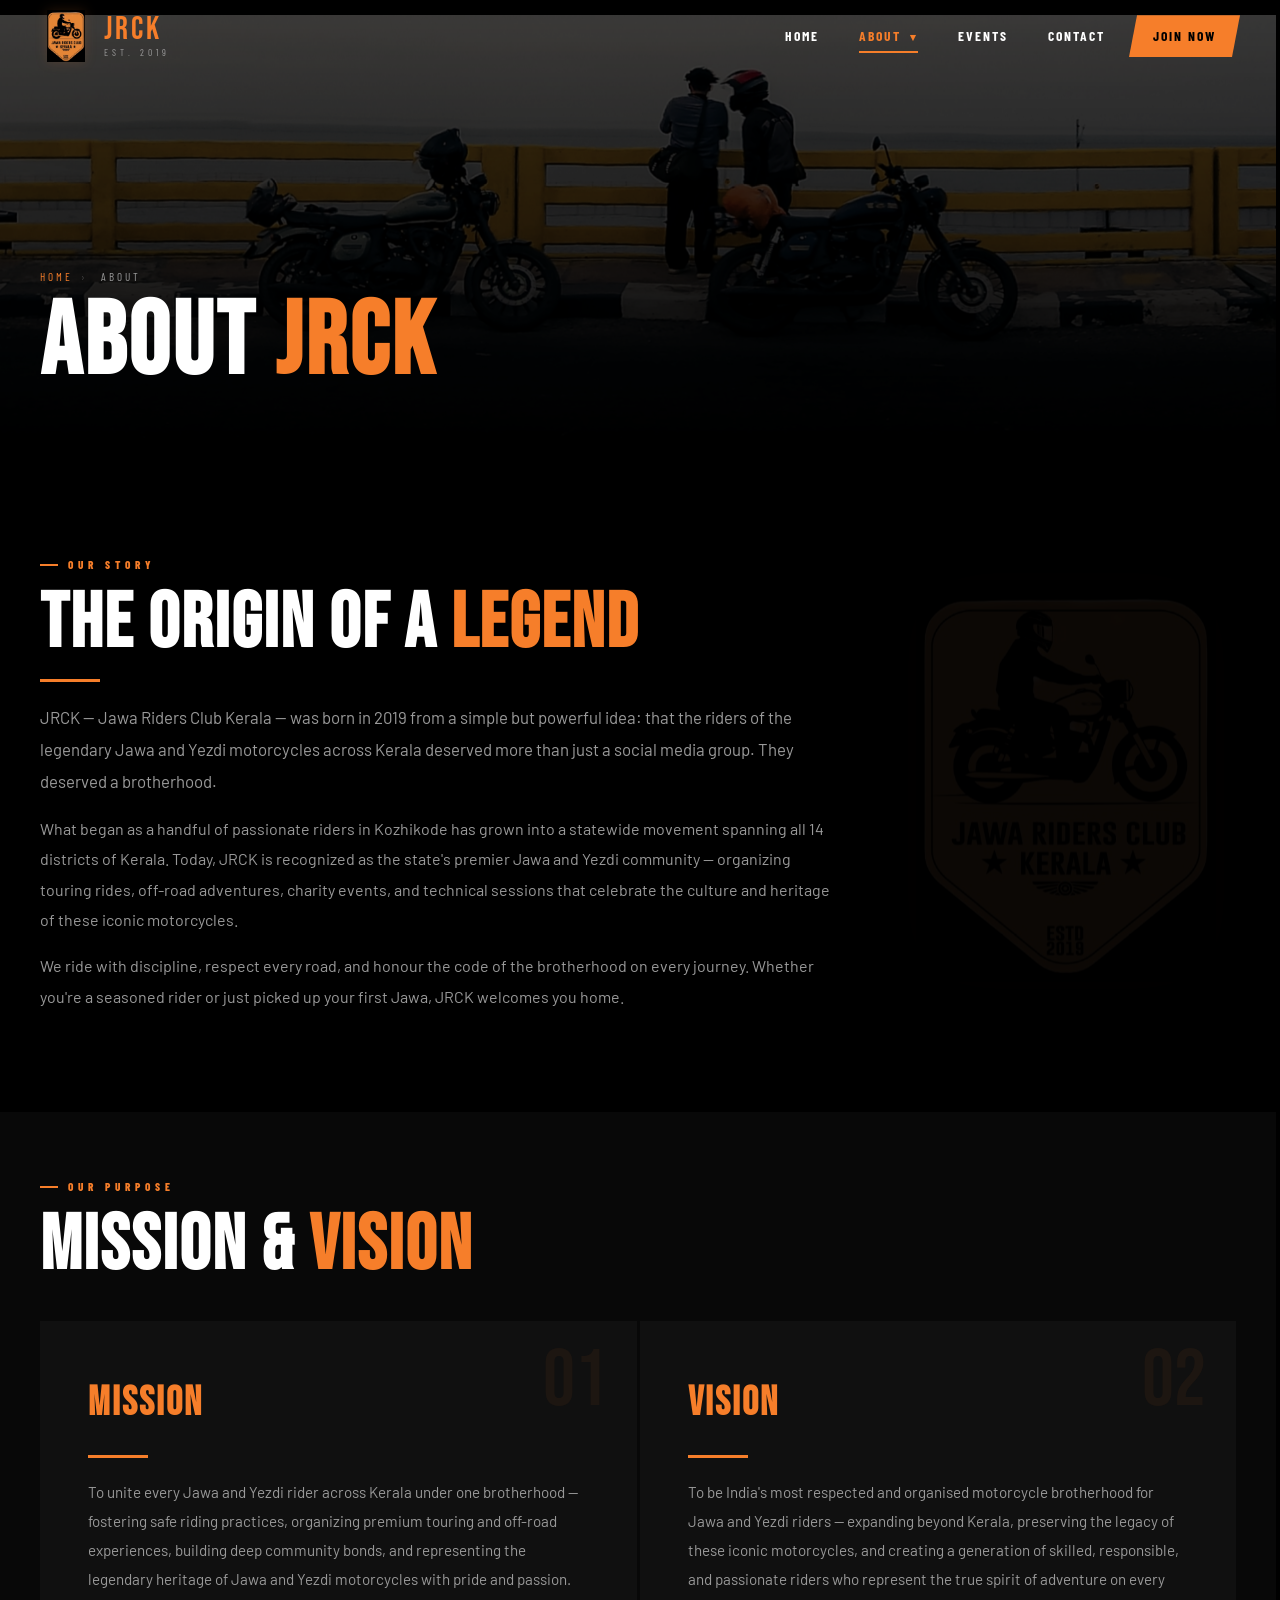
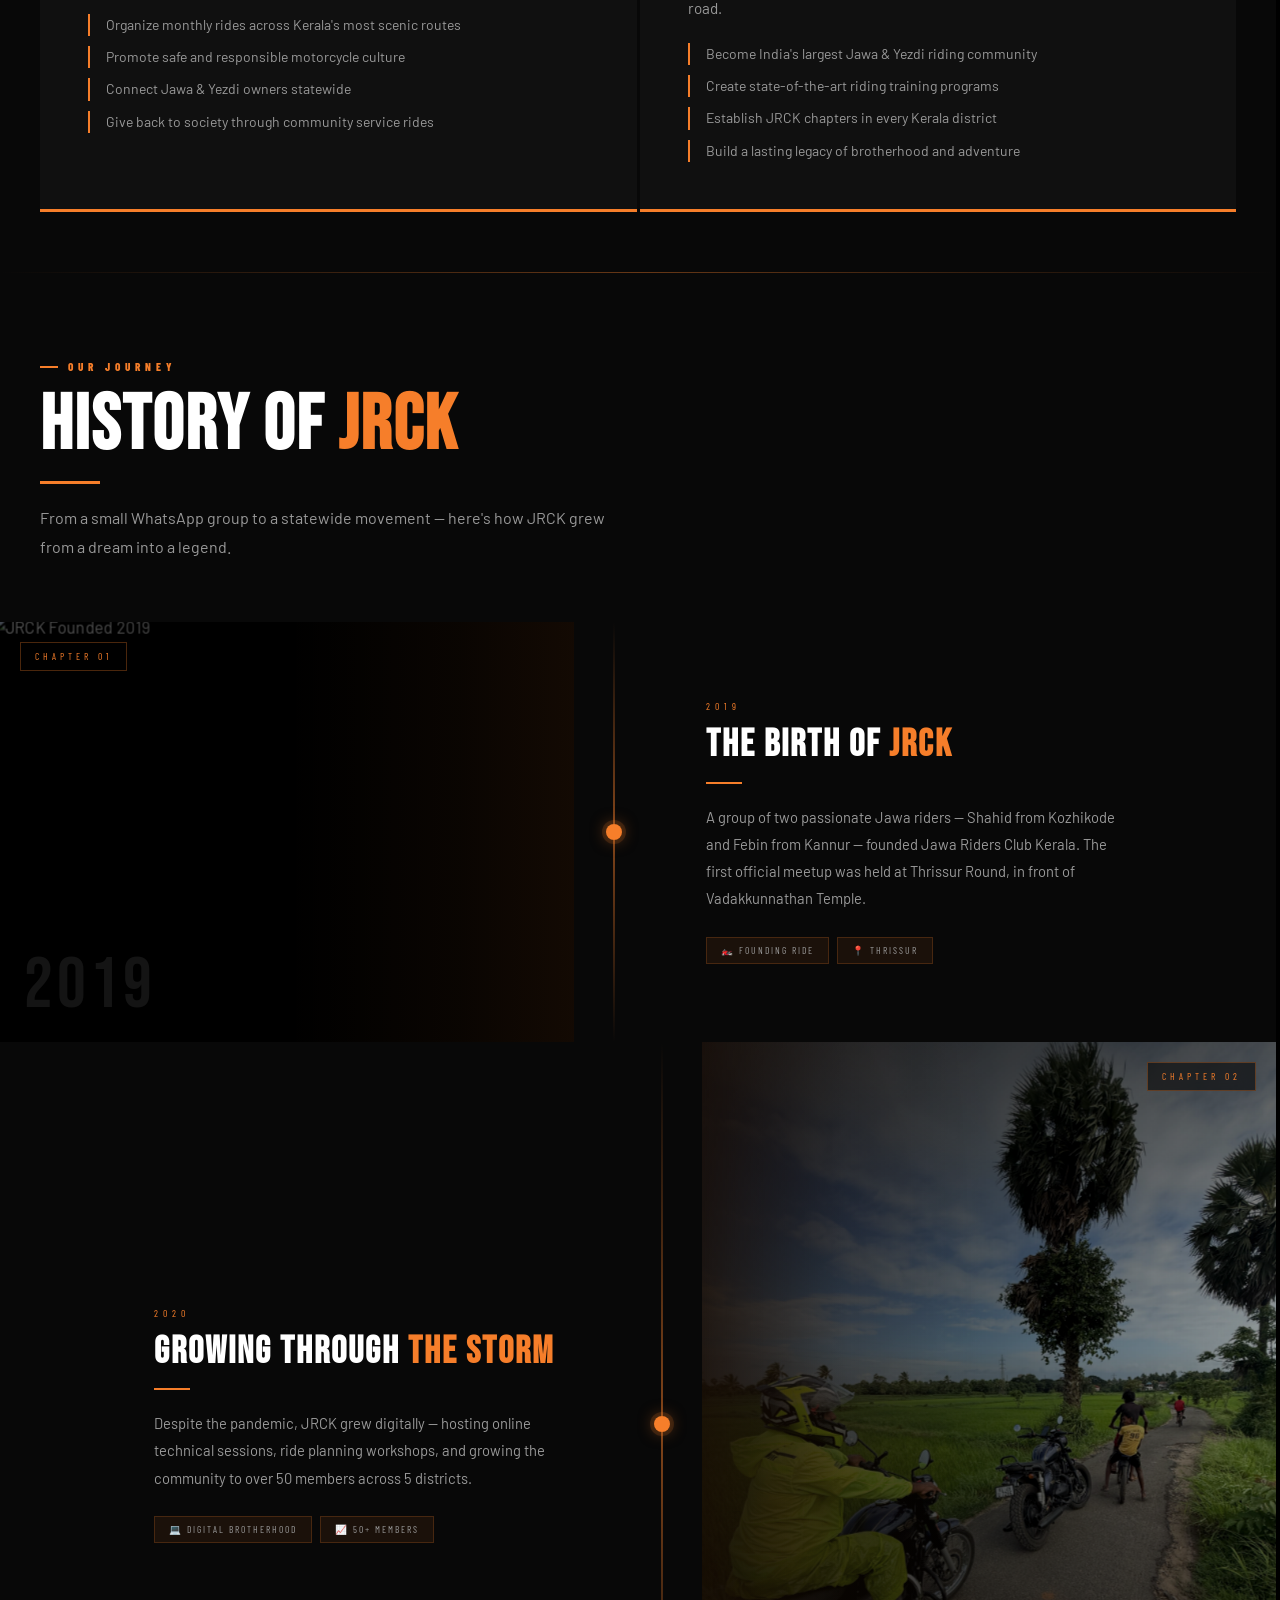
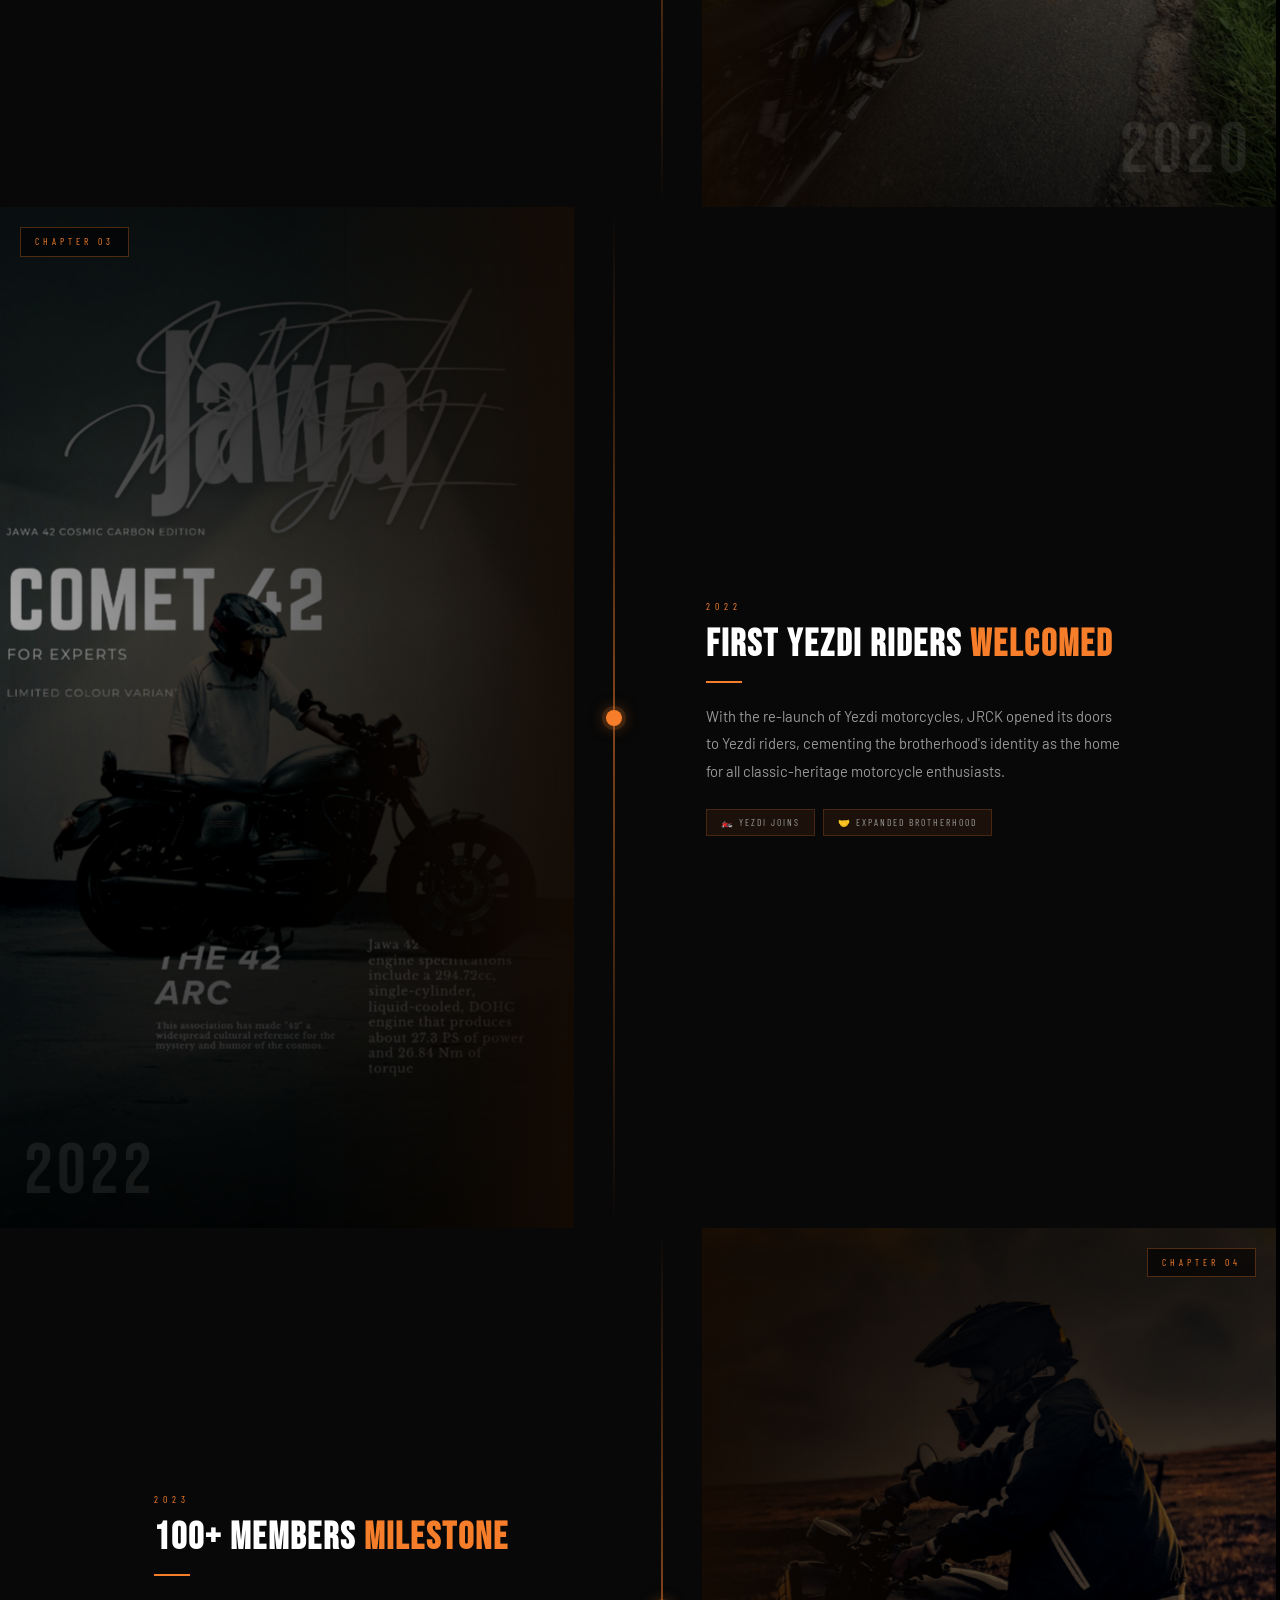
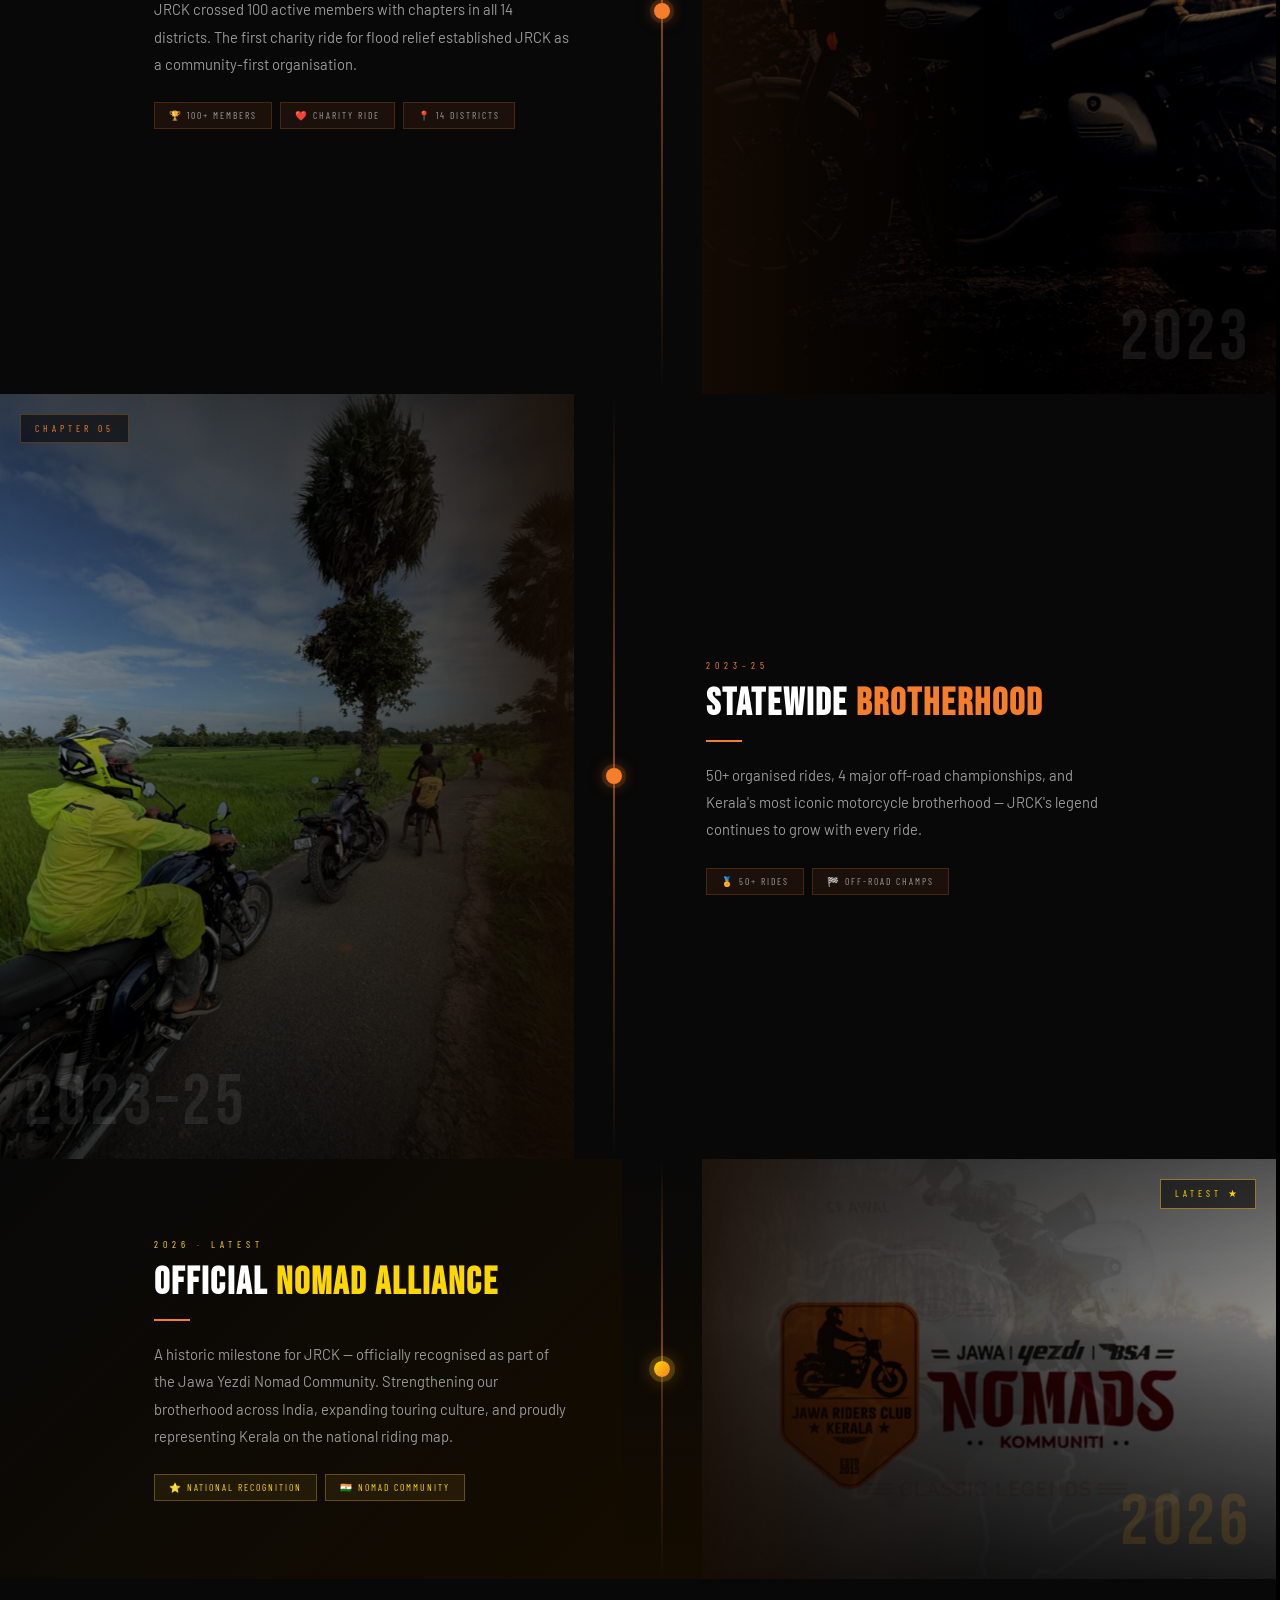
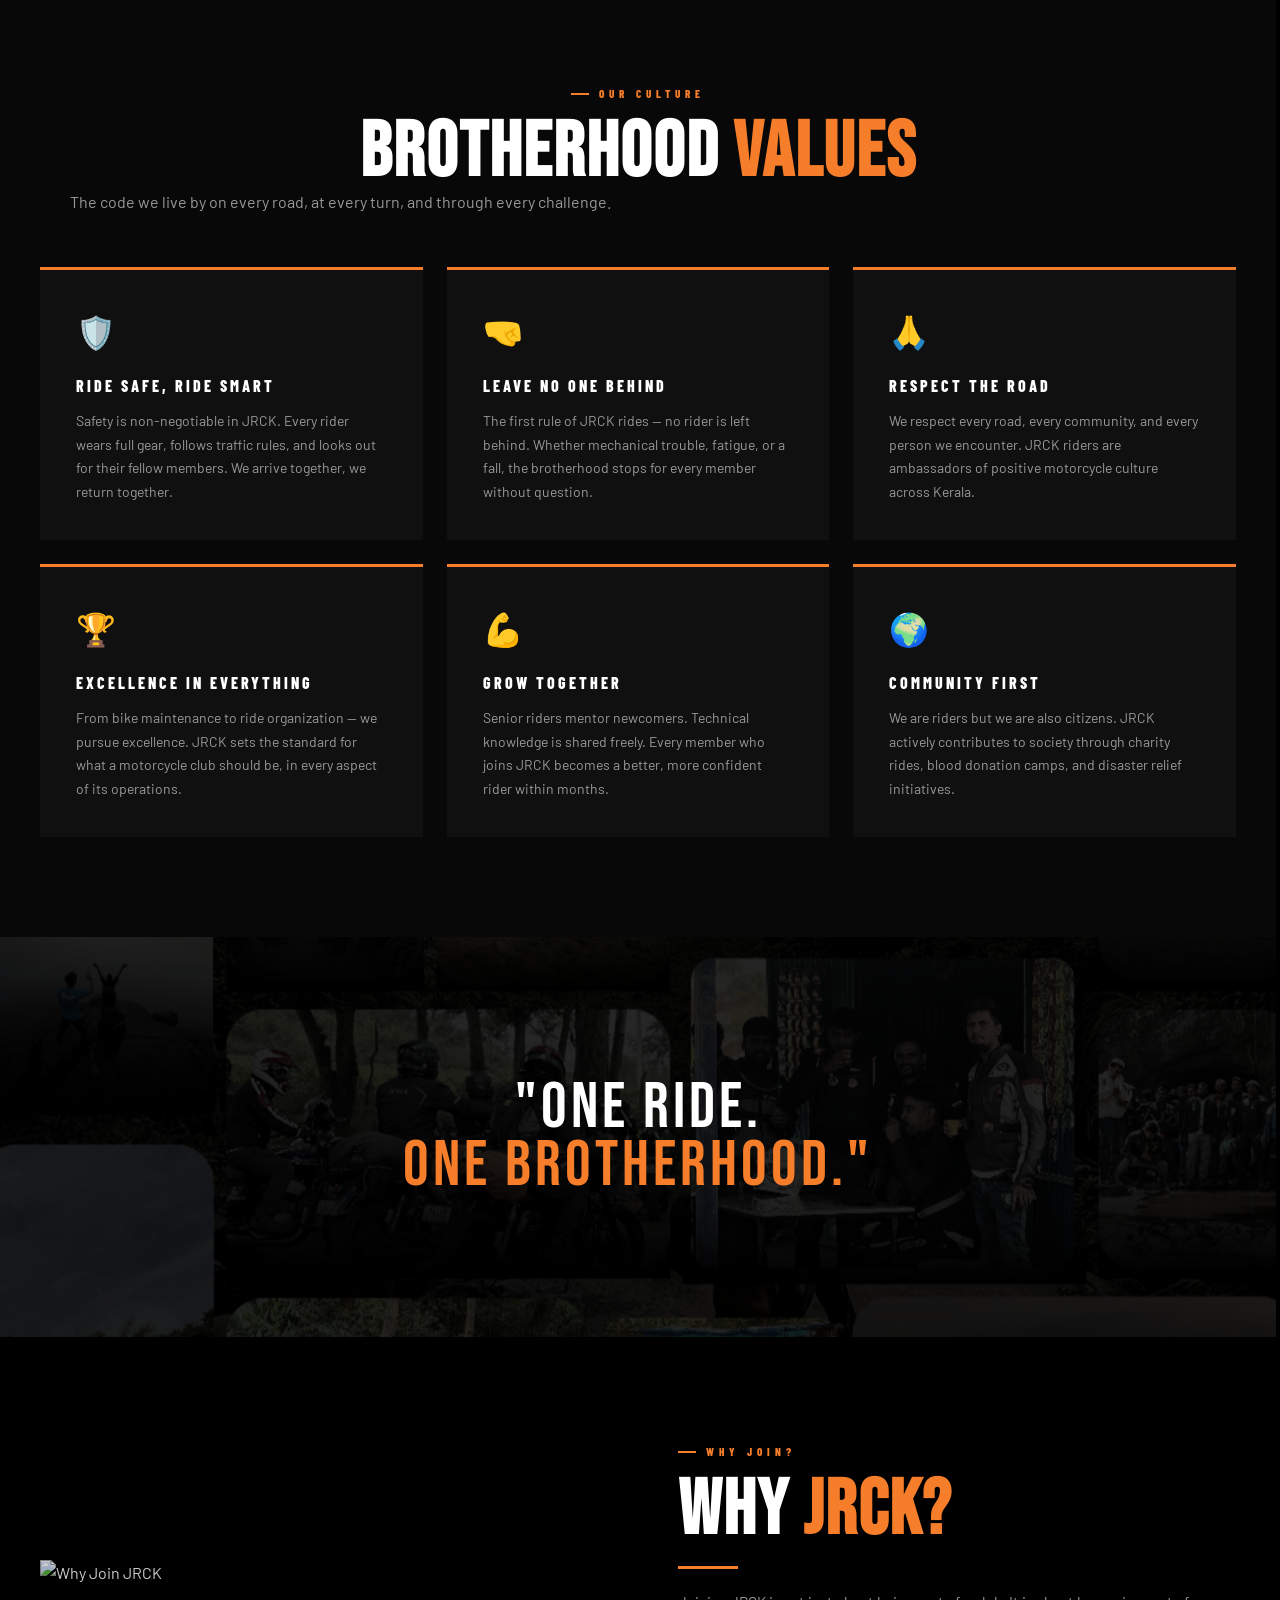
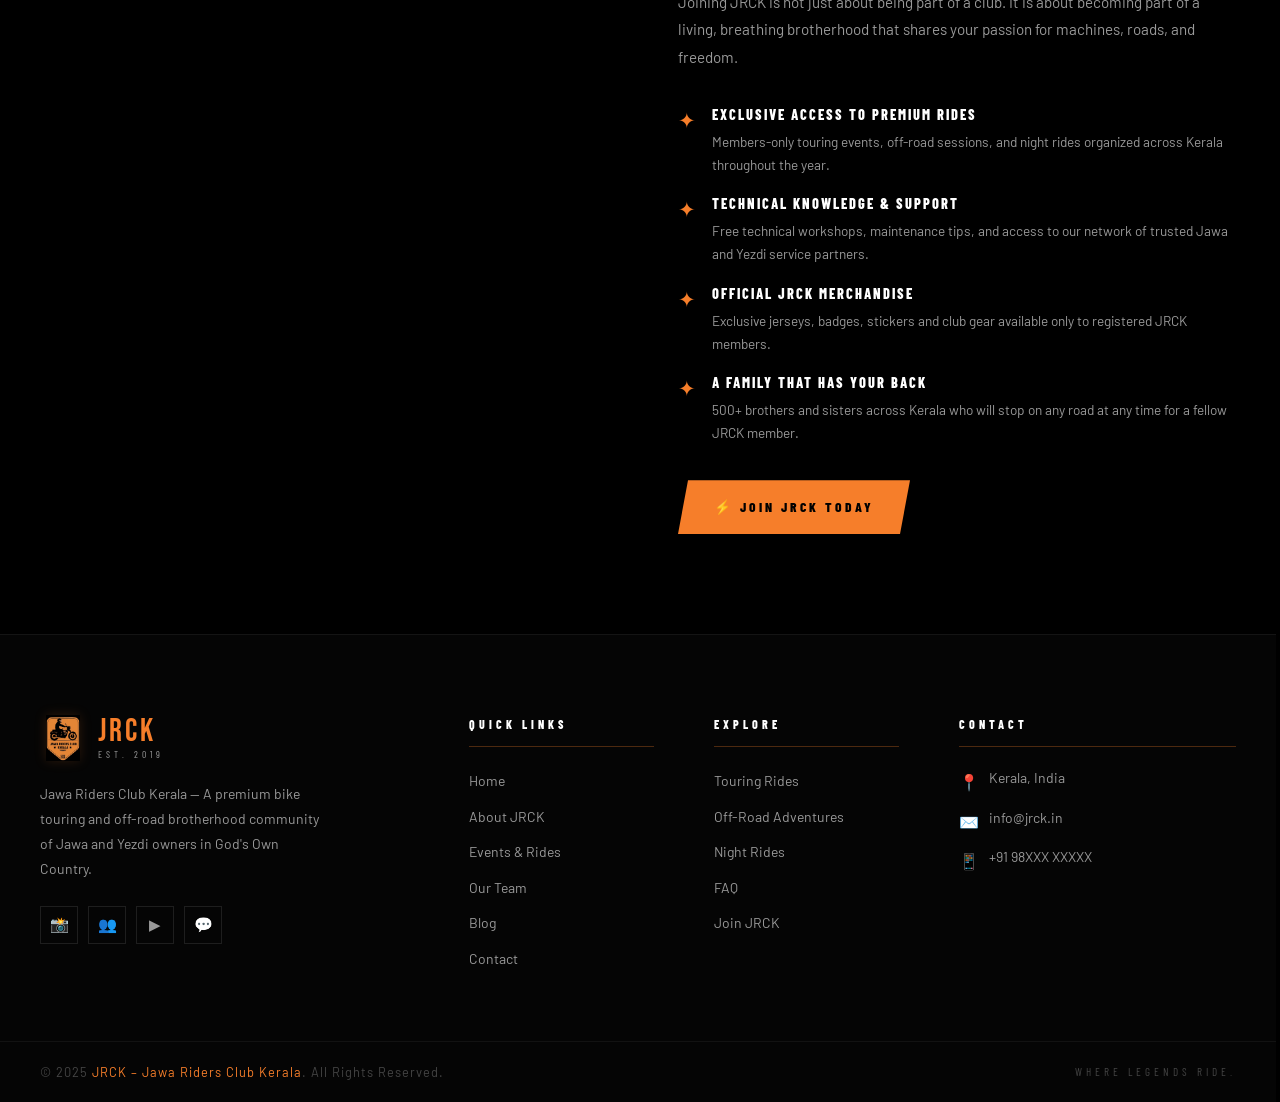
==== jrck-website/about.html @ 25e3f22e "Update about.html" ====
<!DOCTYPE html>
<html lang="en">
<head>
<meta charset="UTF-8">
<meta name="viewport" content="width=device-width, initial-scale=1.0">
<title>About JRCK – Jawa Riders Club Kerala</title>
<meta name="description" content="Learn about JRCK – the history, mission, vision, and brotherhood culture of Kerala's premier Jawa and Yezdi motorcycle club, established 2019.">
<link rel="icon" type="image/svg+xml" href="assets/images/logo.png">
<link rel="stylesheet" href="assets/css/style.css">
<link href="https://fonts.googleapis.com/css2?family=Bebas+Neue&family=Barlow+Condensed:wght@300;400;600;700;800;900&family=Barlow:wght@300;400;500;600&display=swap" rel="stylesheet">
</head>
<body>

<!-- HEADER -->
<header id="header">
  <a href="index.html" class="nav-logo">
    <img src="assets/images/logo.png" alt="JRCK Logo" class="logo-svg" style="object-fit:contain;">
    <div><span class="nav-logo-text">JRCK</span><span class="nav-logo-sub">Est. 2019</span></div>
  </a>
  <nav>
    <ul class="nav-links">
      <li><a href="index.html">Home</a></li>
      <li class="dropdown">
        <a href="about.html" class="active">About <span class="dropdown-arrow">▾</span></a>
        <ul class="dropdown-menu">
          <li><a href="about.html">About JRCK</a></li>
          <li><a href="events.html">Events & Rides</a></li>
          <li><a href="team.html">Our Team</a></li>
          <li><a href="faq.html">FAQ</a></li>
        </ul>
      </li>
      <li><a href="events.html">Events</a></li>
      <!-- <li><a href="blog.html">Blog</a></li> -->
      <li><a href="contact.html">Contact</a></li>
      <li><a href="contact.html#membership" class="nav-cta">Join Now</a></li>
    </ul>
  </nav>
  <button class="hamburger" aria-label="Menu"><span></span><span></span><span></span></button>
</header>
<nav class="nav-mobile">
  <a href="index.html">Home</a>
  <a href="about.html">About JRCK</a>
  <a href="events.html" class="mobile-sub">↳ Events & Rides</a>
  <a href="team.html" class="mobile-sub">↳ Our Team</a>
  <a href="faq.html" class="mobile-sub">↳ FAQ</a>
  <a href="blog.html">Blog</a>
  <a href="contact.html">Contact</a>
  <a href="contact.html#membership" style="color:var(--orange);font-weight:800;">⚡ Join the Brotherhood</a>
</nav>

<!-- PAGE HERO -->
<section class="page-hero">
  <div class="page-hero-bg" style="background-image: url('assets/images/banner-4.jpeg');"></div>
  <div class="page-hero-overlay"></div>
  <div class="container page-hero-content">
    <p class="page-breadcrumb"><a href="index.html">Home</a><span>›</span> About</p>
    <h1 class="page-title">About <span>JRCK</span></h1>
  </div>
</section>

<!-- INTRODUCTION -->
<section class="section-pad about-story-section" style="background: var(--black); position:relative; overflow:hidden;">
  <!-- Real JRCK logo as background watermark — replaces old SVG -->
  <img
    src="assets/images/logo.png"
    alt=""
    aria-hidden="true"
    class="story-logo-watermark"
  >
  <div class="container">
    <div style="max-width:800px;">
      <span class="label-tag anim-fade">Our Story</span>
      <h2 class="section-title anim-fade anim-delay-1">The Origin of a <span>Legend</span></h2>
      <div class="divider-orange anim-fade anim-delay-2"></div>
      <p class="anim-fade anim-delay-2" style="font-size:1.05rem;color:var(--gray);line-height:1.9;margin-top:16px;">
        JRCK — Jawa Riders Club Kerala — was born in 2019 from a simple but powerful idea: that the riders of the legendary Jawa and Yezdi motorcycles across Kerala deserved more than just a social media group. They deserved a brotherhood.
      </p>
      <p class="anim-fade anim-delay-3" style="font-size:1rem;color:var(--gray);line-height:1.9;margin-top:16px;">
        What began as a handful of passionate riders in Kozhikode has grown into a statewide movement spanning all 14 districts of Kerala. Today, JRCK is recognized as the state's premier Jawa and Yezdi community — organizing touring rides, off-road adventures, charity events, and technical sessions that celebrate the culture and heritage of these iconic motorcycles.
      </p>
      <p class="anim-fade anim-delay-3" style="font-size:1rem;color:var(--gray);line-height:1.9;margin-top:16px;">
        We ride with discipline, respect every road, and honour the code of the brotherhood on every journey. Whether you're a seasoned rider or just picked up your first Jawa, JRCK welcomes you home.
      </p>
    </div>
  </div>
</section>

<!-- MISSION & VISION -->
<section class="section-pad-sm" style="background: var(--dark);">
  <div class="container">
    <span class="label-tag anim-fade">Our Purpose</span>
    <h2 class="section-title anim-fade anim-delay-1" style="margin-bottom:40px;">Mission &amp; <span>Vision</span></h2>
    <div class="mission-vision">
      <div class="mv-block anim-left">
        <span class="mv-num">01</span>
        <h3 class="mv-title">Mission</h3>
        <div class="divider-orange"></div>
        <p class="mv-text">To unite every Jawa and Yezdi rider across Kerala under one brotherhood — fostering safe riding practices, organizing premium touring and off-road experiences, building deep community bonds, and representing the legendary heritage of Jawa and Yezdi motorcycles with pride and passion.</p>
        <ul style="margin-top:20px; list-style:none;">
          <li style="font-size:0.875rem;color:var(--gray);margin-bottom:10px;padding-left:16px;border-left:2px solid var(--orange);">Organize monthly rides across Kerala's most scenic routes</li>
          <li style="font-size:0.875rem;color:var(--gray);margin-bottom:10px;padding-left:16px;border-left:2px solid var(--orange);">Promote safe and responsible motorcycle culture</li>
          <li style="font-size:0.875rem;color:var(--gray);margin-bottom:10px;padding-left:16px;border-left:2px solid var(--orange);">Connect Jawa & Yezdi owners statewide</li>
          <li style="font-size:0.875rem;color:var(--gray);padding-left:16px;border-left:2px solid var(--orange);">Give back to society through community service rides</li>
        </ul>
      </div>
      <div class="mv-block anim-right">
        <span class="mv-num">02</span>
        <h3 class="mv-title">Vision</h3>
        <div class="divider-orange"></div>
        <p class="mv-text">To be India's most respected and organised motorcycle brotherhood for Jawa and Yezdi riders — expanding beyond Kerala, preserving the legacy of these iconic motorcycles, and creating a generation of skilled, responsible, and passionate riders who represent the true spirit of adventure on every road.</p>
        <ul style="margin-top:20px; list-style:none;">
          <li style="font-size:0.875rem;color:var(--gray);margin-bottom:10px;padding-left:16px;border-left:2px solid var(--orange);">Become India's largest Jawa & Yezdi riding community</li>
          <li style="font-size:0.875rem;color:var(--gray);margin-bottom:10px;padding-left:16px;border-left:2px solid var(--orange);">Create state-of-the-art riding training programs</li>
          <li style="font-size:0.875rem;color:var(--gray);margin-bottom:10px;padding-left:16px;border-left:2px solid var(--orange);">Establish JRCK chapters in every Kerala district</li>
          <li style="font-size:0.875rem;color:var(--gray);padding-left:16px;border-left:2px solid var(--orange);">Build a lasting legacy of brotherhood and adventure</li>
        </ul>
      </div>
    </div>
  </div>
</section>

<!-- HISTORY TIMELINE -->
<section class="ht-section">

  <!-- ── Section header ── -->
  <div class="ht-header">
    <div class="container">
      <span class="label-tag anim-fade">Our Journey</span>
      <h2 class="section-title anim-fade anim-delay-1">History of <span>JRCK</span></h2>
      <div class="divider-orange anim-fade anim-delay-2"></div>
      <p class="ht-intro anim-fade anim-delay-2">From a small WhatsApp group to a statewide movement — here's how JRCK grew from a dream into a legend.</p>
    </div>
  </div>

  <!-- ── Alternating timeline entries ── -->
  <div class="ht-entries">

    <!-- 2019 — image LEFT -->
    <div class="ht-entry ht-entry--img-left anim-fade">
      <div class="ht-img-panel">
        <img src="assets/images/jrck_banner_2.png" alt="JRCK Founded 2019" loading="lazy">
        <div class="ht-img-overlay"></div>
        <div class="ht-img-blend"></div>
        <div class="ht-year-stamp">2019</div>
        <div class="ht-img-badge">Chapter 01</div>
      </div>
      <div class="ht-spine">
        <div class="ht-spine-line ht-spine-line--top"></div>
        <div class="ht-spine-dot"></div>
        <div class="ht-spine-line ht-spine-line--bottom"></div>
      </div>
      <div class="ht-text-panel">
        <div class="ht-text-inner">
          <p class="ht-year-tag">2019</p>
          <h3 class="ht-title">The Birth of <span>JRCK</span></h3>
          <div class="ht-divider"></div>
          <p class="ht-text">A group of two passionate Jawa riders — Shahid from Kozhikode and Febin from Kannur — founded Jawa Riders Club Kerala. The first official meetup was held at Thrissur Round, in front of Vadakkunnathan Temple.</p>
          <div class="ht-tag-row">
            <span class="ht-tag">🏍️ Founding Ride</span>
            <span class="ht-tag">📍 Thrissur</span>
          </div>
        </div>
      </div>
    </div>

    <!-- 2020 — image RIGHT -->
    <div class="ht-entry ht-entry--img-right anim-fade">
      <div class="ht-text-panel">
        <div class="ht-text-inner">
          <p class="ht-year-tag">2020</p>
          <h3 class="ht-title">Growing Through <span>the Storm</span></h3>
          <div class="ht-divider"></div>
          <p class="ht-text">Despite the pandemic, JRCK grew digitally — hosting online technical sessions, ride planning workshops, and growing the community to over 50 members across 5 districts.</p>
          <div class="ht-tag-row">
            <span class="ht-tag">💻 Digital Brotherhood</span>
            <span class="ht-tag">📈 50+ Members</span>
          </div>
        </div>
      </div>
      <div class="ht-spine">
        <div class="ht-spine-line ht-spine-line--top"></div>
        <div class="ht-spine-dot"></div>
        <div class="ht-spine-line ht-spine-line--bottom"></div>
      </div>
      <div class="ht-img-panel">
        <img src="assets/images/group-2.jpeg" alt="JRCK Community 2020" loading="lazy">
        <div class="ht-img-overlay ht-img-overlay--right"></div>
        <div class="ht-img-blend ht-img-blend--right"></div>
        <div class="ht-year-stamp">2020</div>
        <div class="ht-img-badge">Chapter 02</div>
      </div>
    </div>

    <!-- 2022 — image LEFT -->
    <div class="ht-entry ht-entry--img-left anim-fade">
      <div class="ht-img-panel">
        <img src="assets/images/comet42.png" alt="Yezdi Members 2022" loading="lazy">
        <div class="ht-img-overlay"></div>
        <div class="ht-img-blend"></div>
        <div class="ht-year-stamp">2022</div>
        <div class="ht-img-badge">Chapter 03</div>
      </div>
      <div class="ht-spine">
        <div class="ht-spine-line ht-spine-line--top"></div>
        <div class="ht-spine-dot"></div>
        <div class="ht-spine-line ht-spine-line--bottom"></div>
      </div>
      <div class="ht-text-panel">
        <div class="ht-text-inner">
          <p class="ht-year-tag">2022</p>
          <h3 class="ht-title">First Yezdi Riders <span>Welcomed</span></h3>
          <div class="ht-divider"></div>
          <p class="ht-text">With the re-launch of Yezdi motorcycles, JRCK opened its doors to Yezdi riders, cementing the brotherhood's identity as the home for all classic-heritage motorcycle enthusiasts.</p>
          <div class="ht-tag-row">
            <span class="ht-tag">🏍️ Yezdi Joins</span>
            <span class="ht-tag">🤝 Expanded Brotherhood</span>
          </div>
        </div>
      </div>
    </div>

    <!-- 2023 — image RIGHT -->
    <div class="ht-entry ht-entry--img-right anim-fade">
      <div class="ht-text-panel">
        <div class="ht-text-inner">
          <p class="ht-year-tag">2023</p>
          <h3 class="ht-title">100+ Members <span>Milestone</span></h3>
          <div class="ht-divider"></div>
          <p class="ht-text">JRCK crossed 100 active members with chapters in all 14 districts. The first charity ride for flood relief established JRCK as a community-first organisation.</p>
          <div class="ht-tag-row">
            <span class="ht-tag">🏆 100+ Members</span>
            <span class="ht-tag">❤️ Charity Ride</span>
            <span class="ht-tag">📍 14 Districts</span>
          </div>
        </div>
      </div>
      <div class="ht-spine">
        <div class="ht-spine-line ht-spine-line--top"></div>
        <div class="ht-spine-dot"></div>
        <div class="ht-spine-line ht-spine-line--bottom"></div>
      </div>
      <div class="ht-img-panel">
        <img src="assets/images/chickmangalurtrails.jpg" alt="JRCK 100 Members 2023" loading="lazy">
        <div class="ht-img-overlay ht-img-overlay--right"></div>
        <div class="ht-img-blend ht-img-blend--right"></div>
        <div class="ht-year-stamp">2023</div>
        <div class="ht-img-badge">Chapter 04</div>
      </div>
    </div>

    <!-- 2023–25 — image LEFT -->
    <div class="ht-entry ht-entry--img-left anim-fade">
      <div class="ht-img-panel">
        <img src="assets/images/group-2.jpeg" alt="JRCK Statewide 2023-25" loading="lazy" style="object-position: center 70%;">
        <div class="ht-img-overlay"></div>
        <div class="ht-img-blend"></div>
        <div class="ht-year-stamp">2023–25</div>
        <div class="ht-img-badge">Chapter 05</div>
      </div>
      <div class="ht-spine">
        <div class="ht-spine-line ht-spine-line--top"></div>
        <div class="ht-spine-dot"></div>
        <div class="ht-spine-line ht-spine-line--bottom"></div>
      </div>
      <div class="ht-text-panel">
        <div class="ht-text-inner">
          <p class="ht-year-tag">2023–25</p>
          <h3 class="ht-title">Statewide <span>Brotherhood</span></h3>
          <div class="ht-divider"></div>
          <p class="ht-text">50+ organised rides, 4 major off-road championships, and Kerala's most iconic motorcycle brotherhood — JRCK's legend continues to grow with every ride.</p>
          <div class="ht-tag-row">
            <span class="ht-tag">🏅 50+ Rides</span>
            <span class="ht-tag">🏁 Off-Road Champs</span>
          </div>
        </div>
      </div>
    </div>

    <!-- 2026 — image RIGHT — special golden entry -->
    <div class="ht-entry ht-entry--img-right ht-entry--latest anim-fade">
      <div class="ht-text-panel">
        <div class="ht-text-inner">
          <p class="ht-year-tag ht-year-tag--gold">2026 · Latest</p>
          <h3 class="ht-title">Official <span>Nomad Alliance</span></h3>
          <div class="ht-divider"></div>
          <p class="ht-text">A historic milestone for JRCK — officially recognised as part of the Jawa Yezdi Nomad Community. Strengthening our brotherhood across India, expanding touring culture, and proudly representing Kerala on the national riding map.</p>
          <div class="ht-tag-row">
            <span class="ht-tag ht-tag--gold">⭐ National Recognition</span>
            <span class="ht-tag ht-tag--gold">🇮🇳 Nomad Community</span>
          </div>
        </div>
      </div>
      <div class="ht-spine">
        <div class="ht-spine-line ht-spine-line--top"></div>
        <div class="ht-spine-dot ht-spine-dot--gold"></div>
        <div class="ht-spine-line ht-spine-line--bottom ht-spine-line--fade"></div>
      </div>
      <div class="ht-img-panel">
        <img src="assets/images/komad.png" alt="JRCK Nomad 2026" loading="lazy">
        <div class="ht-img-overlay ht-img-overlay--right"></div>
        <div class="ht-img-blend ht-img-blend--right"></div>
        <div class="ht-year-stamp ht-year-stamp--gold">2026</div>
        <div class="ht-img-badge ht-img-badge--gold">Latest ★</div>
      </div>
    </div>

  </div><!-- /.ht-entries -->

</section>

<!-- BROTHERHOOD CULTURE -->
<section class="brotherhood-section section-pad" style="background:var(--dark);">
  <div class="container">
    <span class="label-tag anim-fade">Our Culture</span>
    <h2 class="section-title anim-fade anim-delay-1">Brotherhood <span>Values</span></h2>
    <p class="section-subtitle anim-fade anim-delay-2" style="margin: 0 auto 0 0;">The code we live by on every road, at every turn, and through every challenge.</p>
    <div class="brotherhood-grid">
      <div class="brotherhood-card anim-fade">
        <div class="brotherhood-icon">🛡️</div>
        <h3 class="brotherhood-title">Ride Safe, Ride Smart</h3>
        <p class="brotherhood-text">Safety is non-negotiable in JRCK. Every rider wears full gear, follows traffic rules, and looks out for their fellow members. We arrive together, we return together.</p>
      </div>
      <div class="brotherhood-card anim-fade anim-delay-1">
        <div class="brotherhood-icon">🤜</div>
        <h3 class="brotherhood-title">Leave No One Behind</h3>
        <p class="brotherhood-text">The first rule of JRCK rides — no rider is left behind. Whether mechanical trouble, fatigue, or a fall, the brotherhood stops for every member without question.</p>
      </div>
      <div class="brotherhood-card anim-fade anim-delay-2">
        <div class="brotherhood-icon">🙏</div>
        <h3 class="brotherhood-title">Respect the Road</h3>
        <p class="brotherhood-text">We respect every road, every community, and every person we encounter. JRCK riders are ambassadors of positive motorcycle culture across Kerala.</p>
      </div>
      <div class="brotherhood-card anim-fade">
        <div class="brotherhood-icon">🏆</div>
        <h3 class="brotherhood-title">Excellence in Everything</h3>
        <p class="brotherhood-text">From bike maintenance to ride organization — we pursue excellence. JRCK sets the standard for what a motorcycle club should be, in every aspect of its operations.</p>
      </div>
      <div class="brotherhood-card anim-fade anim-delay-1">
        <div class="brotherhood-icon">💪</div>
        <h3 class="brotherhood-title">Grow Together</h3>
        <p class="brotherhood-text">Senior riders mentor newcomers. Technical knowledge is shared freely. Every member who joins JRCK becomes a better, more confident rider within months.</p>
      </div>
      <div class="brotherhood-card anim-fade anim-delay-2">
        <div class="brotherhood-icon">🌍</div>
        <h3 class="brotherhood-title">Community First</h3>
        <p class="brotherhood-text">We are riders but we are also citizens. JRCK actively contributes to society through charity rides, blood donation camps, and disaster relief initiatives.</p>
      </div>
    </div>
  </div>
</section>

<!-- GROUP RIDE IMAGE BANNER -->
<div class="parallax-banner">
  <div class="parallax-banner-bg"  style="background-image: url('assets/images/jrck_banner_3.png');"></div>
  <div class="parallax-banner-overlay"></div>
  <div class="parallax-banner-content">
    <p class="parallax-quote">"One Ride.<br><span>One Brotherhood."</span></p>
  </div>
</div>

<!-- WHY JOIN -->
<section class="section-pad" style="background:var(--black);">
  <div class="container">
    <div class="grid-style-remove">
      <div class="anim-left">
        <img  src="assets/images/jrck_banner_2.png" alt="Why Join JRCK" loading="lazy" style="width:100%;height:450px;object-fit:cover;filter:brightness(0.8);">
      </div>
      <div class="anim-right">
        <span class="label-tag">Why Join?</span>
        <h2 class="section-title">Why <span>JRCK?</span></h2>
        <div class="divider-orange"></div>
        <p style="font-size:0.95rem;color:var(--gray);line-height:1.8;margin-top:16px;margin-bottom:32px;">Joining JRCK is not just about being part of a club. It is about becoming part of a living, breathing brotherhood that shares your passion for machines, roads, and freedom.</p>
        <div style="display:flex;flex-direction:column;gap:16px;">
          <div style="display:flex;gap:16px;align-items:flex-start;">
            <span style="color:var(--orange);font-size:1.3rem;flex-shrink:0;">✦</span>
            <div>
              <h4 style="font-family:var(--font-heading);font-size:0.9rem;font-weight:800;letter-spacing:2px;text-transform:uppercase;color:var(--white);margin-bottom:4px;">Exclusive Access to Premium Rides</h4>
              <p style="font-size:0.85rem;color:var(--gray);line-height:1.7;">Members-only touring events, off-road sessions, and night rides organized across Kerala throughout the year.</p>
            </div>
          </div>
          <div style="display:flex;gap:16px;align-items:flex-start;">
            <span style="color:var(--orange);font-size:1.3rem;flex-shrink:0;">✦</span>
            <div>
              <h4 style="font-family:var(--font-heading);font-size:0.9rem;font-weight:800;letter-spacing:2px;text-transform:uppercase;color:var(--white);margin-bottom:4px;">Technical Knowledge & Support</h4>
              <p style="font-size:0.85rem;color:var(--gray);line-height:1.7;">Free technical workshops, maintenance tips, and access to our network of trusted Jawa and Yezdi service partners.</p>
            </div>
          </div>
          <div style="display:flex;gap:16px;align-items:flex-start;">
            <span style="color:var(--orange);font-size:1.3rem;flex-shrink:0;">✦</span>
            <div>
              <h4 style="font-family:var(--font-heading);font-size:0.9rem;font-weight:800;letter-spacing:2px;text-transform:uppercase;color:var(--white);margin-bottom:4px;">Official JRCK Merchandise</h4>
              <p style="font-size:0.85rem;color:var(--gray);line-height:1.7;">Exclusive jerseys, badges, stickers and club gear available only to registered JRCK members.</p>
            </div>
          </div>
          <div style="display:flex;gap:16px;align-items:flex-start;">
            <span style="color:var(--orange);font-size:1.3rem;flex-shrink:0;">✦</span>
            <div>
              <h4 style="font-family:var(--font-heading);font-size:0.9rem;font-weight:800;letter-spacing:2px;text-transform:uppercase;color:var(--white);margin-bottom:4px;">A Family That Has Your Back</h4>
              <p style="font-size:0.85rem;color:var(--gray);line-height:1.7;">500+ brothers and sisters across Kerala who will stop on any road at any time for a fellow JRCK member.</p>
            </div>
          </div>
        </div>
        <a href="contact.html#membership" class="btn btn-primary" style="margin-top:36px;">⚡ Join JRCK Today</a>
      </div>
    </div>
  </div>
</section>

<!-- FOOTER -->
<footer>
  <div class="footer-top">
    <div class="container">
      <div class="footer-grid">
        <div class="footer-brand">
          <a href="index.html" class="nav-logo">
            <img src="assets/images/logo.png" alt="JRCK Logo" class="logo-svg" style="object-fit:contain;">
            <div><span class="nav-logo-text">JRCK</span><span class="nav-logo-sub">Est. 2019</span></div>
          </a>
          <p class="footer-desc">Jawa Riders Club Kerala — A premium bike touring and off-road brotherhood community of Jawa and Yezdi owners in God's Own Country.</p>
          <div class="footer-social">
            <a href="https://instagram.com" target="_blank" rel="noopener" class="social-btn">📸</a>
            <a href="https://facebook.com" target="_blank" rel="noopener" class="social-btn">👥</a>
            <a href="https://youtube.com" target="_blank" rel="noopener" class="social-btn">▶</a>
            <a href="https://wa.me" target="_blank" rel="noopener" class="social-btn">💬</a>
          </div>
        </div>
        <div>
          <h4 class="footer-heading">Quick Links</h4>
          <ul class="footer-links">
            <li><a href="index.html">Home</a></li>
            <li><a href="about.html">About JRCK</a></li>
            <li><a href="events.html">Events & Rides</a></li>
            <li><a href="team.html">Our Team</a></li>
            <li><a href="blog.html">Blog</a></li>
            <li><a href="contact.html">Contact</a></li>
          </ul>
        </div>
        <div>
          <h4 class="footer-heading">Explore</h4>
          <ul class="footer-links">
            <li><a href="events.html">Touring Rides</a></li>
            <li><a href="events.html">Off-Road Adventures</a></li>
            <li><a href="events.html">Night Rides</a></li>
            <li><a href="faq.html">FAQ</a></li>
            <li><a href="contact.html#membership">Join JRCK</a></li>
          </ul>
        </div>
        <div>
          <h4 class="footer-heading">Contact</h4>
          <div class="footer-contact-item"><span class="icon">📍</span><span>Kerala, India</span></div>
          <div class="footer-contact-item"><span class="icon">✉️</span><span>info@jrck.in</span></div>
          <div class="footer-contact-item"><span class="icon">📱</span><span>+91 98XXX XXXXX</span></div>
        </div>
      </div>
    </div>
  </div>
  <div class="footer-bottom">
    <div class="container">
      <div class="footer-bottom-inner">
        <p class="footer-copy">© 2025 <span>JRCK – Jawa Riders Club Kerala</span>. All Rights Reserved.</p>
        <p class="footer-tagline">Where Legends Ride.</p>
      </div>
    </div>
  </div>
</footer>

<script src="assets/js/script.js"></script>
</body>
</html>
---- jrck-website/assets/css/style.css ----
/* ============================================================
   JRCK – Jawa Riders Club Kerala | Main Stylesheet
   Design: Cinematic Dark Brutalism + Premium Moto Culture
   ============================================================ */

@import url('https://fonts.googleapis.com/css2?family=Bebas+Neue&family=Barlow+Condensed:wght@300;400;600;700;800;900&family=Barlow:wght@300;400;500;600&display=swap');

/* ---- CSS VARIABLES ---- */
:root {
  --orange:        #F67E2A;
  --orange-dark:   #c95e10;
  --orange-light:  #ff9a4d;
  --orange-glow:   rgba(246,126,42,0.3);
  --black:         #000000;
  --dark:          #080808;
  --dark2:         #101010;
  --dark3:         #181818;
  --dark4:         #222222;
  --white:         #ffffff;
  --off-white:     #f0ece4;
  --gray:          #999999;
  --gray-dark:     #444444;
  --font-display:  'Bebas Neue', cursive;
  --font-heading:  'Barlow Condensed', sans-serif;
  --font-body:     'Barlow', sans-serif;
  --transition:    0.3s cubic-bezier(0.25, 0.46, 0.45, 0.94);
  --transition-fast: 0.15s ease;
  --shadow-orange: 0 0 30px rgba(246,126,42,0.4);
  --shadow-card:   0 8px 40px rgba(0,0,0,0.6);
}

/* ---- RESET & BASE ---- */
*, *::before, *::after { box-sizing: border-box; margin: 0; padding: 0; }
html {
  scroll-behavior: smooth;
  font-size: 16px;
  /* Prevent horizontal overflow that causes double scrollbar */
  overflow-x: hidden;
  /* Prevent scroll jumps caused by scrollbar appearing/disappearing */
  scrollbar-gutter: stable;
}
body {
  font-family: var(--font-body);
  background: var(--black);
  color: var(--white);
  overflow-x: hidden;
  line-height: 1.6;
  /* Ensure body never exceeds viewport width */
  max-width: 100vw;
}
img { max-width: 100%; display: block; }
a { text-decoration: none; color: inherit; }
ul { list-style: none; }
button { cursor: pointer; border: none; background: none; font-family: inherit; }

/* ---- SCROLLBAR ---- */
::-webkit-scrollbar { width: 4px; }
::-webkit-scrollbar-track { background: var(--dark); }
::-webkit-scrollbar-thumb { background: var(--orange); border-radius: 2px; }

/* ---- SELECTION ---- */
::selection { background: var(--orange); color: var(--black); }

/* ============================================================
   HEADER / NAVIGATION
   ============================================================ */
#header {
  position: fixed;
  top: 0; left: 0; right: 0;
  z-index: 1000;
  padding: 0 40px;
  height: 72px;
  display: flex;
  align-items: center;
  justify-content: space-between;
  transition: background var(--transition), box-shadow var(--transition);
  background: transparent;
}
#header.scrolled {
  background: rgba(0,0,0,0.97);
  box-shadow: 0 2px 20px rgba(0,0,0,0.8);
  border-bottom: 1px solid rgba(246,126,42,0.15);
}

/* Logo */
.nav-logo {
  display: flex;
  align-items: center;
  gap: 12px;
  text-decoration: none;
}
.nav-logo img {
  width: 48px;
  height: 48px;
  object-fit: contain;
}
.nav-logo-text {
  font-family: var(--font-display);
  font-size: 2rem;
  color: var(--orange);
  letter-spacing: 3px;
  line-height: 1;
}
.nav-logo-sub {
  font-family: var(--font-heading);
  font-size: 0.6rem;
  color: var(--gray);
  letter-spacing: 4px;
  text-transform: uppercase;
  display: block;
  line-height: 1;
  margin-top: 2px;
}

/* Navigation Links */
.nav-links {
  display: flex;
  align-items: center;
  gap: 8px;
}
.nav-links > li {
  position: relative;
}
.nav-links > li > a {
  font-family: var(--font-heading);
  font-size: 0.85rem;
  font-weight: 700;
  letter-spacing: 2px;
  text-transform: uppercase;
  color: var(--white);
  padding: 8px 16px;
  display: block;
  transition: color var(--transition-fast);
  position: relative;
}
.nav-links > li > a::after {
  content: '';
  position: absolute;
  bottom: 2px; left: 16px; right: 16px;
  height: 2px;
  background: var(--orange);
  transform: scaleX(0);
  transform-origin: left;
  transition: transform var(--transition);
}
.nav-links > li > a:hover,
.nav-links > li > a.active {
  color: var(--orange);
}
.nav-links > li > a:hover::after,
.nav-links > li > a.active::after {
  transform: scaleX(1);
}

/* Dropdown */
.dropdown-menu {
  position: absolute;
  top: calc(100% + 8px);
  left: 0;
  background: rgba(8,8,8,0.98);
  border: 1px solid rgba(246,126,42,0.2);
  border-top: 2px solid var(--orange);
  min-width: 200px;
  opacity: 0;
  visibility: hidden;
  transform: translateY(-8px);
  transition: all var(--transition);
  z-index: 100;
}
.dropdown:hover .dropdown-menu {
  opacity: 1;
  visibility: visible;
  transform: translateY(0);
}
.dropdown-menu a {
  display: block;
  padding: 12px 20px;
  font-family: var(--font-heading);
  font-size: 0.8rem;
  font-weight: 600;
  letter-spacing: 2px;
  text-transform: uppercase;
  color: var(--gray);
  transition: color var(--transition-fast), background var(--transition-fast), padding-left var(--transition-fast);
  border-bottom: 1px solid rgba(255,255,255,0.04);
}
.dropdown-menu a:hover {
  color: var(--orange);
  background: rgba(246,126,42,0.06);
  padding-left: 28px;
}
.dropdown-arrow {
  display: inline-block;
  margin-left: 4px;
  font-size: 0.7rem;
  transition: transform var(--transition);
}
.dropdown:hover .dropdown-arrow { transform: rotate(180deg); }

/* Nav CTA */
.nav-cta {
  font-family: var(--font-heading);
  font-size: 0.8rem;
  font-weight: 800;
  letter-spacing: 3px;
  text-transform: uppercase;
  color: var(--black) !important;
  background: var(--orange);
  padding: 10px 24px !important;
  clip-path: polygon(8px 0%, 100% 0%, calc(100% - 8px) 100%, 0% 100%);
  transition: background var(--transition), box-shadow var(--transition) !important;
}
.nav-cta:hover {
  background: var(--orange-light) !important;
  box-shadow: var(--shadow-orange) !important;
  color: var(--black) !important;
}
.nav-cta::after { display: none !important; }

/* Hamburger */
.hamburger {
  display: none;
  flex-direction: column;
  gap: 5px;
  cursor: pointer;
  z-index: 1001;
  padding: 5px;
}
.hamburger span {
  display: block;
  width: 26px;
  height: 2px;
  background: var(--white);
  transition: all var(--transition);
}
.hamburger.active span:nth-child(1) { transform: rotate(45deg) translate(5px, 5px); }
.hamburger.active span:nth-child(2) { opacity: 0; transform: scaleX(0); }
.hamburger.active span:nth-child(3) { transform: rotate(-45deg) translate(5px, -5px); }

/* Mobile Nav */
.nav-mobile {
  display: none;
  position: fixed;
  top: 72px; left: 0; right: 0;
  background: rgba(5,5,5,0.98);
  border-top: 2px solid var(--orange);
  padding: 20px 0 30px;
  z-index: 999;
  transform: translateY(-100%);
  opacity: 0;
  transition: all var(--transition);
}
.nav-mobile.open {
  transform: translateY(0);
  opacity: 1;
}
.nav-mobile a {
  display: block;
  padding: 14px 40px;
  font-family: var(--font-heading);
  font-size: 1.1rem;
  font-weight: 700;
  letter-spacing: 3px;
  text-transform: uppercase;
  color: var(--white);
  border-bottom: 1px solid rgba(255,255,255,0.05);
  transition: color var(--transition-fast), padding-left var(--transition-fast);
}
.nav-mobile a:hover { color: var(--orange); padding-left: 56px; }
.nav-mobile a.mobile-sub { color: var(--gray); padding-left: 56px; font-size: 0.9rem; }
.nav-mobile a.mobile-sub:hover { color: var(--orange); padding-left: 72px; }

/* ============================================================
   UTILITY CLASSES
   ============================================================ */
.container {
  max-width: 1280px;
  margin: 0 auto;
  padding: 0 40px;
}
.section-pad { padding: 100px 0; }
.section-pad-sm { padding: 60px 0; }

.label-tag {
  display: inline-block;
  font-family: var(--font-heading);
  font-size: 0.7rem;
  font-weight: 800;
  letter-spacing: 5px;
  text-transform: uppercase;
  color: var(--orange);
  margin-bottom: 16px;
  position: relative;
  padding-left: 28px;
}
.label-tag::before {
  content: '';
  position: absolute;
  left: 0; top: 50%;
  transform: translateY(-50%);
  width: 18px; height: 2px;
  background: var(--orange);
}

.section-title {
  font-family: var(--font-display);
  font-size: clamp(2.5rem, 6vw, 5rem);
  color: var(--white);
  line-height: 0.9;
  letter-spacing: 2px;
  text-transform: uppercase;
}
.section-title span { color: var(--orange); }

.section-subtitle {
  font-family: var(--font-body);
  font-size: 1rem;
  color: var(--gray);
  max-width: 600px;
  line-height: 1.8;
  margin-top: 16px;
}

/* Divider */
.divider-orange {
  width: 60px; height: 3px;
  background: var(--orange);
  margin: 20px 0;
}
.divider-orange.center { margin: 20px auto; }

/* ---- BUTTONS ---- */
.btn {
  display: inline-flex;
  align-items: center;
  gap: 10px;
  font-family: var(--font-heading);
  font-weight: 800;
  font-size: 0.85rem;
  letter-spacing: 3px;
  text-transform: uppercase;
  padding: 16px 36px;
  transition: all var(--transition);
  cursor: pointer;
  border: none;
  clip-path: polygon(10px 0%, 100% 0%, calc(100% - 10px) 100%, 0% 100%);
}
.btn-primary {
  background: var(--orange);
  color: var(--black);
}
.btn-primary:hover {
  background: var(--orange-light);
  box-shadow: var(--shadow-orange);
  transform: translateY(-2px);
}
.btn-outline {
  background: transparent;
  color: var(--white);
  border: 2px solid rgba(255,255,255,0.4);
  clip-path: none;
  padding: 14px 34px;
}
.btn-outline:hover {
  border-color: var(--orange);
  color: var(--orange);
  box-shadow: 0 0 20px rgba(246,126,42,0.2);
  transform: translateY(-2px);
}
.btn-orange-outline {
  background: transparent;
  color: var(--orange);
  border: 2px solid var(--orange);
  clip-path: none;
  padding: 14px 34px;
}
.btn-orange-outline:hover {
  background: var(--orange);
  color: var(--black);
  box-shadow: var(--shadow-orange);
  transform: translateY(-2px);
}
.btn svg { width: 18px; height: 18px; }

/* ---- ORANGE LINE ACCENT ---- */
.orange-line {
  position: relative;
  padding-left: 20px;
}
.orange-line::before {
  content: '';
  position: absolute;
  left: 0; top: 0; bottom: 0;
  width: 3px;
  background: var(--orange);
}

/* ---- CARDS ---- */
.card {
  background: var(--dark2);
  border: 1px solid rgba(255,255,255,0.06);
  overflow: hidden;
  transition: transform var(--transition), box-shadow var(--transition), border-color var(--transition);
}
.card:hover {
  transform: translateY(-6px);
  border-color: rgba(246,126,42,0.3);
  box-shadow: var(--shadow-card), 0 0 30px rgba(246,126,42,0.1);
}

/* ---- ANIMATE ON SCROLL ---- */
.anim-fade { opacity: 0; transform: translateY(30px); transition: opacity 0.7s ease, transform 0.7s ease; }
.anim-fade.visible { opacity: 1; transform: translateY(0); }
.anim-left { opacity: 0; transform: translateX(-40px); transition: opacity 0.7s ease, transform 0.7s ease; }
.anim-left.visible { opacity: 1; transform: translateX(0); }
.anim-right { opacity: 0; transform: translateX(40px); transition: opacity 0.7s ease, transform 0.7s ease; }
.anim-right.visible { opacity: 1; transform: translateX(0); }
.anim-delay-1 { transition-delay: 0.1s; }
.anim-delay-2 { transition-delay: 0.2s; }
.anim-delay-3 { transition-delay: 0.3s; }
.anim-delay-4 { transition-delay: 0.4s; }

/* ============================================================
   HERO SECTION
   ============================================================ */
/* ---- HERO: NO background-attachment:fixed (causes scroll repaint jank) ---- */
.hero {
  position: relative;
  width: 100%;
  /* Use 100svh where supported (avoids mobile bar flicker), fallback 100vh */
  height: 100vh;
  height: 100svh;
  /* Hard floor so content never gets crushed */
  min-height: 600px;
  overflow: hidden;
  display: flex;
  align-items: center;
  /* Isolate stacking context – prevents bleed into next section */
  isolation: isolate;
}
.hero-bg {
  position: absolute;
  /* Slightly taller/wider so JS parallax translateY has room */
  inset: -80px -40px;
  background-size: cover;
  background-position: center 40%;
  /* NO background-attachment:fixed — it forces full-page repaint every scroll frame */
  background-attachment: scroll;
  /* GPU layer: compositor handles transform without triggering paint */
  will-change: transform;
  transform: translateZ(0) translateY(0);
}
.hero-overlay {
  position: absolute;
  inset: 0;
  background: linear-gradient(
    105deg,
    rgba(0,0,0,0.92) 0%,
    rgba(0,0,0,0.7) 40%,
    rgba(0,0,0,0.18) 100%
  );
  z-index: 1;
}
.hero-overlay-bottom {
  position: absolute;
  bottom: 0; left: 0; right: 0;
  height: 220px;
  background: linear-gradient(to top, var(--black) 0%, transparent 100%);
  z-index: 1;
}
.hero-content {
  position: relative;
  z-index: 2;
  padding: 0 40px;
  max-width: 1280px;
  margin: 0 auto;
  width: 100%;
}
.hero-estd {
  font-family: var(--font-heading);
  font-size: 0.75rem;
  font-weight: 700;
  letter-spacing: 8px;
  text-transform: uppercase;
  color: var(--orange);
  margin-bottom: 20px;
  opacity: 0;
  animation: heroIn 0.8s ease 0.3s forwards;
}
.hero-title {
  font-family: var(--font-display);
  font-size: clamp(3.5rem, 10vw, 9rem);
  color: var(--white);
  line-height: 0.88;
  letter-spacing: 3px;
  text-transform: uppercase;
  opacity: 0;
  animation: heroIn 0.8s ease 0.5s forwards;
}
.hero-title .line2 { color: var(--orange); display: block; }
.hero-subtitle {
  font-family: var(--font-heading);
  font-size: clamp(1rem, 2.5vw, 1.4rem);
  font-weight: 300;
  letter-spacing: 4px;
  text-transform: uppercase;
  color: rgba(255,255,255,0.7);
  margin: 24px 0 40px;
  opacity: 0;
  animation: heroIn 0.8s ease 0.7s forwards;
}
.hero-btns {
  display: flex;
  gap: 16px;
  flex-wrap: wrap;
  opacity: 0;
  animation: heroIn 0.8s ease 0.9s forwards;
}
.hero-scroll {
  position: absolute;
  bottom: 40px; left: 50%;
  transform: translateX(-50%);
  display: flex;
  flex-direction: column;
  align-items: center;
  gap: 8px;
  z-index: 2;
  opacity: 0;
  animation: heroIn 0.8s ease 1.2s forwards;
}
.hero-scroll span {
  font-family: var(--font-heading);
  font-size: 0.65rem;
  letter-spacing: 4px;
  color: var(--gray);
  text-transform: uppercase;
}
.scroll-line {
  width: 1px;
  height: 50px;
  background: linear-gradient(to bottom, var(--orange), transparent);
  animation: scrollPulse 1.5s ease-in-out infinite;
}
@keyframes scrollPulse {
  0%, 100% { opacity: 1; transform: scaleY(1); }
  50% { opacity: 0.3; transform: scaleY(0.6); }
}
@keyframes heroIn {
  from { opacity: 0; transform: translateY(20px); }
  to { opacity: 1; transform: translateY(0); }
}

/* ============================================================
   ABOUT INTRO (HOME)
   ============================================================ */
.about-intro {
  background: var(--black);
  position: relative;
  overflow: hidden;
}
.about-intro::before {
  content: 'JRCK';
  position: absolute;
  right: -40px; top: 50%;
  transform: translateY(-50%);
  font-family: var(--font-display);
  font-size: 25vw;
  color: rgba(246,126,42,0.03);
  line-height: 1;
  pointer-events: none;
  white-space: nowrap;
}
.about-intro-grid {
  display: grid;
  grid-template-columns: 1fr 1fr;
  gap: 80px;
  align-items: center;
}
.about-intro-img {
  position: relative;
  /* Make room for the offset border and year-badge overflow */
  padding-bottom: 20px;
  padding-right: 20px;
}

/* ── Main frame wrapper ── */
.aimg-frame {
  position: relative;
  overflow: hidden;
  /* Subtle tilt gives it energy */
  clip-path: polygon(0 0, 100% 0, 100% 94%, 96% 100%, 0 100%);
  cursor: pointer;
}

/* ── Photo ── */
.aimg-photo {
  width: 100%;
  height: 520px;
  object-fit: cover;
  object-position: center 30%;
  display: block;
  filter: brightness(0.82) contrast(1.12) saturate(0.9);
  transform: scale(1);
  transition: transform 0.7s cubic-bezier(0.25, 0.46, 0.45, 0.94),
              filter 0.7s ease;
  will-change: transform;
}
.aimg-frame:hover .aimg-photo {
  transform: scale(1.05);
  filter: brightness(0.72) contrast(1.15) saturate(1.05);
}

/* ── Dark gradient overlay ── */
.aimg-gradient {
  position: absolute;
  inset: 0;
  background:
    linear-gradient(to top,  rgba(0,0,0,0.92) 0%, rgba(0,0,0,0.3) 45%, transparent 70%),
    linear-gradient(to right, rgba(0,0,0,0.5) 0%, transparent 50%);
  z-index: 1;
  pointer-events: none;
}

/* ── Tire-track SVG texture ── */
.aimg-tracks {
  position: absolute;
  inset: 0;
  background-image: url("data:image/svg+xml,%3Csvg xmlns='http://www.w3.org/2000/svg' width='120' height='40'%3E%3Crect x='0' y='14' width='8' height='12' rx='2' fill='%23ffffff' opacity='0.06'/%3E%3Crect x='14' y='14' width='8' height='12' rx='2' fill='%23ffffff' opacity='0.06'/%3E%3Crect x='28' y='14' width='8' height='12' rx='2' fill='%23ffffff' opacity='0.06'/%3E%3Crect x='42' y='14' width='8' height='12' rx='2' fill='%23ffffff' opacity='0.06'/%3E%3Crect x='56' y='14' width='8' height='12' rx='2' fill='%23ffffff' opacity='0.06'/%3E%3Crect x='70' y='14' width='8' height='12' rx='2' fill='%23ffffff' opacity='0.06'/%3E%3Crect x='84' y='14' width='8' height='12' rx='2' fill='%23ffffff' opacity='0.06'/%3E%3Crect x='98' y='14' width='8' height='12' rx='2' fill='%23ffffff' opacity='0.06'/%3E%3Crect x='112' y='14' width='8' height='12' rx='2' fill='%23ffffff' opacity='0.06'/%3E%3C/svg%3E");
  background-size: 120px 40px;
  background-repeat: repeat;
  opacity: 0.35;
  z-index: 2;
  pointer-events: none;
  mix-blend-mode: overlay;
}

/* ── Speed / motion accent lines ── */
.aimg-speed-lines {
  position: absolute;
  top: 0; left: 0; right: 0; bottom: 0;
  z-index: 2;
  pointer-events: none;
  overflow: hidden;
}
.aimg-speed-lines span {
  position: absolute;
  display: block;
  height: 1px;
  background: linear-gradient(to right, transparent, rgba(246,126,42,0.55), transparent);
  left: -100%;
  width: 60%;
  opacity: 0;
  animation: speedLine 5s ease-in-out infinite;
}
.aimg-speed-lines span:nth-child(1) { top: 22%;  width: 40%; animation-delay: 0s;    animation-duration: 6s; }
.aimg-speed-lines span:nth-child(2) { top: 38%;  width: 65%; animation-delay: 1.2s;  animation-duration: 5s; }
.aimg-speed-lines span:nth-child(3) { top: 52%;  width: 50%; animation-delay: 2.4s;  animation-duration: 7s; }
.aimg-speed-lines span:nth-child(4) { top: 68%;  width: 35%; animation-delay: 0.8s;  animation-duration: 5.5s; }
.aimg-speed-lines span:nth-child(5) { top: 80%;  width: 55%; animation-delay: 3s;    animation-duration: 6.5s; }

@keyframes speedLine {
  0%   { left: -65%; opacity: 0; }
  15%  { opacity: 1; }
  85%  { opacity: 0.7; }
  100% { left: 110%; opacity: 0; }
}

/* ── Light sweep ── */
.aimg-sweep {
  position: absolute;
  inset: 0;
  background: linear-gradient(
    110deg,
    transparent 0%,
    transparent 38%,
    rgba(246,126,42,0.07) 48%,
    rgba(255,255,255,0.04) 52%,
    transparent 62%,
    transparent 100%
  );
  background-size: 200% 100%;
  background-position: -100% 0;
  animation: lightSweep 7s ease-in-out infinite;
  z-index: 3;
  pointer-events: none;
}
@keyframes lightSweep {
  0%   { background-position: -100% 0; opacity: 0; }
  10%  { opacity: 1; }
  60%  { background-position: 200% 0; opacity: 1; }
  70%  { opacity: 0; }
  100% { background-position: 200% 0; opacity: 0; }
}

/* ── Glowing orange border ── */
.aimg-border {
  position: absolute;
  inset: 0;
  border: 1.5px solid rgba(246,126,42,0.45);
  z-index: 5;
  pointer-events: none;
  transition: border-color 0.4s ease, box-shadow 0.4s ease;
  box-shadow:
    inset 0 0 20px rgba(246,126,42,0.06),
    0 0 0 1px rgba(246,126,42,0.1);
}
.aimg-frame:hover .aimg-border {
  border-color: rgba(246,126,42,0.8);
  box-shadow:
    inset 0 0 30px rgba(246,126,42,0.12),
    0 0 24px rgba(246,126,42,0.25),
    0 0 0 1px rgba(246,126,42,0.3);
}

/* ── Logo badge — glassmorphism, top-left ── */
.aimg-logo-badge {
  position: absolute;
  top: 18px;
  left: 18px;
  z-index: 6;
  background: rgba(0,0,0,0.45);
  backdrop-filter: blur(10px) saturate(1.2);
  -webkit-backdrop-filter: blur(10px) saturate(1.2);
  border: 1px solid rgba(246,126,42,0.35);
  padding: 8px;
  border-radius: 4px;
  box-shadow: 0 4px 20px rgba(0,0,0,0.5), 0 0 12px rgba(246,126,42,0.15);
  transition: box-shadow 0.4s ease, border-color 0.4s ease;
}
.aimg-frame:hover .aimg-logo-badge {
  box-shadow: 0 6px 28px rgba(0,0,0,0.6), 0 0 20px rgba(246,126,42,0.35);
  border-color: rgba(246,126,42,0.65);
}
.aimg-logo {
  width: 56px;
  height: 56px;
  object-fit: contain;
  display: block;
  filter: drop-shadow(0 0 6px rgba(246,126,42,0.5));
}

/* ── Bottom bar ── */
.aimg-bottom-bar {
  position: absolute;
  bottom: 0; left: 0; right: 0;
  z-index: 6;
  display: flex;
  justify-content: space-between;
  align-items: flex-end;
  padding: 20px 20px 18px;
  pointer-events: none;
}
.aimg-ride-tag {
  font-family: var(--font-heading);
  font-size: 0.65rem;
  font-weight: 700;
  letter-spacing: 4px;
  text-transform: uppercase;
  color: rgba(255,255,255,0.7);
  display: flex;
  align-items: center;
  gap: 8px;
}
.aimg-dot {
  display: inline-block;
  width: 6px; height: 6px;
  border-radius: 50%;
  background: var(--orange);
  box-shadow: 0 0 6px rgba(246,126,42,0.8);
  animation: dotPulse 2s ease-in-out infinite;
}
@keyframes dotPulse {
  0%, 100% { opacity: 1; transform: scale(1); }
  50%       { opacity: 0.5; transform: scale(0.75); }
}
.aimg-km {
  font-family: var(--font-heading);
  font-size: 0.6rem;
  letter-spacing: 2px;
  text-transform: uppercase;
  color: rgba(255,255,255,0.5);
  text-align: right;
}
.aimg-km span {
  font-family: var(--font-display);
  font-size: 1.4rem;
  color: var(--orange);
  letter-spacing: 1px;
  display: block;
  line-height: 1;
}

/* ── Offset accent border (replaces ::before pseudo) ── */
.aimg-offset-border {
  position: absolute;
  inset: -10px;
  border: 1.5px solid rgba(246,126,42,0.2);
  transform: translate(14px, 14px);
  z-index: -1;
  pointer-events: none;
  transition: border-color 0.4s ease;
}
.about-intro-img:hover .aimg-offset-border {
  border-color: rgba(246,126,42,0.4);
}

/* ── Year badge stays exactly as-is ── */
.about-intro-img .year-badge {
  position: absolute;
  bottom: 0; right: 0;
  background: var(--orange);
  color: var(--black);
  padding: 20px 24px;
  font-family: var(--font-display);
  font-size: 1.2rem;
  letter-spacing: 2px;
  text-align: center;
  clip-path: polygon(0 0, 100% 0, 100% calc(100% - 12px), calc(100% - 12px) 100%, 0 100%);
  z-index: 10;
}
.about-intro-img .year-badge span {
  display: block;
  font-family: var(--font-heading);
  font-size: 0.65rem;
  letter-spacing: 4px;
  margin-bottom: 4px;
}

/* ── Remove old ::before pseudo on about-intro-img ── */
.about-intro-img::before { display: none; }
.about-stats {
  display: grid;
  grid-template-columns: repeat(3, 1fr);
  gap: 24px;
  margin-top: 40px;
}
.stat-box {
  padding: 20px;
  border-left: 3px solid var(--orange);
  background: rgba(246,126,42,0.03);
}
.stat-number {
  font-family: var(--font-display);
  font-size: 2.8rem;
  color: var(--orange);
  line-height: 1;
}
.stat-label {
  font-family: var(--font-heading);
  font-size: 0.7rem;
  letter-spacing: 3px;
  color: var(--gray);
  text-transform: uppercase;
  margin-top: 4px;
}

/* ============================================================
   HIGHLIGHTS / FEATURES
   ============================================================ */
.highlights {
  background: var(--dark);
  position: relative;
  overflow: hidden;
}
.highlights::after {
  content: '';
  position: absolute;
  top: 0; left: 0; right: 0;
  height: 2px;
  background: linear-gradient(90deg, transparent, var(--orange), transparent);
}
.highlights-grid {
  display: grid;
  grid-template-columns: repeat(4, 1fr);
  gap: 2px;
  margin-top: 60px;
}
.highlight-card {
  position: relative;
  overflow: hidden;
  background: var(--dark2);
  padding: 48px 32px;
  transition: all var(--transition);
  cursor: default;
}
.highlight-card::before {
  content: '';
  position: absolute;
  bottom: 0; left: 0; right: 0;
  height: 3px;
  background: var(--orange);
  transform: scaleX(0);
  transform-origin: left;
  transition: transform var(--transition);
}
.highlight-card:hover::before { transform: scaleX(1); }
.highlight-card:hover { background: var(--dark3); }
.highlight-icon {
  font-size: 2.5rem;
  margin-bottom: 20px;
  display: block;
  transition: transform var(--transition);
}
.highlight-card:hover .highlight-icon { transform: scale(1.15); }
.highlight-num {
  font-family: var(--font-display);
  font-size: 4rem;
  color: rgba(246,126,42,0.08);
  position: absolute;
  top: 20px; right: 24px;
  line-height: 1;
  pointer-events: none;
}
.highlight-title {
  font-family: var(--font-heading);
  font-size: 1.3rem;
  font-weight: 800;
  letter-spacing: 3px;
  text-transform: uppercase;
  color: var(--white);
  margin-bottom: 12px;
}
.highlight-card:hover .highlight-title { color: var(--orange); }
.highlight-desc {
  font-size: 0.9rem;
  color: var(--gray);
  line-height: 1.7;
}

/* ============================================================
   EVENTS PREVIEW
   ============================================================ */
.events-preview {
  background: var(--black);
}
.events-header {
  display: flex;
  justify-content: space-between;
  align-items: flex-end;
  margin-bottom: 50px;
}
.events-grid {
  display: grid;
  grid-template-columns: repeat(3, 1fr);
  gap: 24px;
}
.event-card {
  position: relative;
  overflow: hidden;
  background: var(--dark2);
  border: 1px solid rgba(255,255,255,0.06);
  transition: all var(--transition);
}
.event-card:hover {
  border-color: var(--orange);
  transform: translateY(-8px);
  box-shadow: 0 20px 60px rgba(0,0,0,0.5), 0 0 30px rgba(246,126,42,0.1);
}
.event-img {
  height: 200px;
  overflow: hidden;
  position: relative;
}
.event-img img {
  width: 100%; height: 100%;
  object-fit: cover;
  transition: transform var(--transition);
  filter: brightness(0.8) contrast(1.1) saturate(0.9);
}
.event-card:hover .event-img img { transform: scale(1.08); }
.event-date-badge {
  position: absolute;
  top: 16px; left: 16px;
  background: var(--orange);
  color: var(--black);
  padding: 8px 14px;
  font-family: var(--font-heading);
  font-weight: 800;
  font-size: 0.75rem;
  letter-spacing: 2px;
  text-transform: uppercase;
  clip-path: polygon(0 0, 100% 0, calc(100% - 6px) 100%, 0 100%);
}
.event-category {
  position: absolute;
  top: 16px; right: 0;
  background: rgba(0,0,0,0.8);
  color: var(--gray);
  padding: 6px 16px;
  font-family: var(--font-heading);
  font-size: 0.65rem;
  letter-spacing: 3px;
  text-transform: uppercase;
  border-left: 2px solid var(--orange);
}
.event-body {
  padding: 24px;
}
.event-title {
  font-family: var(--font-heading);
  font-size: 1.15rem;
  font-weight: 800;
  letter-spacing: 1px;
  text-transform: uppercase;
  color: var(--white);
  margin-bottom: 10px;
  transition: color var(--transition-fast);
}
.event-card:hover .event-title { color: var(--orange); }
.event-meta {
  display: flex;
  gap: 20px;
  margin-bottom: 14px;
}
.event-meta span {
  font-family: var(--font-heading);
  font-size: 0.75rem;
  letter-spacing: 2px;
  color: var(--gray-dark);
  text-transform: uppercase;
  display: flex;
  align-items: center;
  gap: 6px;
}
.event-meta span::before {
  content: '◆';
  color: var(--orange);
  font-size: 0.5rem;
}
.event-desc {
  font-size: 0.875rem;
  color: var(--gray);
  line-height: 1.7;
  margin-bottom: 20px;
}
.event-register {
  display: inline-flex;
  align-items: center;
  gap: 8px;
  font-family: var(--font-heading);
  font-size: 0.75rem;
  font-weight: 700;
  letter-spacing: 3px;
  text-transform: uppercase;
  color: var(--orange);
  transition: gap var(--transition-fast);
}
.event-card:hover .event-register { gap: 14px; }
.event-register::after { content: '→'; }

/* ============================================================
   GALLERY
   ============================================================ */
.gallery-section {
  background: var(--dark);
  overflow: hidden;
}
.gallery-grid {
  display: grid;
  grid-template-columns: repeat(4, 1fr);
  grid-template-rows: auto;
  gap: 6px;
  margin-top: 50px;
}
.gallery-item {
  position: relative;
  overflow: hidden;
  cursor: pointer;
}
.gallery-item:nth-child(1) {
  grid-column: span 2;
  grid-row: span 2;
}
.gallery-item img {
  width: 100%; height: 100%;
  object-fit: cover;
  min-height: 200px;
  transition: transform 0.5s ease, filter 0.5s ease;
  filter: brightness(0.7) saturate(0.8);
}
.gallery-item:hover img {
  transform: scale(1.08);
  filter: brightness(0.9) saturate(1.1);
}
.gallery-overlay {
  position: absolute;
  inset: 0;
  background: linear-gradient(to top, rgba(0,0,0,0.8) 0%, transparent 60%);
  opacity: 0;
  transition: opacity var(--transition);
  display: flex;
  align-items: flex-end;
  padding: 20px;
}
.gallery-item:hover .gallery-overlay { opacity: 1; }
.gallery-overlay span {
  font-family: var(--font-heading);
  font-size: 0.75rem;
  letter-spacing: 3px;
  color: var(--white);
  text-transform: uppercase;
}
.gallery-overlay::before {
  content: '';
  position: absolute;
  inset: 0;
  border: 2px solid var(--orange);
  opacity: 0;
  transition: opacity var(--transition);
}
.gallery-item:hover .gallery-overlay::before { opacity: 0.4; }

/* ============================================================
   TESTIMONIALS
   ============================================================ */
.testimonials {
  background: var(--black);
  overflow: hidden;
}
.testimonials-wrapper {
  position: relative;
  margin-top: 60px;
  overflow: hidden;
}
.testimonials-track {
  display: flex;
  gap: 0; /* gap handled via JS card width */
  transition: transform 0.55s cubic-bezier(0.25, 0.46, 0.45, 0.94);
  will-change: transform;
}
.testimonial-card {
  /* width set dynamically by JS — flex-shrink:0 prevents collapse */
  flex-shrink: 0;
  background: var(--dark2);
  border: 1px solid rgba(255,255,255,0.06);
  padding: 40px;
  position: relative;
  box-sizing: border-box;
}
.testimonial-card::before {
  content: '"';
  position: absolute;
  top: 20px; left: 32px;
  font-family: var(--font-display);
  font-size: 6rem;
  color: var(--orange);
  opacity: 0.15;
  line-height: 1;
}
.testimonial-stars {
  display: flex;
  gap: 4px;
  margin-bottom: 20px;
}
.testimonial-stars span {
  color: var(--orange);
  font-size: 0.9rem;
}
.testimonial-text {
  font-size: 0.95rem;
  color: rgba(255,255,255,0.8);
  line-height: 1.8;
  margin-bottom: 24px;
  font-style: italic;
}
.testimonial-author {
  display: flex;
  align-items: center;
  gap: 14px;
}
.testimonial-avatar {
  width: 48px; height: 48px;
  border-radius: 50%;
  background: var(--dark3);
  overflow: hidden;
  border: 2px solid var(--orange);
  display: flex;
  align-items: center;
  justify-content: center;
  font-family: var(--font-display);
  font-size: 1.2rem;
  color: var(--orange);
}
.testimonial-name {
  font-family: var(--font-heading);
  font-size: 0.9rem;
  font-weight: 700;
  letter-spacing: 2px;
  text-transform: uppercase;
  color: var(--white);
}
.testimonial-role {
  font-size: 0.75rem;
  color: var(--gray);
  letter-spacing: 1px;
}
.testimonial-bike {
  font-family: var(--font-heading);
  font-size: 0.65rem;
  letter-spacing: 3px;
  text-transform: uppercase;
  color: var(--orange);
  margin-top: 2px;
}
.slider-controls {
  display: flex;
  gap: 12px;
  margin-top: 40px;
  align-items: center;
}
.slider-btn {
  width: 44px; height: 44px;
  border: 1px solid rgba(255,255,255,0.15);
  display: flex;
  align-items: center;
  justify-content: center;
  cursor: pointer;
  transition: all var(--transition);
  color: var(--gray);
  font-size: 1.1rem;
  background: transparent;
}
.slider-btn:hover {
  border-color: var(--orange);
  color: var(--orange);
  background: rgba(246,126,42,0.08);
}
.slider-dots {
  display: flex;
  gap: 8px;
  margin-left: 8px;
}
.slider-dot {
  width: 20px; height: 3px;
  background: var(--gray-dark);
  transition: all var(--transition);
  cursor: pointer;
}
.slider-dot.active {
  background: var(--orange);
  width: 36px;
}

/* ============================================================
   CTA BANNER
   ============================================================ */
.cta-banner {
  position: relative;
  overflow: hidden;
  background: var(--dark);
  text-align: center;
  padding: 120px 40px;
}
.cta-banner-bg {
  position: absolute;
  inset: 0;
  background-size: cover;
  background-position: center;
  background-attachment: scroll;
  will-change: transform;
  transform: translateZ(0);
  opacity: 0.15;
  filter: saturate(0);
}
.cta-banner-overlay {
  position: absolute;
  inset: 0;
  background: linear-gradient(135deg, rgba(0,0,0,0.9), rgba(246,126,42,0.1), rgba(0,0,0,0.9));
}
.cta-content {
  position: relative;
  z-index: 2;
  max-width: 800px;
  margin: 0 auto;
}
.cta-tagline {
  font-family: var(--font-heading);
  font-size: 0.8rem;
  letter-spacing: 8px;
  text-transform: uppercase;
  color: var(--orange);
  margin-bottom: 16px;
}
.cta-title {
  font-family: var(--font-display);
  font-size: clamp(3rem, 7vw, 6rem);
  color: var(--white);
  line-height: 0.9;
  letter-spacing: 3px;
  text-transform: uppercase;
  margin-bottom: 20px;
}
.cta-title span { color: var(--orange); }
.cta-text {
  font-size: 1rem;
  color: var(--gray);
  margin-bottom: 40px;
  line-height: 1.8;
}
.cta-btns {
  display: flex;
  gap: 16px;
  justify-content: center;
  flex-wrap: wrap;
}

/* ============================================================
   FOOTER
   ============================================================ */
footer {
  background: #050505;
  border-top: 1px solid rgba(255,255,255,0.06);
}
.footer-top {
  padding: 80px 0 60px;
}
.footer-grid {
  display: grid;
  grid-template-columns: 2fr 1fr 1fr 1.5fr;
  gap: 60px;
}
.footer-brand .nav-logo {
  margin-bottom: 20px;
}
.footer-desc {
  font-size: 0.875rem;
  color: var(--gray);
  line-height: 1.8;
  margin-bottom: 24px;
  max-width: 280px;
}
.footer-social {
  display: flex;
  gap: 10px;
}
.social-btn {
  width: 38px; height: 38px;
  border: 1px solid rgba(255,255,255,0.1);
  display: flex;
  align-items: center;
  justify-content: center;
  transition: all var(--transition);
  color: var(--gray);
  font-size: 0.95rem;
  text-decoration: none;
}
.social-btn:hover {
  border-color: var(--orange);
  color: var(--orange);
  background: rgba(246,126,42,0.08);
}
.footer-heading {
  font-family: var(--font-heading);
  font-size: 0.75rem;
  font-weight: 800;
  letter-spacing: 4px;
  text-transform: uppercase;
  color: var(--white);
  margin-bottom: 20px;
  padding-bottom: 12px;
  border-bottom: 1px solid rgba(246,126,42,0.3);
}
.footer-links li { margin-bottom: 10px; }
.footer-links a {
  font-size: 0.875rem;
  color: var(--gray);
  transition: color var(--transition-fast), padding-left var(--transition-fast);
  display: inline-block;
}
.footer-links a:hover { color: var(--orange); padding-left: 8px; }
.footer-contact-item {
  display: flex;
  gap: 10px;
  margin-bottom: 12px;
  align-items: flex-start;
}
.footer-contact-item .icon {
  color: var(--orange);
  font-size: 1rem;
  margin-top: 2px;
  flex-shrink: 0;
}
.footer-contact-item span {
  font-size: 0.875rem;
  color: var(--gray);
  line-height: 1.6;
}
.footer-bottom {
  border-top: 1px solid rgba(255,255,255,0.05);
  padding: 20px 0;
}
.footer-bottom-inner {
  display: flex;
  justify-content: space-between;
  align-items: center;
}
.footer-copy {
  font-size: 0.8rem;
  color: var(--gray-dark);
  letter-spacing: 1px;
}
.footer-copy span { color: var(--orange); }
.footer-tagline {
  font-family: var(--font-heading);
  font-size: 0.7rem;
  letter-spacing: 4px;
  text-transform: uppercase;
  color: var(--gray-dark);
}

/* ============================================================
   PAGE HERO (inner pages)
   ============================================================ */
.page-hero {
  position: relative;
  height: 50vh;
  min-height: 400px;
  display: flex;
  align-items: flex-end;
  padding-bottom: 60px;
  overflow: hidden;
}
.grid-style-remove {
    display: grid;
    grid-template-columns: 1fr 1fr;
    gap: 80px;
    align-items: center;
}
 .page-hero-contact {
    position: relative;
    height: 50vh;
    min-height: 740px;
    display: flex;
    align-items: flex-end;
    padding-bottom: 60px;
    overflow: hidden;
}
.page-hero-bg {
  position: absolute;
  inset: 0;
  background-size: cover;
  background-position: center;
  background-attachment: scroll;
  will-change: transform;
  transform: translateZ(0);
  filter: brightness(0.4) saturate(0.7);
}
.page-hero-overlay {
  position: absolute;
  inset: 0;
  background: linear-gradient(to top, var(--black) 0%, rgba(0,0,0,0.5) 50%, rgba(0,0,0,0.3) 100%);
}
.page-hero-content {
  position: relative;
  z-index: 2;
  width: 100%;
}
.page-breadcrumb {
  font-family: var(--font-heading);
  font-size: 0.7rem;
  letter-spacing: 3px;
  text-transform: uppercase;
  color: var(--gray);
  margin-bottom: 12px;
}
.page-breadcrumb a { color: var(--orange); }
.page-breadcrumb span { margin: 0 8px; color: var(--gray-dark); }
.page-title {
  font-family: var(--font-display);
  font-size: clamp(3rem, 8vw, 7rem);
  color: var(--white);
  line-height: 0.9;
  letter-spacing: 3px;
  text-transform: uppercase;
}
.page-title span { color: var(--orange); }

/* ============================================================
   ABOUT PAGE
   ============================================================ */
.mission-vision {
  display: grid;
  grid-template-columns: 1fr 1fr;
  gap: 3px;
}
.mv-block {
  background: var(--dark2);
  padding: 50px 48px;
  position: relative;
  overflow: hidden;
}
.mv-block::after {
  content: '';
  position: absolute;
  bottom: 0; left: 0; right: 0;
  height: 3px;
  background: var(--orange);
}
.mv-num {
  font-family: var(--font-display);
  font-size: 5rem;
  color: rgba(246,126,42,0.06);
  position: absolute;
  top: 20px; right: 30px;
  line-height: 1;
}
.mv-title {
  font-family: var(--font-display);
  font-size: 2.5rem;
  color: var(--orange);
  margin-bottom: 16px;
  letter-spacing: 2px;
}
.mv-text {
  font-size: 0.95rem;
  color: var(--gray);
  line-height: 1.9;
}
.history-section {
  background: var(--dark);
}
.history-timeline {
  position: relative;
  margin-top: 50px;
  padding-left: 40px;
}
.history-timeline::before {
  content: '';
  position: absolute;
  left: 0; top: 0; bottom: 0;
  width: 2px;
  background: linear-gradient(to bottom, var(--orange), transparent);
}
.timeline-item {
  position: relative;
  margin-bottom: 48px;
  padding-left: 40px;
}
.timeline-item::before {
  content: '';
  position: absolute;
  left: -7px; top: 8px;
  width: 14px; height: 14px;
  background: var(--orange);
  border-radius: 50%;
  box-shadow: 0 0 10px rgba(246,126,42,0.6);
}
.timeline-year {
  font-family: var(--font-display);
  font-size: 1.5rem;
  color: var(--orange);
  margin-bottom: 6px;
}
.timeline-title {
  font-family: var(--font-heading);
  font-size: 1.1rem;
  font-weight: 700;
  letter-spacing: 2px;
  text-transform: uppercase;
  color: var(--white);
  margin-bottom: 8px;
}
.timeline-text {
  font-size: 0.9rem;
  color: var(--gray);
  line-height: 1.7;
}
.brotherhood-section {
  background: var(--black);
  text-align: center;
}
.brotherhood-grid {
  display: grid;
  grid-template-columns: repeat(3, 1fr);
  gap: 24px;
  margin-top: 50px;
  text-align: left;
}
.brotherhood-card {
  background: var(--dark2);
  padding: 36px;
  border-top: 3px solid var(--orange);
  transition: all var(--transition);
}
.brotherhood-card:hover {
  transform: translateY(-4px);
  background: var(--dark3);
}
.brotherhood-icon { font-size: 2rem; margin-bottom: 16px; }
.brotherhood-title {
  font-family: var(--font-heading);
  font-size: 1rem;
  font-weight: 800;
  letter-spacing: 3px;
  text-transform: uppercase;
  color: var(--white);
  margin-bottom: 10px;
}
.brotherhood-text {
  font-size: 0.875rem;
  color: var(--gray);
  line-height: 1.7;
}

/* ============================================================
   EVENTS PAGE
   ============================================================ */
.event-categories {
  display: flex;
  gap: 10px;
  flex-wrap: wrap;
  margin-bottom: 40px;
}
.cat-btn {
  font-family: var(--font-heading);
  font-size: 0.75rem;
  font-weight: 700;
  letter-spacing: 3px;
  text-transform: uppercase;
  padding: 10px 24px;
  background: transparent;
  color: var(--gray);
  border: 1px solid rgba(255,255,255,0.1);
  cursor: pointer;
  transition: all var(--transition);
}
.cat-btn:hover,
.cat-btn.active {
  background: var(--orange);
  color: var(--black);
  border-color: var(--orange);
}
.events-full-grid {
  display: grid;
  grid-template-columns: repeat(3, 1fr);
  gap: 24px;
}
.ride-category-section {
  background: var(--dark);
}
.ride-cat-grid {
  display: grid;
  grid-template-columns: repeat(4, 1fr);
  gap: 3px;
  margin-top: 50px;
}
.ride-cat-item {
  position: relative;
  height: 300px;
  overflow: hidden;
  cursor: pointer;
}
.ride-cat-item img {
  width: 100%; height: 100%;
  object-fit: cover;
  transition: transform 0.5s ease;
  filter: brightness(0.5) saturate(0.7);
}
.ride-cat-item:hover img {
  transform: scale(1.1);
  filter: brightness(0.7) saturate(1);
}
.ride-cat-overlay {
  position: absolute;
  inset: 0;
  display: flex;
  flex-direction: column;
  justify-content: flex-end;
  padding: 24px;
  background: linear-gradient(to top, rgba(0,0,0,0.8) 0%, transparent 60%);
}
.ride-cat-name {
  font-family: var(--font-display);
  font-size: 1.8rem;
  color: var(--white);
  letter-spacing: 2px;
  transition: color var(--transition-fast);
}
.ride-cat-item:hover .ride-cat-name { color: var(--orange); }
.ride-cat-count {
  font-family: var(--font-heading);
  font-size: 0.7rem;
  letter-spacing: 3px;
  text-transform: uppercase;
  color: var(--gray);
}

/* ============================================================
   TEAM PAGE
   ============================================================ */
.team-grid {
  display: grid;
  grid-template-columns: repeat(4, 1fr);
  gap: 24px;
  margin-top: 50px;
}
.team-card {
  background: var(--dark2);
  border: 1px solid rgba(255,255,255,0.05);
  overflow: hidden;
  transition: all var(--transition);
  position: relative;
}
.team-card:hover {
  border-color: var(--orange);
  transform: translateY(-6px);
  box-shadow: 0 20px 60px rgba(0,0,0,0.5), 0 0 30px rgba(246,126,42,0.1);
}
.team-img {
  height: 260px;
  overflow: hidden;
  position: relative;
  background: var(--dark3);
}
.team-img img {
  width: 100%; height: 100%;
  object-fit: cover;
  object-position: top;
  filter: brightness(0.85) grayscale(0.2);
  transition: all var(--transition);
}
.team-card:hover .team-img img {
  filter: brightness(1) grayscale(0);
  transform: scale(1.04);
}
.team-img-placeholder {
  width: 100%; height: 100%;
  display: flex;
  align-items: center;
  justify-content: center;
  background: linear-gradient(135deg, var(--dark3), var(--dark4));
  font-family: var(--font-display);
  font-size: 4rem;
  color: var(--orange);
  opacity: 0.4;
}
.team-role-tag {
  position: absolute;
  bottom: 0; left: 0; right: 0;
  background: linear-gradient(to top, rgba(0,0,0,0.9), transparent);
  padding: 20px 20px 10px;
}
.team-role {
  font-family: var(--font-heading);
  font-size: 0.65rem;
  font-weight: 800;
  letter-spacing: 4px;
  text-transform: uppercase;
  color: var(--orange);
}
.team-info {
  padding: 20px 24px 24px;
}
.team-name {
  font-family: var(--font-heading);
  font-size: 1.1rem;
  font-weight: 800;
  letter-spacing: 2px;
  text-transform: uppercase;
  color: var(--white);
  margin-bottom: 8px;
  transition: color var(--transition-fast);
}
.team-card:hover .team-name { color: var(--orange); }
.team-bio {
  font-size: 0.825rem;
  color: var(--gray);
  line-height: 1.7;
  margin-bottom: 16px;
}
.team-bike {
  font-family: var(--font-heading);
  font-size: 0.65rem;
  letter-spacing: 3px;
  text-transform: uppercase;
  color: var(--gray-dark);
  padding-top: 12px;
  border-top: 1px solid rgba(255,255,255,0.06);
}
.team-bike span { color: var(--orange); }
.team-leader-section {
  margin-bottom: 60px;
}
.team-leader-card {
  display: grid;
  grid-template-columns: 400px 1fr;
  background: var(--dark2);
  border: 1px solid rgba(246,126,42,0.2);
  overflow: hidden;
  gap: 0;
}
.team-leader-img {
  height: 400px;
  overflow: hidden;
  position: relative;
}
.team-leader-img img {
  width: 100%; height: 100%;
  object-fit: cover;
  object-position: top;
  filter: brightness(0.85);
}
.team-leader-body {
  padding: 48px 48px;
  display: flex;
  flex-direction: column;
  justify-content: center;
  position: relative;
}
.team-leader-body::before {
  content: '';
  position: absolute;
  left: 0; top: 40px; bottom: 40px;
  width: 3px;
  background: var(--orange);
}

/* ============================================================
   FAQ PAGE
   ============================================================ */
.faq-section {
  background: var(--black);
}
.faq-grid {
  display: grid;
  grid-template-columns: 1fr 2fr;
  gap: 80px;
  align-items: start;
}
.faq-categories li {
  margin-bottom: 6px;
}
.faq-cat-btn {
  font-family: var(--font-heading);
  font-size: 0.8rem;
  font-weight: 700;
  letter-spacing: 3px;
  text-transform: uppercase;
  color: var(--gray);
  padding: 12px 20px;
  display: block;
  cursor: pointer;
  transition: all var(--transition-fast);
  border-left: 3px solid transparent;
  background: transparent;
  border-top: none; border-right: none; border-bottom: none;
  text-align: left;
  width: 100%;
}
.faq-cat-btn:hover,
.faq-cat-btn.active {
  color: var(--orange);
  border-left-color: var(--orange);
  background: rgba(246,126,42,0.04);
  padding-left: 28px;
}
.faq-items .accordion {
  border-bottom: 1px solid rgba(255,255,255,0.06);
}
.accordion-header {
  display: flex;
  justify-content: space-between;
  align-items: center;
  padding: 22px 0;
  cursor: pointer;
  user-select: none;
  transition: color var(--transition-fast);
}
.accordion-header:hover { color: var(--orange); }
.accordion-question {
  font-family: var(--font-heading);
  font-size: 1rem;
  font-weight: 700;
  letter-spacing: 1px;
  text-transform: uppercase;
  flex: 1;
  padding-right: 20px;
}
.accordion-icon {
  width: 30px; height: 30px;
  border: 1px solid rgba(255,255,255,0.15);
  display: flex;
  align-items: center;
  justify-content: center;
  font-size: 1.2rem;
  flex-shrink: 0;
  transition: all var(--transition);
  color: var(--gray);
}
.accordion.open .accordion-icon {
  background: var(--orange);
  border-color: var(--orange);
  color: var(--black);
  transform: rotate(45deg);
}
.accordion-body {
  max-height: 0;
  overflow: hidden;
  transition: max-height 0.4s ease, padding 0.3s ease;
}
.accordion.open .accordion-body {
  max-height: 400px;
}
.accordion-answer {
  font-size: 0.9rem;
  color: var(--gray);
  line-height: 1.8;
  padding-bottom: 22px;
  padding-right: 50px;
}

/* ============================================================
   BLOG PAGE
   ============================================================ */
.blog-featured {
  background: var(--black);
}
.featured-post {
  display: grid;
  grid-template-columns: 1fr 1fr;
  background: var(--dark2);
  border: 1px solid rgba(255,255,255,0.06);
  overflow: hidden;
}
.featured-img {
  position: relative;
  overflow: hidden;
  min-height: 440px;
}
.featured-img img {
  width: 100%; height: 100%;
  object-fit: cover;
  transition: transform 0.5s ease;
  filter: brightness(0.8) saturate(0.9);
}
.featured-post:hover .featured-img img { transform: scale(1.04); }
.featured-badge {
  position: absolute;
  top: 20px; left: 20px;
  background: var(--orange);
  color: var(--black);
  padding: 6px 16px;
  font-family: var(--font-heading);
  font-size: 0.65rem;
  font-weight: 800;
  letter-spacing: 4px;
  text-transform: uppercase;
}
.featured-body {
  padding: 48px;
  display: flex;
  flex-direction: column;
  justify-content: center;
}
.post-category {
  font-family: var(--font-heading);
  font-size: 0.65rem;
  font-weight: 800;
  letter-spacing: 5px;
  text-transform: uppercase;
  color: var(--orange);
  margin-bottom: 12px;
}
.post-title {
  font-family: var(--font-heading);
  font-size: 1.6rem;
  font-weight: 800;
  letter-spacing: 1px;
  text-transform: uppercase;
  color: var(--white);
  margin-bottom: 16px;
  line-height: 1.2;
  transition: color var(--transition-fast);
}
.featured-post:hover .post-title { color: var(--orange); }
.post-excerpt {
  font-size: 0.9rem;
  color: var(--gray);
  line-height: 1.8;
  margin-bottom: 24px;
}
.post-meta {
  display: flex;
  gap: 20px;
  margin-bottom: 24px;
  align-items: center;
}
.post-meta span {
  font-family: var(--font-heading);
  font-size: 0.7rem;
  letter-spacing: 2px;
  text-transform: uppercase;
  color: var(--gray-dark);
  display: flex;
  align-items: center;
  gap: 6px;
}
.post-meta .sep {
  width: 1px; height: 14px;
  background: var(--gray-dark);
}
.read-more {
  display: inline-flex;
  align-items: center;
  gap: 8px;
  font-family: var(--font-heading);
  font-size: 0.75rem;
  font-weight: 700;
  letter-spacing: 3px;
  text-transform: uppercase;
  color: var(--orange);
  transition: gap var(--transition-fast);
}
.read-more:hover { gap: 14px; }
.read-more::after { content: '→'; }
.blog-grid-section {
  background: var(--dark);
}
.blog-grid {
  display: grid;
  grid-template-columns: repeat(3, 1fr);
  gap: 24px;
}
.blog-card {
  background: var(--dark2);
  border: 1px solid rgba(255,255,255,0.05);
  overflow: hidden;
  transition: all var(--transition);
}
.blog-card:hover {
  border-color: rgba(246,126,42,0.3);
  transform: translateY(-6px);
  box-shadow: var(--shadow-card);
}
.blog-img {
  height: 220px;
  overflow: hidden;
  position: relative;
}
.blog-img img {
  width: 100%; height: 100%;
  object-fit: cover;
  transition: transform 0.5s ease, filter 0.5s ease;
  filter: brightness(0.75) saturate(0.8);
}
.blog-card:hover .blog-img img {
  transform: scale(1.07);
  filter: brightness(0.9) saturate(1);
}
.blog-body {
  padding: 24px;
}
.blog-title {
  font-family: var(--font-heading);
  font-size: 1rem;
  font-weight: 800;
  letter-spacing: 1px;
  text-transform: uppercase;
  color: var(--white);
  margin-bottom: 10px;
  transition: color var(--transition-fast);
  line-height: 1.3;
}
.blog-card:hover .blog-title { color: var(--orange); }
.blog-excerpt {
  font-size: 0.85rem;
  color: var(--gray);
  line-height: 1.7;
  margin-bottom: 20px;
}
.blog-footer {
  display: flex;
  justify-content: space-between;
  align-items: center;
  padding-top: 16px;
  border-top: 1px solid rgba(255,255,255,0.06);
}
.blog-pagination {
  display: flex;
  gap: 8px;
  align-items: center;
  margin-top: 50px;
  justify-content: center;
}
.page-num {
  width: 38px; height: 38px;
  display: flex;
  align-items: center;
  justify-content: center;
  font-family: var(--font-heading);
  font-size: 0.8rem;
  font-weight: 700;
  letter-spacing: 1px;
  border: 1px solid rgba(255,255,255,0.1);
  cursor: pointer;
  transition: all var(--transition);
  color: var(--gray);
}
.page-num:hover,
.page-num.active {
  background: var(--orange);
  color: var(--black);
  border-color: var(--orange);
}

/* ============================================================
   CONTACT PAGE
   ============================================================ */
.contact-section {
  background: var(--black);
}
.contact-grid {
  display: grid;
  grid-template-columns: 1.2fr 1fr;
  gap: 60px;
  align-items: start;
}
.contact-form {
  background: var(--dark2);
  padding: 48px;
  border: 1px solid rgba(255,255,255,0.06);
  position: relative;
}
.contact-form::before {
  content: '';
  position: absolute;
  top: 0; left: 0; right: 0;
  height: 3px;
  background: var(--orange);
}
.form-title {
  font-family: var(--font-heading);
  font-size: 1.4rem;
  font-weight: 800;
  letter-spacing: 3px;
  text-transform: uppercase;
  color: var(--white);
  margin-bottom: 30px;
}
.form-group {
  margin-bottom: 20px;
}
.form-row {
  display: grid;
  grid-template-columns: 1fr 1fr;
  gap: 16px;
}
.form-group label {
  display: block;
  font-family: var(--font-heading);
  font-size: 0.7rem;
  font-weight: 700;
  letter-spacing: 4px;
  text-transform: uppercase;
  color: var(--gray);
  margin-bottom: 8px;
}
.form-group input,
.form-group select,
.form-group textarea {
  width: 100%;
  background: var(--dark3);
  border: 1px solid rgba(255,255,255,0.1);
  color: var(--white);
  padding: 14px 18px;
  font-family: var(--font-body);
  font-size: 0.9rem;
  outline: none;
  transition: border-color var(--transition);
  appearance: none;
}
.form-group input::placeholder,
.form-group textarea::placeholder {
  color: var(--gray-dark);
}
.form-group input:focus,
.form-group select:focus,
.form-group textarea:focus {
  border-color: var(--orange);
  box-shadow: 0 0 0 3px rgba(246,126,42,0.1);
}
.form-group textarea { resize: vertical; min-height: 120px; }
.form-group select option { background: var(--dark3); }
.contact-info {
  position: sticky;
  top: 100px;
}
.contact-info-item {
  display: flex;
  gap: 16px;
  padding: 24px 0;
  border-bottom: 1px solid rgba(255,255,255,0.06);
  align-items: flex-start;
}
.contact-icon {
  width: 46px; height: 46px;
  background: rgba(246,126,42,0.1);
  border: 1px solid rgba(246,126,42,0.3);
  display: flex;
  align-items: center;
  justify-content: center;
  font-size: 1.1rem;
  flex-shrink: 0;
}
.contact-detail-label {
  font-family: var(--font-heading);
  font-size: 0.65rem;
  letter-spacing: 4px;
  text-transform: uppercase;
  color: var(--orange);
  margin-bottom: 4px;
}
.contact-detail-value {
  font-size: 0.9rem;
  color: var(--white);
  line-height: 1.6;
}
.contact-social {
  margin-top: 30px;
}
.contact-social-title {
  font-family: var(--font-heading);
  font-size: 0.7rem;
  letter-spacing: 4px;
  text-transform: uppercase;
  color: var(--gray);
  margin-bottom: 16px;
}
.contact-social-links {
  display: flex;
  gap: 10px;
}
.social-link-big {
  display: flex;
  align-items: center;
  gap: 10px;
  padding: 12px 20px;
  background: var(--dark2);
  border: 1px solid rgba(255,255,255,0.08);
  transition: all var(--transition);
  font-family: var(--font-heading);
  font-size: 0.75rem;
  font-weight: 700;
  letter-spacing: 2px;
  text-transform: uppercase;
  color: var(--gray);
}
.social-link-big:hover {
  border-color: var(--orange);
  color: var(--orange);
  background: rgba(246,126,42,0.06);
}
.map-section {
  background: var(--dark);
}
.map-wrapper {
  border: 2px solid rgba(246,126,42,0.2);
  overflow: hidden;
  margin-top: 50px;
}
.map-wrapper iframe {
  width: 100%;
  height: 400px;
  border: none;
  filter: invert(0.9) hue-rotate(180deg) brightness(0.8) saturate(0.7);
  display: block;
}
.membership-section {
  background: var(--black);
  position: relative;
  overflow: hidden;
}
.membership-section::before {
  content: '';
  position: absolute;
  inset: 0;
  background: radial-gradient(circle at 50% 50%, rgba(246,126,42,0.06) 0%, transparent 70%);
}
.membership-form {
  max-width: 800px;
  margin: 0 auto;
  background: var(--dark2);
  padding: 60px;
  border: 1px solid rgba(246,126,42,0.15);
  position: relative;
}
.membership-form::before {
  content: '';
  position: absolute;
  top: 0; left: 0; right: 0;
  height: 3px;
  background: linear-gradient(90deg, transparent, var(--orange), transparent);
}

/* ============================================================
   PAGE LOGO SVG
   ============================================================ */
.logo-svg {
  width: 48px;
  height: 48px;
}
.watermark-logo {
  position: absolute;
  right: 60px;
  top: 50%;
  transform: translateY(-50%);
  width: 300px;
  height: auto;
  opacity: 0.07;
  pointer-events: none;
  user-select: none;
  object-fit: contain;
  /* Desaturate slightly so it reads as a ghost mark, not a coloured logo */
  filter: grayscale(20%) brightness(1.4);
  /* Prevent dragging */
  -webkit-user-drag: none;
  /* Smooth fade-in with page load */
  animation: watermarkFadeIn 1.2s ease 0.5s both;
}
@keyframes watermarkFadeIn {
  from { opacity: 0; transform: translateY(-50%) scale(0.94); }
  to   { opacity: 0.07; transform: translateY(-50%) scale(1); }
}

/* Tablet: shrink */
@media (max-width: 1100px) {
  .watermark-logo {
    width: 220px;
    right: 40px;
    opacity: 0.06;
  }
}

/* Mobile landscape / small tablet */
@media (max-width: 768px) {
  .watermark-logo {
    width: 160px;
    right: 50%;
    transform: translateX(50%) translateY(-50%);
    opacity: 0.05;
    top: 50%;
  }
}

/* Small mobile — hide entirely to avoid cluttering small screens */
@media (max-width: 480px) {
  .watermark-logo {
    display: none;
  }
  .grid-style-remove {
    display: unset;
    grid-template-columns: 1fr 1fr;
    gap: 80px;
    align-items: center;
}
}

/* ============================================================
   PARALLAX BANNER
   ============================================================ */
.parallax-banner {
  position: relative;
  height: 400px;
  overflow: hidden;
  display: flex;
  align-items: center;
  justify-content: center;
}
.parallax-banner-bg {
  position: absolute;
  inset: -50px;
  background-size: cover;
  background-position: center;
  background-attachment: scroll;
  will-change: transform;
  transform: translateZ(0);
  filter: brightness(0.3) saturate(0.5);
}
.parallax-banner-overlay {
  position: absolute;
  inset: 0;
  background: rgba(0,0,0,0.5);
}
.parallax-banner-content {
  position: relative;
  z-index: 2;
  text-align: center;
}
.parallax-quote {
  font-family: var(--font-display);
  font-size: clamp(2rem, 5vw, 4.5rem);
  color: var(--white);
  letter-spacing: 4px;
  text-transform: uppercase;
  line-height: 0.9;
}
.parallax-quote span { color: var(--orange); }

/* ============================================================
   RESPONSIVE
   ============================================================ */
@media (max-width: 1100px) {
  .about-intro-grid { grid-template-columns: 1fr; gap: 50px; }
  .about-intro-img { max-width: 600px; }
  .highlights-grid { grid-template-columns: repeat(2, 1fr); }
  .events-grid { grid-template-columns: repeat(2, 1fr); }
  .events-full-grid { grid-template-columns: repeat(2, 1fr); }
  .gallery-grid { grid-template-columns: repeat(2, 1fr); }
  .gallery-item:nth-child(1) { grid-column: span 1; grid-row: span 1; }
  .team-grid { grid-template-columns: repeat(2, 1fr); }
  .footer-grid { grid-template-columns: 1fr 1fr; gap: 40px; }
  .ride-cat-grid { grid-template-columns: repeat(2, 1fr); }
  .team-leader-card { grid-template-columns: 1fr; }
  .team-leader-img { height: 350px; }
  .contact-grid { grid-template-columns: 1fr; }
  .faq-grid { grid-template-columns: 1fr; }
  .faq-categories { display: flex; flex-wrap: wrap; gap: 8px; margin-bottom: 30px; }
  .faq-cat-btn { border-left: none; border-bottom: 2px solid transparent; }
  .faq-cat-btn:hover, .faq-cat-btn.active { border-left: none; border-bottom-color: var(--orange); background: transparent; padding-left: 12px; }
}

@media (max-width: 768px) {
  #header { padding: 0 20px; }
  .nav-links { display: none; }
  .hamburger { display: flex; }
  .nav-mobile { display: block; }
  .container { padding: 0 20px; }
  .section-pad { padding: 60px 0; }
  .hero-content { padding: 0 20px; }
  .about-stats { grid-template-columns: repeat(3, 1fr); gap: 12px; }
  .highlights-grid { grid-template-columns: 1fr; gap: 2px; }
  .events-grid { grid-template-columns: 1fr; }
  .events-full-grid { grid-template-columns: 1fr; }
  .gallery-grid { grid-template-columns: repeat(2, 1fr); }
  /* testimonial cards sized by JS */
  .team-grid { grid-template-columns: 1fr 1fr; }
  .blog-grid { grid-template-columns: 1fr; }
  .featured-post { grid-template-columns: 1fr; }
  .featured-img { min-height: 260px; }
  .mission-vision { grid-template-columns: 1fr; }
  .brotherhood-grid { grid-template-columns: 1fr; }
  .footer-grid { grid-template-columns: 1fr; gap: 30px; }
  .footer-bottom-inner { flex-direction: column; gap: 10px; text-align: center; }
  .contact-form { padding: 30px 24px; }
  .membership-form { padding: 30px 24px; }
  .form-row { grid-template-columns: 1fr; }
  .ride-cat-grid { grid-template-columns: 1fr 1fr; }
  .events-header { flex-direction: column; gap: 16px; align-items: flex-start; }
  .cta-btns { flex-direction: column; align-items: center; }
  .hero-btns { flex-direction: column; }
  .hero-btns .btn { width: fit-content; }
}

@media (max-width: 480px) {
  .team-grid { grid-template-columns: 1fr; }
  .gallery-grid { grid-template-columns: 1fr; }
  .ride-cat-grid { grid-template-columns: 1fr; }
  .about-stats { grid-template-columns: 1fr; }
  .contact-social-links { flex-direction: column; }
}

/* ============================================================
   REAL LOGO ADJUSTMENTS
   ============================================================ */
.logo-svg {
  width: 52px !important;
  height: 52px !important;
  object-fit: contain !important;
  /* slight glow on dark bg */
  filter: drop-shadow(0 0 6px rgba(246,126,42,0.15));
  transition: filter 0.3s ease;
}
.nav-logo:hover .logo-svg {
  filter: drop-shadow(0 0 12px rgba(246,126,42,0.4));
}
.footer-brand .logo-svg {
  width: 46px !important;
  height: 46px !important;
}

/* ============================================================
   HERO PREMIUM CURSOR — scoped to hero section only
   ============================================================ */

/* Hide system cursor only inside hero on desktop */
@media (hover: hover) and (pointer: fine) {
  .hero { cursor: none; }
  .hero a, .hero button { cursor: none; }
}

/* Main cursor dot */
.hero-cursor {
  position: fixed;
  top: 0; left: 0;
  width: 10px; height: 10px;
  background: var(--orange);
  border-radius: 50%;
  pointer-events: none;
  z-index: 9999;
  transform: translate(-50%, -50%);
  transition: opacity 0.2s ease, width 0.15s ease, height 0.15s ease;
  will-change: transform;
  box-shadow: 0 0 8px rgba(246,126,42,0.8), 0 0 20px rgba(246,126,42,0.3);
  opacity: 0; /* hidden until mouse enters hero */
}

/* Outer ring */
.hero-cursor-ring {
  position: fixed;
  top: 0; left: 0;
  width: 40px; height: 40px;
  border: 1.5px solid rgba(246,126,42,0.6);
  border-radius: 50%;
  pointer-events: none;
  z-index: 9998;
  transform: translate(-50%, -50%);
  transition: opacity 0.2s ease, width 0.25s cubic-bezier(.25,.46,.45,.94),
              height 0.25s cubic-bezier(.25,.46,.45,.94),
              border-color 0.2s ease;
  will-change: transform;
  opacity: 0;
  box-shadow: 0 0 14px rgba(246,126,42,0.15);
}

/* Expanded states on hover */
.hero-cursor.hero-cursor--hover {
  width: 16px; height: 16px;
  box-shadow: 0 0 16px rgba(246,126,42,1), 0 0 40px rgba(246,126,42,0.4);
}
.hero-cursor-ring.hero-cursor-ring--hover {
  width: 56px; height: 56px;
  border-color: rgba(246,126,42,0.9);
  box-shadow: 0 0 20px rgba(246,126,42,0.25);
}

/* Light trail canvas — sits inside hero only */
#hero-trail-canvas {
  position: absolute;
  inset: 0;
  pointer-events: none;
  z-index: 1; /* above bg, below overlay */
  opacity: 0.55;
}

/* Cursor visible state */
.hero-cursor.visible,
.hero-cursor-ring.visible {
  opacity: 1;
}

/* ============================================================
   HERO SCROLL & PERFORMANCE HARDENING
   ============================================================ */

/* Isolate hero paint - browser won't repaint rest of page */
.hero {
  contain: layout style;
}

/* Mobile: avoid iOS Safari 100vh bug (address bar included) */
@supports (height: 100dvh) {
  .hero {
    height: 100dvh;
    min-height: 560px;
  }
}

/* Ensure section after hero has no top gap/overlap from sticky header */
.hero + section,
.hero + .about-intro {
  position: relative;
  z-index: 1;
}

/* Smooth cross-browser scroll */
@media (prefers-reduced-motion: no-preference) {
  html { scroll-behavior: smooth; }
}
@media (prefers-reduced-motion: reduce) {
  html { scroll-behavior: auto; }
  .anim-fade, .anim-left, .anim-right {
    opacity: 1 !important;
    transform: none !important;
    transition: none !important;
  }
  .hero-cursor, .hero-cursor-ring, #hero-trail-canvas {
    display: none !important;
  }
}

/* Chrome/Edge: font-smooth */
body {
  -webkit-font-smoothing: antialiased;
  -moz-osx-font-smoothing: grayscale;
  text-rendering: optimizeLegibility;
}

/* Hero bg – ensure it doesn't create a new BFC that causes overflow */
.hero-bg {
  /* Prevent sub-pixel rendering gaps at edges */
  backface-visibility: hidden;
  -webkit-backface-visibility: hidden;
}

/* Mobile optimisations: disable expensive effects */
@media (max-width: 768px) {
  .hero-cursor,
  .hero-cursor-ring,
  #hero-trail-canvas {
    display: none !important;
  }

  /* Disable parallax shift on mobile – use static bg instead */
  .hero-bg,
  .parallax-banner-bg,
  .cta-banner-bg,
  .page-hero-bg {
    will-change: auto;
    transform: none !important;
  }

  /* Simpler hero on mobile for performance */
  .hero {
    height: 100svh;
    min-height: 560px;
  }
}

/* ============================================================
   TEAM PAGE — CLASS-BASED RESPONSIVE SYSTEM
   Replaces inline styles on VP/Secretary/President cards.
   Clean single-source breakpoints, no !important chains.
   ============================================================ */

/* ---- VP + Secretary 2-column wrapper ---- */
.leaders-2col {
  display: grid;
  grid-template-columns: 1fr 1fr;
  gap: 24px;
  margin-bottom: 50px;
}

/* ---- Each mini leader card (image left, text right) ---- */
.leader-card-side {
  display: grid;
  grid-template-columns: 220px 1fr;
}
.leader-card-side .team-leader-img {
  height: 280px;
}
.leader-card-side .team-leader-body {
  padding: 30px;
}

/* ---- President name: use fluid clamp so it never overflows ---- */
.leader-name-president {
  font-family: var(--font-display);
  font-size: clamp(1.6rem, 6vw, 3rem);
  color: var(--white);
  letter-spacing: 2px;
  margin: 8px 0;
  line-height: 1;
  word-break: break-word;
}

/* ---- VP/Secretary names ---- */
.leader-name-secondary {
  font-family: var(--font-display);
  font-size: clamp(1.3rem, 4.5vw, 2rem);
  color: var(--white);
  letter-spacing: 2px;
  margin: 4px 0;
  line-height: 1;
  word-break: break-word;
}

/* ---- Stats row ---- */
.leader-stats {
  display: flex;
  flex-wrap: wrap;
  gap: 16px;
  margin-bottom: 24px;
}
.leader-stat {
  border-left: 2px solid var(--orange);
  padding-left: 14px;
  flex: 0 0 auto;
}
.leader-stat-num {
  font-family: var(--font-display);
  font-size: 1.8rem;
  color: var(--orange);
  line-height: 1;
}
.leader-stat-label {
  font-family: var(--font-heading);
  font-size: 0.65rem;
  letter-spacing: 3px;
  color: var(--gray);
  text-transform: uppercase;
  margin-top: 2px;
}

/* ============================================================
   BREAKPOINTS
   ============================================================ */

/* Tablet: stack the 2-col row */
@media (max-width: 768px) {
  .leaders-2col {
    grid-template-columns: 1fr;
    gap: 16px;
    margin-bottom: 30px;
  }
  .leader-card-side {
    grid-template-columns: 180px 1fr;
  }
  .leader-card-side .team-leader-img {
    height: 220px;
  }
  .leader-card-side .team-leader-body {
    padding: 24px 20px;
  }
}

/* Mobile: full-stack all cards */
@media (max-width: 540px) {
  .leader-card-side {
    grid-template-columns: 1fr;
  }
  .leader-card-side .team-leader-img {
    height: 180px;
    width: 100%;
  }
  .leader-card-side .team-leader-body {
    padding: 20px 16px;
  }

  /* President card body */
  .team-leader-body {
    padding: 20px 16px;
  }
  .team-leader-img {
    height: 200px;
  }
  /* Accent line: top instead of left on stacked layout */
  .team-leader-body::before {
    left: 0; right: 0; top: 0; bottom: auto;
    width: auto; height: 3px;
  }

  .leader-stats {
    gap: 12px;
  }
  .leader-stat-num {
    font-size: 1.5rem;
  }

  /* Section padding tighter */
  .team-leader-section {
    margin-bottom: 30px;
  }
}

/* Small mobile: 375–540px */
@media (max-width: 400px) {
  .container {
    padding: 0 14px;
  }
  .section-pad {
    padding: 44px 0;
  }
  .team-leader-body {
    padding: 18px 14px;
  }
  .team-leader-img {
    height: 170px;
  }
  .leader-card-side .team-leader-img {
    height: 150px;
  }
  .leader-card-side .team-leader-body {
    padding: 16px 14px;
  }
  .leader-stats {
    gap: 10px;
  }
  /* 2 stats per row */
  .leader-stat {
    flex: 1 1 calc(50% - 10px);
    min-width: 70px;
  }
  .leader-stat-num {
    font-size: 1.3rem;
  }
  .leader-stat-label {
    font-size: 0.58rem;
    letter-spacing: 2px;
  }
  .label-tag {
    font-size: 0.6rem;
    letter-spacing: 3px;
  }
  /* Team grid single column */
  .team-grid {
    grid-template-columns: 1fr;
    gap: 14px;
  }
  .leaders-2col {
    gap: 12px;
  }
  .divider-orange {
    width: 36px;
  }
}

/* Ultra-narrow: 325px */
@media (max-width: 340px) {
  .container {
    padding: 0 10px;
  }
  .team-leader-body {
    padding: 14px 10px;
  }
  .team-leader-img {
    height: 150px;
  }
  .leader-card-side .team-leader-img {
    height: 130px;
  }
  .leader-card-side .team-leader-body {
    padding: 14px 10px;
  }
  /* Stats: each full width */
  .leader-stat {
    flex: 1 1 100%;
  }
  .leader-stat-num {
    font-size: 1.2rem;
  }
  .leaders-2col {
    gap: 10px;
  }
  .section-pad {
    padding: 36px 0;
  }
}

/* ============================================================
   ABOUT IMAGE FRAME — RESPONSIVE
   ============================================================ */
@media (max-width: 1100px) {
  .aimg-photo { height: 440px; }
}
@media (max-width: 768px) {
  .about-intro-img {
    max-width: 100%;
    padding-bottom: 24px;
    padding-right: 16px;
  }
  .aimg-photo { height: 360px; }
  .aimg-logo  { width: 44px; height: 44px; }
  .aimg-logo-badge { top: 12px; left: 12px; padding: 6px; }
  .aimg-km span { font-size: 1.1rem; }
  .aimg-ride-tag { font-size: 0.58rem; letter-spacing: 3px; }
  .aimg-speed-lines { display: none; } /* too fast on small screens */
}
@media (max-width: 480px) {
  .aimg-photo { height: 280px; object-position: center 25%; }
  .aimg-logo  { width: 38px; height: 38px; }
  .aimg-logo-badge { top: 10px; left: 10px; padding: 5px; }
  .aimg-bottom-bar { padding: 16px 14px 14px; }
  .aimg-km span { font-size: 1rem; }
  .aimg-offset-border { display: none; }
}
@media (max-width: 340px) {
  .aimg-photo { height: 220px; }
}

/* Respect reduced motion */
@media (prefers-reduced-motion: reduce) {
  .aimg-sweep { animation: none; }
  .aimg-speed-lines span { animation: none; }
  .aimg-dot { animation: none; }
  .aimg-frame:hover .aimg-photo { transform: none; }
}

/* ============================================================
   ABOUT — OUR STORY SECTION: REAL LOGO WATERMARK
   ============================================================ */
.story-logo-watermark {
  position: absolute;
  right: 60px;
  top: 50%;
  transform: translateY(-50%);
  width: 300px;
  height: auto;
  opacity: 0.06;
  pointer-events: none;
  user-select: none;
  /* Keep it on a composited layer so it doesn't block text paint */
  will-change: transform;
  /* Prevent it from affecting layout */
  z-index: 0;
  /* Subtle desaturate so it reads as a tonal mark, not a colour element */
  filter: grayscale(30%) drop-shadow(0 0 40px rgba(246,126,42,0.15));
}

/* Ensure section text content sits above the watermark */
.about-story-section .container {
  position: relative;
  z-index: 1;
}

/* ---- Tablet (768–1100px): smaller logo ---- */
@media (max-width: 1100px) {
  .story-logo-watermark {
    width: 220px;
    right: 30px;
    opacity: 0.05;
  }
}

/* ---- Mobile (≤768px): hide to avoid covering text ---- */
@media (max-width: 768px) {
  .story-logo-watermark {
    display: none;
  }
}

/* ============================================================
   HISTORY TIMELINE — ALTERNATING FULL-BLEED DESIGN
   Premium image-paired timeline with blended overlays
   ============================================================ */

.ht-section {
  background: var(--black);
  position: relative;
}
.ht-section::before {
  content: '';
  position: absolute;
  top: 0; left: 0; right: 0;
  height: 1px;
  background: linear-gradient(to right, transparent, rgba(246,126,42,0.4), transparent);
}

/* ── Section header ── */
.ht-header {
  padding: 80px 0 60px;
  background: var(--dark);
}
.ht-intro {
  font-size: 1rem;
  color: var(--gray);
  line-height: 1.8;
  margin-top: 14px;
  max-width: 580px;
}

/* ================================================================
   ENTRIES CONTAINER
================================================================ */
.ht-entries {
  display: flex;
  flex-direction: column;
}

/* ================================================================
   SINGLE ENTRY
   Layout: [img-panel] [spine] [text-panel] or reversed
================================================================ */
.ht-entry {
  display: grid;
  /* Default: img LEFT → 45% | spine 10% | text 45% */
  grid-template-columns: 45% 80px 1fr;
  grid-template-rows: auto;
  min-height: 420px;
  position: relative;
  overflow: hidden;
}

/* Reversed: text LEFT → spine → img RIGHT */
.ht-entry--img-right {
  grid-template-columns: 1fr 80px 45%;
}

/* ── Assign grid positions ── */
.ht-entry--img-left  .ht-img-panel   { grid-column: 1; grid-row: 1; }
.ht-entry--img-left  .ht-spine       { grid-column: 2; grid-row: 1; }
.ht-entry--img-left  .ht-text-panel  { grid-column: 3; grid-row: 1; }

.ht-entry--img-right .ht-text-panel  { grid-column: 1; grid-row: 1; }
.ht-entry--img-right .ht-spine       { grid-column: 2; grid-row: 1; }
.ht-entry--img-right .ht-img-panel   { grid-column: 3; grid-row: 1; }

/* ================================================================
   IMAGE PANEL
================================================================ */
.ht-img-panel {
  position: relative;
  overflow: hidden;
  min-height: 420px;
}

.ht-img-panel img {
  width: 100%; height: 100%;
  object-fit: cover;
  object-position: center 35%;
  display: block;
  filter: brightness(0.75) contrast(1.1) saturate(0.85);
  transform: scale(1.04);
  transition: transform 1.2s cubic-bezier(0.25,0.46,0.45,0.94),
              filter 0.8s ease;
  will-change: transform;
}
.ht-entry:hover .ht-img-panel img {
  transform: scale(1);
  filter: brightness(0.65) contrast(1.15) saturate(0.95);
}

/* Dark-to-transparent overlay: fades toward the spine so text bleeds in */
.ht-img-overlay {
  position: absolute;
  inset: 0;
  /* Left-panel: dark on left, transparent on right (toward spine) */
  background:
    linear-gradient(to right, rgba(0,0,0,0.15) 0%, rgba(0,0,0,0.6) 75%, rgba(0,0,0,0.9) 100%),
    linear-gradient(to bottom, rgba(0,0,0,0.5) 0%, transparent 40%, rgba(0,0,0,0.7) 100%);
  z-index: 1;
}
/* Right-panel version: dark on right side */
.ht-img-overlay--right {
  background:
    linear-gradient(to left, rgba(0,0,0,0.15) 0%, rgba(0,0,0,0.6) 75%, rgba(0,0,0,0.9) 100%),
    linear-gradient(to bottom, rgba(0,0,0,0.5) 0%, transparent 40%, rgba(0,0,0,0.7) 100%);
}

/* Orange-tinted blend at the spine edge for seamless blending */
.ht-img-blend {
  position: absolute;
  inset: 0;
  background: linear-gradient(to right, transparent 50%, rgba(246,126,42,0.04) 80%, rgba(246,126,42,0.08) 100%);
  z-index: 2;
  pointer-events: none;
}
.ht-img-blend--right {
  background: linear-gradient(to left, transparent 50%, rgba(246,126,42,0.04) 80%, rgba(246,126,42,0.08) 100%);
}

/* Year stamp — large ghost number on the image */
.ht-year-stamp {
  position: absolute;
  bottom: 20px;
  left: 24px;
  font-family: var(--font-display);
  font-size: clamp(2.5rem, 6vw, 4.5rem);
  color: rgba(255,255,255,0.08);
  letter-spacing: 4px;
  z-index: 3;
  line-height: 1;
  user-select: none;
  pointer-events: none;
  transition: color 0.4s ease;
}
.ht-entry--img-right .ht-year-stamp {
  left: auto; right: 24px;
}
.ht-entry:hover .ht-year-stamp {
  color: rgba(246,126,42,0.18);
}
.ht-year-stamp--gold {
  color: rgba(255,165,0,0.12) !important;
}
.ht-entry:hover .ht-year-stamp--gold {
  color: rgba(255,165,0,0.25) !important;
}

/* Chapter badge — top corner */
.ht-img-badge {
  position: absolute;
  top: 20px;
  left: 20px;
  background: rgba(0,0,0,0.55);
  backdrop-filter: blur(8px);
  -webkit-backdrop-filter: blur(8px);
  border: 1px solid rgba(246,126,42,0.3);
  padding: 6px 14px;
  font-family: var(--font-heading);
  font-size: 0.6rem;
  letter-spacing: 4px;
  text-transform: uppercase;
  color: var(--orange);
  z-index: 4;
}
.ht-entry--img-right .ht-img-badge {
  left: auto; right: 20px;
}
.ht-img-badge--gold {
  border-color: rgba(255,200,50,0.5) !important;
  color: #ffd700 !important;
}

/* ================================================================
   SPINE (central connecting column)
================================================================ */
.ht-spine {
  display: flex;
  flex-direction: column;
  align-items: center;
  position: relative;
  z-index: 5;
  background: var(--dark);
}
.ht-spine-line {
  flex: 1;
  width: 2px;
  background: linear-gradient(to bottom, rgba(246,126,42,0.25), rgba(246,126,42,0.5));
}
.ht-spine-line--top {
  background: linear-gradient(to bottom, transparent, rgba(246,126,42,0.5));
}
.ht-spine-line--bottom {
  background: linear-gradient(to bottom, rgba(246,126,42,0.5), transparent);
}
.ht-spine-line--fade {
  background: linear-gradient(to bottom, rgba(246,126,42,0.3), transparent) !important;
}

.ht-spine-dot {
  width: 16px; height: 16px;
  border-radius: 50%;
  background: var(--orange);
  box-shadow: 0 0 0 4px rgba(246,126,42,0.15), 0 0 16px rgba(246,126,42,0.5);
  flex-shrink: 0;
  z-index: 1;
  transition: box-shadow 0.4s ease;
}
.ht-entry:hover .ht-spine-dot {
  box-shadow: 0 0 0 6px rgba(246,126,42,0.2), 0 0 24px rgba(246,126,42,0.8);
}
.ht-spine-dot--gold {
  background: linear-gradient(135deg, #ffd700, #F67E2A) !important;
  box-shadow: 0 0 0 5px rgba(255,200,50,0.2), 0 0 20px rgba(255,180,0,0.6) !important;
}

/* ================================================================
   TEXT PANEL
================================================================ */
.ht-text-panel {
  display: flex;
  align-items: center;
  background: var(--dark);
  position: relative;
}
.ht-text-panel::after {
  content: '';
  position: absolute;
  inset: 0;
  background: radial-gradient(ellipse at center, rgba(246,126,42,0.025) 0%, transparent 70%);
  pointer-events: none;
  opacity: 0;
  transition: opacity 0.5s ease;
}
.ht-entry:hover .ht-text-panel::after {
  opacity: 1;
}

.ht-text-inner {
  padding: 52px 52px;
  max-width: 520px;
}
/* For right-side text panel: align to right edge of panel */
.ht-entry--img-right .ht-text-panel .ht-text-inner {
  margin-left: auto;
}

.ht-year-tag {
  font-family: var(--font-heading);
  font-size: 0.62rem;
  letter-spacing: 5px;
  text-transform: uppercase;
  color: var(--orange);
  margin: 0 0 10px;
}
.ht-year-tag--gold {
  color: #ffd700 !important;
}

.ht-title {
  font-family: var(--font-display);
  font-size: clamp(1.8rem, 3vw, 2.6rem);
  color: var(--white);
  letter-spacing: 2px;
  line-height: 1.05;
  margin: 0 0 16px;
}
.ht-title span {
  color: var(--orange);
}
.ht-entry--latest .ht-title span {
  color: #ffd700;
}

.ht-divider {
  width: 36px; height: 2px;
  background: var(--orange);
  margin-bottom: 20px;
  transition: width 0.4s ease;
}
.ht-entry:hover .ht-divider {
  width: 60px;
}

.ht-text {
  font-size: 0.92rem;
  color: var(--gray);
  line-height: 1.85;
  margin: 0 0 24px;
}

.ht-tag-row {
  display: flex;
  flex-wrap: wrap;
  gap: 8px;
}
.ht-tag {
  display: inline-block;
  padding: 5px 14px;
  background: rgba(246,126,42,0.08);
  border: 1px solid rgba(246,126,42,0.2);
  font-family: var(--font-heading);
  font-size: 0.6rem;
  letter-spacing: 2px;
  text-transform: uppercase;
  color: var(--gray);
  transition: background 0.3s ease, color 0.3s ease;
}
.ht-entry:hover .ht-tag {
  background: rgba(246,126,42,0.14);
  color: var(--white);
}
.ht-tag--gold {
  background: rgba(255,200,50,0.08) !important;
  border-color: rgba(255,200,50,0.3) !important;
  color: #ffd700 !important;
}

/* Latest entry special bg */
.ht-entry--latest .ht-text-panel {
  background: linear-gradient(135deg, var(--dark) 0%, rgba(20,12,0,1) 100%);
}
.ht-entry--latest .ht-spine {
  background: linear-gradient(to bottom, var(--dark), rgba(20,12,0,1));
}

/* ================================================================
   RESPONSIVE
================================================================ */

/* Tablet: reduce spine, tighten padding */
@media (max-width: 1100px) {
  .ht-entry,
  .ht-entry--img-right {
    grid-template-columns: 42% 60px 1fr;
    min-height: 360px;
  }
  .ht-entry--img-right {
    grid-template-columns: 1fr 60px 42%;
  }
  .ht-text-inner { padding: 36px 32px; }
  .ht-img-panel  { min-height: 360px; }
}

/* Mobile: full-stack — image top, spine hidden, text below */
@media (max-width: 768px) {
  .ht-entry,
  .ht-entry--img-right {
    grid-template-columns: 1fr;
    grid-template-rows: auto auto auto;
    min-height: unset;
  }

  /* Always: image top, dot middle, text bottom — regardless of left/right */
  .ht-entry--img-left  .ht-img-panel  { grid-column: 1; grid-row: 1; }
  .ht-entry--img-left  .ht-spine      { grid-column: 1; grid-row: 2; }
  .ht-entry--img-left  .ht-text-panel { grid-column: 1; grid-row: 3; }

  .ht-entry--img-right .ht-img-panel  { grid-column: 1; grid-row: 1; }
  .ht-entry--img-right .ht-spine      { grid-column: 1; grid-row: 2; }
  .ht-entry--img-right .ht-text-panel { grid-column: 1; grid-row: 3; }

  .ht-img-panel  { min-height: 260px; }

  /* Horizontal spine on mobile */
  .ht-spine {
    flex-direction: row;
    height: 48px;
    padding: 0 24px;
  }
  .ht-spine-line { flex: 1; width: auto; height: 2px; }
  .ht-spine-line--top { background: linear-gradient(to right, transparent, rgba(246,126,42,0.5)); }
  .ht-spine-line--bottom { background: linear-gradient(to right, rgba(246,126,42,0.5), transparent); }

  /* Blends: on mobile just fade to bottom */
  .ht-img-overlay,
  .ht-img-overlay--right {
    background:
      linear-gradient(to bottom, transparent 40%, rgba(0,0,0,0.85) 100%);
  }
  .ht-img-blend,
  .ht-img-blend--right { background: none; }

  /* Year stamp on mobile */
  .ht-year-stamp,
  .ht-entry--img-right .ht-year-stamp {
    font-size: 2.2rem;
    bottom: 12px; left: 16px; right: auto;
  }
  .ht-img-badge,
  .ht-entry--img-right .ht-img-badge {
    top: 12px; left: 12px; right: auto;
  }

  .ht-text-inner,
  .ht-entry--img-right .ht-text-panel .ht-text-inner {
    padding: 28px 20px;
    margin: 0;
    max-width: 100%;
  }
  .ht-title { font-size: 1.6rem; }
}

@media (max-width: 480px) {
  .ht-header { padding: 56px 0 40px; }
  .ht-img-panel { min-height: 220px; }
  .ht-text-inner { padding: 22px 16px; }
  .ht-title  { font-size: 1.4rem; }
  .ht-text   { font-size: 0.87rem; }
  .ht-tag-row { gap: 6px; }
  .ht-tag    { font-size: 0.55rem; padding: 4px 10px; }
}

/* Reduced motion */
@media (prefers-reduced-motion: reduce) {
  .ht-img-panel img { transition: none; transform: scale(1); }
  .ht-divider       { transition: none; }
  .ht-spine-dot     { transition: none; }
}
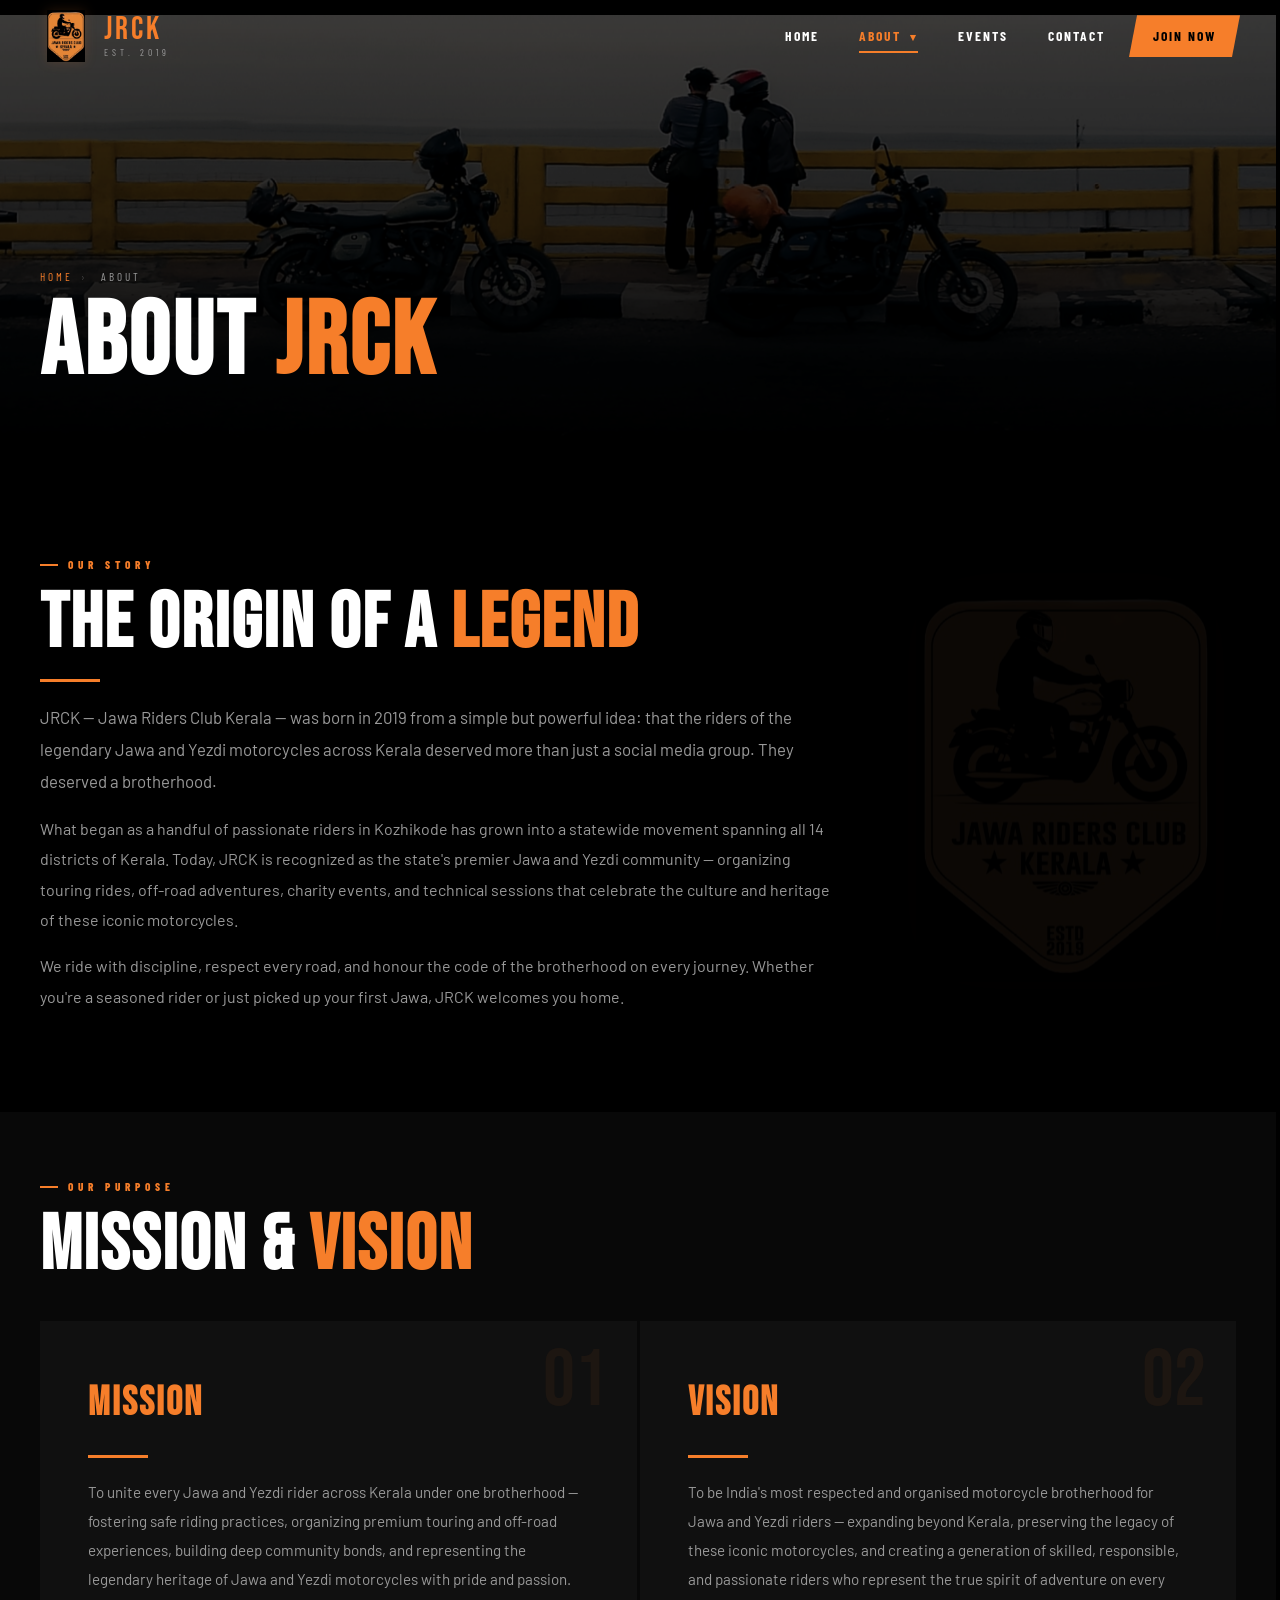
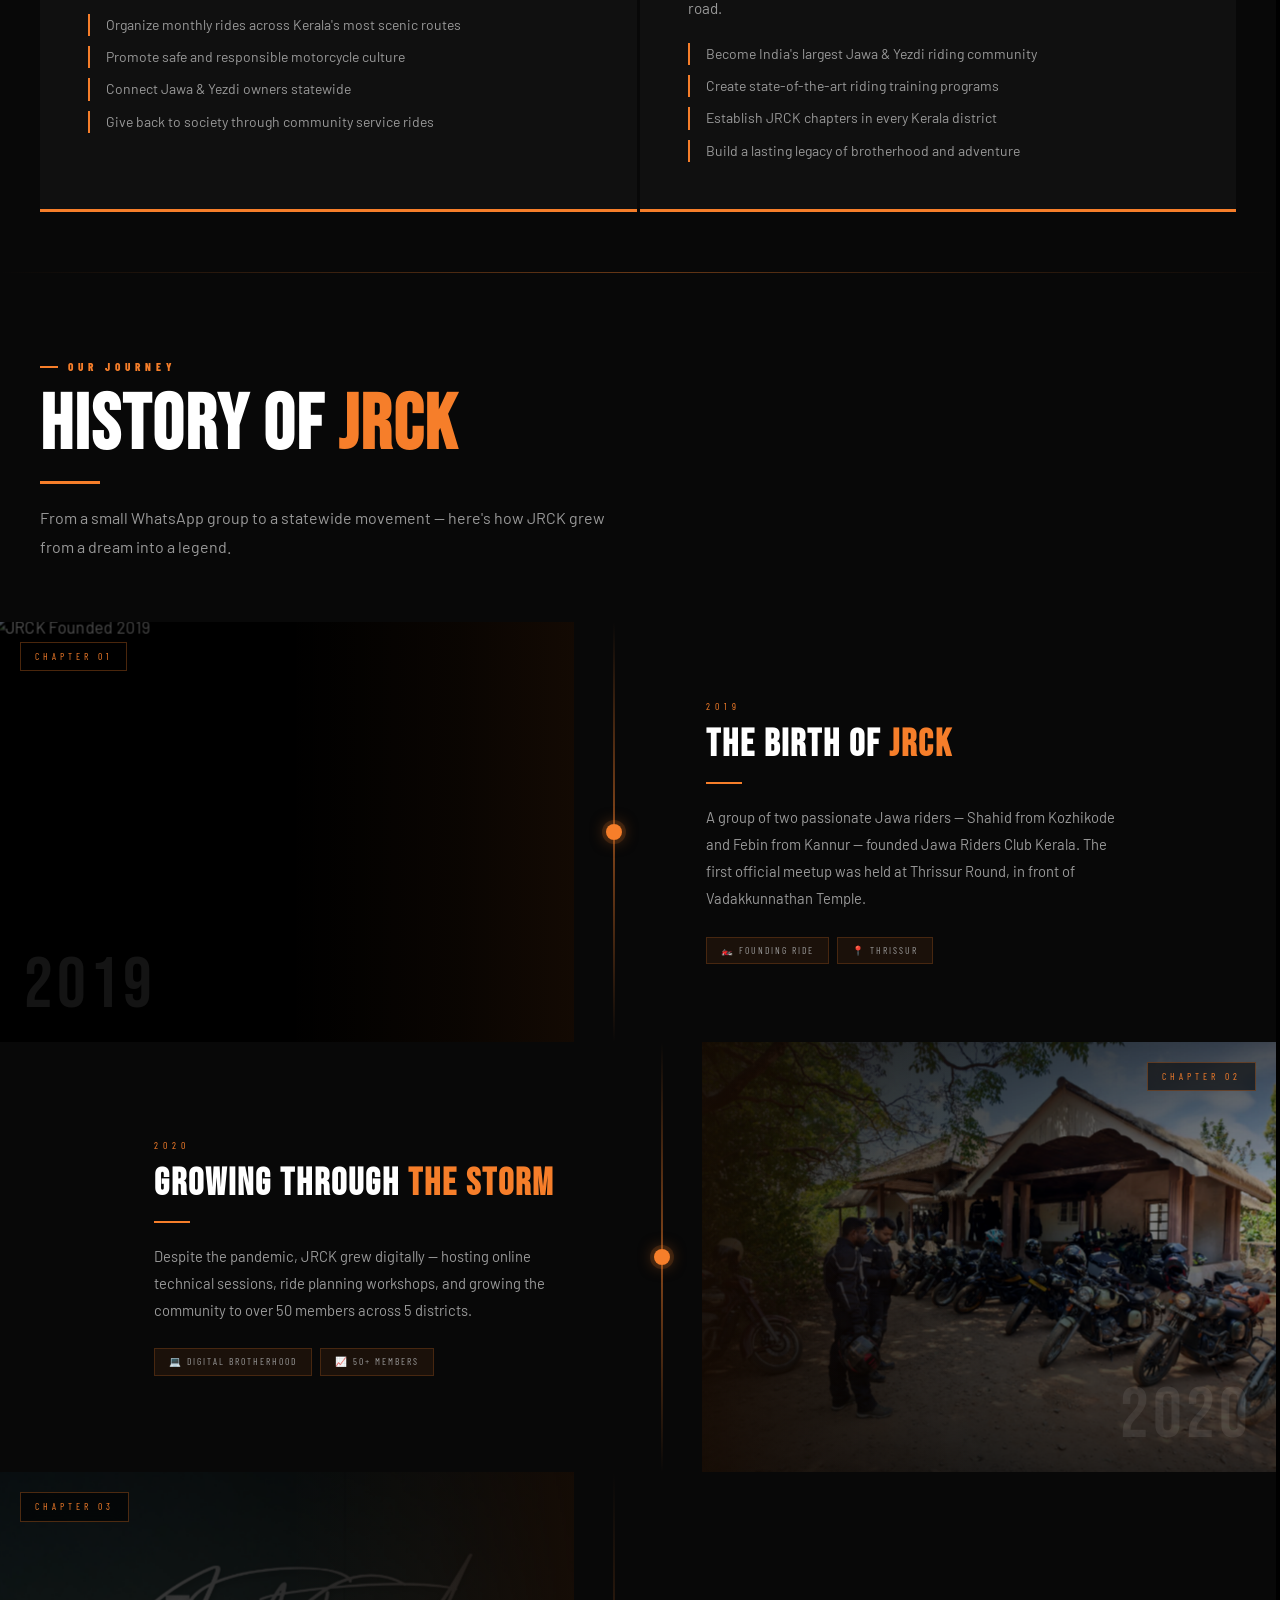
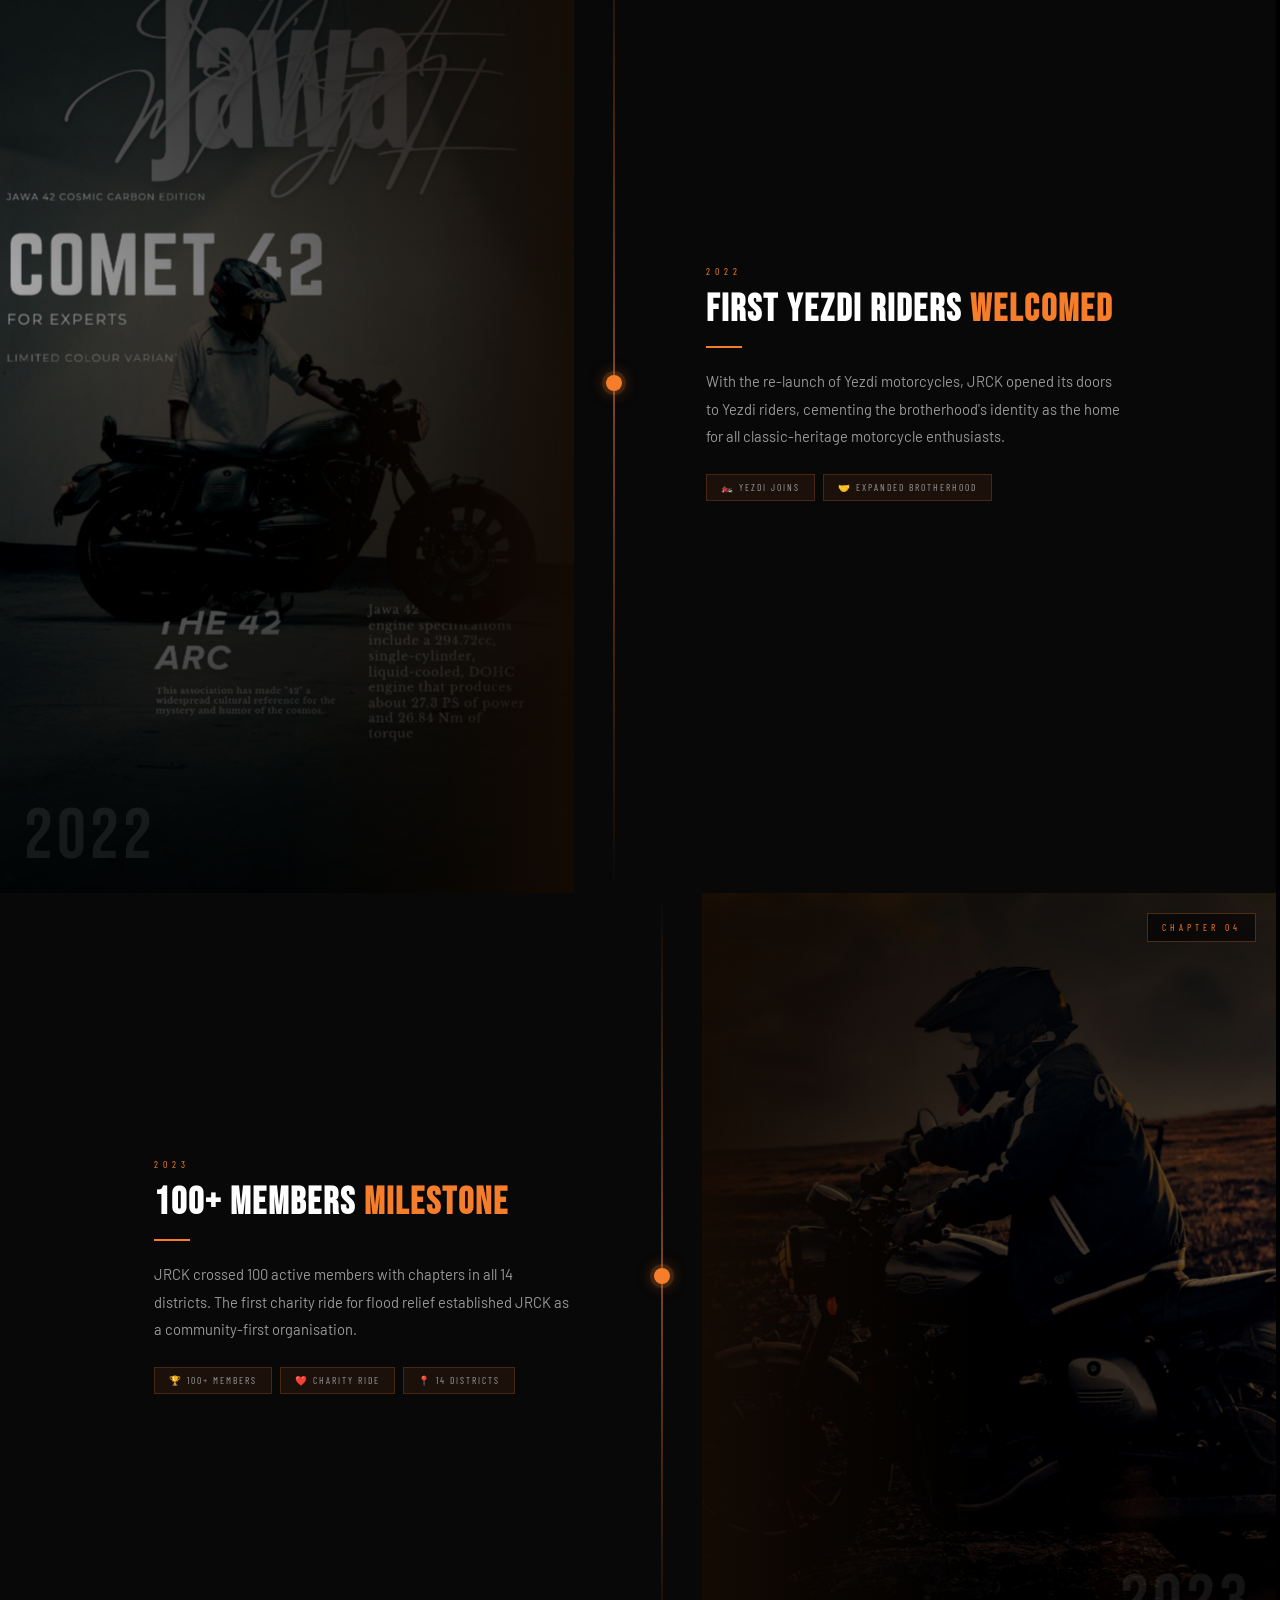
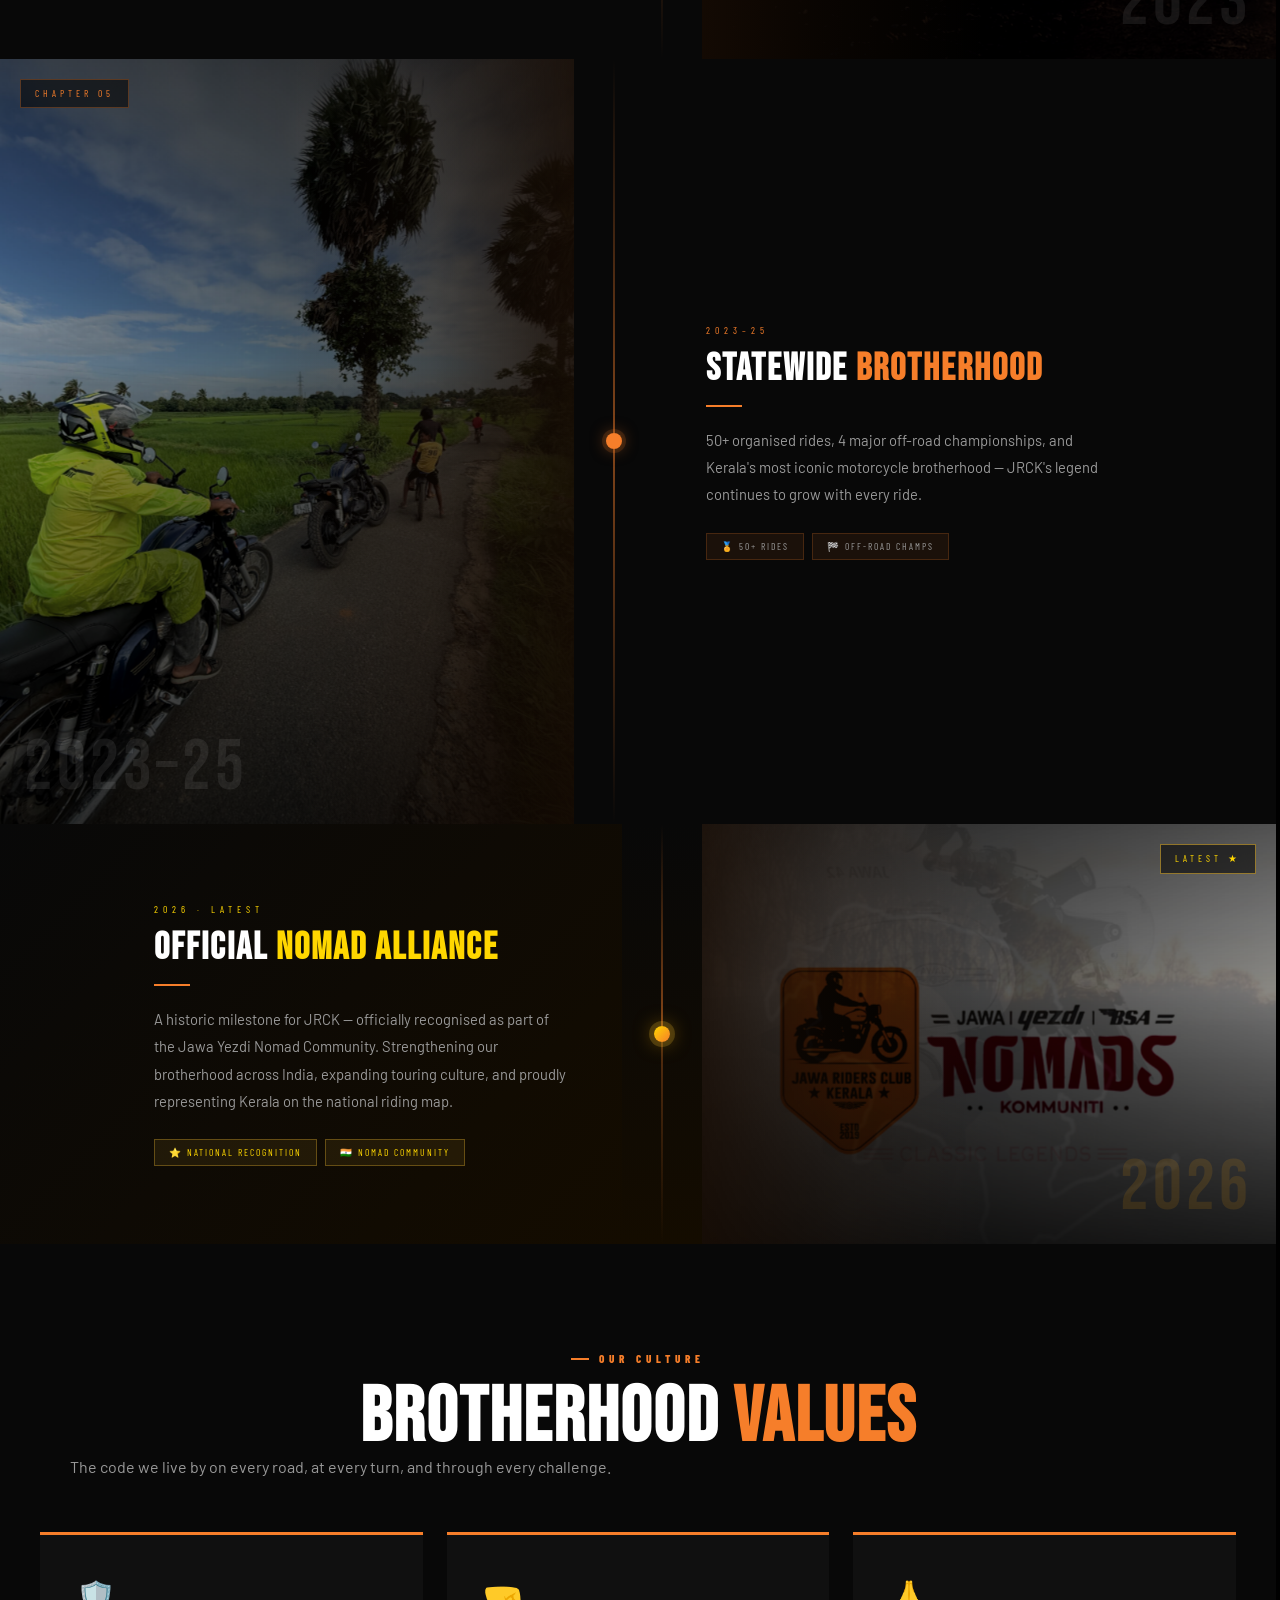
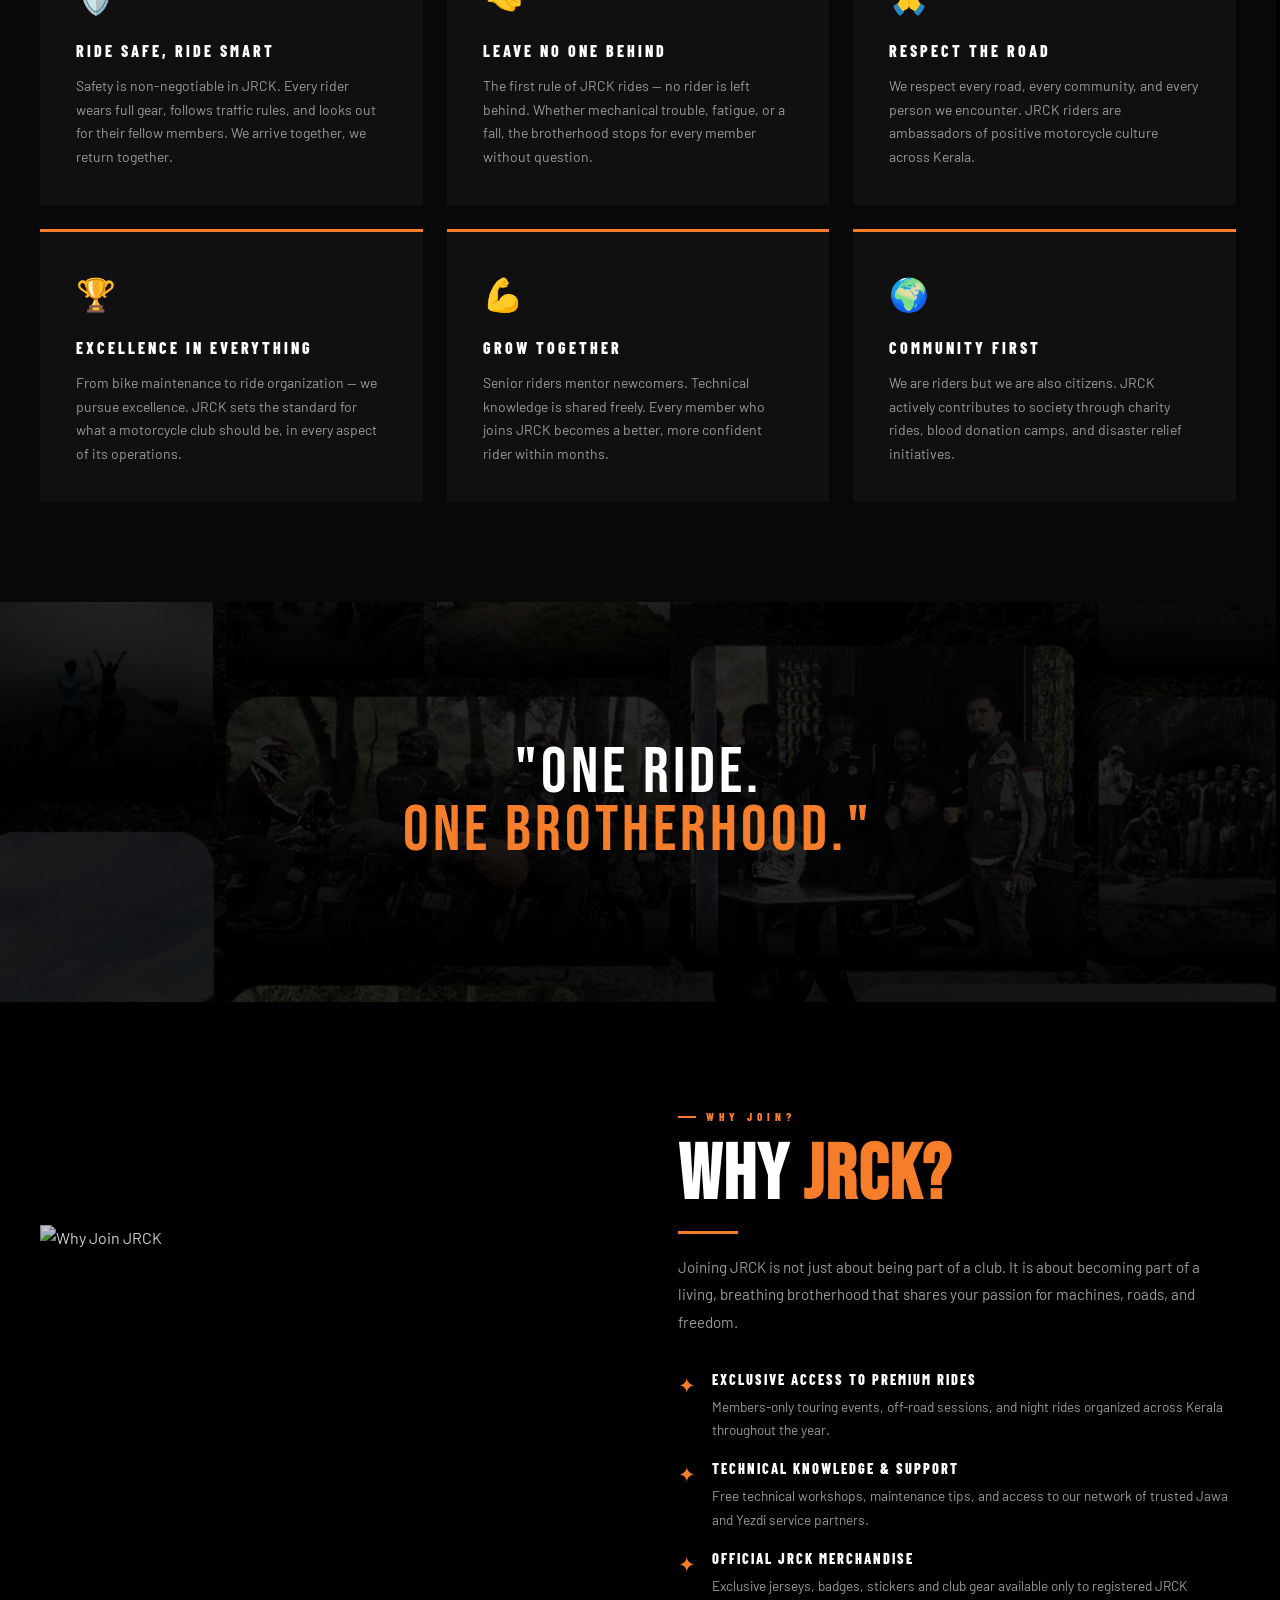
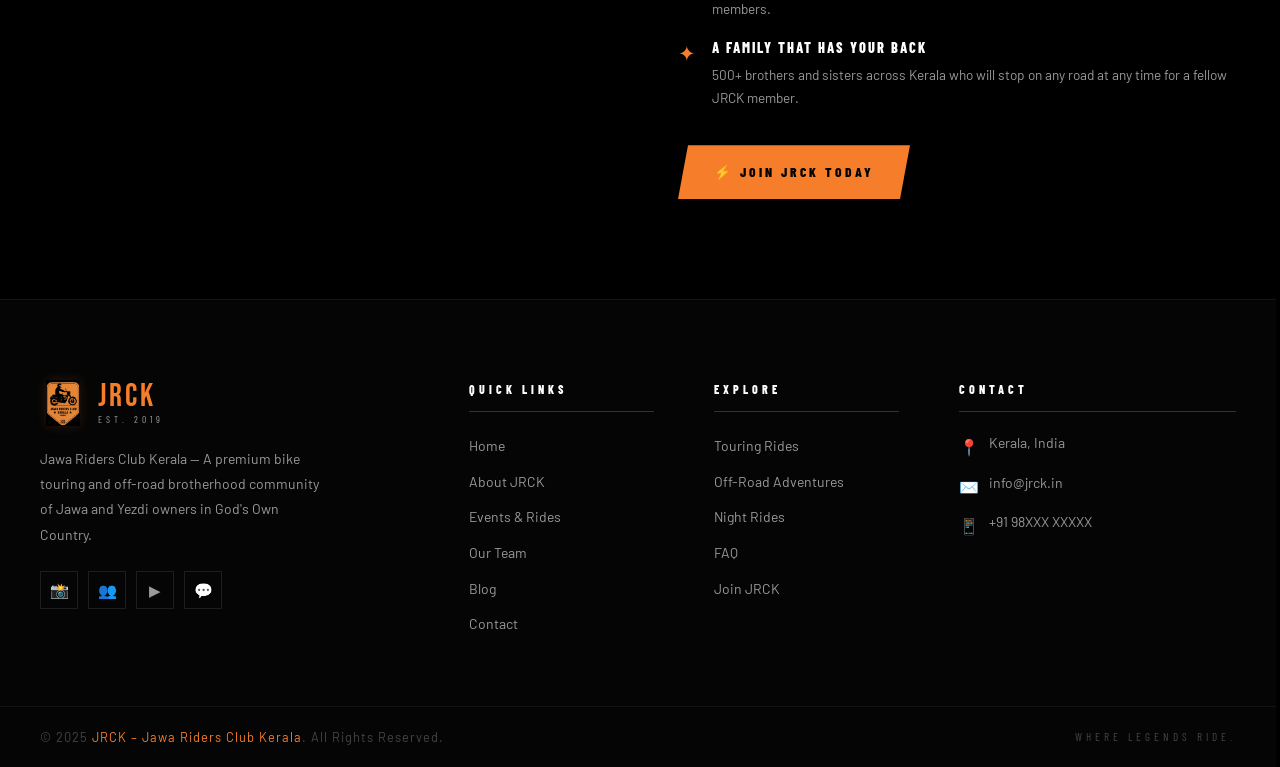
==== commit ca06c1cb: "Update about.html" ====
--- a/jrck-website/about.html
+++ b/jrck-website/about.html
@@ -183,7 +183,7 @@
         <div class="ht-spine-line ht-spine-line--bottom"></div>
       </div>
       <div class="ht-img-panel">
-        <img src="assets/images/group-2.jpeg" alt="JRCK Community 2020" loading="lazy">
+        <img src="assets/images/group-4.jpeg" alt="JRCK Community 2020" loading="lazy">
         <div class="ht-img-overlay ht-img-overlay--right"></div>
         <div class="ht-img-blend ht-img-blend--right"></div>
         <div class="ht-year-stamp">2020</div>
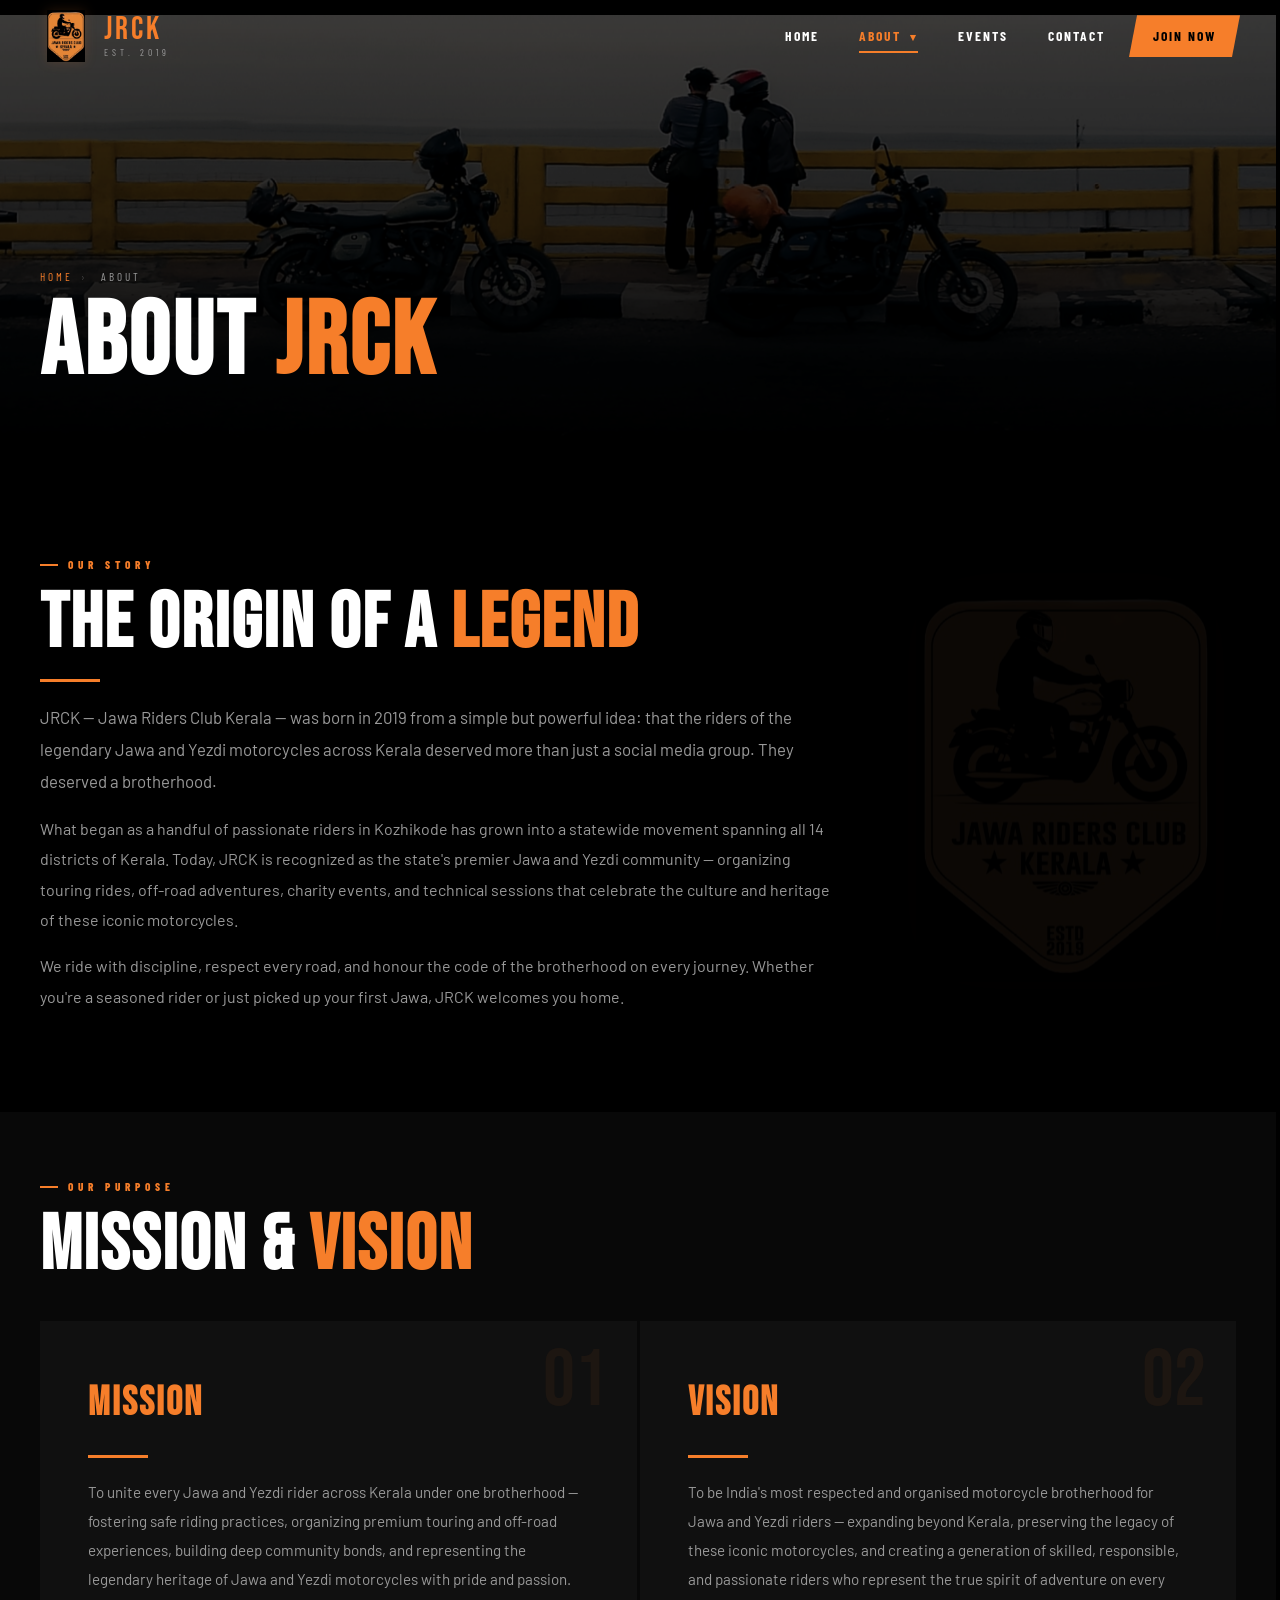
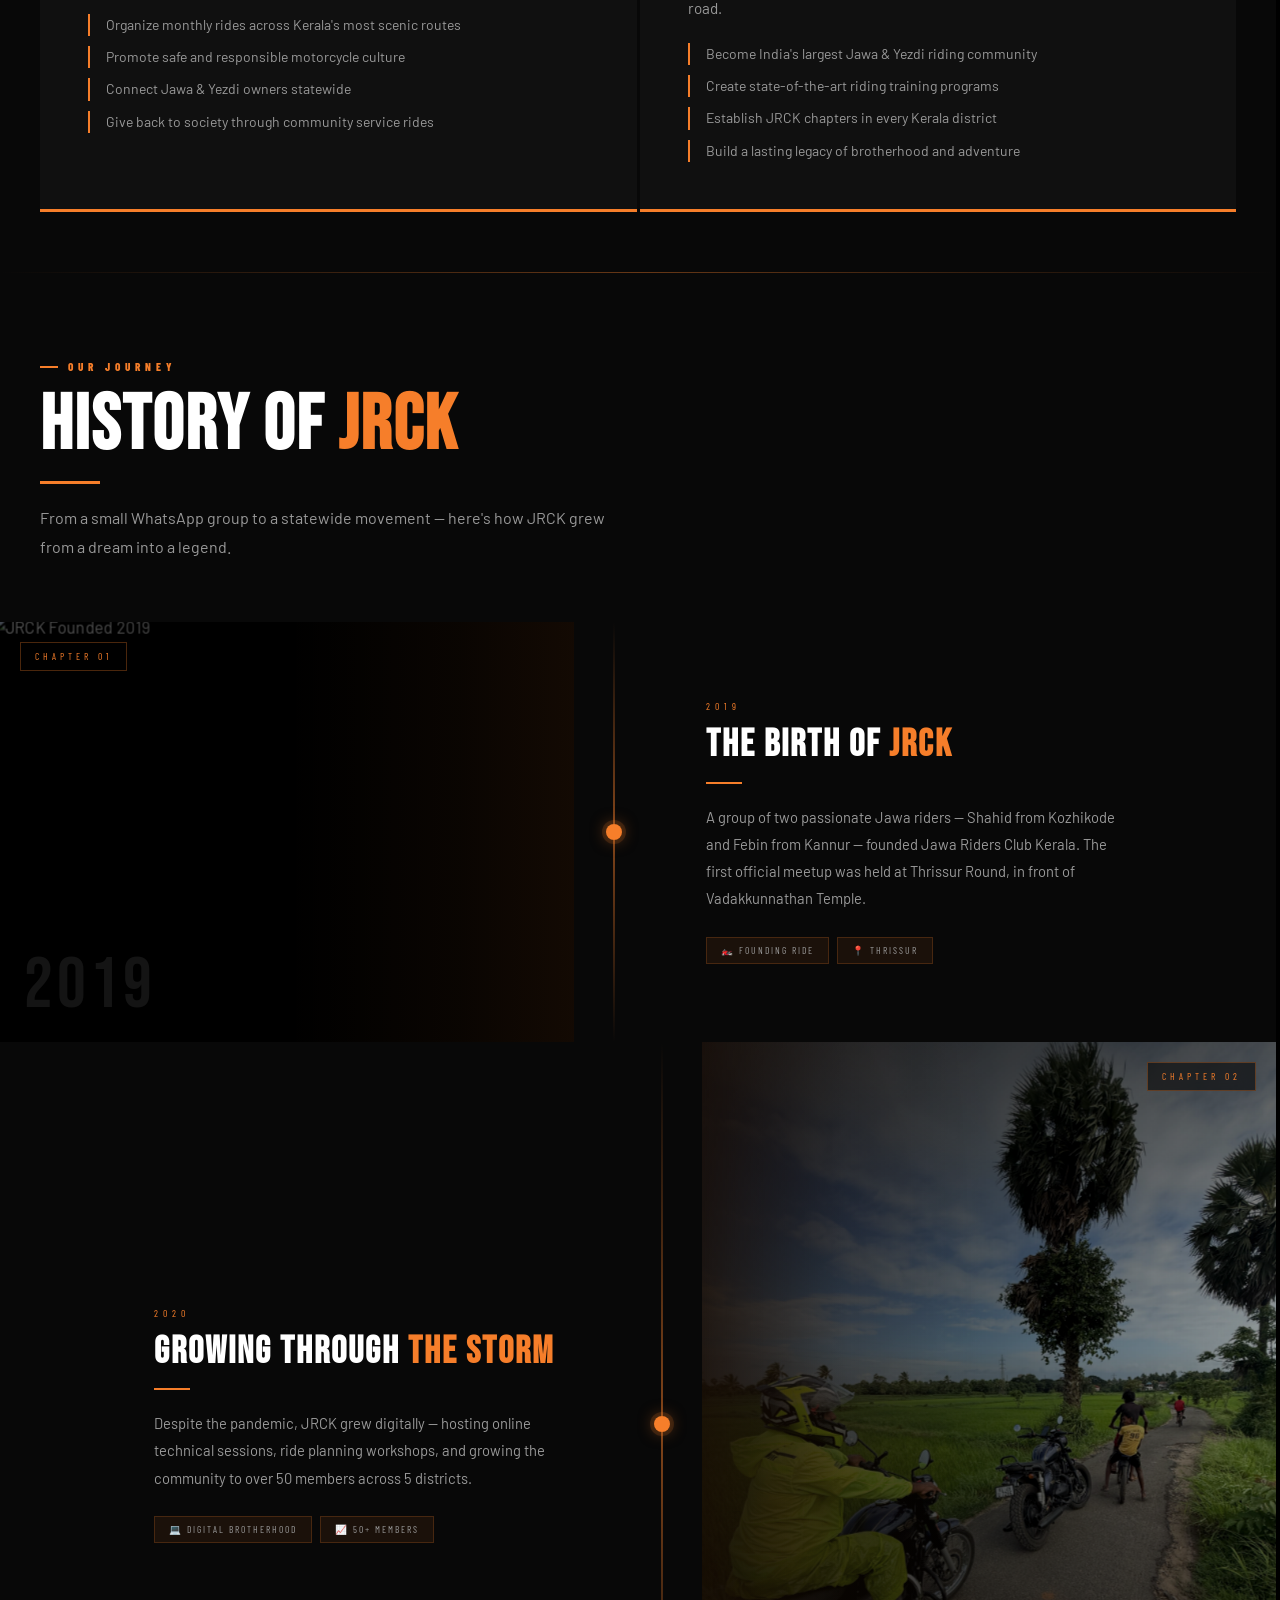
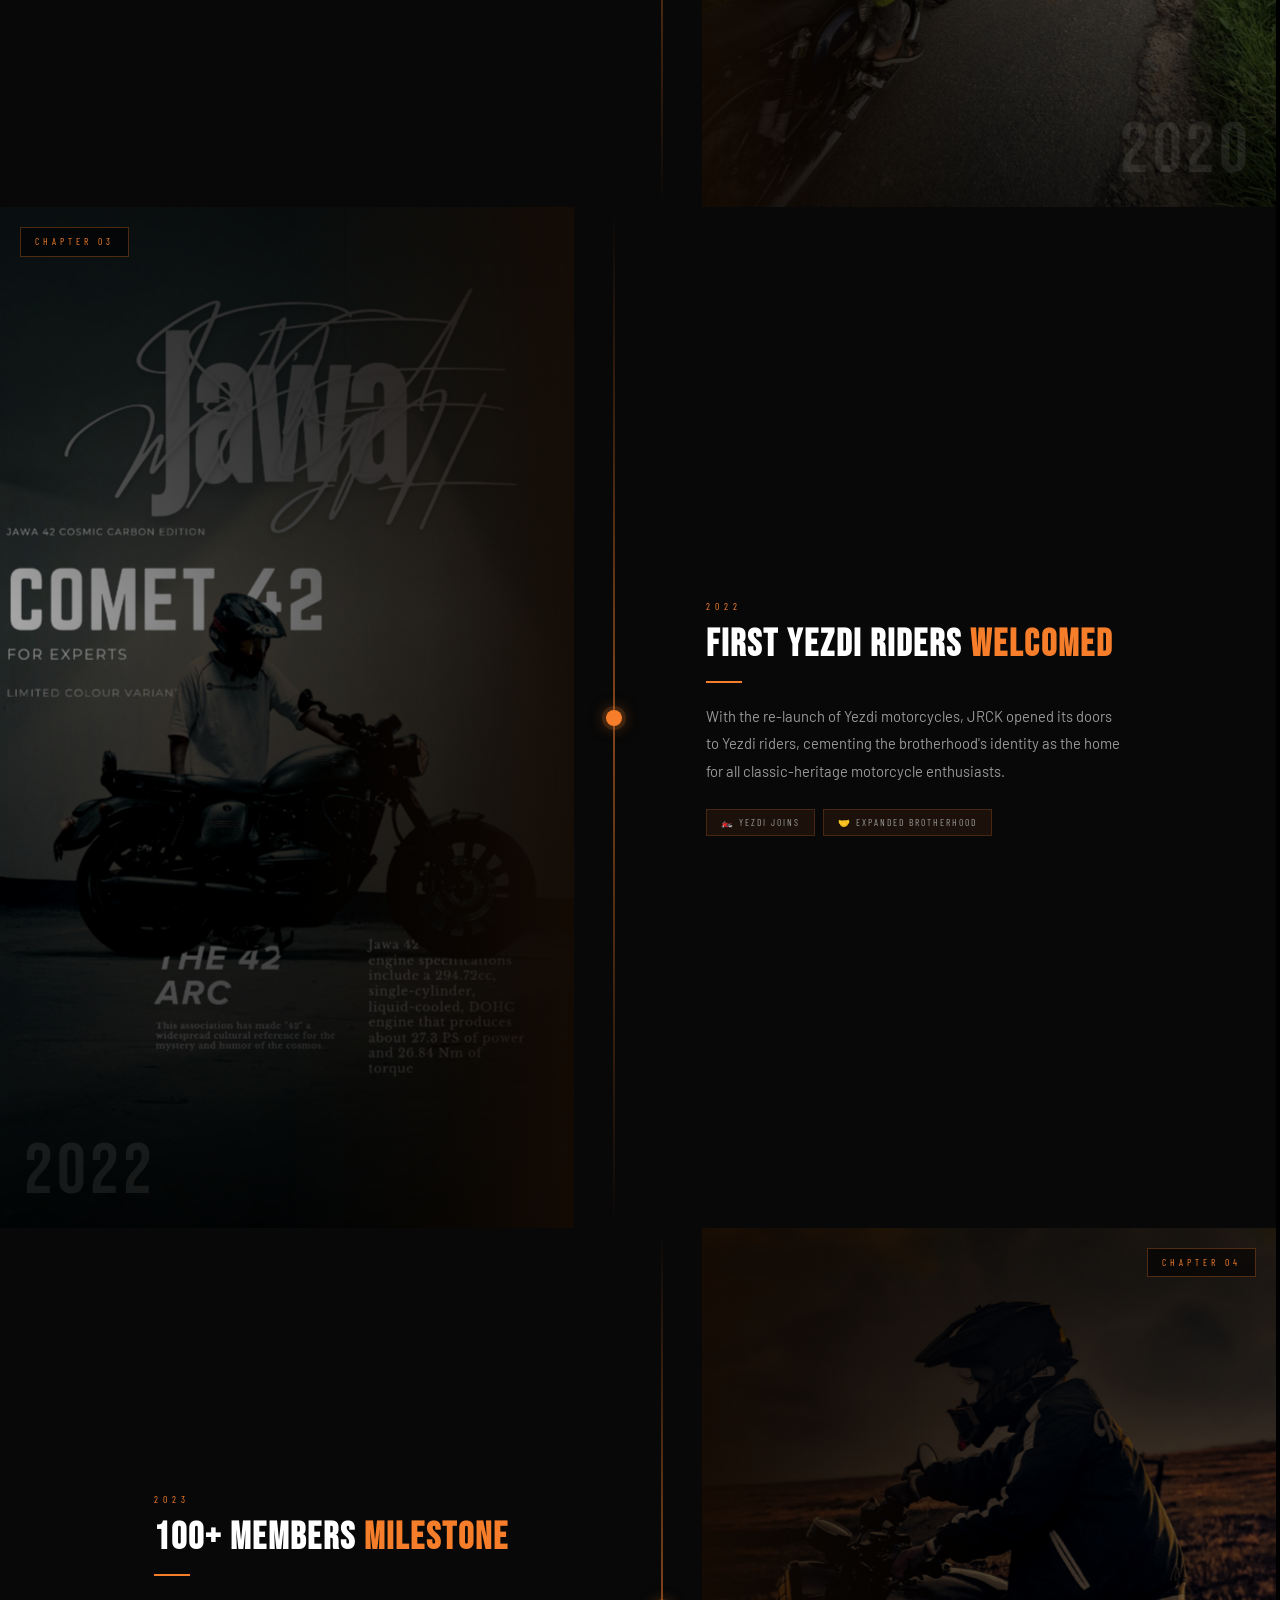
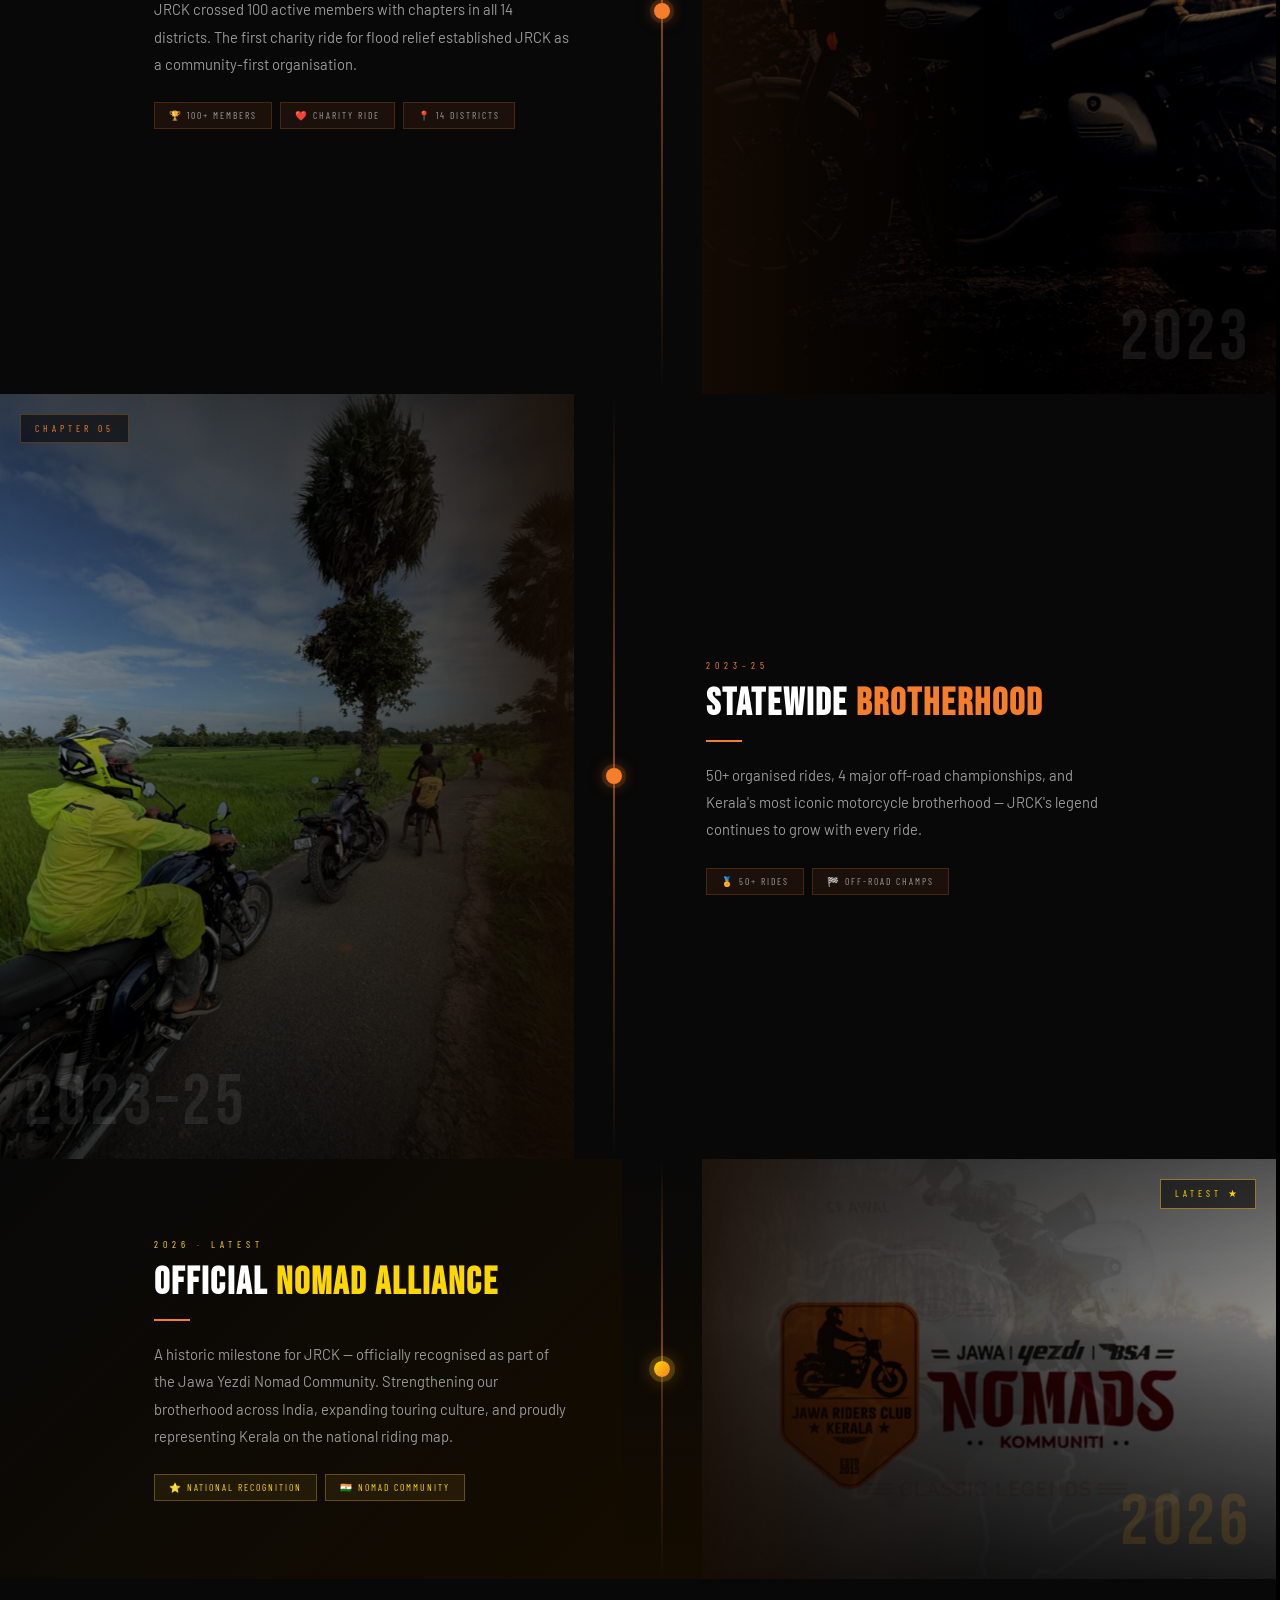
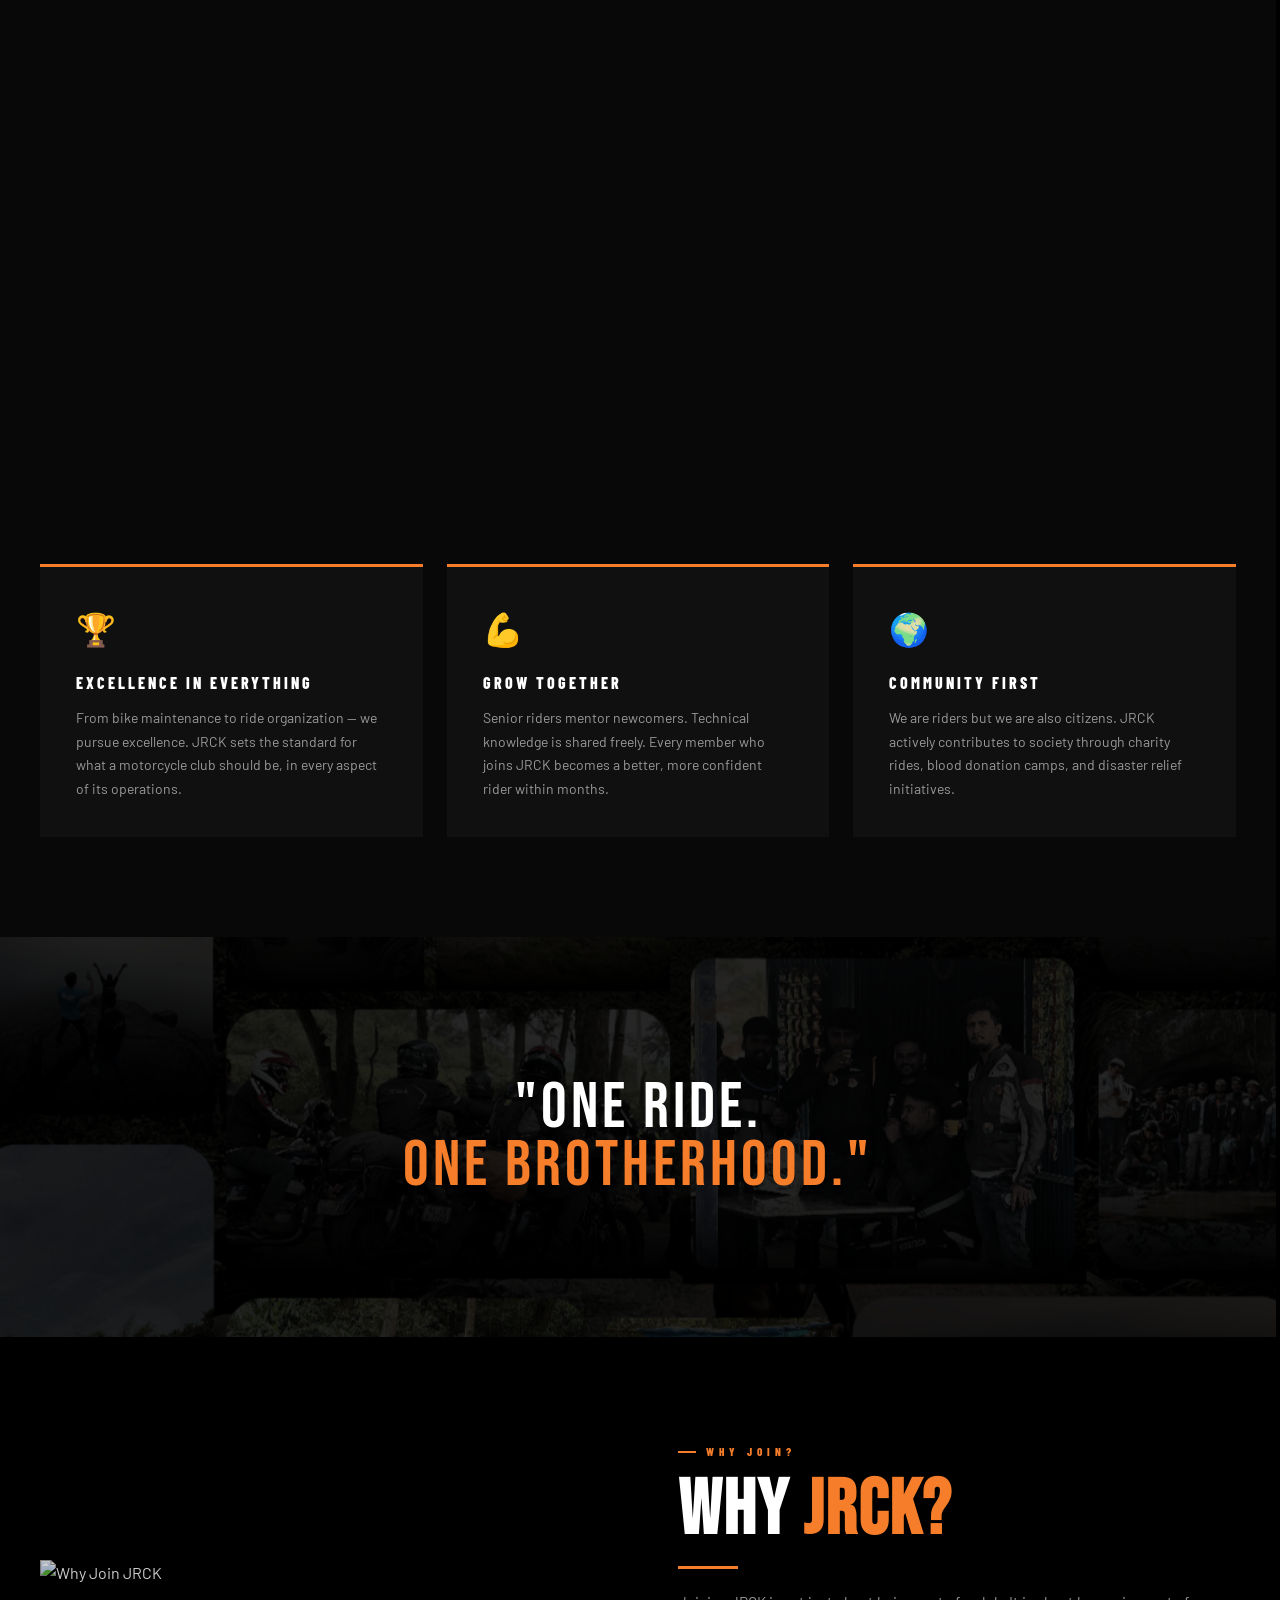
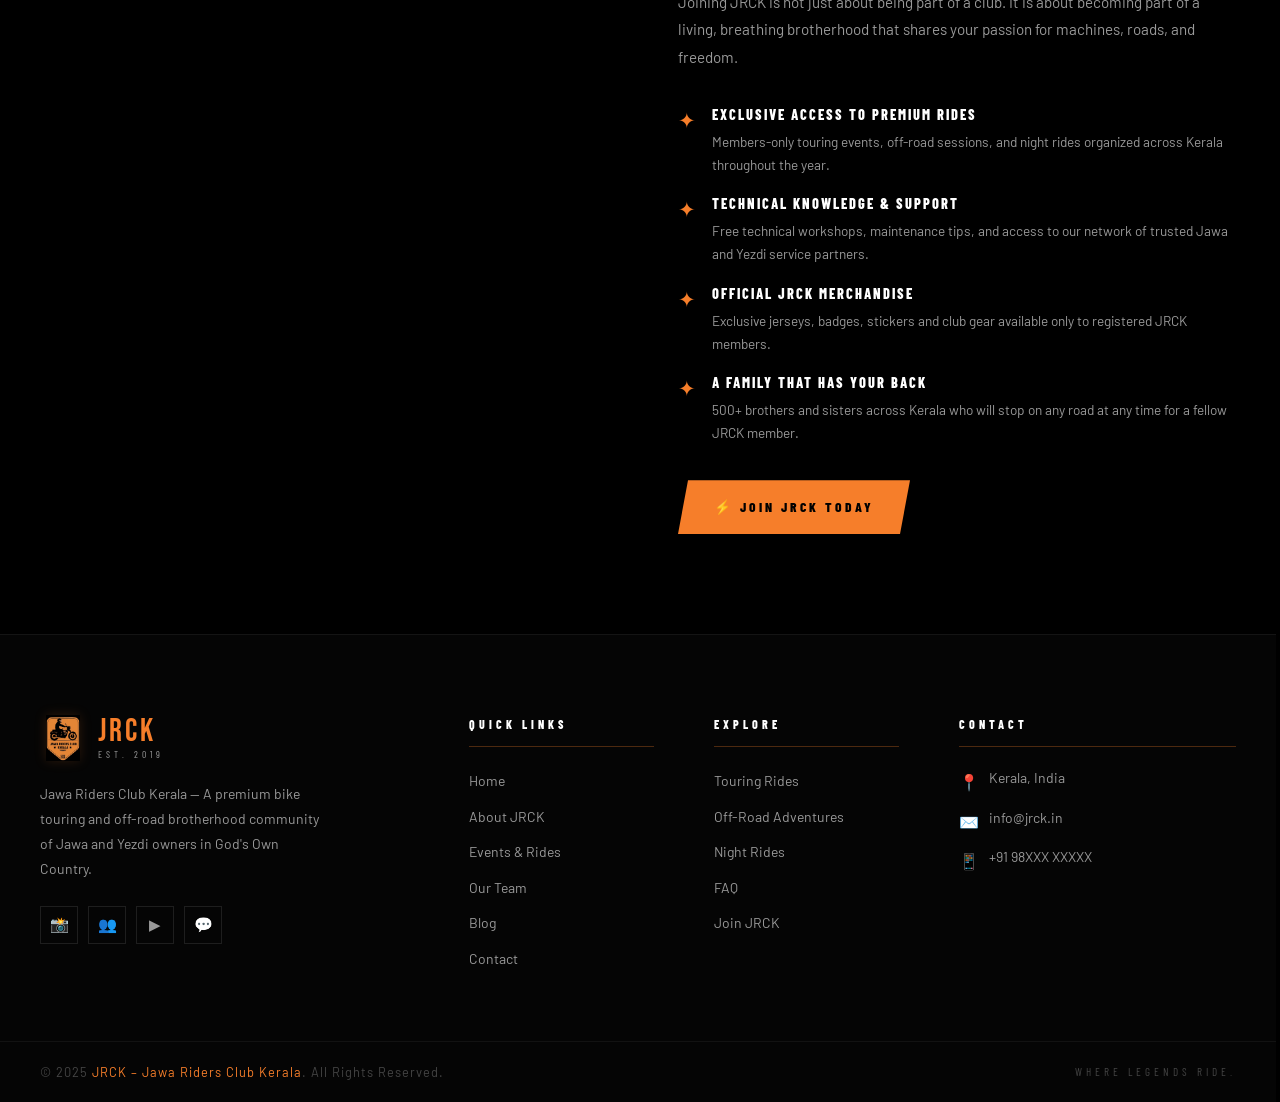
==== commit 97ed7396: "Update about.html" ====
--- a/jrck-website/about.html
+++ b/jrck-website/about.html
@@ -183,7 +183,7 @@
         <div class="ht-spine-line ht-spine-line--bottom"></div>
       </div>
       <div class="ht-img-panel">
-        <img src="assets/images/group-4.jpeg" alt="JRCK Community 2020" loading="lazy">
+        <img src="assets/images/group-2.jpeg" alt="JRCK Community 2020" loading="lazy">
         <div class="ht-img-overlay ht-img-overlay--right"></div>
         <div class="ht-img-blend ht-img-blend--right"></div>
         <div class="ht-year-stamp">2020</div>
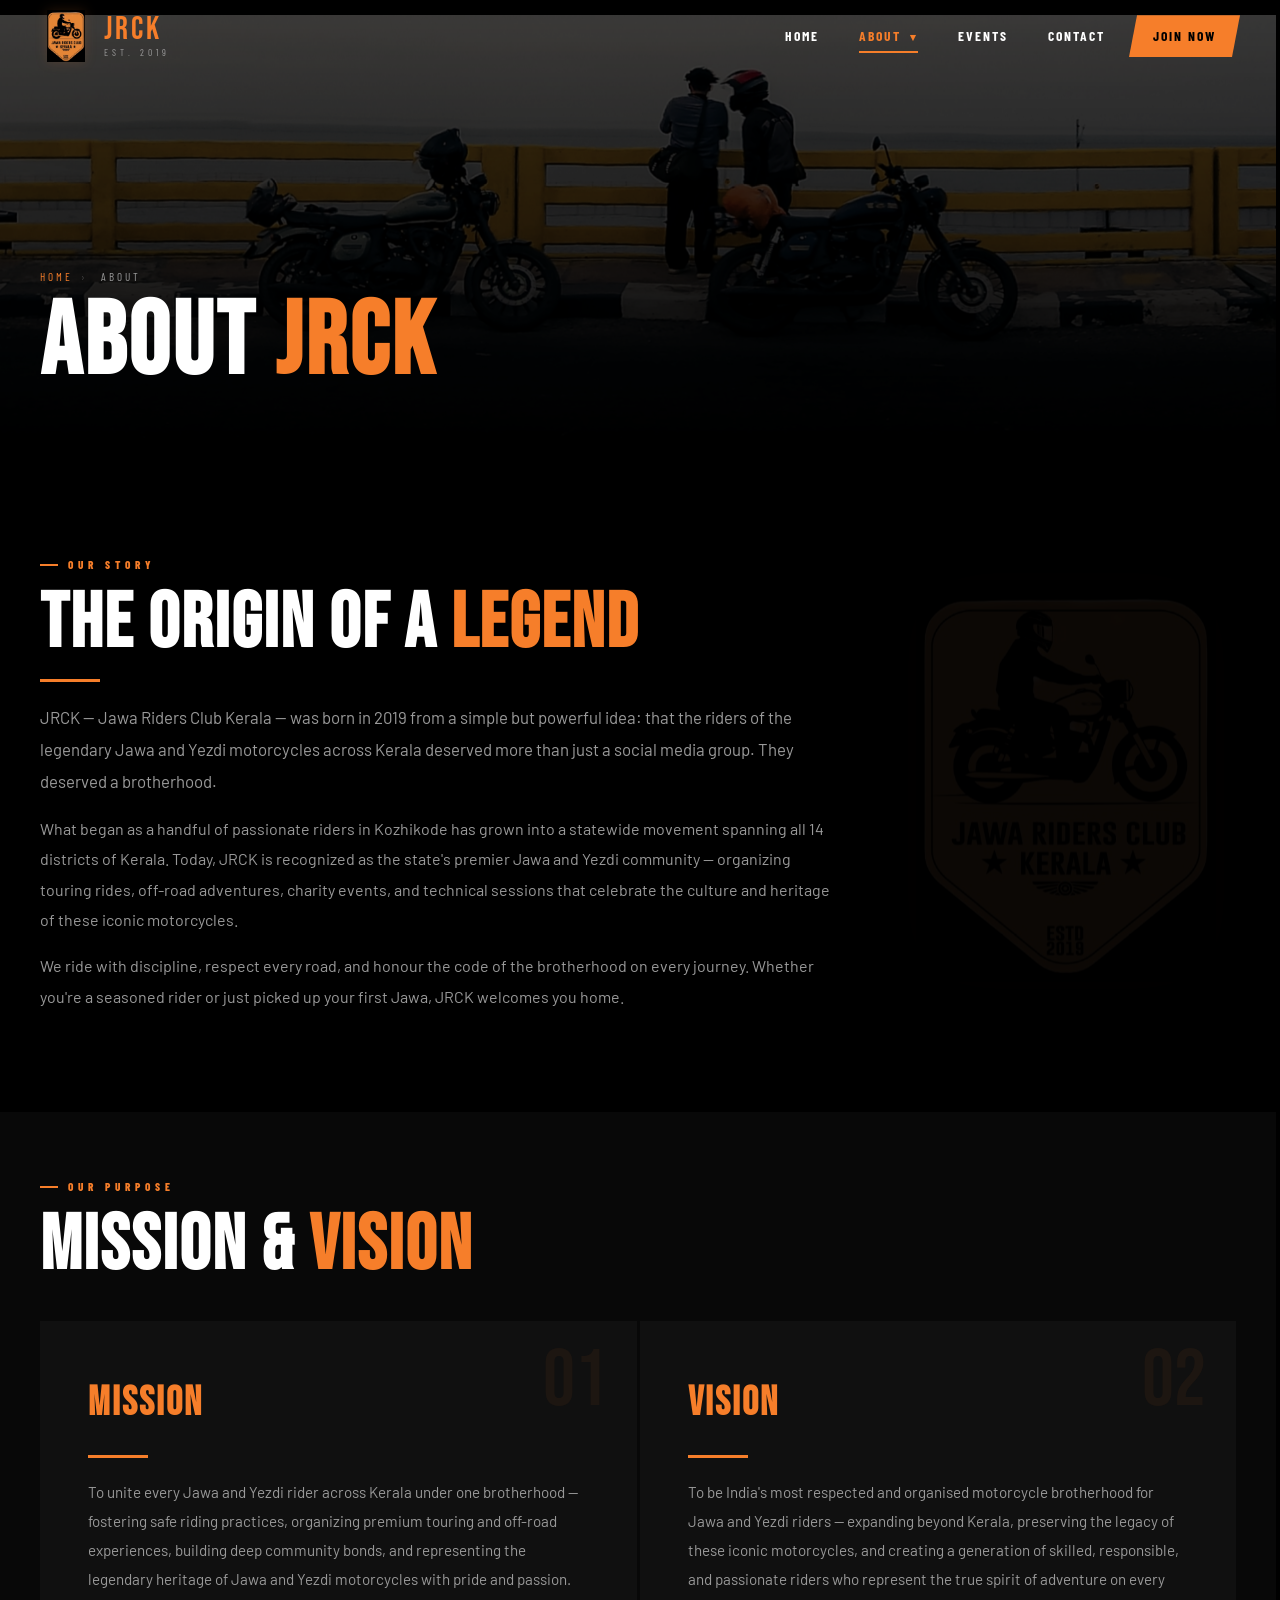
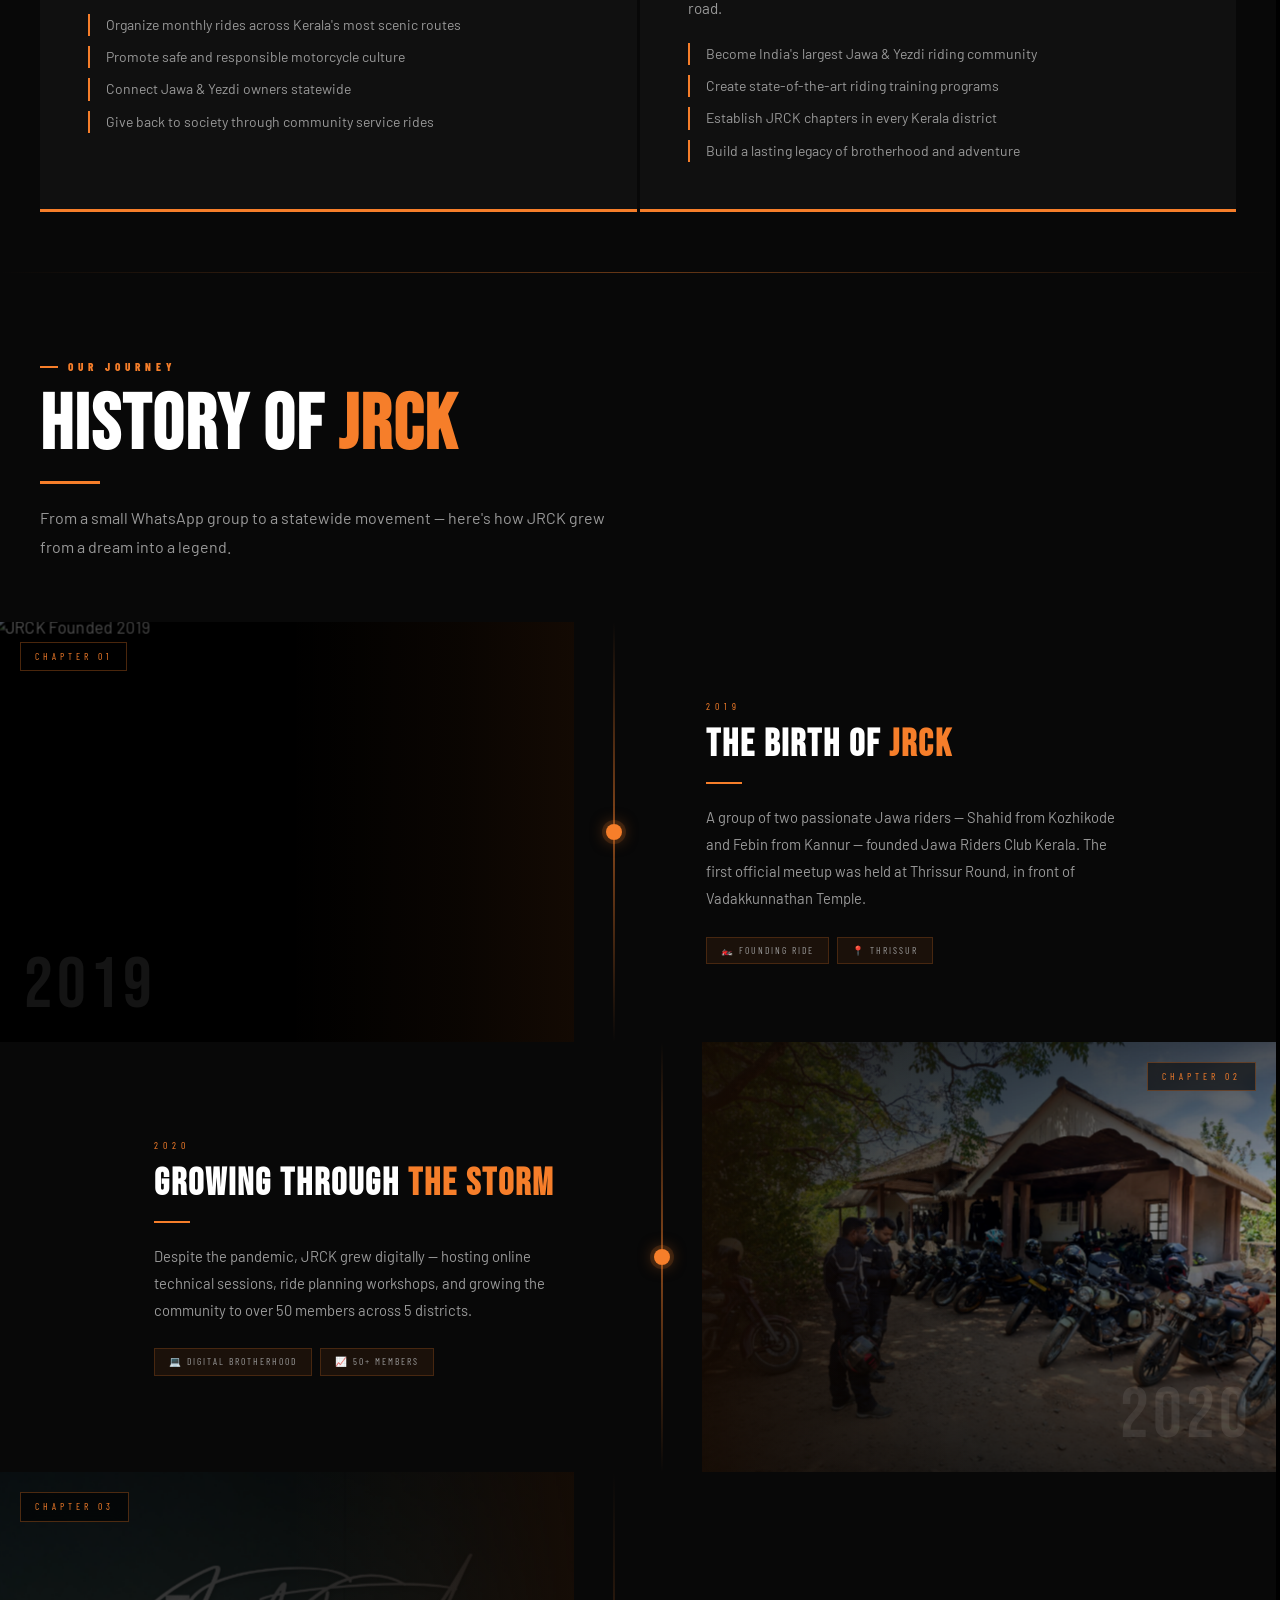
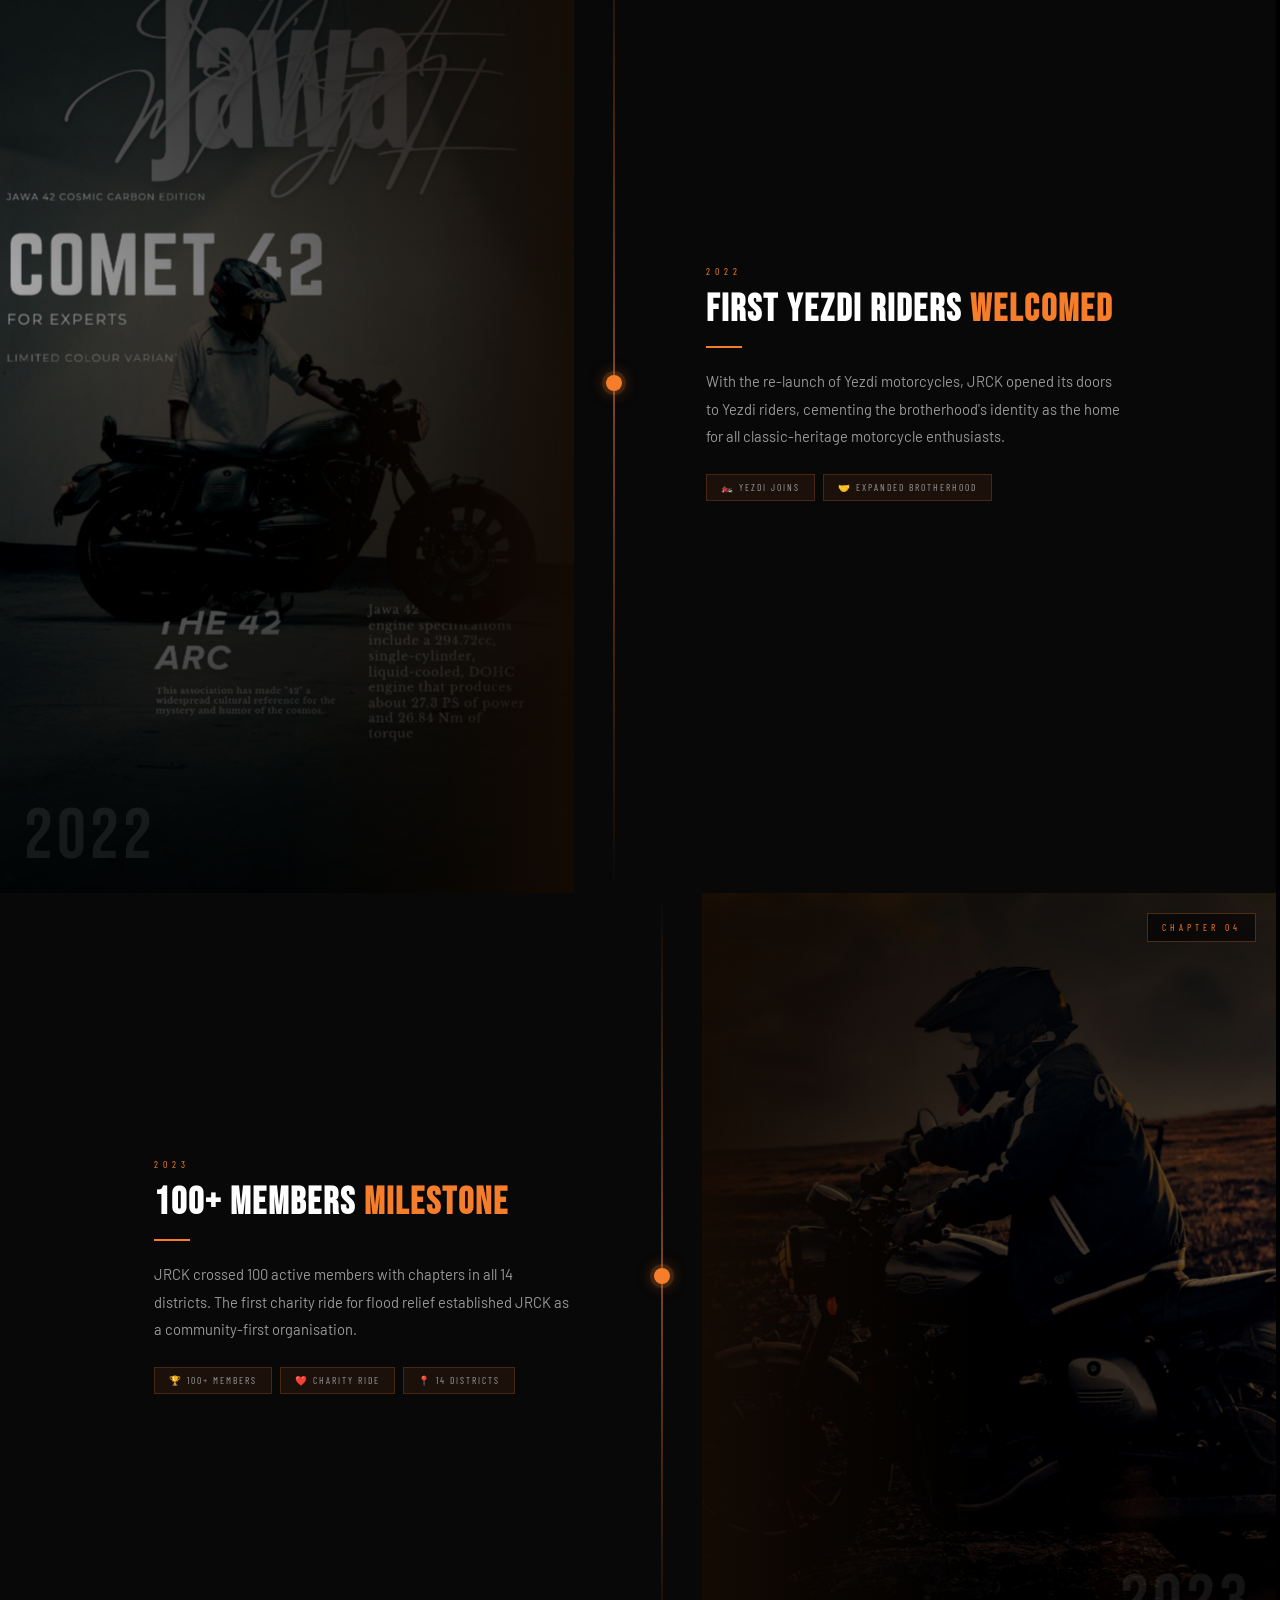
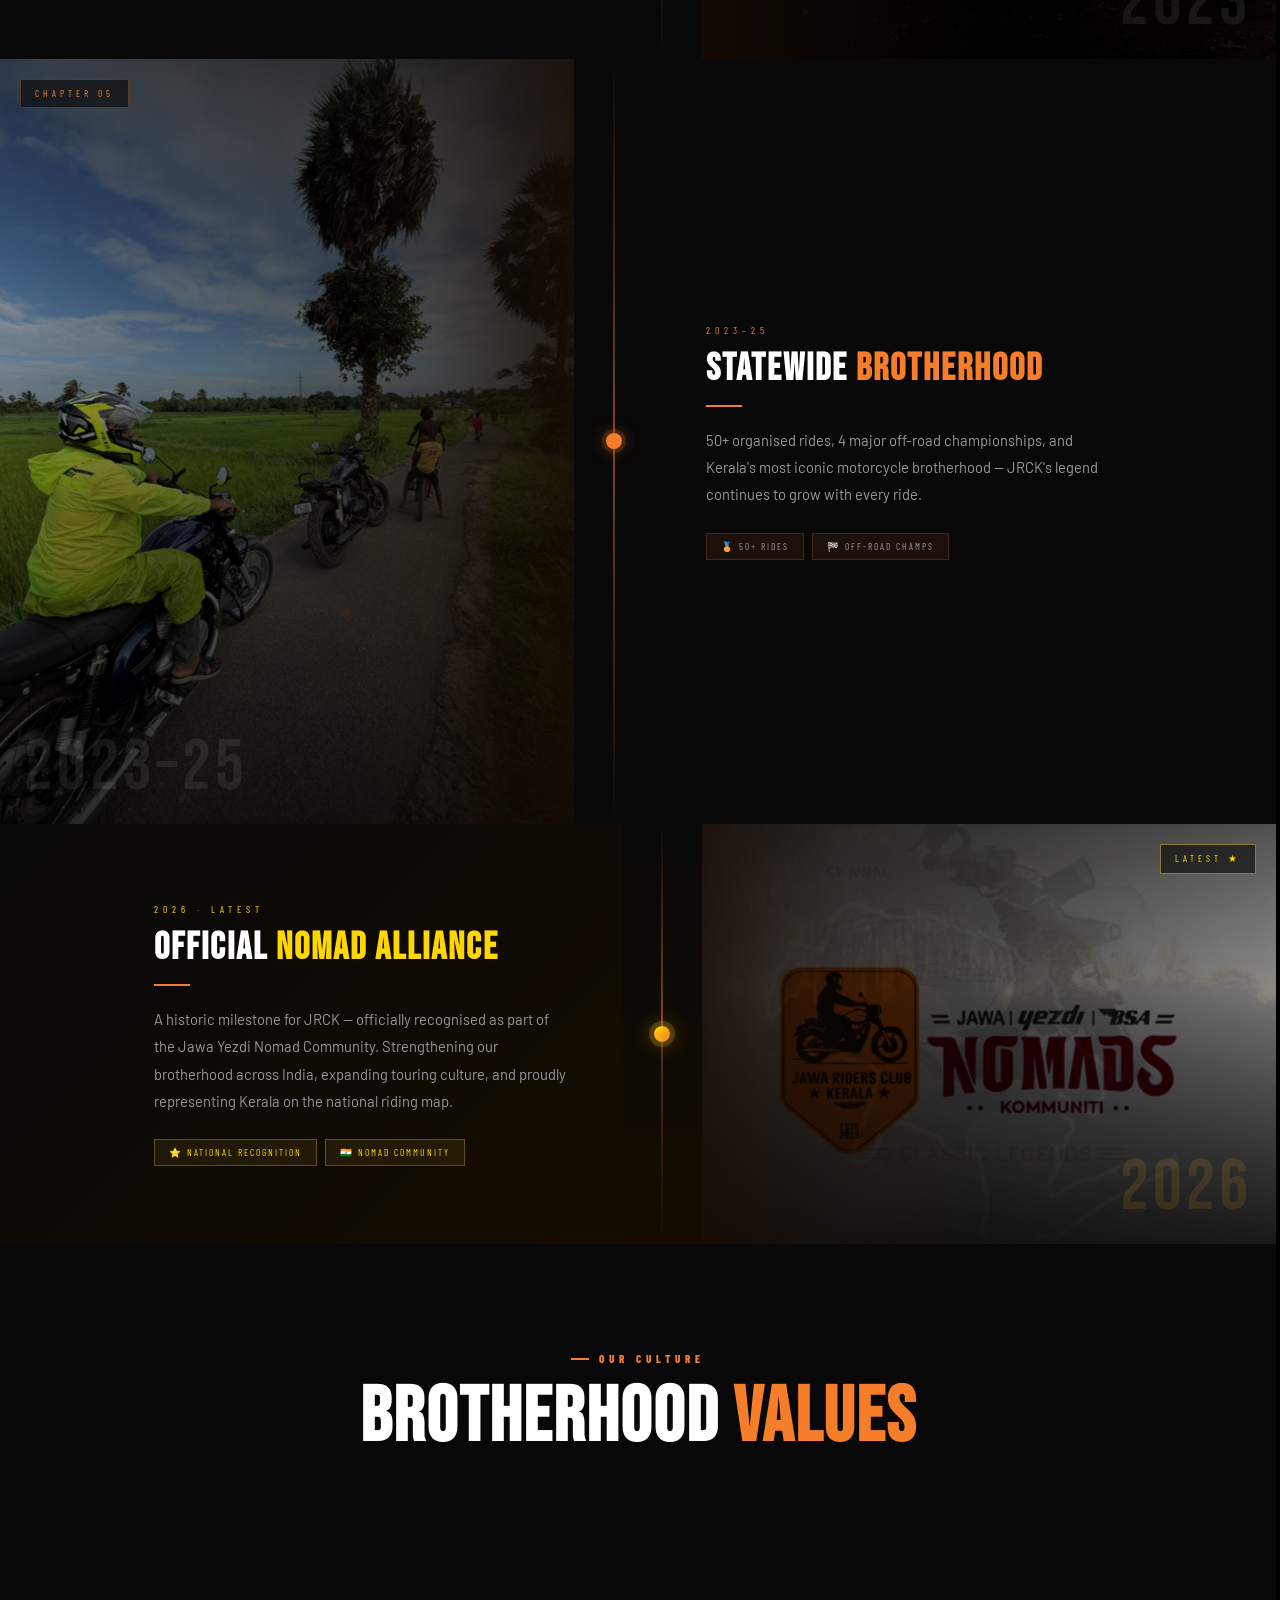
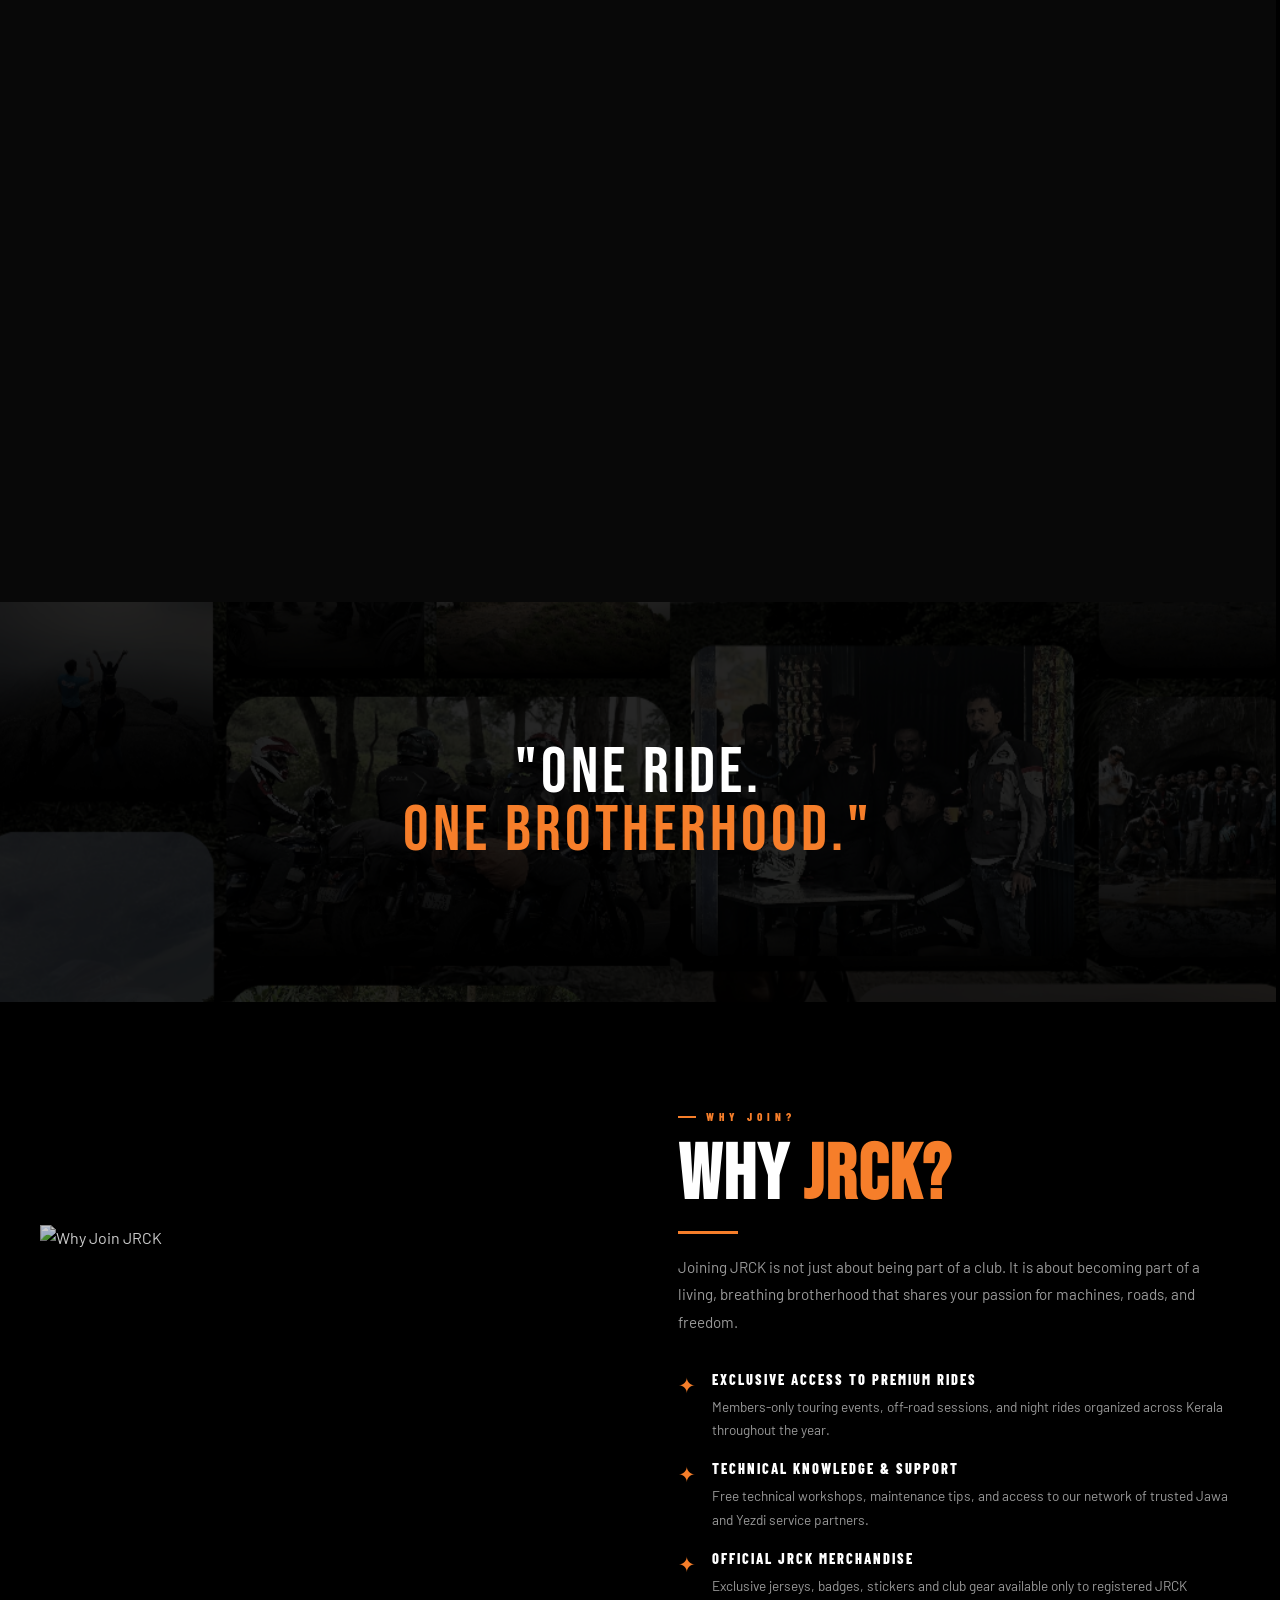
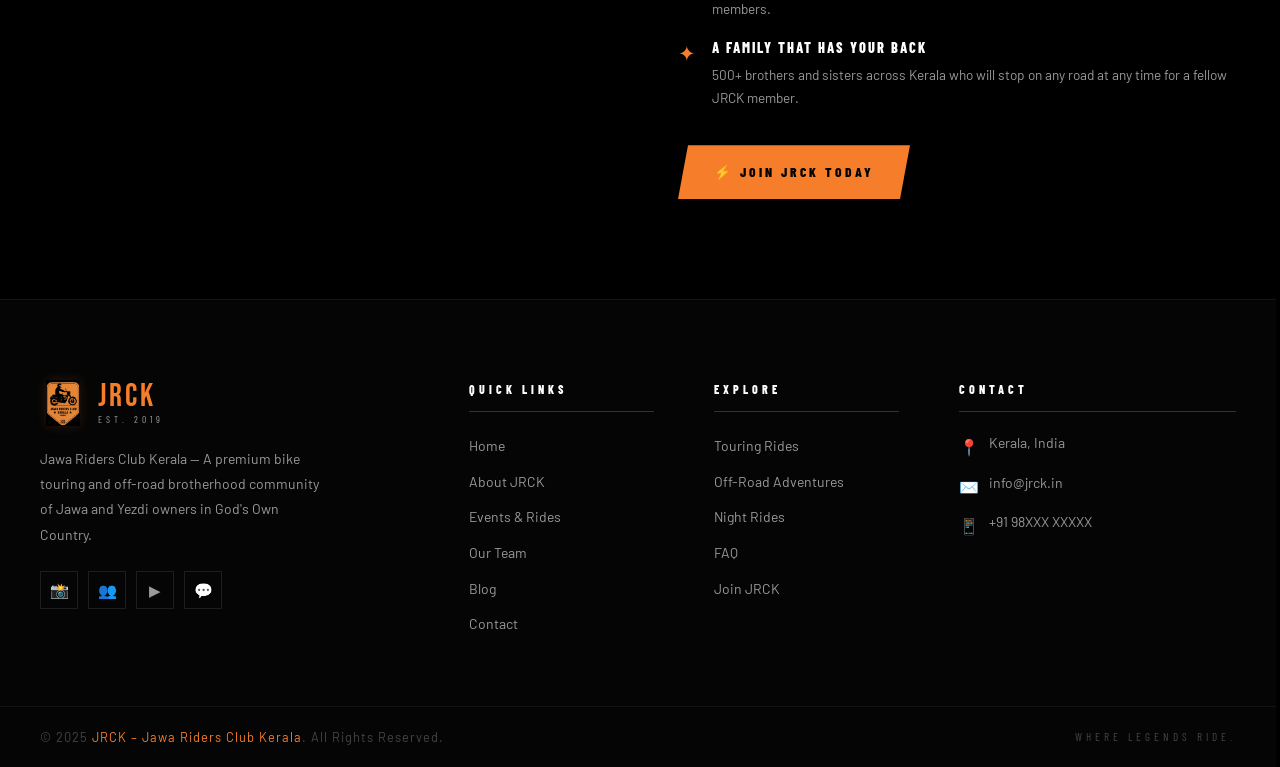
==== commit 94594f0e: "Update about.html" ====
--- a/jrck-website/about.html
+++ b/jrck-website/about.html
@@ -183,7 +183,7 @@
         <div class="ht-spine-line ht-spine-line--bottom"></div>
       </div>
       <div class="ht-img-panel">
-        <img src="assets/images/group-2.jpeg" alt="JRCK Community 2020" loading="lazy">
+        <img src="assets/images/group-4.jpeg" alt="JRCK Community 2020" loading="lazy">
         <div class="ht-img-overlay ht-img-overlay--right"></div>
         <div class="ht-img-blend ht-img-blend--right"></div>
         <div class="ht-year-stamp">2020</div>
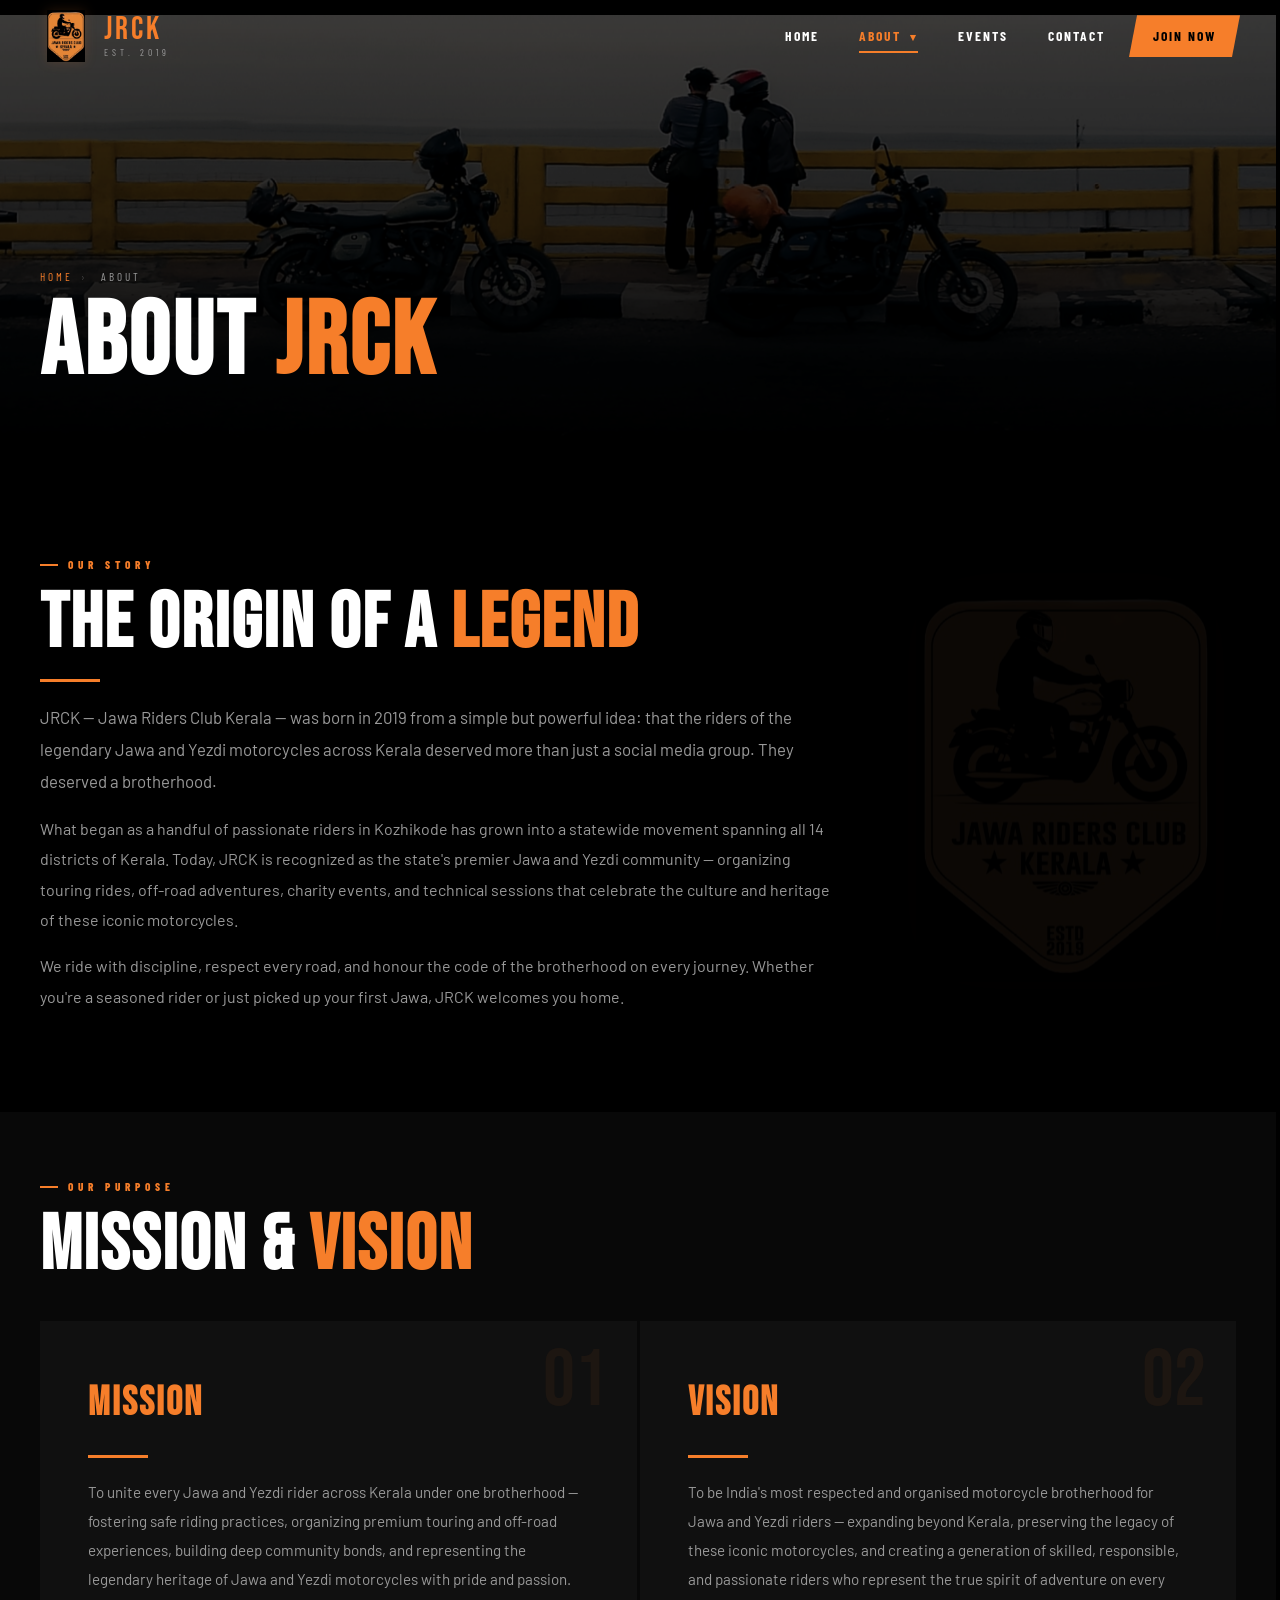
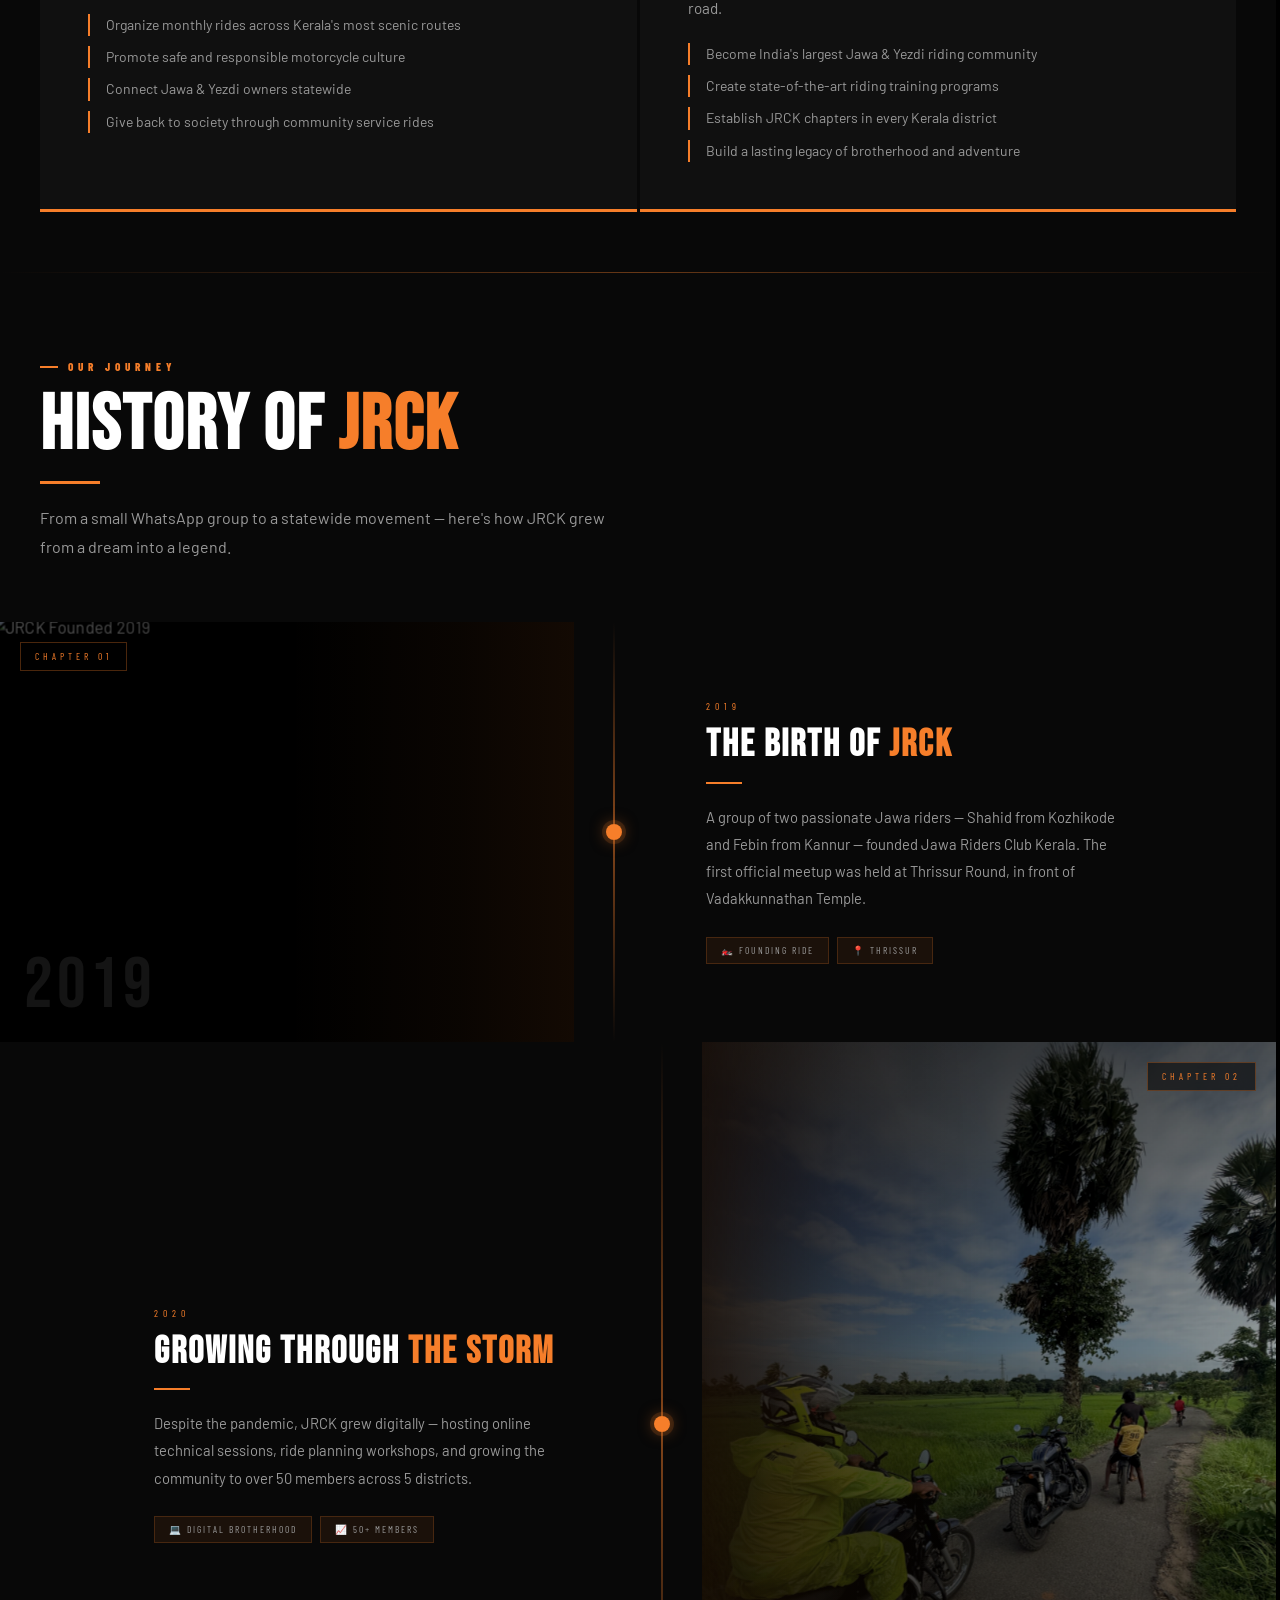
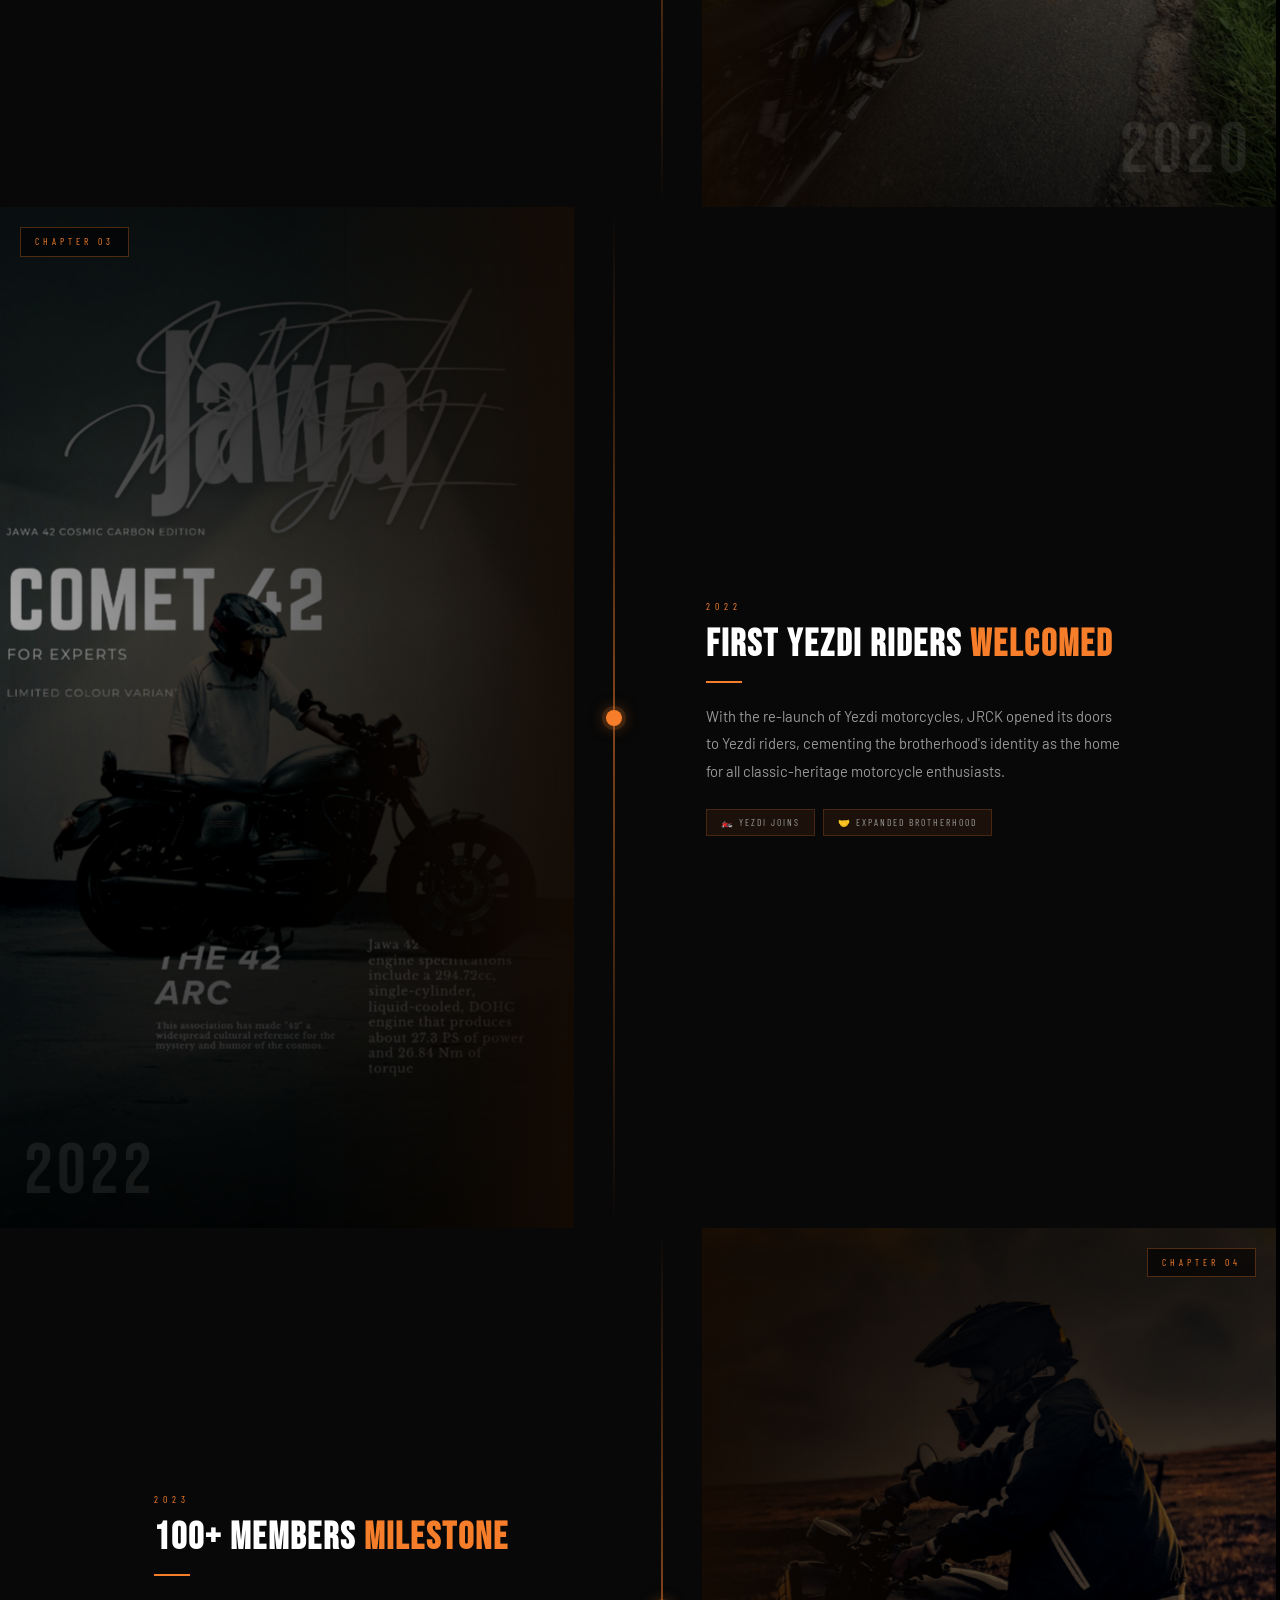
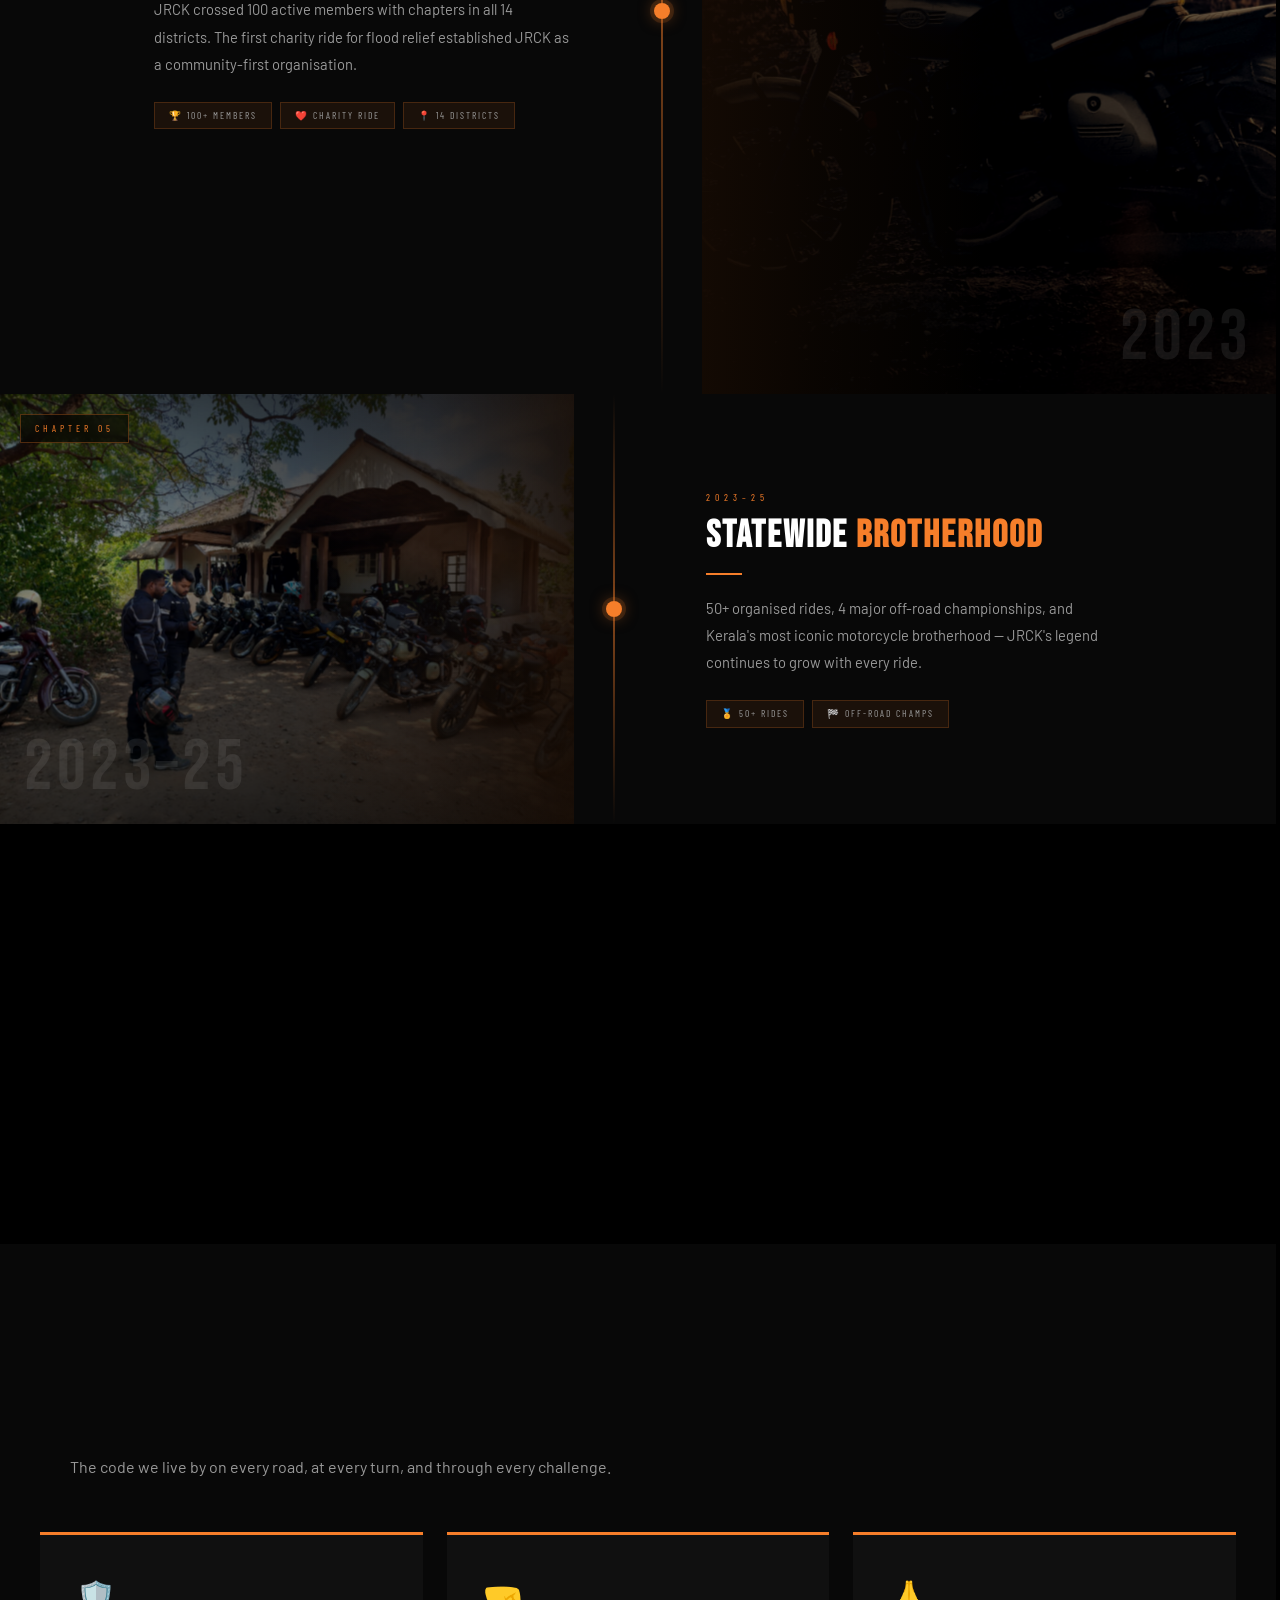
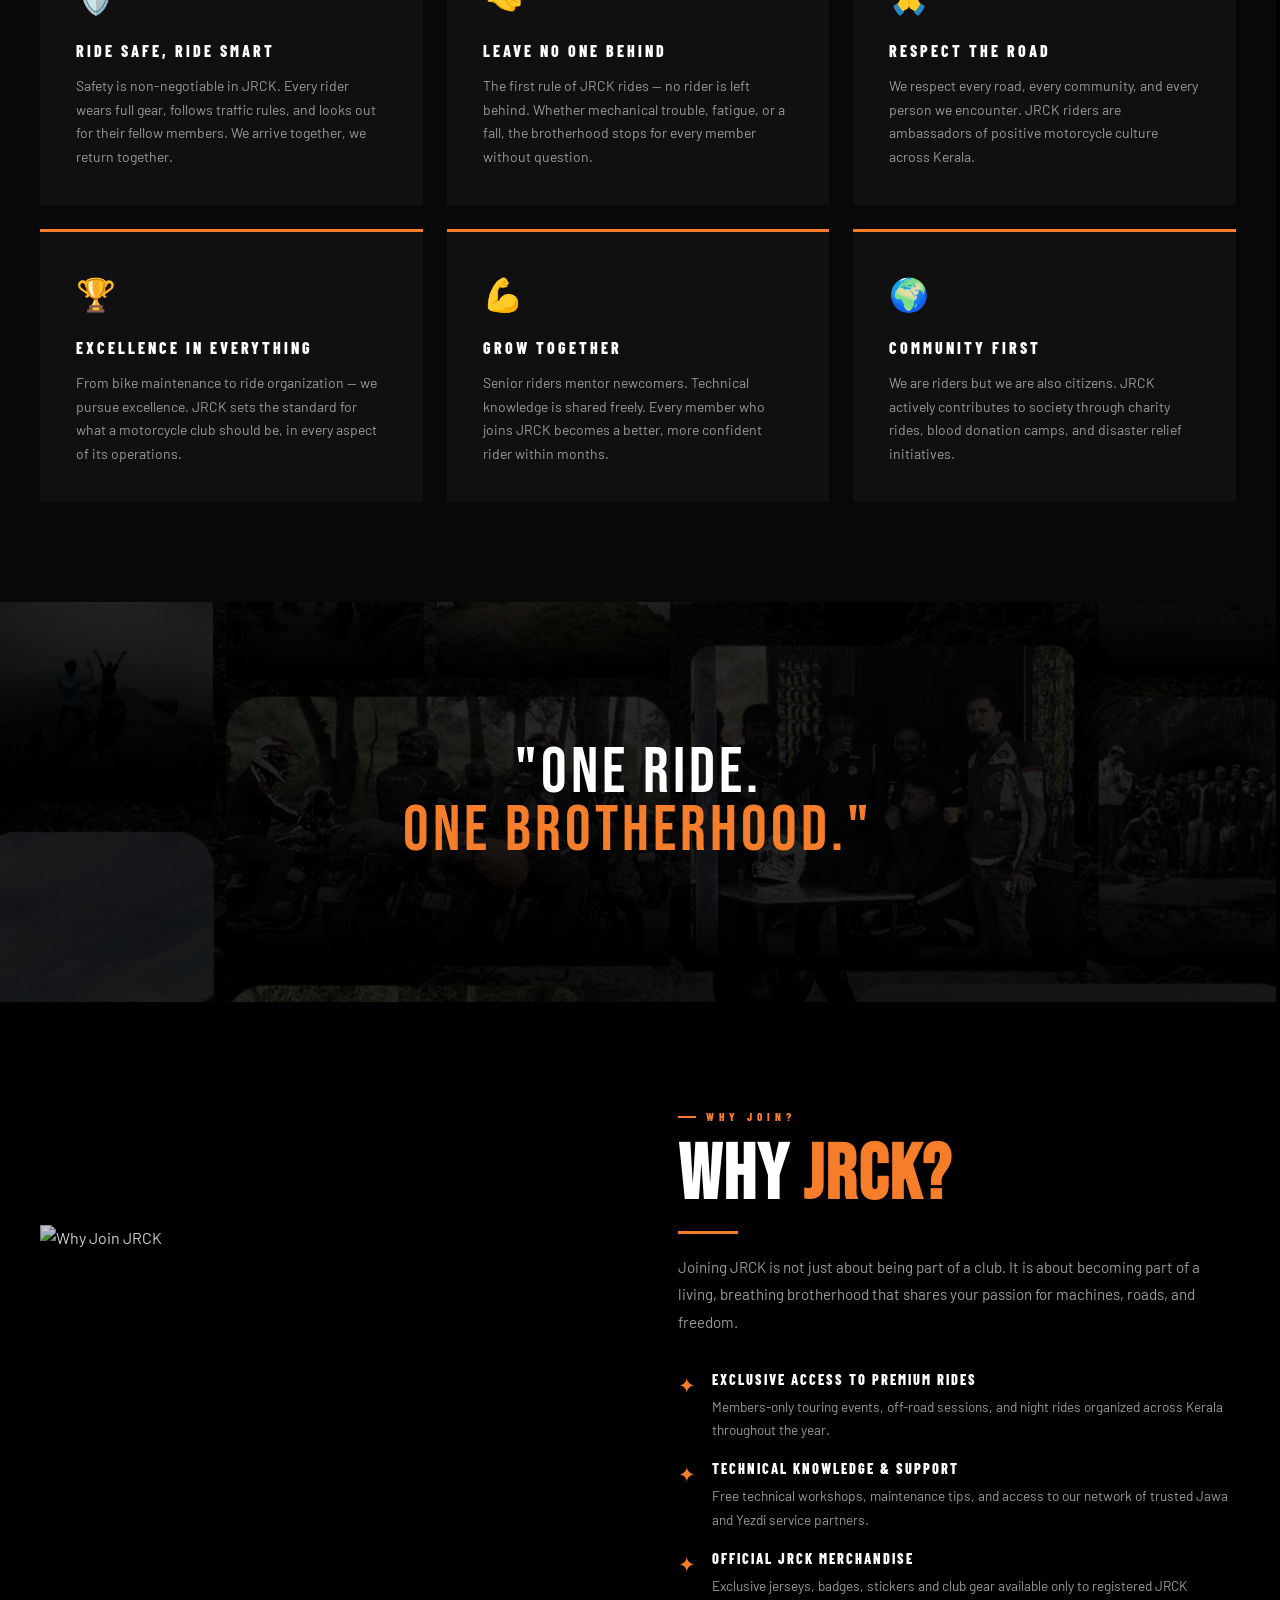
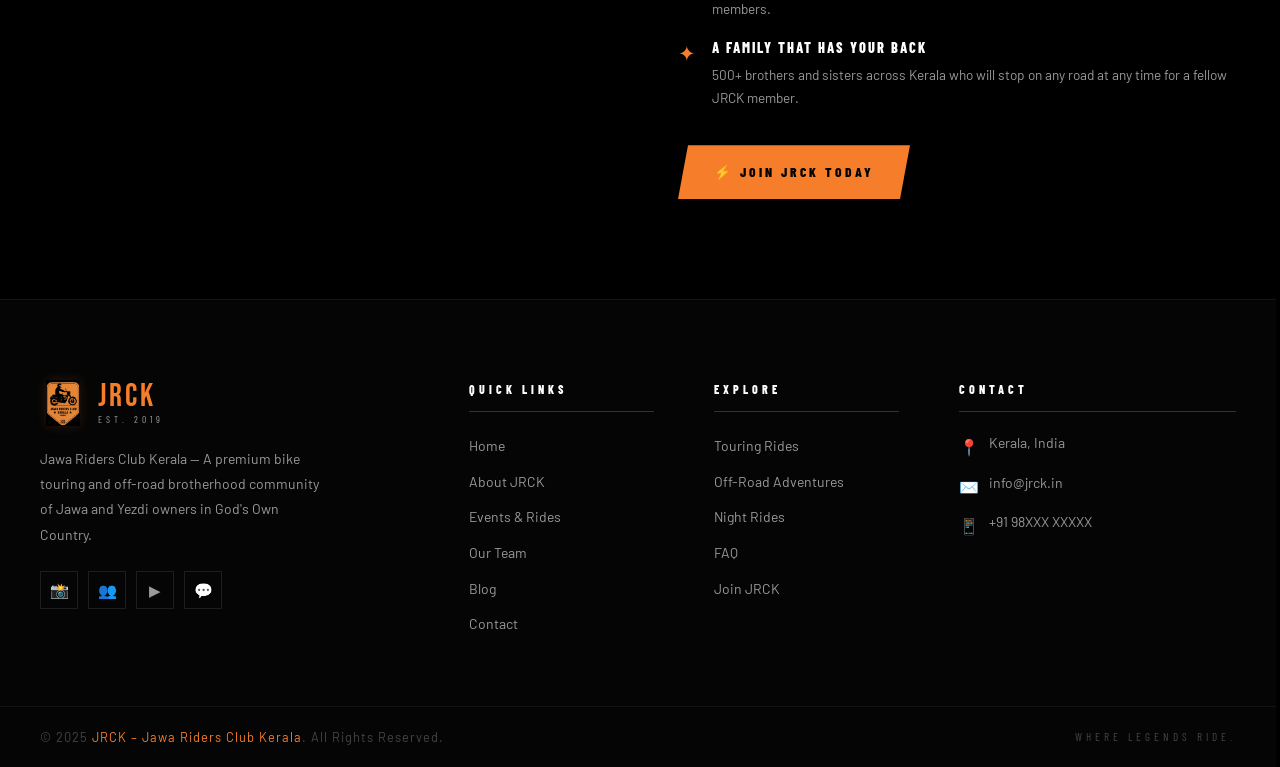
==== commit 310bf234: "Update about.html" ====
--- a/jrck-website/about.html
+++ b/jrck-website/about.html
@@ -183,7 +183,7 @@
         <div class="ht-spine-line ht-spine-line--bottom"></div>
       </div>
       <div class="ht-img-panel">
-        <img src="assets/images/group-4.jpeg" alt="JRCK Community 2020" loading="lazy">
+        <img src="assets/images/group-2.jpeg" alt="JRCK Community 2020" loading="lazy">
         <div class="ht-img-overlay ht-img-overlay--right"></div>
         <div class="ht-img-blend ht-img-blend--right"></div>
         <div class="ht-year-stamp">2020</div>
@@ -251,7 +251,7 @@
     <!-- 2023–25 — image LEFT -->
     <div class="ht-entry ht-entry--img-left anim-fade">
       <div class="ht-img-panel">
-        <img src="assets/images/group-2.jpeg" alt="JRCK Statewide 2023-25" loading="lazy" style="object-position: center 70%;">
+        <img src="assets/images/group-4.jpeg" alt="JRCK Statewide 2023-25" loading="lazy" style="object-position: center 70%;">
         <div class="ht-img-overlay"></div>
         <div class="ht-img-blend"></div>
         <div class="ht-year-stamp">2023–25</div>
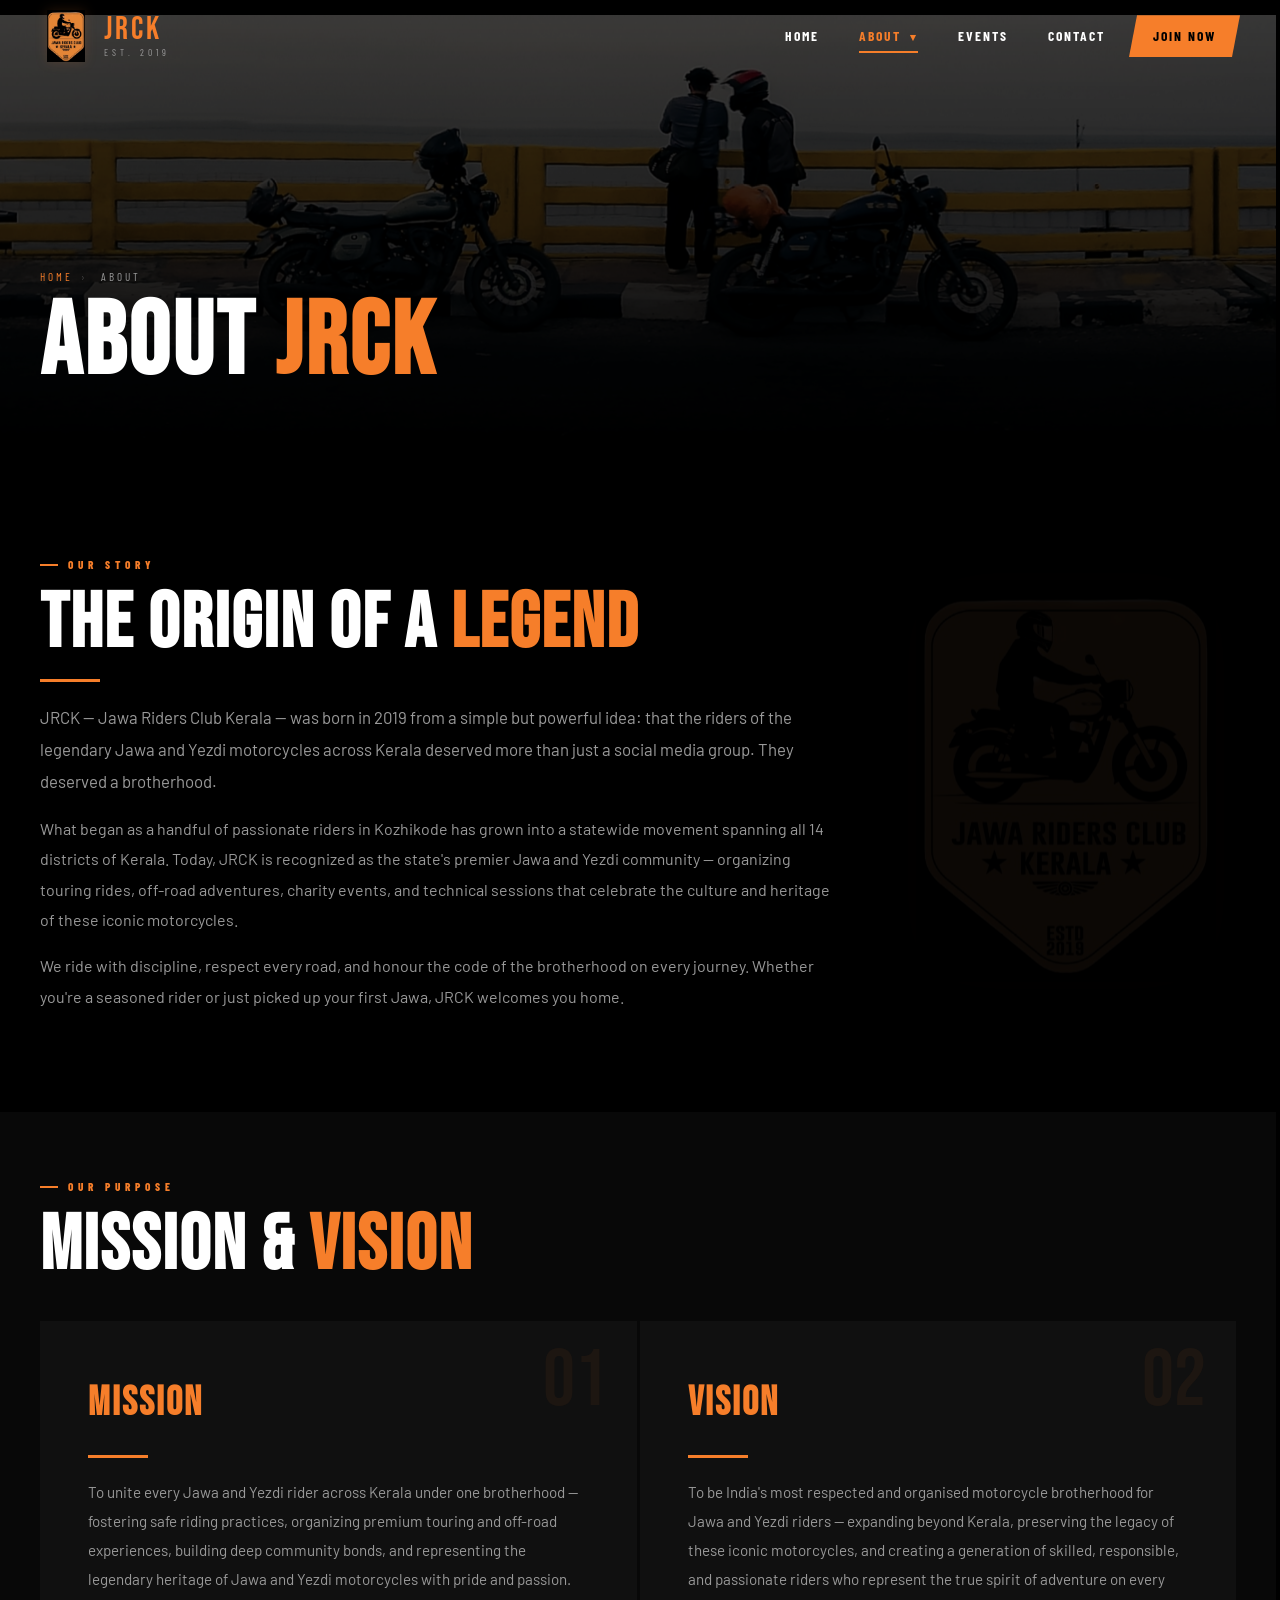
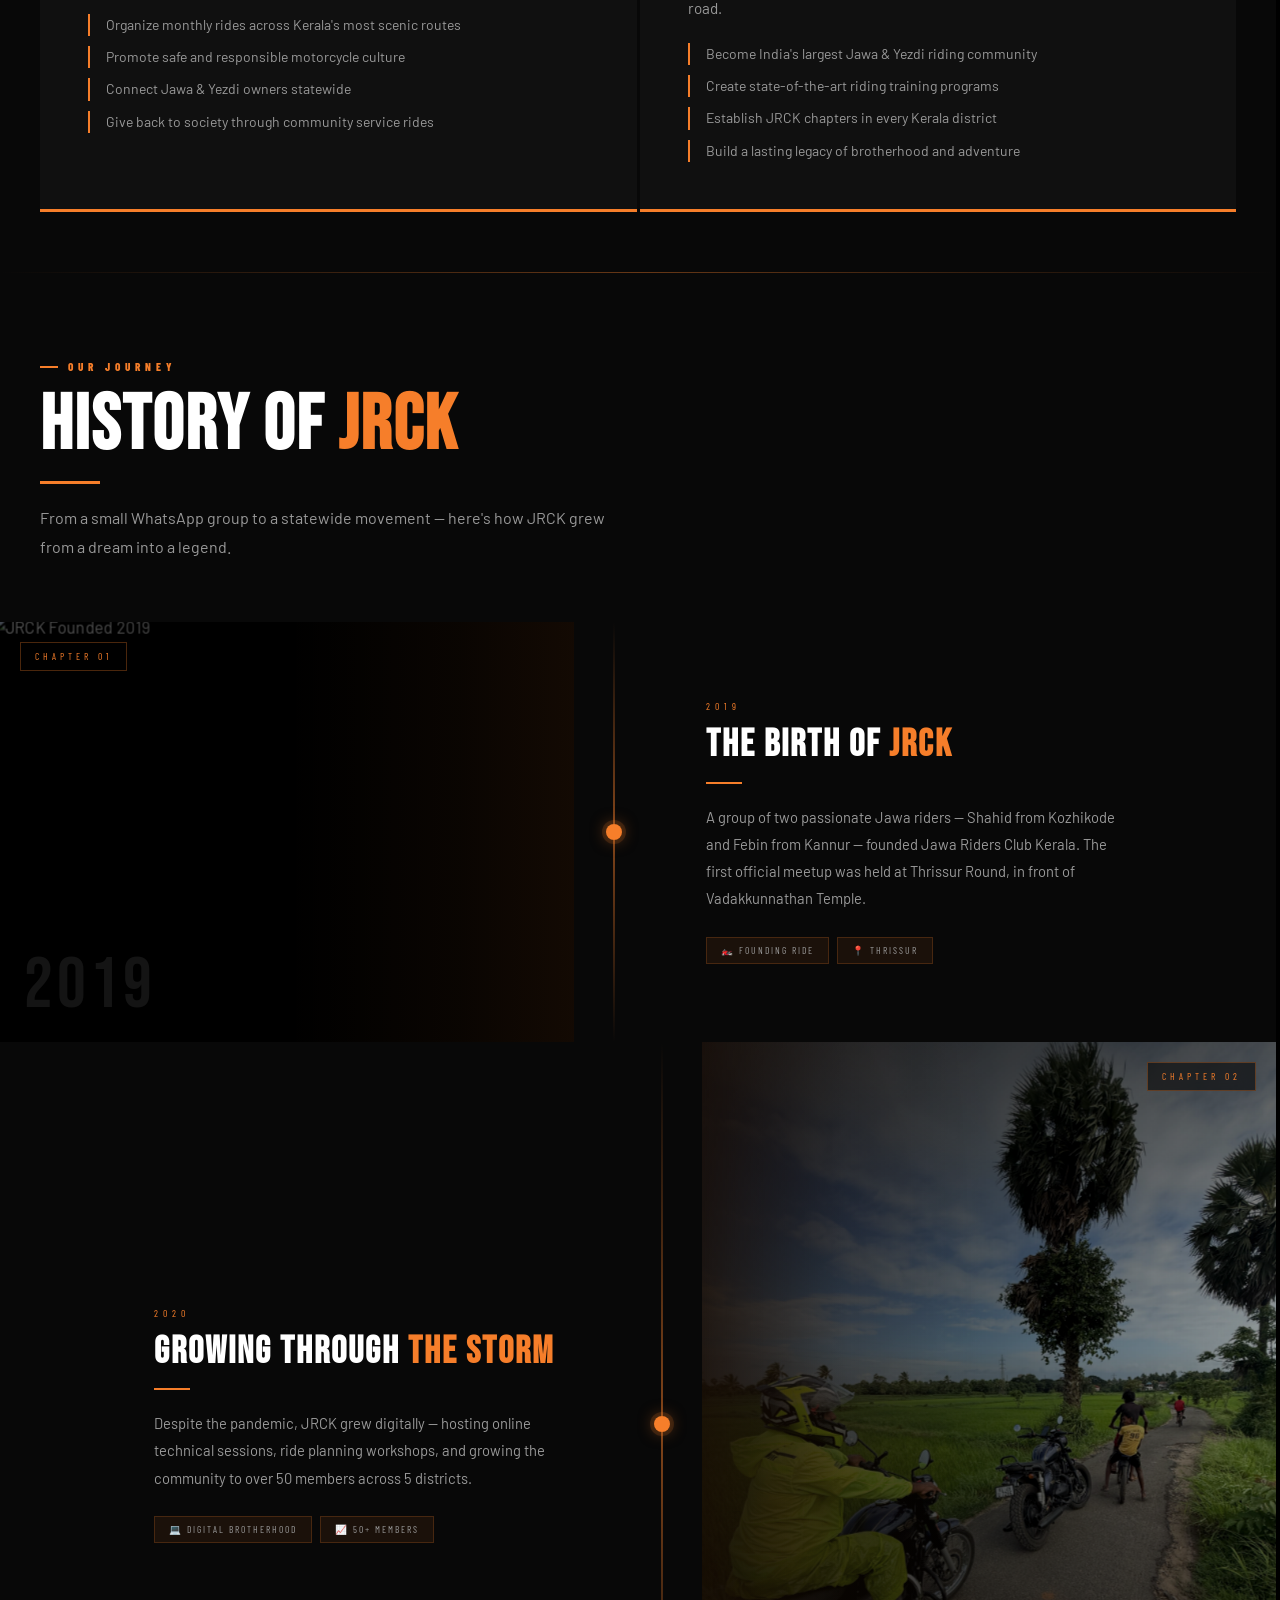
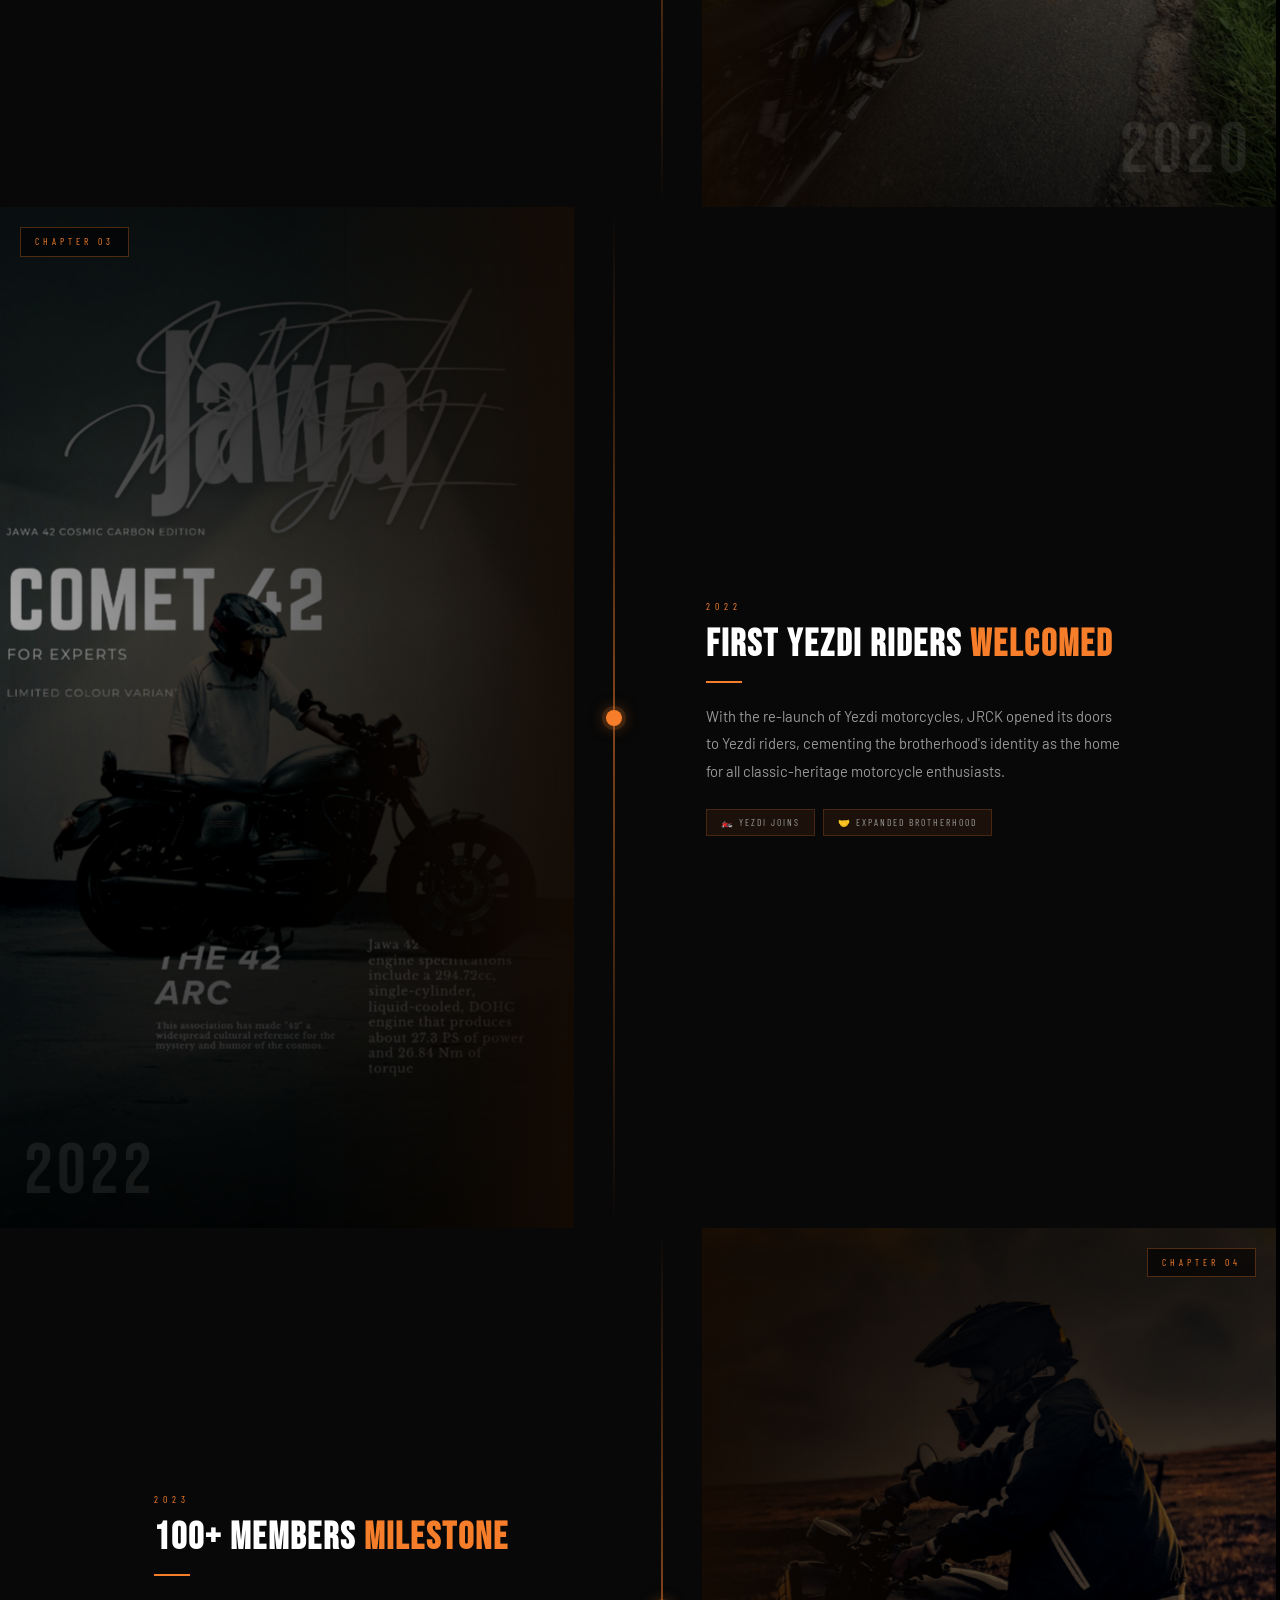
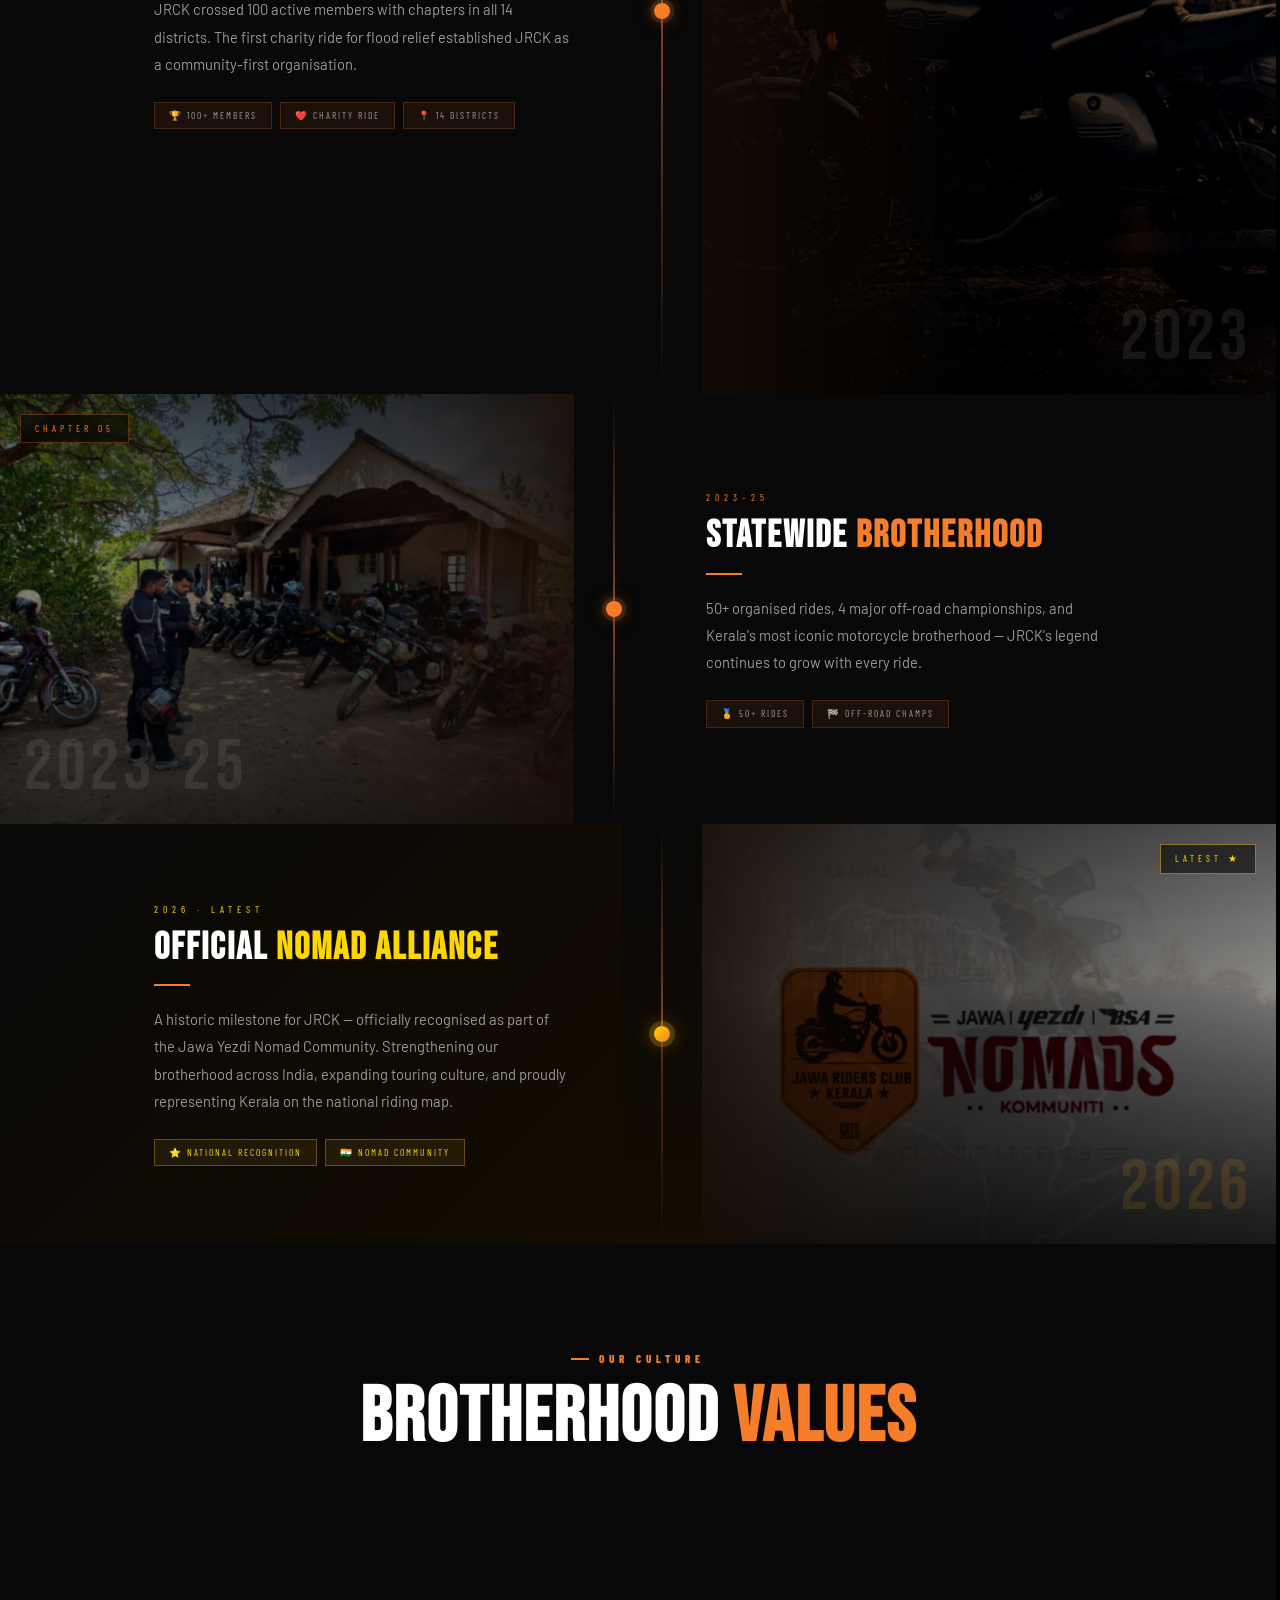
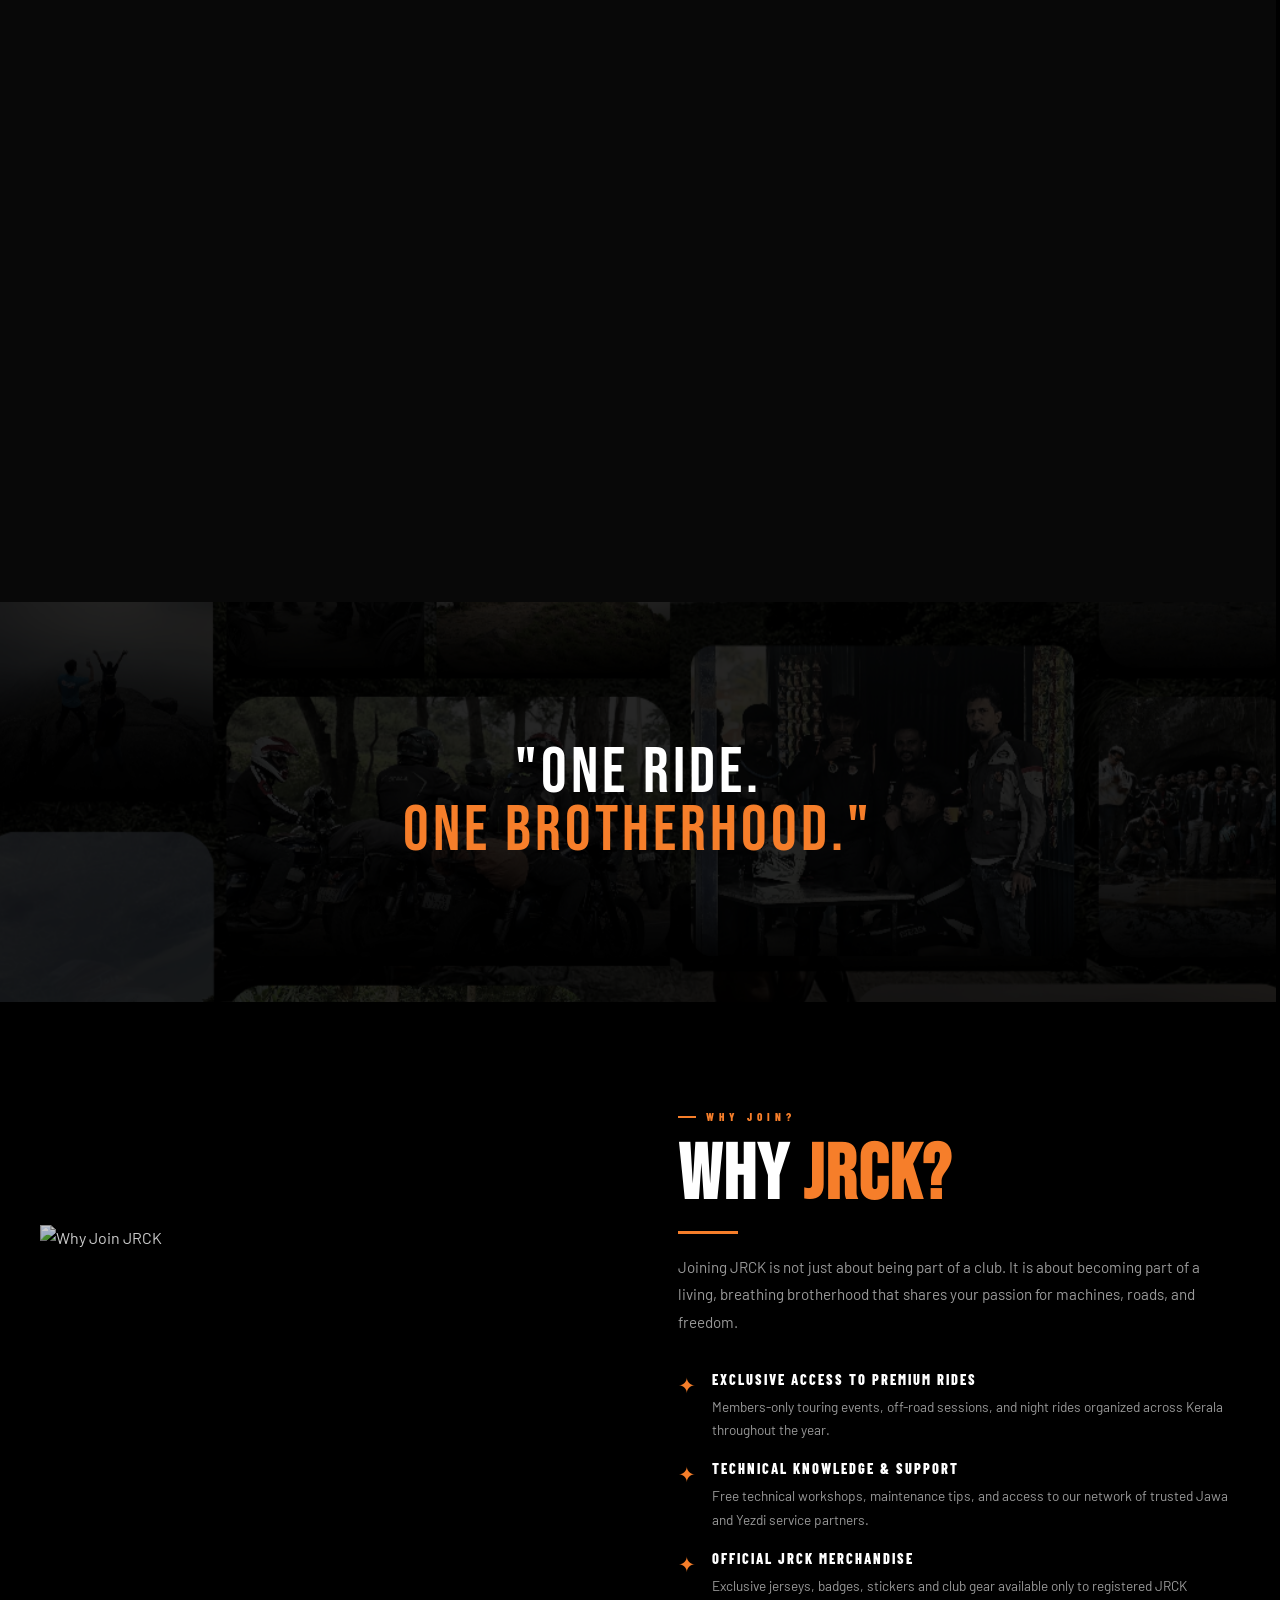
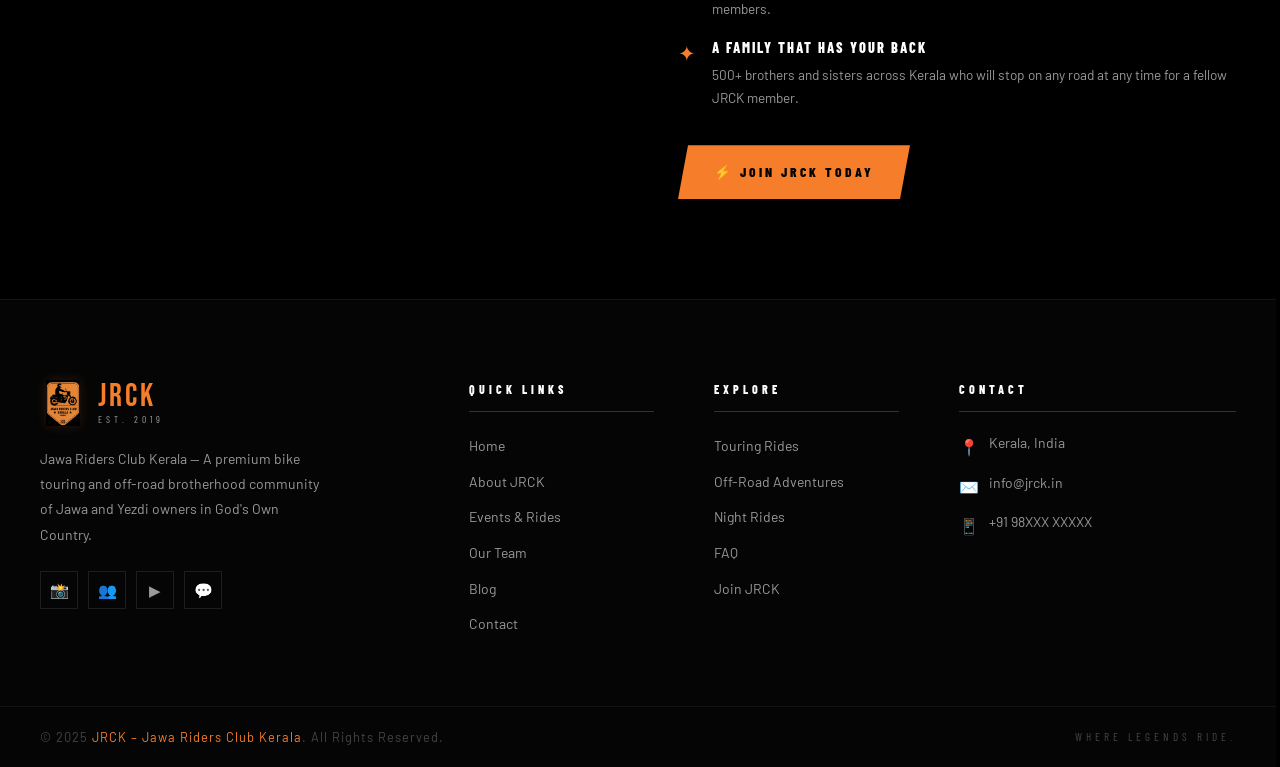
==== commit 0f0f87ba: "Update about.html" ====
--- a/jrck-website/about.html
+++ b/jrck-website/about.html
@@ -13,13 +13,13 @@
 
 <!-- HEADER -->
 <header id="header">
-  <a href="index.html" class="nav-logo">
+  <a href="/" class="nav-logo">
     <img src="assets/images/logo.png" alt="JRCK Logo" class="logo-svg" style="object-fit:contain;">
     <div><span class="nav-logo-text">JRCK</span><span class="nav-logo-sub">Est. 2019</span></div>
   </a>
   <nav>
     <ul class="nav-links">
-      <li><a href="index.html">Home</a></li>
+      <li><a href="/">Home</a></li>
       <li class="dropdown">
         <a href="about.html" class="active">About <span class="dropdown-arrow">▾</span></a>
         <ul class="dropdown-menu">
@@ -38,7 +38,7 @@
   <button class="hamburger" aria-label="Menu"><span></span><span></span><span></span></button>
 </header>
 <nav class="nav-mobile">
-  <a href="index.html">Home</a>
+  <a href="/">Home</a>
   <a href="about.html">About JRCK</a>
   <a href="events.html" class="mobile-sub">↳ Events & Rides</a>
   <a href="team.html" class="mobile-sub">↳ Our Team</a>
@@ -53,7 +53,7 @@
   <div class="page-hero-bg" style="background-image: url('assets/images/banner-4.jpeg');"></div>
   <div class="page-hero-overlay"></div>
   <div class="container page-hero-content">
-    <p class="page-breadcrumb"><a href="index.html">Home</a><span>›</span> About</p>
+    <p class="page-breadcrumb"><a href="/">Home</a><span>›</span> About</p>
     <h1 class="page-title">About <span>JRCK</span></h1>
   </div>
 </section>
@@ -412,7 +412,7 @@
     <div class="container">
       <div class="footer-grid">
         <div class="footer-brand">
-          <a href="index.html" class="nav-logo">
+          <a href="/" class="nav-logo">
             <img src="assets/images/logo.png" alt="JRCK Logo" class="logo-svg" style="object-fit:contain;">
             <div><span class="nav-logo-text">JRCK</span><span class="nav-logo-sub">Est. 2019</span></div>
           </a>
@@ -427,7 +427,7 @@
         <div>
           <h4 class="footer-heading">Quick Links</h4>
           <ul class="footer-links">
-            <li><a href="index.html">Home</a></li>
+            <li><a href="/">Home</a></li>
             <li><a href="about.html">About JRCK</a></li>
             <li><a href="events.html">Events & Rides</a></li>
             <li><a href="team.html">Our Team</a></li>
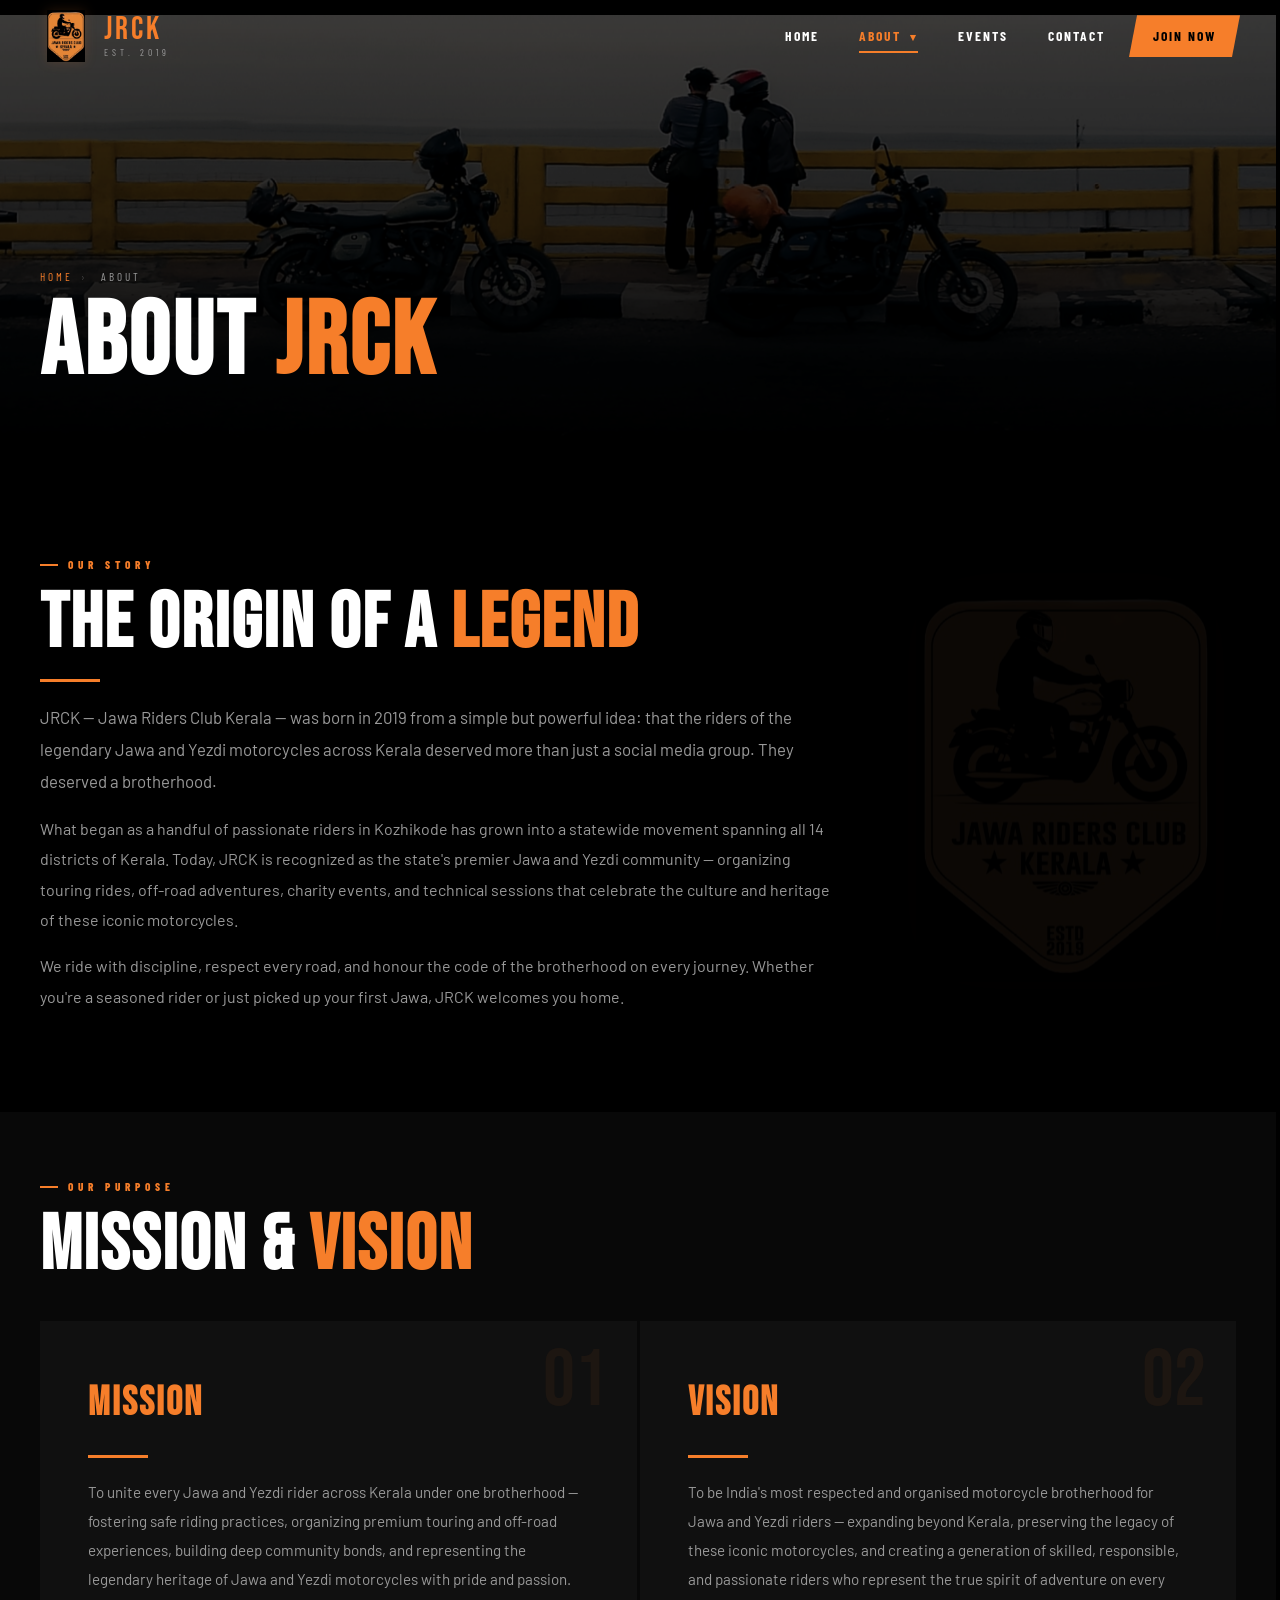
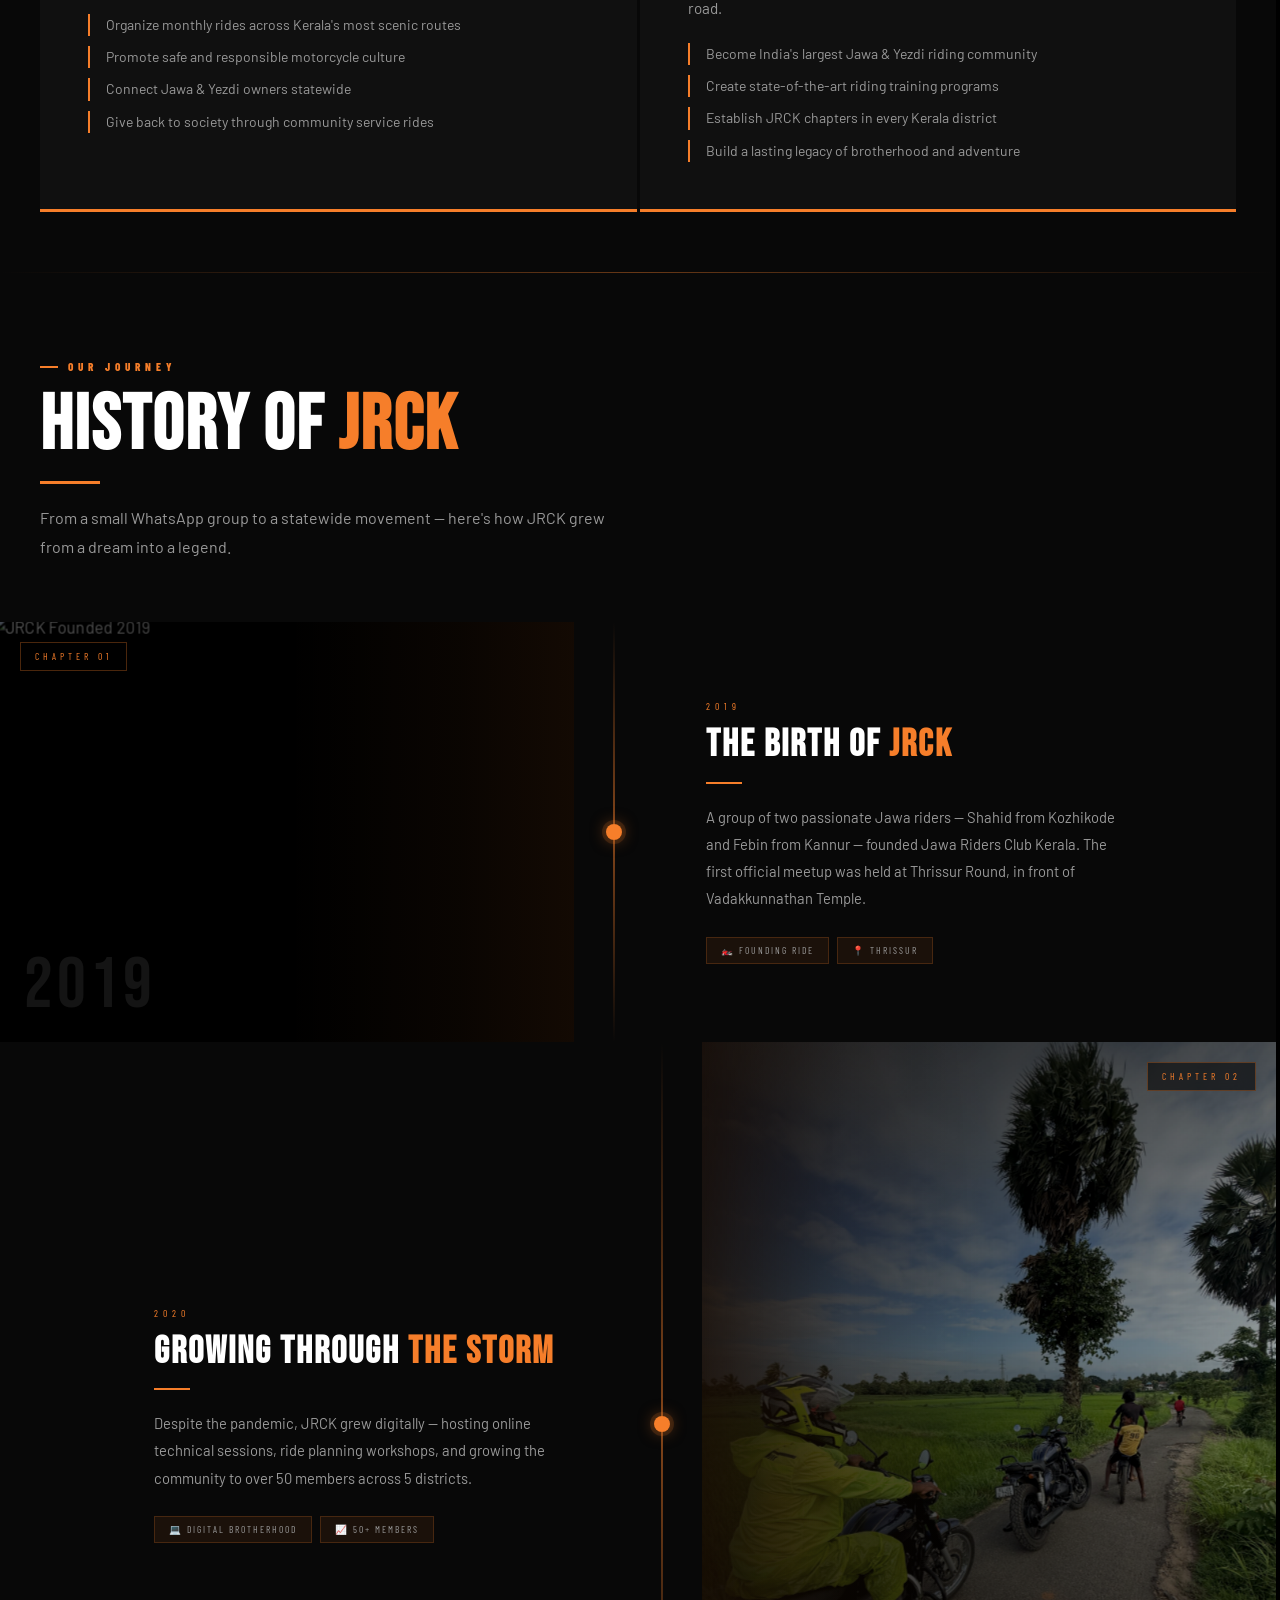
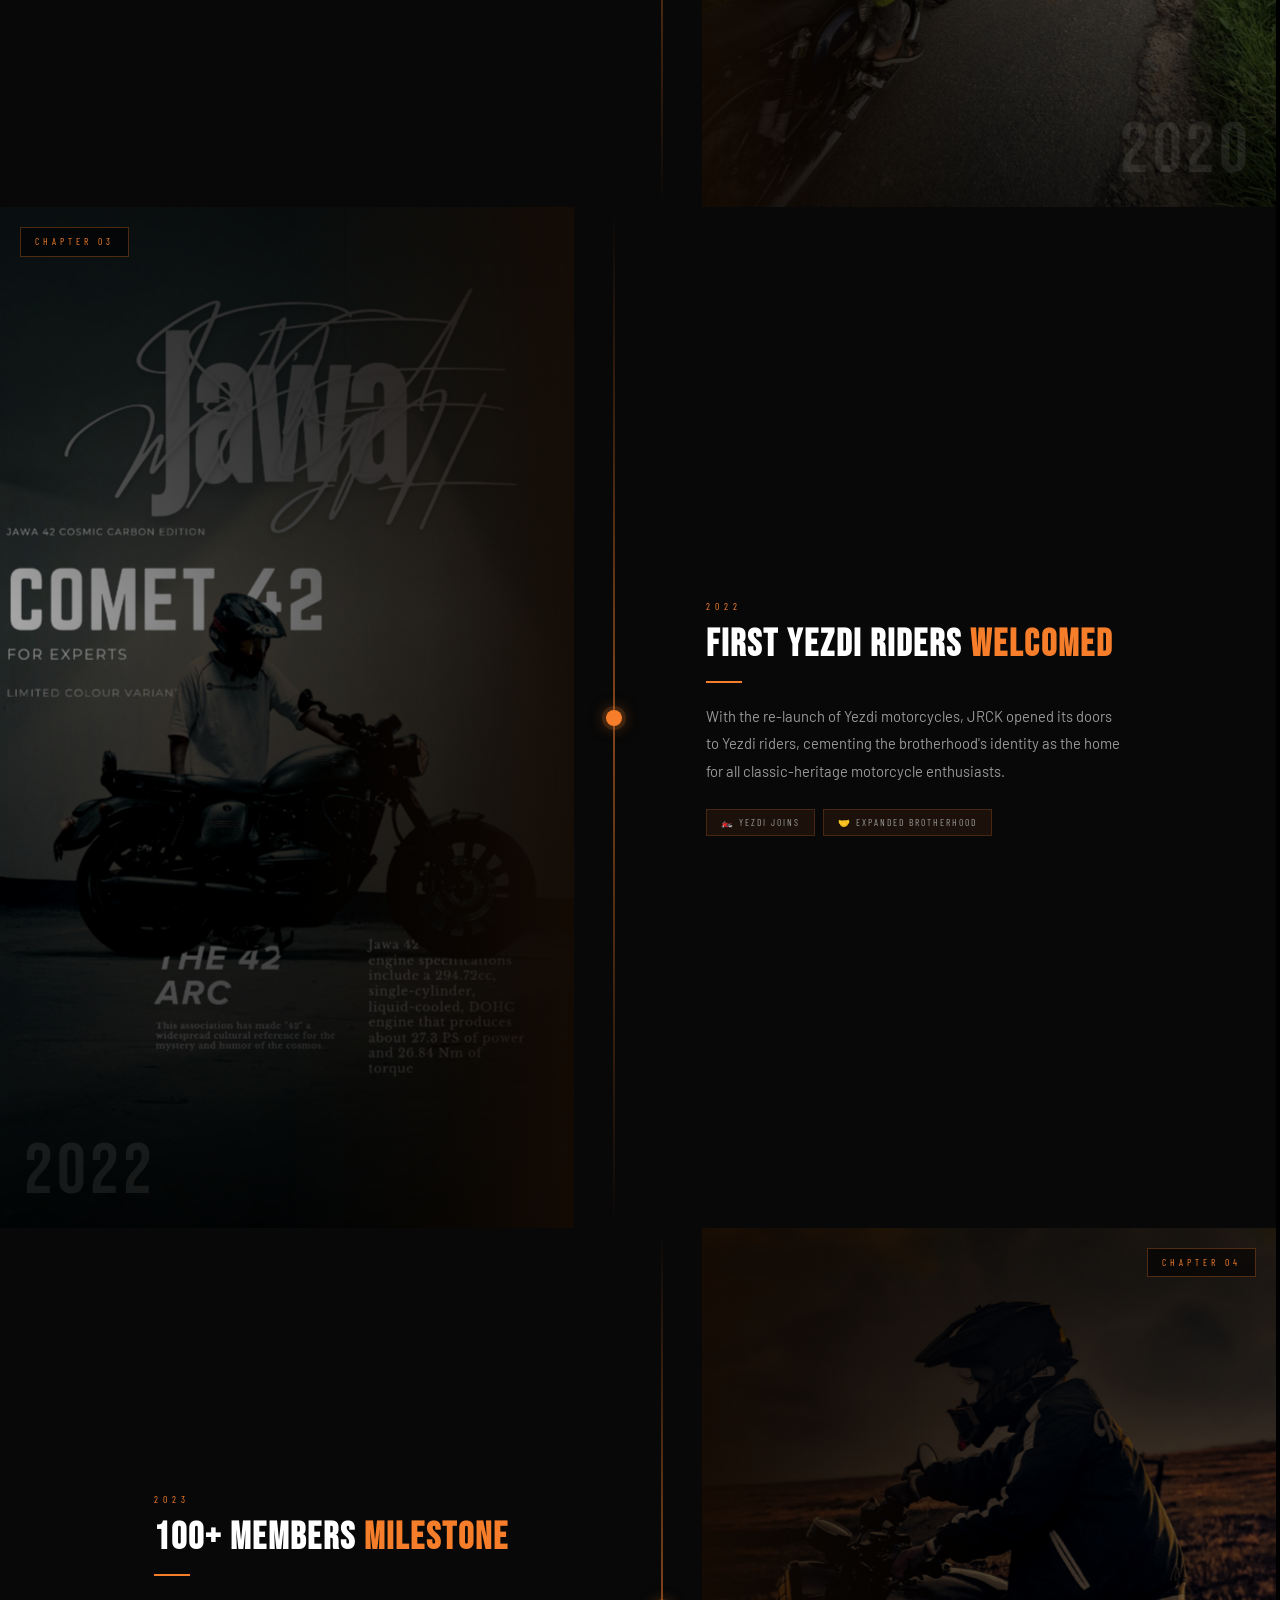
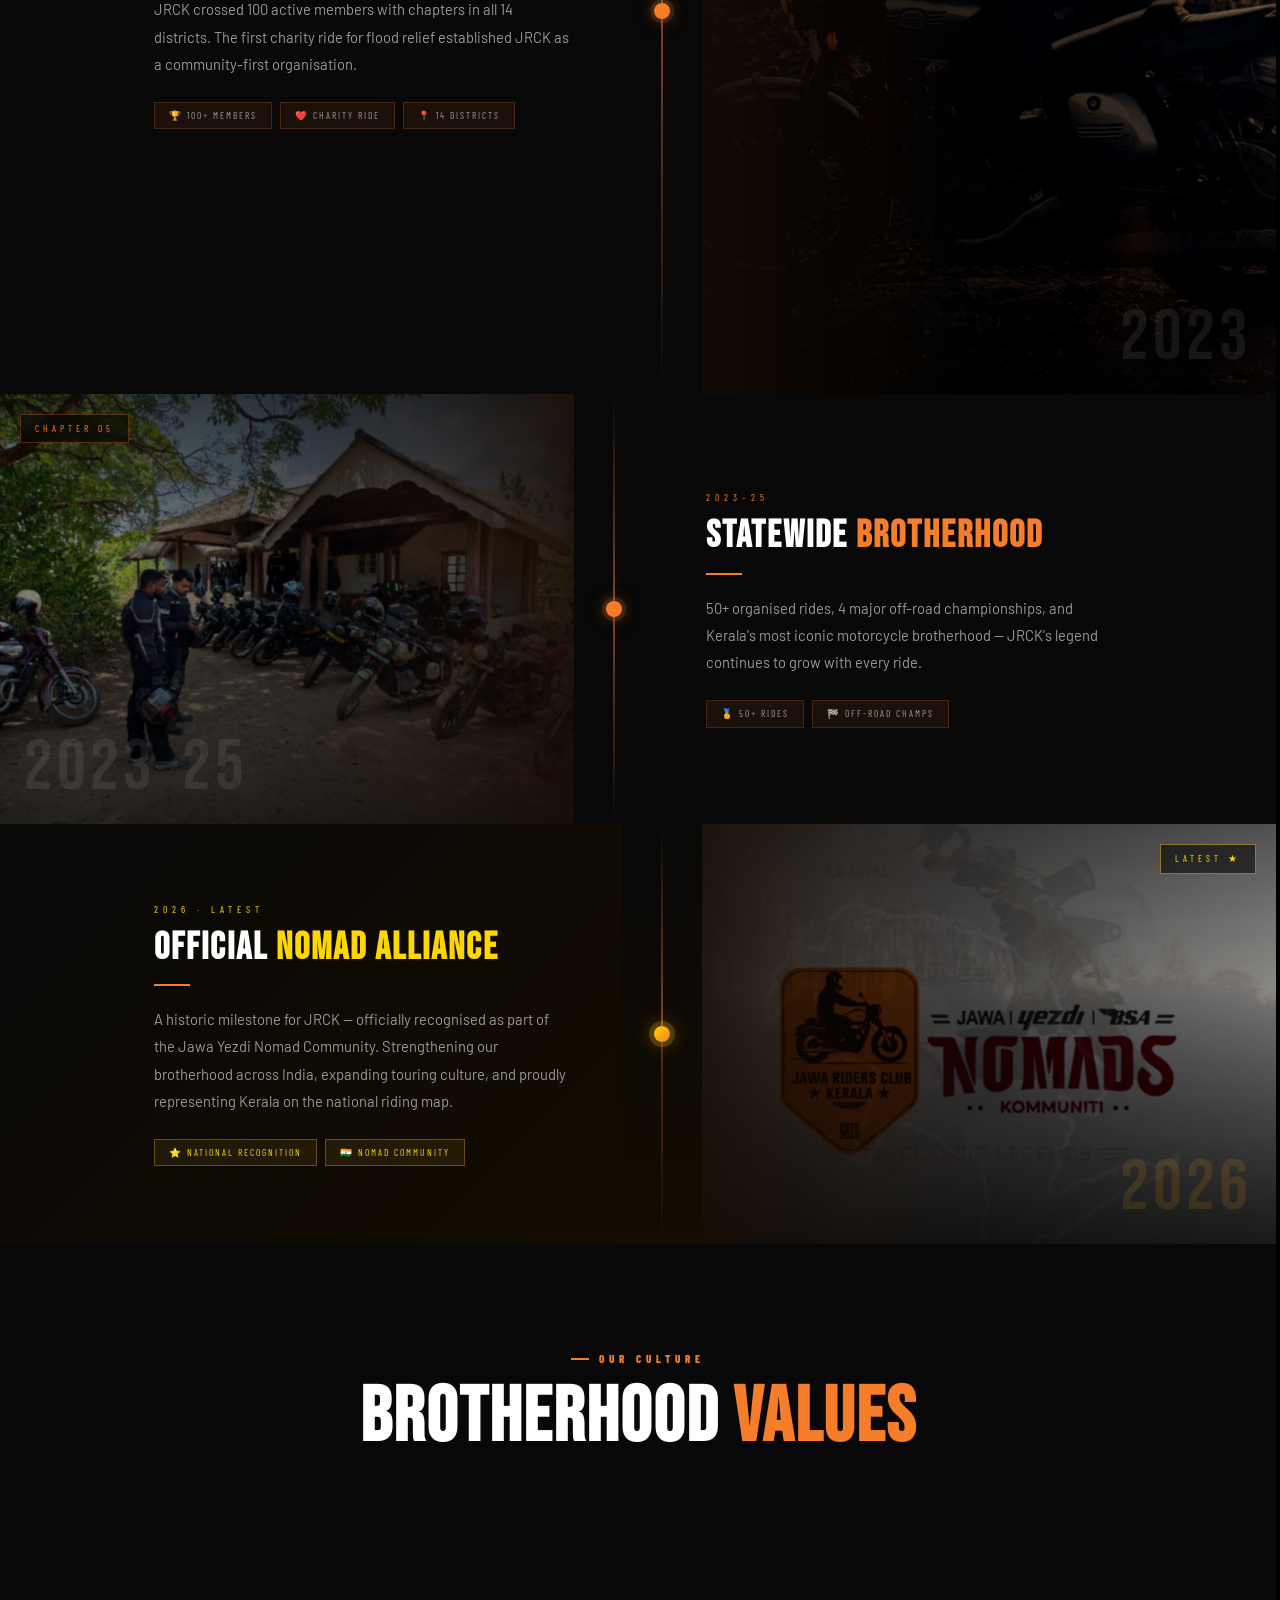
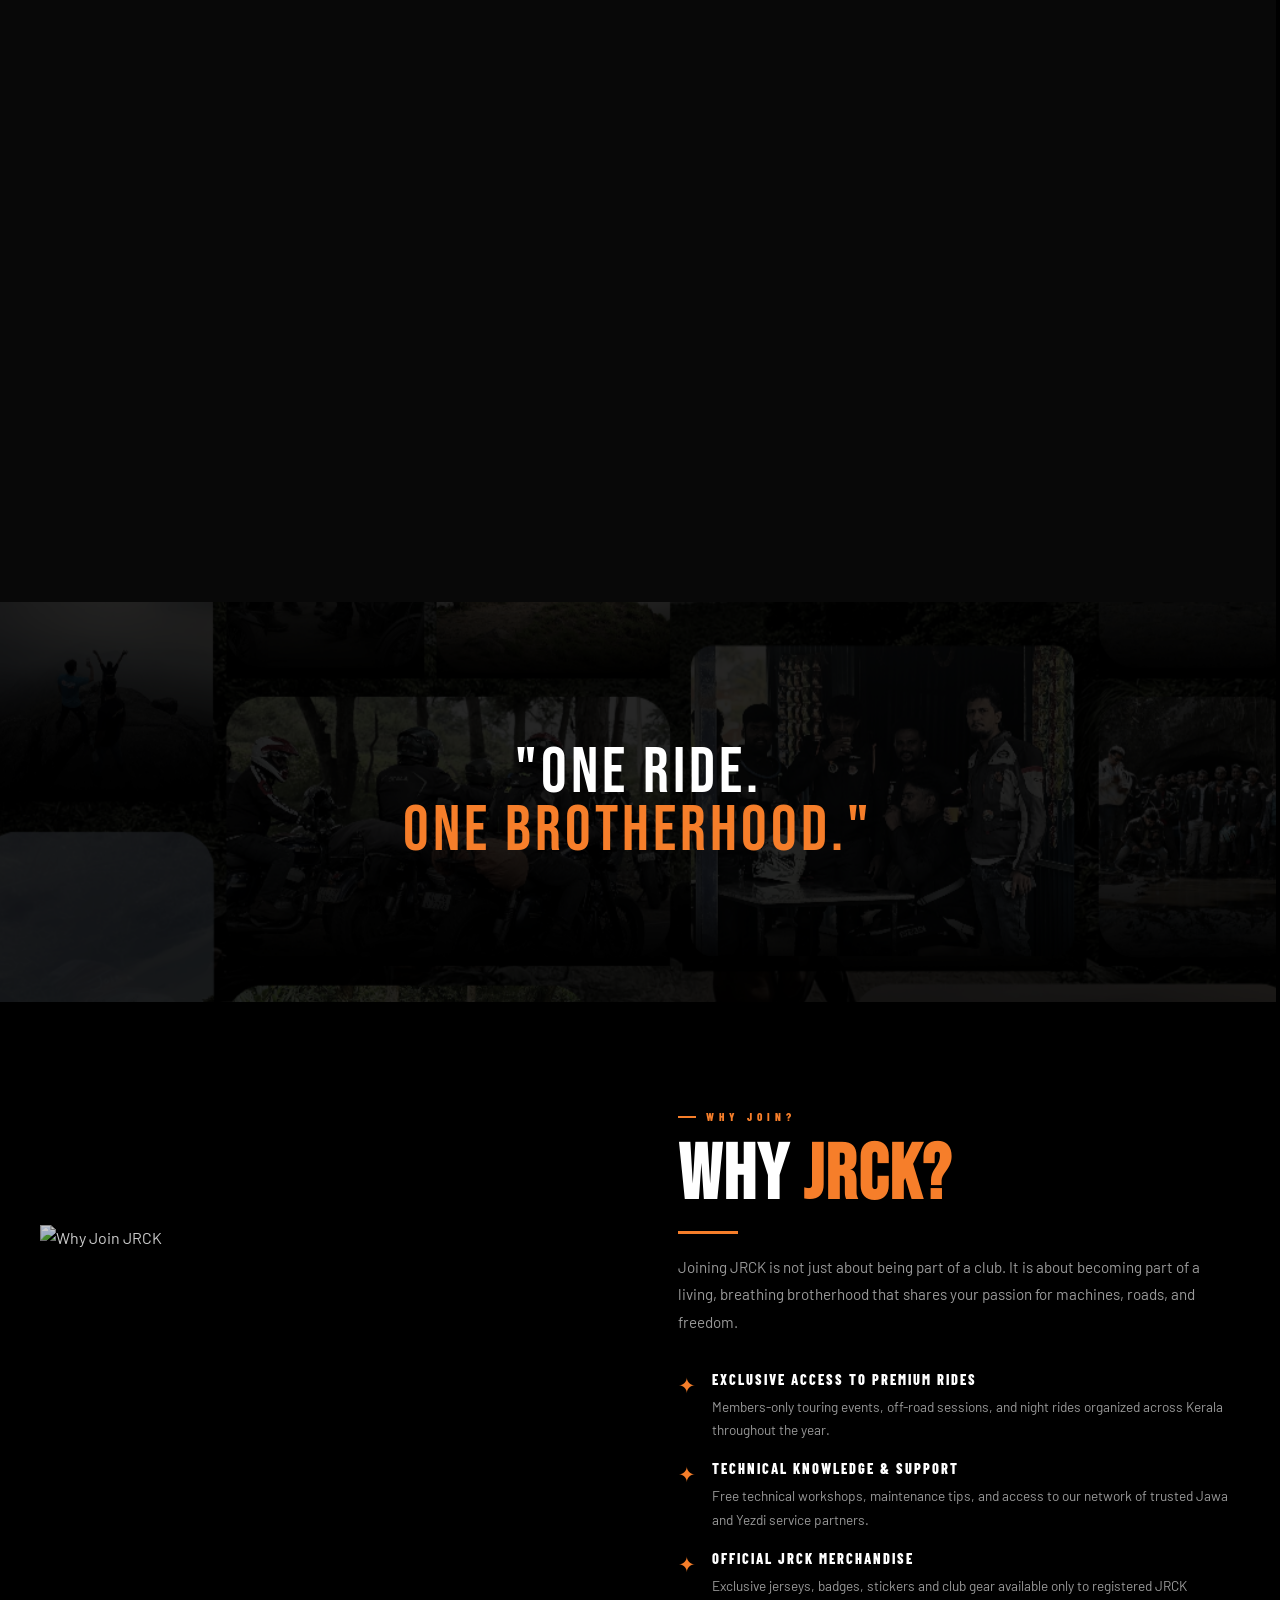
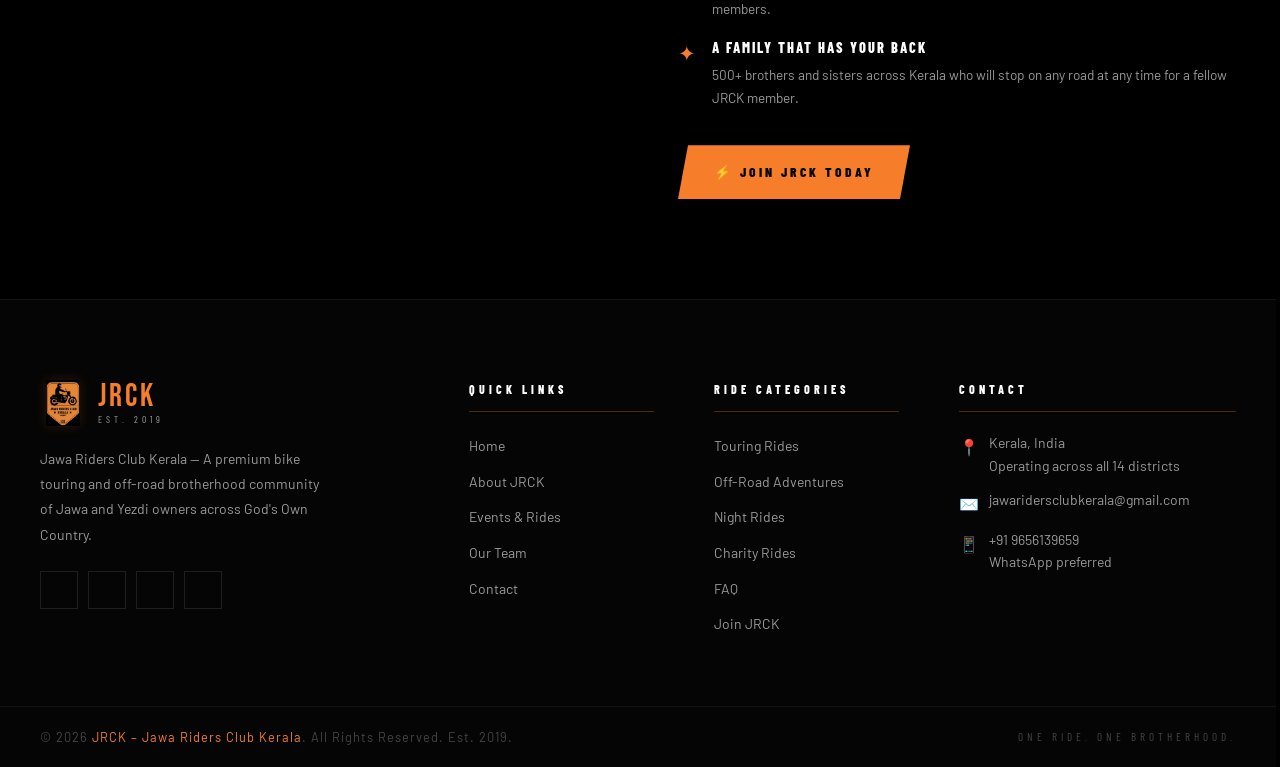
==== commit 1e23e8cd: "Update about.html" ====
--- a/jrck-website/about.html
+++ b/jrck-website/about.html
@@ -414,16 +414,32 @@
         <div class="footer-brand">
           <a href="/" class="nav-logo">
             <img src="assets/images/logo.png" alt="JRCK Logo" class="logo-svg" style="object-fit:contain;">
-            <div><span class="nav-logo-text">JRCK</span><span class="nav-logo-sub">Est. 2019</span></div>
+            <div>
+              <span class="nav-logo-text">JRCK</span>
+              <span class="nav-logo-sub">Est. 2019</span>
+            </div>
           </a>
-          <p class="footer-desc">Jawa Riders Club Kerala — A premium bike touring and off-road brotherhood community of Jawa and Yezdi owners in God's Own Country.</p>
-          <div class="footer-social">
-            <a href="https://instagram.com" target="_blank" rel="noopener" class="social-btn">📸</a>
-            <a href="https://facebook.com" target="_blank" rel="noopener" class="social-btn">👥</a>
-            <a href="https://youtube.com" target="_blank" rel="noopener" class="social-btn">▶</a>
-            <a href="https://wa.me" target="_blank" rel="noopener" class="social-btn">💬</a>
-          </div>
-        </div>
+          <p class="footer-desc">Jawa Riders Club Kerala — A premium bike touring and off-road brotherhood community of Jawa and Yezdi owners across God's Own Country.</p>
+			<div class="footer-social">
+			  <a href="https://www.instagram.com/j_r_c_k_?utm_source=ig_web_button_share_sheet&igsh=ZDNlZDc0MzIxNw==" target="_blank" rel="noopener" class="social-btn" aria-label="Instagram">
+				<i class="fab fa-instagram"></i>
+			  </a>
+			  
+			  <a href="https://wa.me/919656139659" target="_blank" rel="noopener" class="social-btn" aria-label="WhatsApp">
+				<i class="fab fa-whatsapp"></i>
+			  </a>
+
+			  <a href="#" target="_blank" rel="noopener" class="social-btn" aria-label="Facebook">
+				<i class="fab fa-facebook-f"></i>
+			  </a>
+
+			  <a href="#" target="_blank" rel="noopener" class="social-btn" aria-label="YouTube">
+				<i class="fab fa-youtube"></i>
+			  </a>
+
+			</div>
+        </div>
+
         <div>
           <h4 class="footer-heading">Quick Links</h4>
           <ul class="footer-links">
@@ -431,25 +447,37 @@
             <li><a href="about.html">About JRCK</a></li>
             <li><a href="events.html">Events & Rides</a></li>
             <li><a href="team.html">Our Team</a></li>
-            <li><a href="blog.html">Blog</a></li>
+            <!--<li><a href="blog.html">Blog</a></li>-->
             <li><a href="contact.html">Contact</a></li>
           </ul>
         </div>
+
         <div>
-          <h4 class="footer-heading">Explore</h4>
+          <h4 class="footer-heading">Ride Categories</h4>
           <ul class="footer-links">
             <li><a href="events.html">Touring Rides</a></li>
             <li><a href="events.html">Off-Road Adventures</a></li>
             <li><a href="events.html">Night Rides</a></li>
+            <li><a href="events.html">Charity Rides</a></li>
             <li><a href="faq.html">FAQ</a></li>
             <li><a href="contact.html#membership">Join JRCK</a></li>
           </ul>
         </div>
+
         <div>
           <h4 class="footer-heading">Contact</h4>
-          <div class="footer-contact-item"><span class="icon">📍</span><span>Kerala, India</span></div>
-          <div class="footer-contact-item"><span class="icon">✉️</span><span>info@jrck.in</span></div>
-          <div class="footer-contact-item"><span class="icon">📱</span><span>+91 98XXX XXXXX</span></div>
+          <div class="footer-contact-item">
+            <span class="icon">📍</span>
+            <span>Kerala, India<br>Operating across all 14 districts</span>
+          </div>
+          <div class="footer-contact-item">
+            <span class="icon">✉️</span>
+            <span>jawaridersclubkerala@gmail.com</span>
+          </div>
+          <div class="footer-contact-item">
+            <span class="icon">📱</span>
+            <span>+91 9656139659<br>WhatsApp preferred</span>
+          </div>
         </div>
       </div>
     </div>
@@ -457,8 +485,8 @@
   <div class="footer-bottom">
     <div class="container">
       <div class="footer-bottom-inner">
-        <p class="footer-copy">© 2025 <span>JRCK – Jawa Riders Club Kerala</span>. All Rights Reserved.</p>
-        <p class="footer-tagline">Where Legends Ride.</p>
+        <p class="footer-copy">© 2026 <span>JRCK – Jawa Riders Club Kerala</span>. All Rights Reserved. Est. 2019.</p>
+        <p class="footer-tagline">One Ride. One Brotherhood.</p>
       </div>
     </div>
   </div>
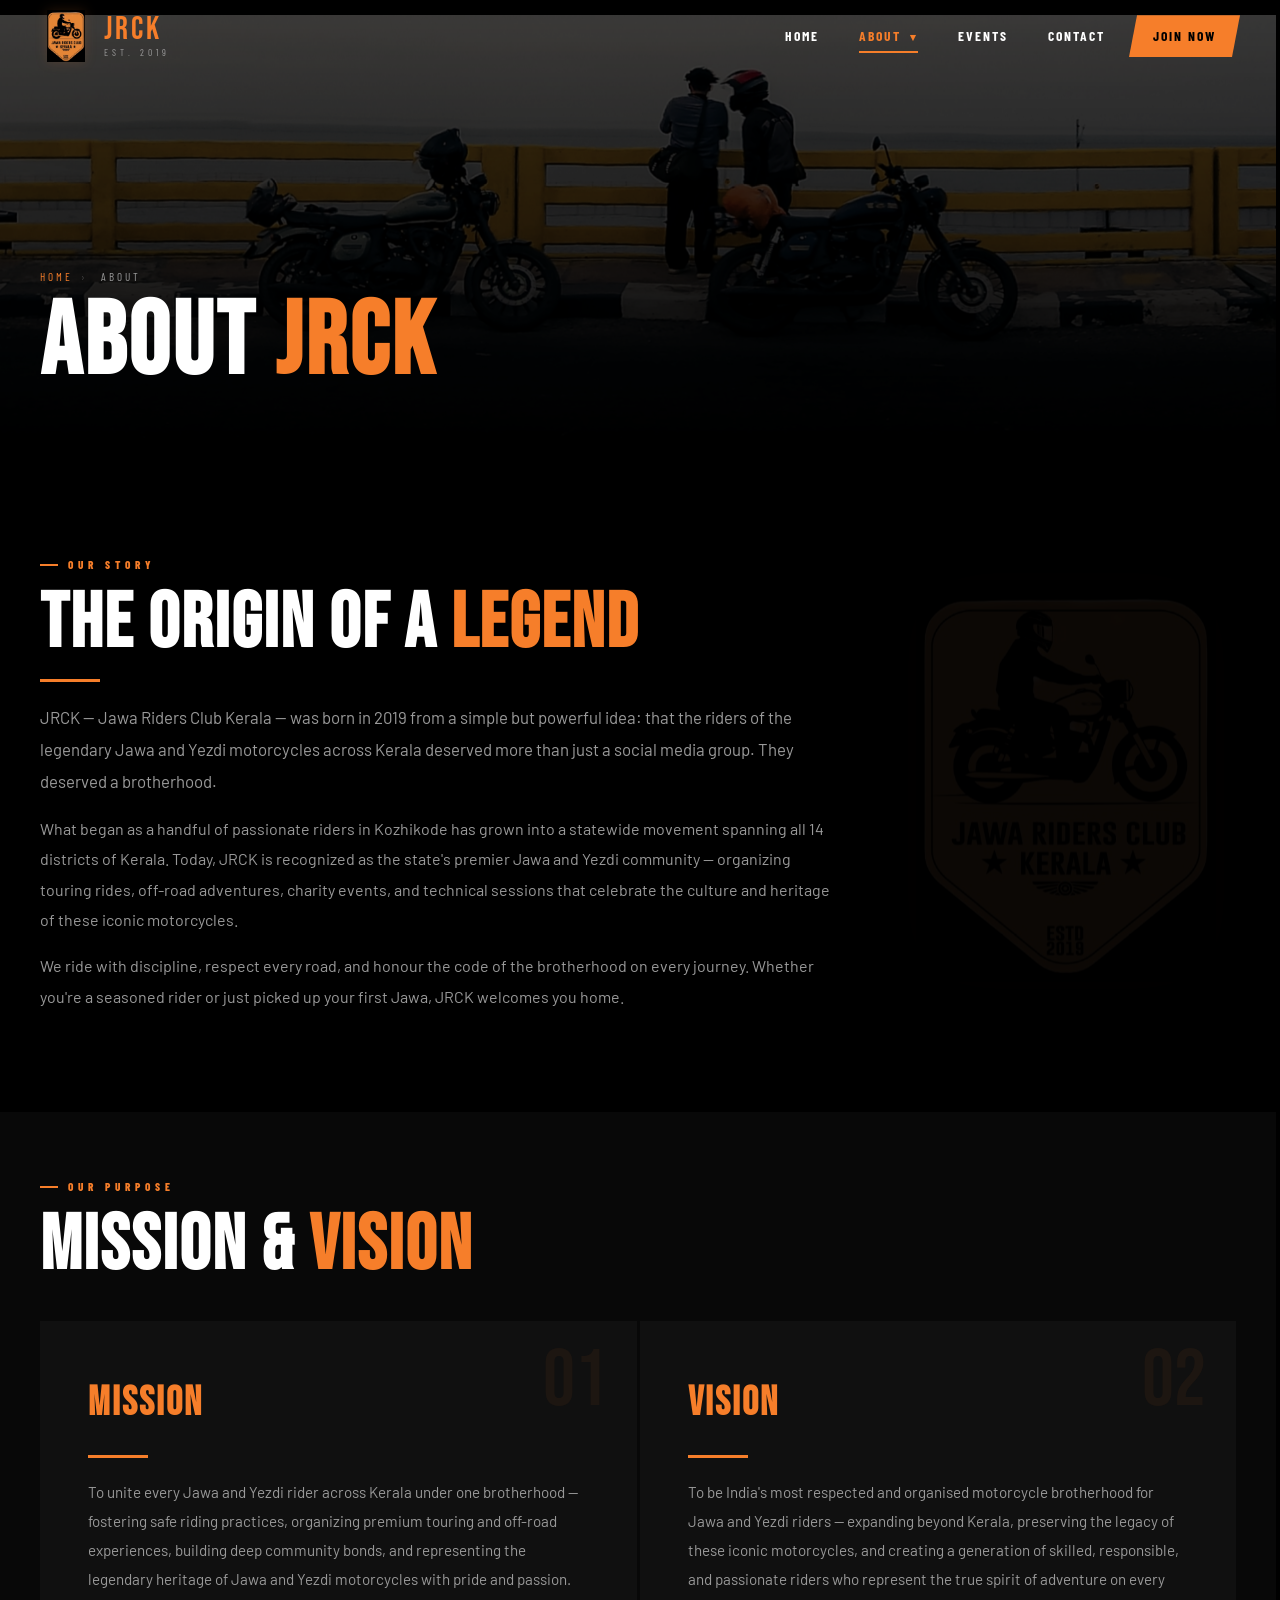
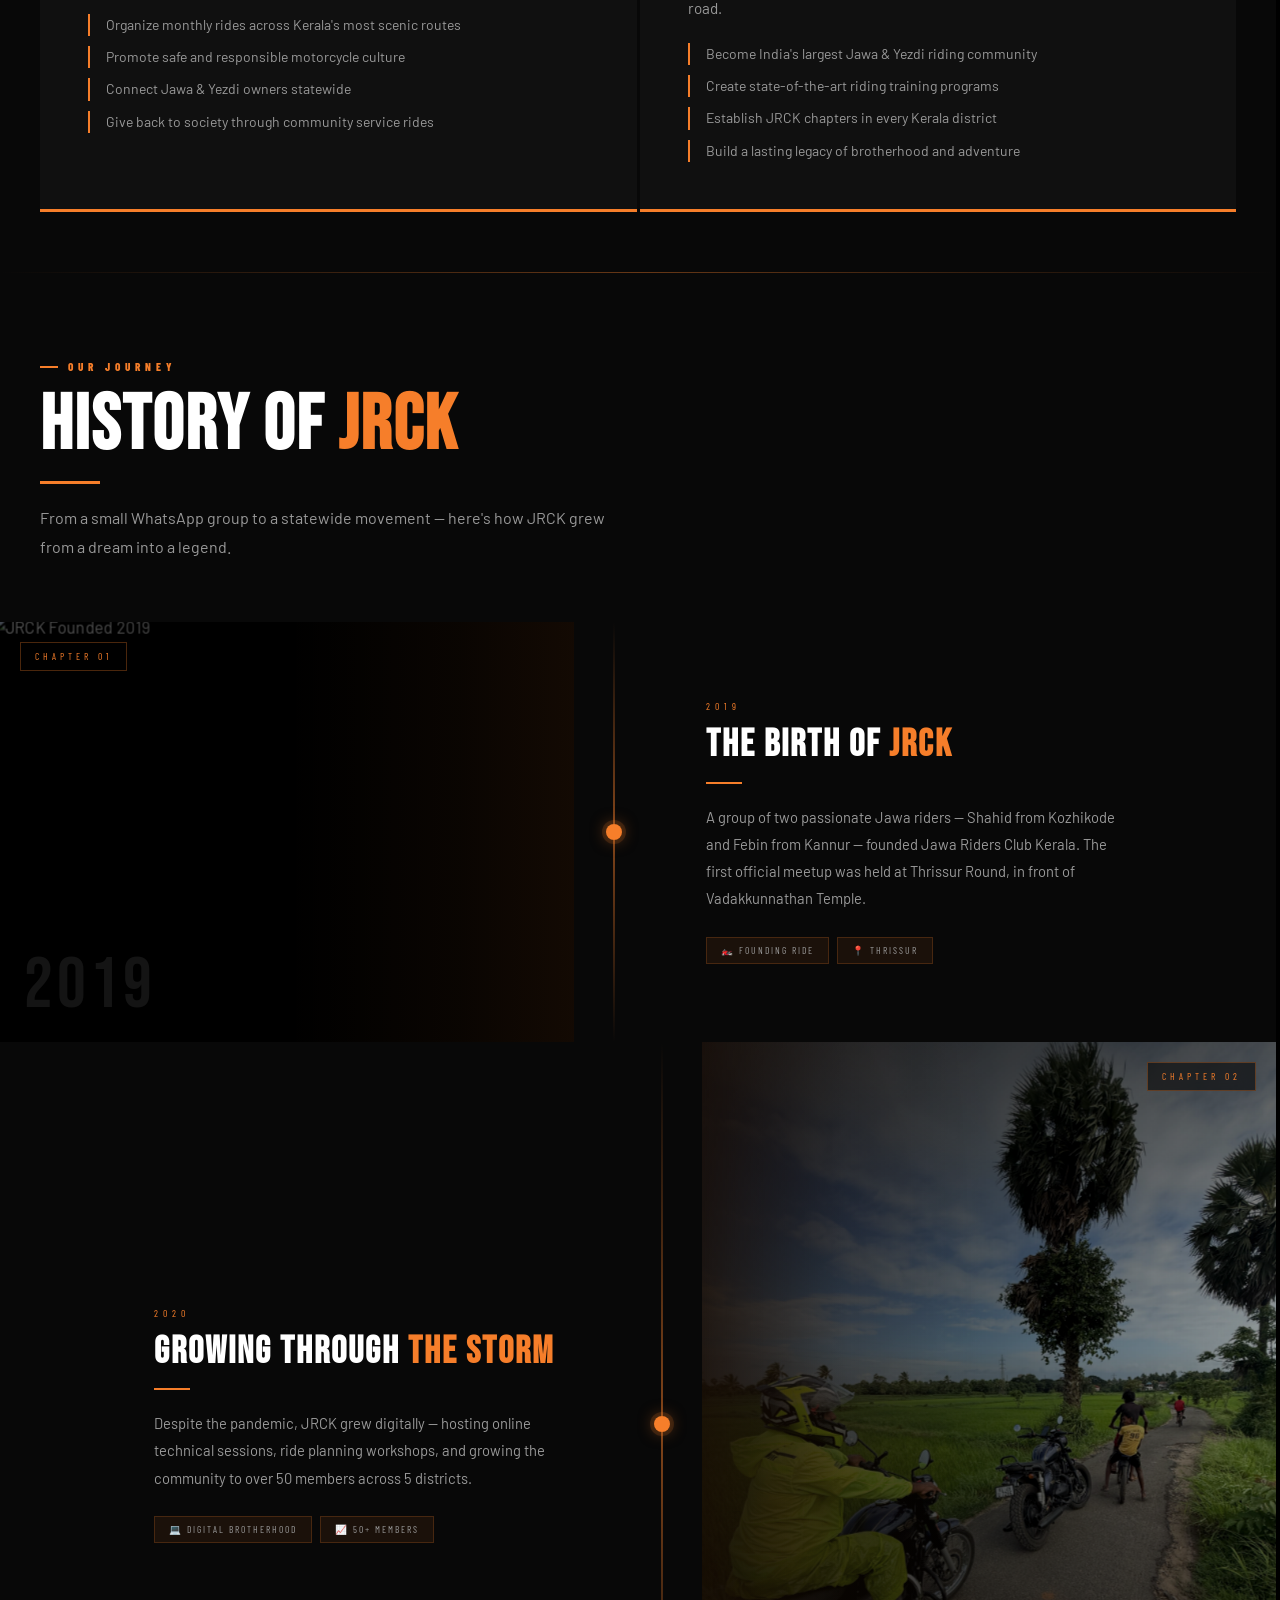
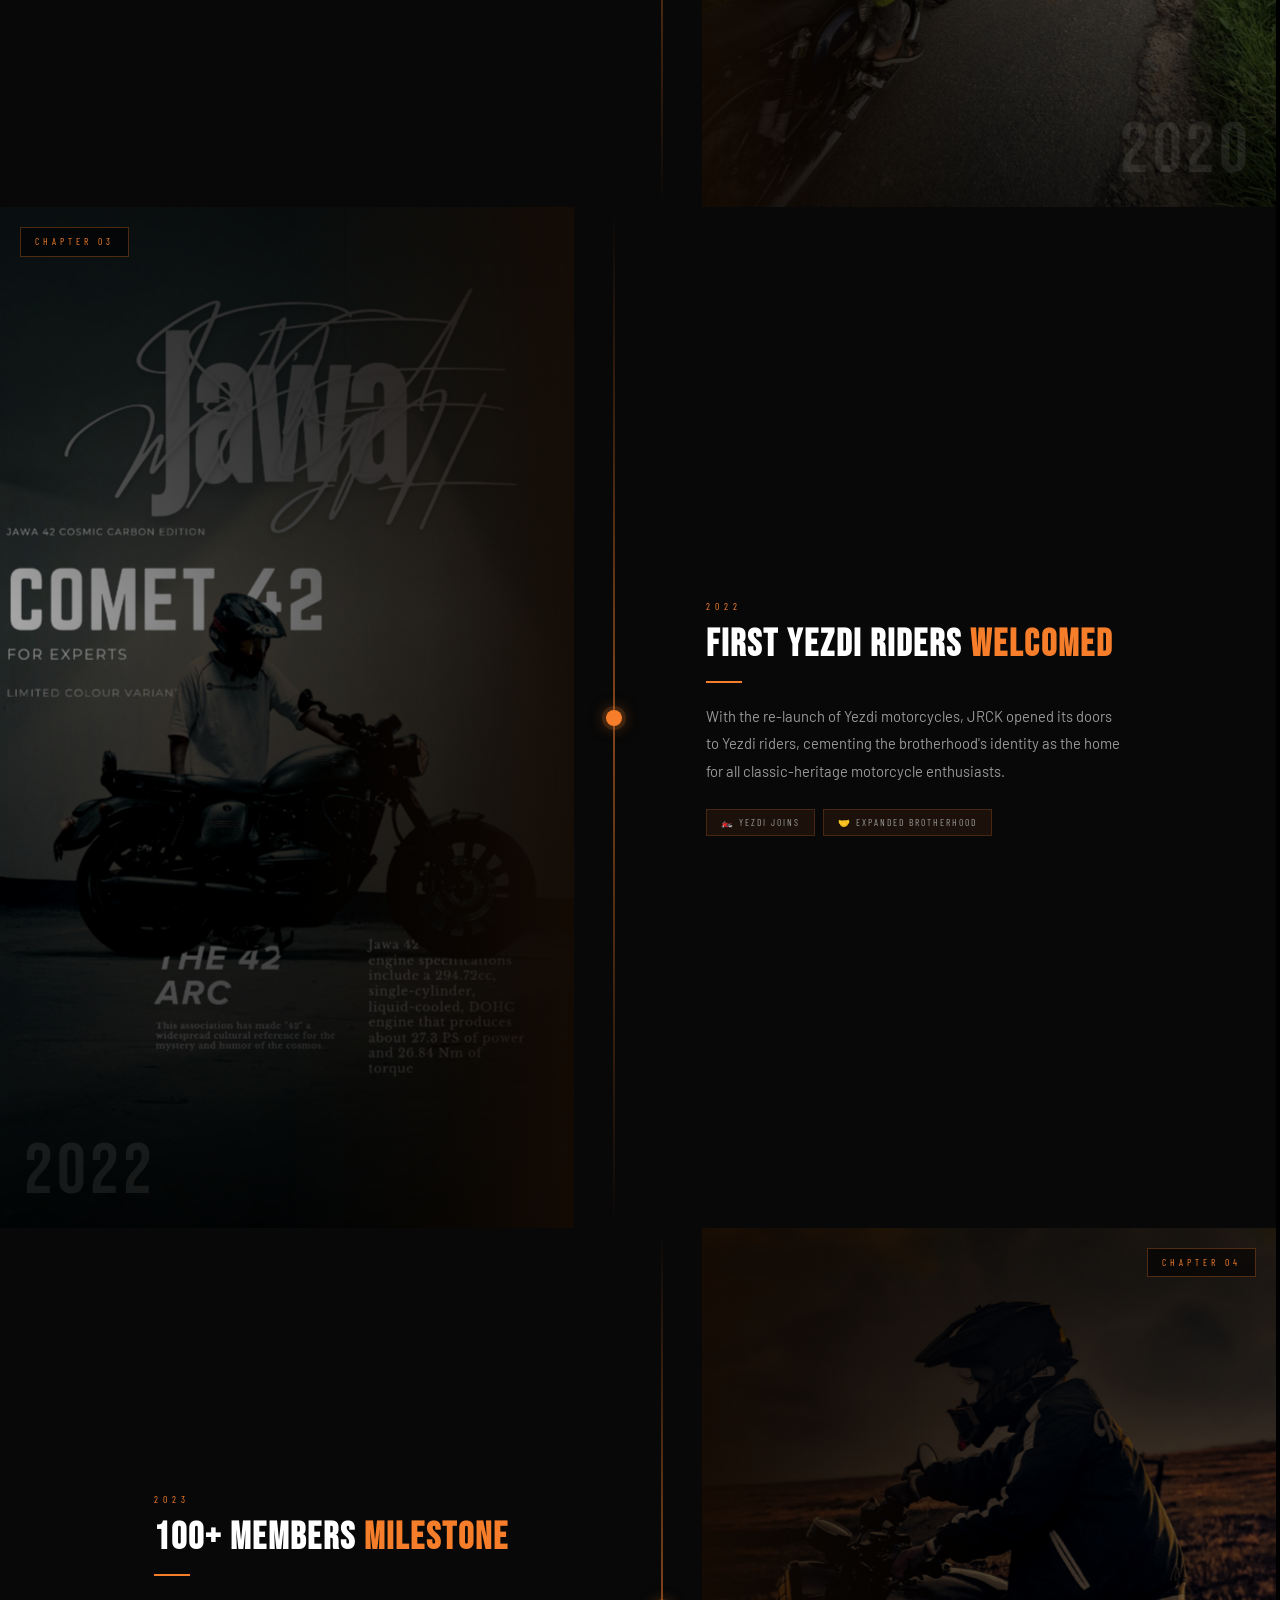
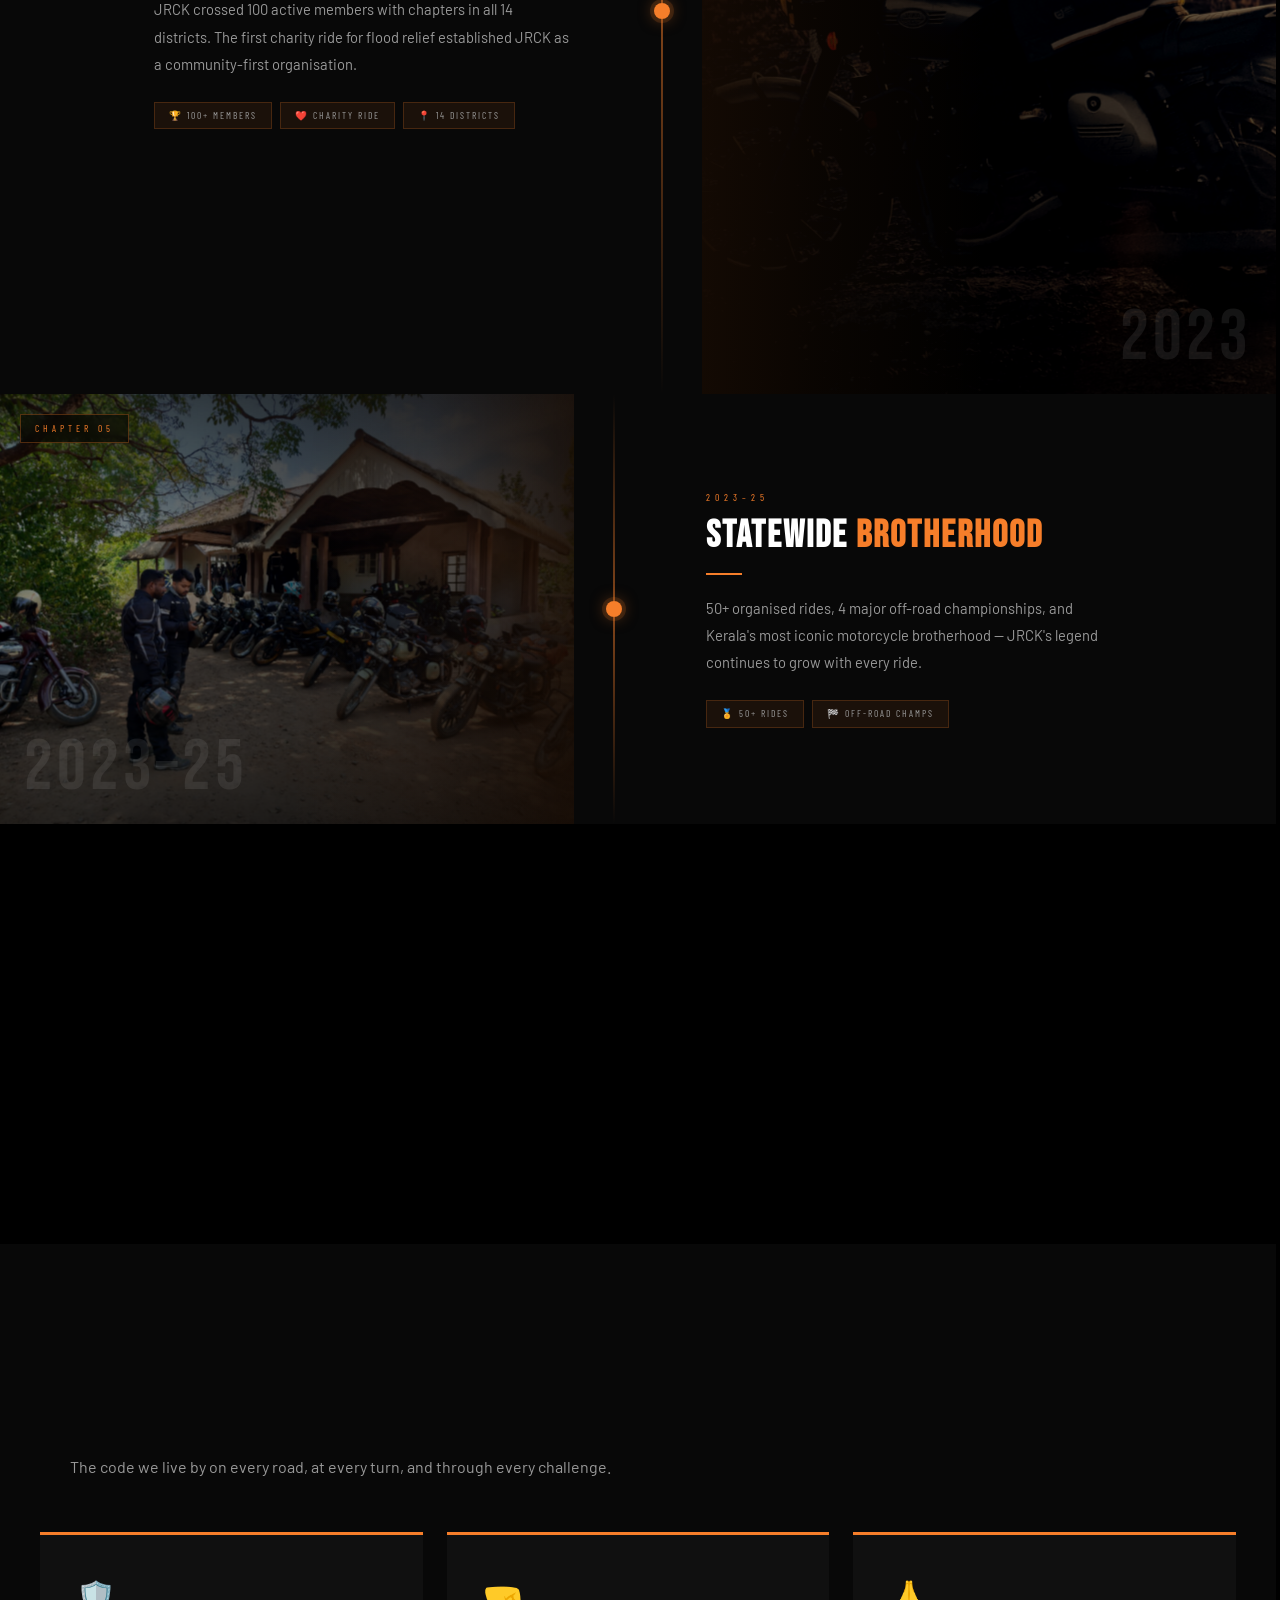
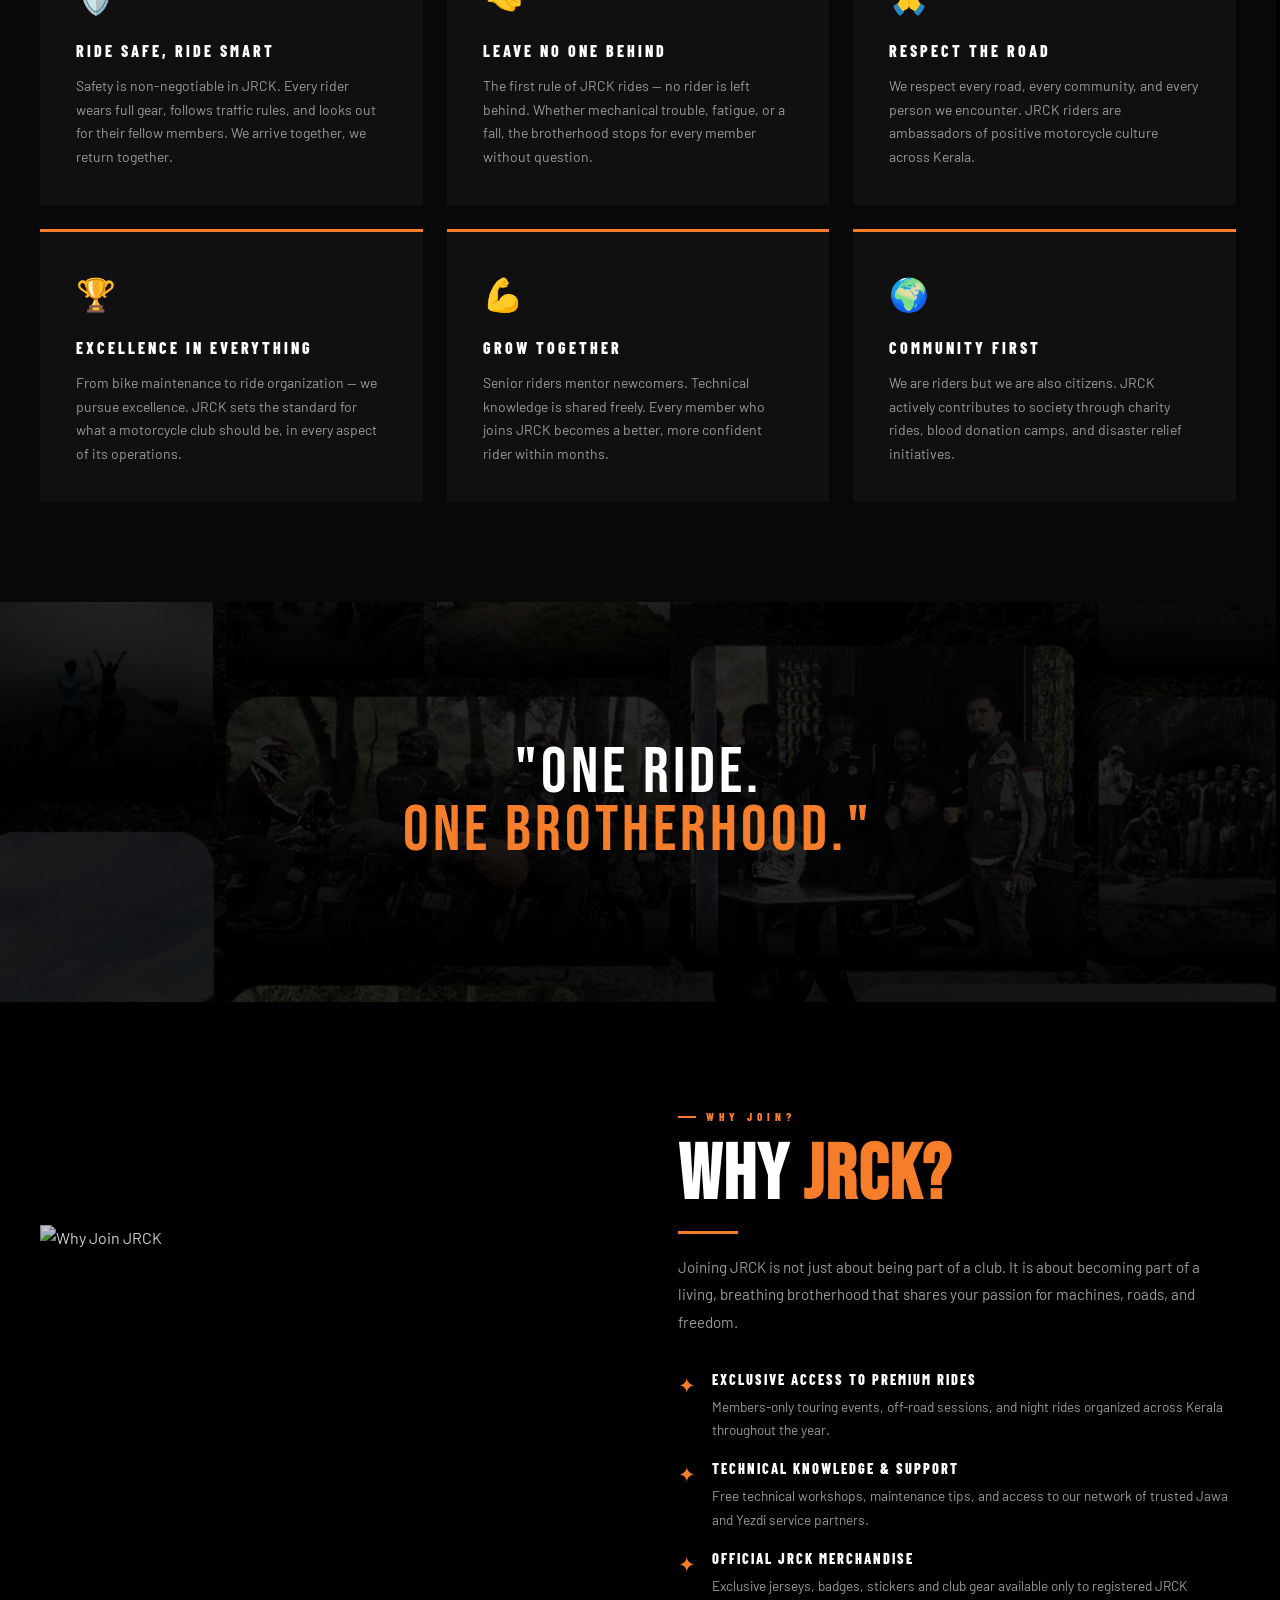
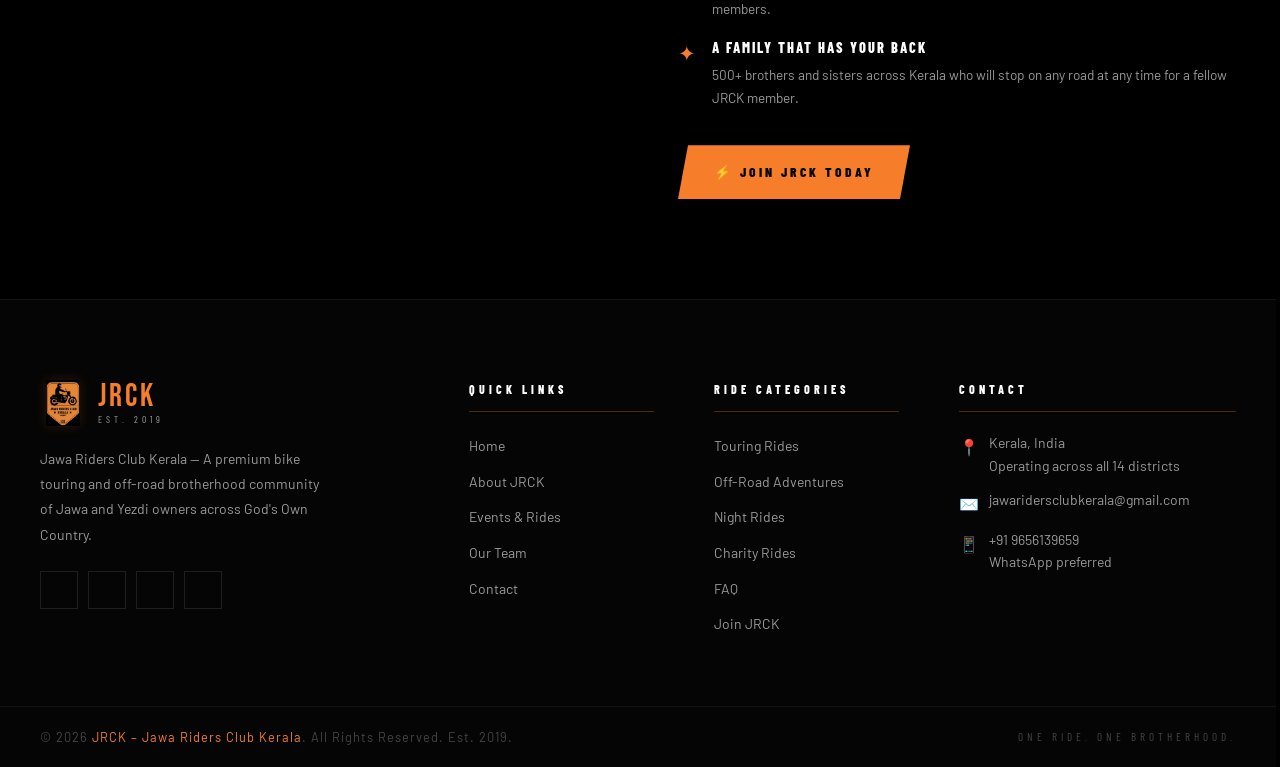
==== commit bb6a65b7: "Update about.html" ====
--- a/jrck-website/about.html
+++ b/jrck-website/about.html
@@ -43,7 +43,7 @@
   <a href="events.html" class="mobile-sub">↳ Events & Rides</a>
   <a href="team.html" class="mobile-sub">↳ Our Team</a>
   <a href="faq.html" class="mobile-sub">↳ FAQ</a>
-  <a href="blog.html">Blog</a>
+  <!-- <a href="blog.html">Blog</a> -->
   <a href="contact.html">Contact</a>
   <a href="contact.html#membership" style="color:var(--orange);font-weight:800;">⚡ Join the Brotherhood</a>
 </nav>
--- a/jrck-website/assets/css/style.css
+++ b/jrck-website/assets/css/style.css
@@ -1707,7 +1707,8 @@
   box-shadow: 0 20px 60px rgba(0,0,0,0.5), 0 0 30px rgba(246,126,42,0.1);
 }
 .team-img {
-  height: 260px;
+  aspect-ratio: 1 / 1;
+  height: auto;
   overflow: hidden;
   position: relative;
   background: var(--dark3);
@@ -1715,16 +1716,22 @@
 .team-img img {
   width: 100%; height: 100%;
   object-fit: cover;
-  object-position: top;
+  object-position: top center;
   filter: brightness(0.85) grayscale(0.2);
-  transition: all var(--transition);
+  transition: filter var(--transition), transform var(--transition), opacity 0.5s ease;
+  opacity: 0;
+  display: block;
+}
+.team-img img.img-loaded {
+  opacity: 1;
 }
 .team-card:hover .team-img img {
   filter: brightness(1) grayscale(0);
   transform: scale(1.04);
 }
 .team-img-placeholder {
-  width: 100%; height: 100%;
+  position: absolute;
+  inset: 0;
   display: flex;
   align-items: center;
   justify-content: center;
@@ -1733,6 +1740,7 @@
   font-size: 4rem;
   color: var(--orange);
   opacity: 0.4;
+  z-index: 1;
 }
 .team-role-tag {
   position: absolute;
@@ -1742,8 +1750,8 @@
 }
 .team-role {
   font-family: var(--font-heading);
-  font-size: 0.65rem;
-  font-weight: 800;
+  font-size: 0.75rem;
+  font-weight: 1000;
   letter-spacing: 4px;
   text-transform: uppercase;
   color: var(--orange);
@@ -1773,7 +1781,7 @@
   font-size: 0.65rem;
   letter-spacing: 3px;
   text-transform: uppercase;
-  color: var(--gray-dark);
+  color: #fdf6f;;
   padding-top: 12px;
   border-top: 1px solid rgba(255,255,255,0.06);
 }
@@ -1797,8 +1805,14 @@
 .team-leader-img img {
   width: 100%; height: 100%;
   object-fit: cover;
-  object-position: top;
+  object-position: top center;
   filter: brightness(0.85);
+  transition: opacity 0.5s ease, filter 0.4s ease;
+  opacity: 0;
+  display: block;
+}
+.team-leader-img img.img-loaded {
+  opacity: 1;
 }
 .team-leader-body {
   padding: 48px 48px;
@@ -3347,3 +3361,1517 @@
   .ht-divider       { transition: none; }
   .ht-spine-dot     { transition: none; }
 }
+
+/* ============================================================
+   TEAM PAGE — PROFILE IMAGE ANIMATIONS & SQUARE CARDS
+   1:1 square profile images, shimmer hover, corner brackets,
+   scan-line animation, img-loaded fade-in
+   ============================================================ */
+
+/* Shimmer sweep overlay on team-img hover */
+.team-img-shimmer {
+  position: absolute;
+  inset: 0;
+  z-index: 3;
+  pointer-events: none;
+  overflow: hidden;
+}
+.team-img-shimmer::before {
+  content: '';
+  position: absolute;
+  top: 0; left: -100%;
+  width: 60%; height: 100%;
+  background: linear-gradient(
+    100deg,
+    transparent 0%,
+    rgba(246,126,42,0.08) 50%,
+    rgba(255,255,255,0.04) 55%,
+    transparent 100%
+  );
+  opacity: 0;
+  transition: none;
+}
+.team-card:hover .team-img-shimmer::before {
+  animation: profileShimmer 0.7s ease forwards;
+}
+@keyframes profileShimmer {
+  0%   { left: -100%; opacity: 0; }
+  20%  { opacity: 1; }
+  100% { left: 130%; opacity: 0; }
+}
+
+/* Scan-line pulse for leader portrait images */
+.leader-img-scan {
+  position: absolute;
+  inset: 0;
+  z-index: 3;
+  pointer-events: none;
+  overflow: hidden;
+}
+.leader-img-scan::after {
+  content: '';
+  position: absolute;
+  top: -40%;
+  left: 0; right: 0;
+  height: 35%;
+  background: linear-gradient(
+    to bottom,
+    transparent 0%,
+    rgba(246,126,42,0.055) 50%,
+    transparent 100%
+  );
+  animation: leaderScan 5s ease-in-out infinite;
+}
+@keyframes leaderScan {
+  0%   { top: -40%; }
+  100% { top: 140%; }
+}
+
+/* Corner brackets — show on card hover */
+.img-corner {
+  position: absolute;
+  width: 18px; height: 18px;
+  z-index: 5;
+  pointer-events: none;
+  opacity: 0;
+  transition: opacity 0.35s ease, transform 0.35s ease;
+}
+.img-corner--tl { top: 10px; left: 10px;   border-top: 2px solid var(--orange); border-left:  2px solid var(--orange); transform: translate(-4px, -4px); }
+.img-corner--tr { top: 10px; right: 10px;  border-top: 2px solid var(--orange); border-right: 2px solid var(--orange); transform: translate( 4px, -4px); }
+.img-corner--bl { bottom: 10px; left: 10px;  border-bottom: 2px solid var(--orange); border-left:  2px solid var(--orange); transform: translate(-4px,  4px); }
+.img-corner--br { bottom: 10px; right: 10px; border-bottom: 2px solid var(--orange); border-right: 2px solid var(--orange); transform: translate( 4px,  4px); }
+
+.team-card:hover .img-corner,
+.leader-equal-card:hover .img-corner {
+  opacity: 1;
+  transform: translate(0, 0);
+}
+
+/* team-leader-img (President) corner brackets on section hover */
+.team-leader-card:hover .img-corner {
+  opacity: 1;
+  transform: translate(0, 0);
+}
+
+/* ============================================================
+   EQUAL COMMAND ROW — Secretary + Vice President
+   Portrait-first, equal visual weight, mobile responsive
+   ============================================================ */
+
+.leaders-equal-row {
+  display: grid;
+  grid-template-columns: 1fr 1fr;
+  gap: 28px;
+  margin-top: 0;
+  margin-bottom: 0;
+}
+
+/* The card */
+.leader-equal-card {
+  background: var(--dark2);
+  border: 1px solid rgba(246,126,42,0.2);
+  overflow: hidden;
+  position: relative;
+  transition: border-color 0.4s ease, box-shadow 0.4s ease, transform 0.4s ease;
+}
+.leader-equal-card:hover {
+  border-color: rgba(246,126,42,0.55);
+  box-shadow: 0 24px 64px rgba(0,0,0,0.55), 0 0 40px rgba(246,126,42,0.12);
+  transform: translateY(-5px);
+}
+
+/* Portrait — 1:1 square */
+.leader-equal-img-wrap {
+  position: relative;
+  width: 100%;
+  aspect-ratio: 1 / 1;
+  overflow: hidden;
+  background: var(--dark3);
+}
+.leader-equal-img-wrap img {
+  width: 100%; height: 100%;
+  object-fit: cover;
+  object-position: top center;
+  display: block;
+  filter: brightness(0.82) grayscale(0.12) contrast(1.06);
+  transition: filter 0.55s ease, transform 0.6s ease, opacity 0.5s ease;
+  opacity: 0;
+}
+.leader-equal-img-wrap img.img-loaded { opacity: 1; }
+.leader-equal-card:hover .leader-equal-img-wrap img {
+  filter: brightness(0.92) grayscale(0) contrast(1.08);
+  transform: scale(1.035);
+}
+
+/* Placeholder letter shown when img not yet loaded / missing */
+.leader-img-placeholder {
+  position: absolute;
+  inset: 0;
+  display: flex;
+  align-items: center;
+  justify-content: center;
+  background: linear-gradient(135deg, var(--dark3), var(--dark4));
+  font-family: var(--font-display);
+  font-size: clamp(5rem, 14vw, 10rem);
+  color: var(--orange);
+  opacity: 0.22;
+  z-index: 1;
+  pointer-events: none;
+}
+
+/* Dark bottom gradient on portrait */
+.leader-equal-overlay {
+  position: absolute;
+  inset: 0;
+  background: linear-gradient(
+    to top,
+    rgba(0,0,0,0.88) 0%,
+    rgba(0,0,0,0.35) 45%,
+    transparent 100%
+  );
+  z-index: 2;
+  pointer-events: none;
+}
+
+/* Role badge — top-left ribbon */
+.leader-equal-role-badge {
+  position: absolute;
+  top: 0; left: 0;
+  background: var(--orange);
+  color: var(--black);
+  font-family: var(--font-heading);
+  font-size: 0.58rem;
+  font-weight: 900;
+  letter-spacing: 4px;
+  text-transform: uppercase;
+  padding: 7px 22px 7px 14px;
+  clip-path: polygon(0 0, 100% 0, calc(100% - 10px) 100%, 0 100%);
+  z-index: 4;
+  white-space: nowrap;
+}
+
+/* Bottom info strip — district + tag, sits on image bottom */
+.leader-img-bottom-strip {
+  position: absolute;
+  bottom: 0; left: 0; right: 0;
+  z-index: 4;
+  display: flex;
+  justify-content: space-between;
+  align-items: flex-end;
+  padding: 14px 16px 12px;
+  pointer-events: none;
+}
+.lib-district,
+.lib-since {
+  font-family: var(--font-heading);
+  font-size: 0.58rem;
+  letter-spacing: 2.5px;
+  text-transform: uppercase;
+  color: rgba(255,255,255,0.65);
+}
+.lib-since {
+  color: var(--orange);
+  opacity: 0.85;
+}
+
+/* Body section */
+.leader-equal-body {
+  padding: 26px 28px 30px;
+  position: relative;
+}
+.leader-equal-body::before {
+  content: '';
+  position: absolute;
+  top: 0; left: 0; right: 0;
+  height: 3px;
+  background: linear-gradient(to right, var(--orange), rgba(246,126,42,0.2));
+}
+
+/* Rank row */
+.leader-equal-rank-row {
+  display: flex;
+  align-items: center;
+  gap: 12px;
+  margin-bottom: 10px;
+}
+.ler-rank-num {
+  font-family: var(--font-display);
+  font-size: 3rem;
+  color: rgba(246,126,42,0.14);
+  line-height: 1;
+  flex-shrink: 0;
+}
+.ler-rank-meta {
+  display: flex;
+  flex-direction: column;
+  gap: 2px;
+}
+.ler-rank-title {
+  font-family: var(--font-heading);
+  font-size: 0.6rem;
+  font-weight: 800;
+  letter-spacing: 4px;
+  text-transform: uppercase;
+  color: var(--orange);
+}
+.ler-rank-sub {
+  font-family: var(--font-heading);
+  font-size: 0.55rem;
+  letter-spacing: 2px;
+  text-transform: uppercase;
+  color: var(--gray-dark);
+}
+
+/* Bio text */
+.leader-equal-bio {
+  font-size: 0.875rem;
+  color: var(--gray);
+  line-height: 1.75;
+  margin-top: 12px;
+  margin-bottom: 18px;
+}
+
+/* Tag pills */
+.leader-equal-tags {
+  display: flex;
+  flex-wrap: wrap;
+  gap: 7px;
+  margin-bottom: 18px;
+}
+.leader-eq-tag {
+  display: inline-block;
+  padding: 4px 13px;
+  background: rgba(246,126,42,0.07);
+  border: 1px solid rgba(246,126,42,0.22);
+  font-family: var(--font-heading);
+  font-size: 0.57rem;
+  letter-spacing: 2.5px;
+  text-transform: uppercase;
+  color: var(--orange);
+  transition: background 0.25s ease, color 0.25s ease;
+}
+.leader-equal-card:hover .leader-eq-tag {
+  background: rgba(246,126,42,0.14);
+  color: var(--orange-light);
+}
+
+/* Bike line */
+.leader-equal-bike {
+  font-family: var(--font-heading);
+  font-size: 0.65rem;
+  letter-spacing: 3px;
+  text-transform: uppercase;
+  color: var(--gray-dark);
+  padding-top: 14px;
+  border-top: 1px solid rgba(255,255,255,0.06);
+}
+.leader-equal-bike strong {
+  color: var(--orange);
+  font-weight: 700;
+}
+
+/* ============================================================
+   EQUAL ROW — RESPONSIVE
+   ============================================================ */
+
+/* Tablet: keep side by side but reduce font sizes */
+@media (max-width: 900px) {
+  .leaders-equal-row {
+    grid-template-columns: 1fr 1fr;
+    gap: 16px;
+  }
+  .leader-equal-body {
+    padding: 20px 20px 24px;
+  }
+  .ler-rank-num { font-size: 2.2rem; }
+  .leader-equal-bio { font-size: 0.82rem; }
+}
+
+/* Mobile: full-stack, image is 16:9 instead of square (less tall on small screens) */
+@media (max-width: 620px) {
+  .leaders-equal-row {
+    grid-template-columns: 1fr;
+    gap: 20px;
+  }
+  .leader-equal-img-wrap {
+    aspect-ratio: 4 / 3;
+  }
+  .leader-img-placeholder { font-size: 5rem; }
+  .leader-equal-body {
+    padding: 18px 18px 22px;
+  }
+  .ler-rank-num { font-size: 2rem; }
+  .leader-name-secondary { font-size: clamp(1.3rem, 6vw, 1.8rem); }
+}
+
+@media (max-width: 400px) {
+  .leader-equal-img-wrap { aspect-ratio: 3 / 2; }
+  .leader-equal-body { padding: 14px 14px 18px; }
+  .leader-equal-bio { font-size: 0.8rem; }
+  .leader-equal-tags { gap: 5px; }
+  .leader-eq-tag { font-size: 0.52rem; padding: 3px 10px; }
+}
+
+/* ============================================================
+   PRESIDENT CARD — add img-loaded for team-leader-img
+   ============================================================ */
+.team-leader-img {
+  position: relative;
+}
+.team-leader-img .leader-img-placeholder {
+  font-size: clamp(4rem, 10vw, 8rem);
+}
+
+/* ================================================================
+   TEAM PAGE v3 — EQUAL TRIO LEADERS + INSTAGRAM EVERYWHERE
+   ================================================================ */
+
+/* Intro paragraph */
+.leaders-intro {
+  font-size: 0.95rem;
+  color: var(--gray);
+  line-height: 1.8;
+  margin-top: 12px;
+  margin-bottom: 52px;
+  max-width: 600px;
+}
+
+/* ── LEADERS TRIO GRID ──────────────────────────────────────── */
+.leaders-trio {
+  display: grid;
+  grid-template-columns: repeat(3, 1fr);
+  gap: 28px;
+}
+
+/* Each leader card is an <a> tag */
+.trio-card {
+  display: flex;
+  flex-direction: column;
+  background: var(--dark2);
+  border: 1px solid rgba(246,126,42,0.18);
+  text-decoration: none;
+  color: inherit;
+  cursor: pointer;
+  position: relative;
+  transition: border-color 0.38s ease,
+              box-shadow   0.38s ease,
+              transform    0.38s ease;
+  outline: none;
+}
+.trio-card:hover,
+.trio-card:focus-visible {
+  border-color: rgba(246,126,42,0.7);
+  box-shadow: 0 0 0 1px rgba(246,126,42,0.35),
+              0 28px 70px rgba(0,0,0,0.6),
+              0 0 50px rgba(246,126,42,0.1);
+  transform: translateY(-6px);
+}
+
+/* ── PORTRAIT IMAGE WRAP — 1:1 square ─────────────────────── */
+.trio-img-wrap {
+  position: relative;
+  width: 100%;
+  aspect-ratio: 1 / 1;
+  overflow: hidden;
+  background: var(--dark3);
+  cursor: pointer;
+}
+.trio-img-wrap img {
+  width: 100%;
+  height: 100%;
+  object-fit: cover;
+  object-position: center top;
+  display: block;
+  filter: brightness(0.88) contrast(1.05);
+  transition: transform 0.55s ease, filter 0.45s ease;
+}
+.trio-card:hover .trio-img-wrap img {
+  transform: scale(1.04);
+  filter: brightness(0.78) contrast(1.08);
+}
+
+/* ── RANK badge — top-left black pill ─────────────────────── */
+.trio-rank-badge {
+  position: absolute;
+  top: 14px; left: 14px;
+  z-index: 5;
+  background: rgba(0,0,0,0.75);
+  border: 1px solid rgba(246,126,42,0.55);
+  color: var(--orange);
+  font-family: var(--font-display);
+  font-size: 0.9rem;
+  letter-spacing: 3px;
+  padding: 4px 11px;
+  backdrop-filter: blur(4px);
+  pointer-events: none;
+}
+
+/* ── ROLE ribbon — top-right orange tab ───────────────────── */
+.trio-role-ribbon {
+  position: absolute;
+  top: 0; right: 0;
+  z-index: 5;
+  background: var(--orange);
+  color: var(--black);
+  font-family: var(--font-heading);
+  font-size: 0.58rem;
+  font-weight: 900;
+  letter-spacing: 3.5px;
+  text-transform: uppercase;
+  padding: 7px 14px 7px 20px;
+  clip-path: polygon(12px 0, 100% 0, 100% 100%, 0 100%);
+  pointer-events: none;
+  white-space: nowrap;
+}
+
+/* ── SCAN LINE animation ──────────────────────────────────── */
+.trio-scan {
+  position: absolute;
+  inset: 0;
+  z-index: 3;
+  pointer-events: none;
+  overflow: hidden;
+}
+.trio-scan::after {
+  content: '';
+  position: absolute;
+  top: -40%;
+  left: 0; right: 0;
+  height: 30%;
+  background: linear-gradient(
+    to bottom,
+    transparent 0%,
+    rgba(246,126,42,0.07) 50%,
+    transparent 100%
+  );
+  animation: trioScan 4.5s linear infinite;
+}
+@keyframes trioScan {
+  from { top: -40%; }
+  to   { top: 130%; }
+}
+
+/* ── INSTAGRAM HOVER OVERLAY ──────────────────────────────── */
+.trio-ig-overlay {
+  position: absolute;
+  inset: 0;
+  z-index: 6;
+  display: flex;
+  align-items: center;
+  justify-content: center;
+  background: linear-gradient(
+    135deg,
+    rgba(131,58,180,0.82) 0%,
+    rgba(193,53,132,0.82) 40%,
+    rgba(246,126,42,0.82) 100%
+  );
+  opacity: 0;
+  transition: opacity 0.35s ease;
+  pointer-events: none;
+}
+.trio-card:hover .trio-ig-overlay,
+.trio-card:focus-visible .trio-ig-overlay {
+  opacity: 1;
+}
+.trio-ig-inner {
+  display: flex;
+  flex-direction: column;
+  align-items: center;
+  gap: 10px;
+  transform: translateY(12px);
+  transition: transform 0.35s ease;
+}
+.trio-card:hover .trio-ig-inner {
+  transform: translateY(0);
+}
+.trio-ig-icon {
+  font-size: 2.8rem;
+  color: #fff;
+  filter: drop-shadow(0 2px 10px rgba(0,0,0,0.4));
+}
+.trio-ig-label {
+  font-family: var(--font-heading);
+  font-size: 0.65rem;
+  font-weight: 800;
+  letter-spacing: 4px;
+  text-transform: uppercase;
+  color: #fff;
+}
+
+/* ── ALWAYS-VISIBLE pulsing IG dot — bottom-right ─────────── */
+.trio-ig-pulse {
+  position: absolute;
+  bottom: 12px; right: 12px;
+  z-index: 7;
+  width: 34px; height: 34px;
+  background: linear-gradient(135deg, #833ab4, #fd1d1d, #fcb045);
+  border-radius: 8px;
+  display: flex;
+  align-items: center;
+  justify-content: center;
+  box-shadow: 0 0 0 0 rgba(253,29,29,0.55);
+  animation: igPulseRing 2.4s ease-out infinite;
+  pointer-events: none;
+}
+.trio-ig-pulse i {
+  font-size: 1rem;
+  color: #fff;
+}
+@keyframes igPulseRing {
+  0%   { box-shadow: 0 0 0 0 rgba(253,29,29,0.55); }
+  70%  { box-shadow: 0 0 0 10px rgba(253,29,29,0); }
+  100% { box-shadow: 0 0 0 0 rgba(253,29,29,0); }
+}
+
+/* ── CARD BODY ────────────────────────────────────────────── */
+.trio-body {
+  padding: 26px 26px 28px;
+  display: flex;
+  flex-direction: column;
+  gap: 0;
+  flex: 1;
+  position: relative;
+}
+/* orange top-bar */
+.trio-body::before {
+  content: '';
+  position: absolute;
+  top: 0; left: 0; right: 0;
+  height: 3px;
+  background: linear-gradient(to right, var(--orange), transparent);
+}
+
+.trio-name {
+  font-family: var(--font-heading);
+  font-size: clamp(1.2rem, 2.2vw, 1.55rem);
+  font-weight: 800;
+  letter-spacing: 1px;
+  color: var(--white);
+  text-transform: uppercase;
+  margin: 0 0 4px;
+  line-height: 1.15;
+}
+.trio-role-line {
+  font-family: var(--font-heading);
+  font-size: 0.6rem;
+  letter-spacing: 4px;
+  text-transform: uppercase;
+  color: var(--orange);
+  margin-bottom: 12px;
+}
+.trio-bio {
+  font-size: 0.84rem;
+  color: var(--gray);
+  line-height: 1.75;
+  margin: 12px 0 18px;
+}
+
+/* Stats row */
+.trio-stats {
+  display: flex;
+  gap: 0;
+  border-top: 1px solid rgba(255,255,255,0.06);
+  border-bottom: 1px solid rgba(255,255,255,0.06);
+  margin-bottom: 18px;
+}
+.trio-stat {
+  flex: 1;
+  display: flex;
+  flex-direction: column;
+  align-items: center;
+  padding: 12px 6px;
+  border-right: 1px solid rgba(255,255,255,0.06);
+}
+.trio-stat:last-child { border-right: none; }
+.trio-stat-num {
+  font-family: var(--font-display);
+  font-size: 1.5rem;
+  color: var(--orange);
+  line-height: 1;
+}
+.trio-stat-lbl {
+  font-family: var(--font-heading);
+  font-size: 0.52rem;
+  letter-spacing: 2px;
+  text-transform: uppercase;
+  color: #fdf6f;
+  margin-top: 4px;
+  text-align: center;
+}
+
+/* Footer row: bike + ig chip */
+.trio-footer {
+  display: flex;
+  align-items: center;
+  justify-content: space-between;
+  gap: 8px;
+  flex-wrap: wrap;
+}
+.trio-bike {
+  font-family: var(--font-heading);
+  font-size: 0.62rem;
+  letter-spacing: 2.5px;
+  text-transform: uppercase;
+  color: #fdf6f;
+}
+/* Instagram chip — always visible CTA */
+.trio-ig-chip {
+  display: inline-flex;
+  align-items: center;
+  gap: 5px;
+  padding: 5px 12px;
+  background: linear-gradient(135deg, rgba(131,58,180,0.25), rgba(246,126,42,0.25));
+  border: 1px solid rgba(246,126,42,0.35);
+  font-family: var(--font-heading);
+  font-size: 0.58rem;
+  letter-spacing: 2px;
+  text-transform: uppercase;
+  color: var(--orange);
+  transition: background 0.28s ease, border-color 0.28s ease;
+  white-space: nowrap;
+}
+.trio-card:hover .trio-ig-chip {
+  background: linear-gradient(135deg, rgba(131,58,180,0.5), rgba(246,126,42,0.5));
+  border-color: var(--orange);
+  color: #fff;
+}
+
+/* ── TRIO RESPONSIVE ──────────────────────────────────────── */
+@media (max-width: 1024px) {
+  .leaders-trio {
+    grid-template-columns: repeat(3, 1fr);
+    gap: 18px;
+  }
+  .trio-body { padding: 20px 18px 22px; }
+  .trio-name  { font-size: clamp(1rem, 3vw, 1.3rem); }
+}
+@media (max-width: 780px) {
+  .leaders-trio {
+    grid-template-columns: 1fr 1fr;
+    gap: 16px;
+  }
+  .trio-card:nth-child(3) {
+    grid-column: 1 / -1;
+    max-width: 420px;
+    margin: 0 auto;
+    width: 100%;
+  }
+}
+@media (max-width: 520px) {
+  .leaders-trio {
+    grid-template-columns: 1fr;
+    gap: 20px;
+  }
+  .trio-card:nth-child(3) {
+    grid-column: auto;
+    max-width: none;
+    margin: 0;
+  }
+  .trio-img-wrap { aspect-ratio: 4 / 3; }
+}
+
+/* ================================================================
+   TEAM GRID CARDS — as <a> links + Instagram hover overlay
+   ================================================================ */
+
+/* team-card is now an anchor — reset anchor styles */
+a.team-card {
+  display: flex;
+  flex-direction: column;
+  text-decoration: none;
+  color: inherit;
+  cursor: pointer;
+}
+a.team-card:hover,
+a.team-card:focus-visible {
+  outline: none;
+}
+
+/* Image: 1:1 square */
+.team-img {
+  aspect-ratio: 1 / 1;
+  height: auto;
+  overflow: hidden;
+  position: relative;
+  background: var(--dark3);
+}
+.team-img img {
+  width: 100%;
+  height: 100%;
+  object-fit: cover;
+  object-position: center top;
+  display: block;
+  filter: brightness(0.88) contrast(1.04);
+  transition: transform 0.5s ease, filter 0.4s ease;
+}
+a.team-card:hover .team-img img {
+  transform: scale(1.05);
+  filter: brightness(0.75) contrast(1.06);
+}
+
+/* Instagram hover overlay (slides up) */
+.team-ig-overlay {
+  position: absolute;
+  bottom: -100%;
+  left: 0; right: 0;
+  height: 50%;
+  z-index: 6;
+  display: flex;
+  flex-direction: column;
+  align-items: center;
+  justify-content: center;
+  gap: 6px;
+  background: linear-gradient(
+    to top,
+    rgba(131,58,180,0.9) 0%,
+    rgba(193,53,132,0.85) 55%,
+    transparent 100%
+  );
+  transition: bottom 0.38s cubic-bezier(0.25,0.8,0.25,1);
+  pointer-events: none;
+}
+a.team-card:hover .team-ig-overlay,
+a.team-card:focus-visible .team-ig-overlay {
+  bottom: 0;
+}
+.team-ig-overlay i {
+  font-size: 1.6rem;
+  color: #fff;
+}
+.team-ig-overlay span {
+  font-family: var(--font-heading);
+  font-size: 0.58rem;
+  letter-spacing: 3px;
+  text-transform: uppercase;
+  color: rgba(255,255,255,0.9);
+}
+
+/* Always-visible pulsing IG dot on team cards */
+.team-ig-pulse-dot {
+  position: absolute;
+  bottom: 10px; right: 10px;
+  z-index: 7;
+  width: 28px; height: 28px;
+  background: linear-gradient(135deg, #833ab4, #fd1d1d, #fcb045);
+  border-radius: 7px;
+  display: flex;
+  align-items: center;
+  justify-content: center;
+  animation: igPulseRing 2.8s ease-out infinite;
+  pointer-events: none;
+}
+.team-ig-pulse-dot i {
+  font-size: 0.78rem;
+  color: #fff;
+}
+
+/* Shimmer sweep stays the same */
+.team-img-shimmer {
+  position: absolute;
+  inset: 0;
+  z-index: 3;
+  pointer-events: none;
+  overflow: hidden;
+}
+.team-img-shimmer::before {
+  content: '';
+  position: absolute;
+  top: 0; left: -100%;
+  width: 60%; height: 100%;
+  background: linear-gradient(
+    100deg,
+    transparent 0%,
+    rgba(246,126,42,0.08) 50%,
+    rgba(255,255,255,0.04) 55%,
+    transparent 100%
+  );
+  opacity: 0;
+}
+a.team-card:hover .team-img-shimmer::before {
+  animation: profileShimmer 0.7s ease forwards;
+}
+
+/* Role tag stays — push to front */
+.team-role-tag {
+  position: absolute;
+  top: 0; left: 0;
+  z-index: 8;
+}
+
+/* Instagram CTA at bottom of team-info */
+.team-ig-cta {
+  display: inline-flex;
+  align-items: center;
+  gap: 6px;
+  margin-top: 12px;
+  padding: 5px 14px;
+  background: linear-gradient(135deg, rgba(131,58,180,0.15), rgba(246,126,42,0.15));
+  border: 1px solid rgba(246,126,42,0.25);
+  font-family: var(--font-heading);
+  font-size: 0.58rem;
+  letter-spacing: 2.5px;
+  text-transform: uppercase;
+  color: var(--orange);
+  transition: background 0.28s ease, color 0.28s ease;
+  width: fit-content;
+}
+a.team-card:hover .team-ig-cta {
+  background: linear-gradient(135deg, rgba(131,58,180,0.4), rgba(246,126,42,0.4));
+  color: #fff;
+}
+
+/* ── CORNER BRACKETS (reused from prev) ─────────────────────── */
+.img-corner {
+  position: absolute;
+  width: 16px; height: 16px;
+  z-index: 9;
+  pointer-events: none;
+  opacity: 0;
+  transition: opacity 0.3s ease, transform 0.3s ease;
+}
+.img-corner--tl { top: 8px;  left: 8px;  border-top: 2px solid var(--orange); border-left:  2px solid var(--orange); transform: translate(-4px,-4px); }
+.img-corner--tr { top: 8px;  right: 8px; border-top: 2px solid var(--orange); border-right: 2px solid var(--orange); transform: translate( 4px,-4px); }
+.img-corner--bl { bottom: 8px; left: 8px;  border-bottom: 2px solid var(--orange); border-left:  2px solid var(--orange); transform: translate(-4px, 4px); }
+.img-corner--br { bottom: 8px; right: 8px; border-bottom: 2px solid var(--orange); border-right: 2px solid var(--orange); transform: translate( 4px, 4px); }
+
+a.team-card:hover .img-corner,
+.trio-card:hover    .img-corner { opacity: 1; transform: translate(0,0); }
+
+/* ======================================================================================================= */
+
+
+/* ============================================================
+   JRCK COUNTDOWN SECTION — Paste into assets/css/style.css
+   (or link as a separate stylesheet after the main one)
+   Design: Cinematic Dark Moto · Glassmorphism · Amber Glow
+   ============================================================ */
+
+/* ── SECTION BASE ─────────────────────────────────────────── */
+.jrck-countdown {
+  position: relative;
+  overflow: hidden;
+  background: linear-gradient(
+    180deg,
+    #050505 0%,
+    #0a0a08 40%,
+    #0d0b07 70%,
+    #090909 100%
+  );
+  padding: 100px 24px 110px;
+  isolation: isolate;
+  z-index: 1;
+}
+
+/* ── PARTICLE CANVAS ──────────────────────────────────────── */
+.jrck-cd-particles {
+  position: absolute;
+  inset: 0;
+  width: 100%; height: 100%;
+  pointer-events: none;
+  z-index: 0;
+  opacity: 0.6;
+}
+
+/* ── ROTATING GLOW ORB ────────────────────────────────────── */
+.jrck-cd-glow-orb {
+  position: absolute;
+  top: 50%; left: 50%;
+  transform: translate(-50%, -50%);
+  width: min(800px, 110vw);
+  height: min(800px, 110vw);
+  border-radius: 50%;
+  background: radial-gradient(
+    circle,
+    rgba(246, 126, 42, 0.08) 0%,
+    rgba(246, 126, 42, 0.03) 40%,
+    transparent 70%
+  );
+  animation: cdOrbSpin 20s linear infinite;
+  pointer-events: none;
+  z-index: 0;
+}
+
+@keyframes cdOrbSpin {
+  0%   { transform: translate(-50%, -50%) rotate(0deg) scale(1);   }
+  50%  { transform: translate(-50%, -50%) rotate(180deg) scale(1.08); }
+  100% { transform: translate(-50%, -50%) rotate(360deg) scale(1);  }
+}
+
+/* ── SHIMMER SWEEP ────────────────────────────────────────── */
+.jrck-cd-shimmer {
+  position: absolute;
+  inset: 0;
+  pointer-events: none;
+  z-index: 1;
+  overflow: hidden;
+}
+.jrck-cd-shimmer::before {
+  content: '';
+  position: absolute;
+  top: 0; left: -80%;
+  width: 60%; height: 100%;
+  background: linear-gradient(
+    105deg,
+    transparent 0%,
+    rgba(246, 126, 42, 0.04) 45%,
+    rgba(255, 200, 100, 0.06) 50%,
+    rgba(246, 126, 42, 0.04) 55%,
+    transparent 100%
+  );
+  animation: cdSectionShimmer 7s ease-in-out infinite;
+}
+
+@keyframes cdSectionShimmer {
+  0%   { left: -80%; opacity: 0; }
+  10%  { opacity: 1; }
+  60%  { left: 120%; opacity: 1; }
+  70%  { opacity: 0; }
+  100% { left: 120%; opacity: 0; }
+}
+
+/* ── INNER CONTAINER ──────────────────────────────────────── */
+.jrck-cd-inner {
+  position: relative;
+  z-index: 2;
+  max-width: 900px;
+  margin: 0 auto;
+  display: flex;
+  flex-direction: column;
+  align-items: center;
+  gap: 0;
+  text-align: center;
+}
+
+/* ── BADGE ────────────────────────────────────────────────── */
+.jrck-cd-badge {
+  display: inline-flex;
+  align-items: center;
+  gap: 10px;
+  background: rgba(246, 126, 42, 0.12);
+  border: 1px solid rgba(246, 126, 42, 0.35);
+  border-radius: 100px;
+  padding: 6px 20px;
+  font-family: var(--font-heading);
+  font-size: 0.65rem;
+  font-weight: 700;
+  letter-spacing: 3px;
+  text-transform: uppercase;
+  color: var(--orange);
+  margin-bottom: 28px;
+  backdrop-filter: blur(8px);
+  -webkit-backdrop-filter: blur(8px);
+  box-shadow: 0 0 18px rgba(246, 126, 42, 0.15);
+}
+
+.jrck-cd-badge-dot {
+  display: inline-block;
+  width: 6px; height: 6px;
+  border-radius: 50%;
+  background: var(--orange);
+  animation: cdBadgePulse 1.6s ease-in-out infinite;
+}
+
+@keyframes cdBadgePulse {
+  0%, 100% { opacity: 1; transform: scale(1); }
+  50%       { opacity: 0.4; transform: scale(0.7); }
+}
+
+/* ── TITLE ────────────────────────────────────────────────── */
+.jrck-cd-title {
+  font-family: var(--font-display);
+  font-size: clamp(2.8rem, 8vw, 6rem);
+  line-height: 0.95;
+  letter-spacing: 2px;
+  text-transform: uppercase;
+  color: var(--white);
+  margin-bottom: 6px;
+  /* Shimmer text effect */
+  background: linear-gradient(
+    100deg,
+    #ffffff 0%,
+    #f0ece4 30%,
+    #F67E2A 50%,
+    #f0ece4 70%,
+    #ffffff 100%
+  );
+  background-size: 200% auto;
+  -webkit-background-clip: text;
+  -webkit-text-fill-color: transparent;
+  background-clip: text;
+  animation: cdTitleShimmer 4s linear infinite;
+}
+
+.jrck-cd-title-accent {
+  color: var(--orange);
+  -webkit-text-fill-color: unset;
+  background: none;
+  -webkit-background-clip: unset;
+  background-clip: unset;
+  font-family: var(--font-display);
+  font-size: inherit;
+  line-height: inherit;
+}
+
+/* Re-apply shimmer only to the parent that supports it */
+.jrck-cd-title {
+  -webkit-text-fill-color: transparent;
+}
+
+/* Simpler approach: use outline for accent span */
+.jrck-cd-title {
+  background: linear-gradient(100deg, #fff 0%, #f0ece4 35%, #F9A55D 50%, #f0ece4 65%, #fff 100%);
+  background-size: 200% auto;
+  -webkit-background-clip: text;
+  -webkit-text-fill-color: transparent;
+  background-clip: text;
+  animation: cdTitleShimmer 4s linear infinite;
+}
+
+@keyframes cdTitleShimmer {
+  0%   { background-position: 200% center; }
+  100% { background-position: -200% center; }
+}
+
+/* ── SUBTITLE ─────────────────────────────────────────────── */
+.jrck-cd-subtitle {
+  font-family: var(--font-heading);
+  font-size: clamp(1rem, 3vw, 1.4rem);
+  font-weight: 300;
+  letter-spacing: 8px;
+  text-transform: uppercase;
+  color: var(--orange-light);
+  margin-bottom: 20px;
+  opacity: 0.85;
+}
+
+/* ── TAGLINE ──────────────────────────────────────────────── */
+.jrck-cd-tagline {
+  font-family: var(--font-body);
+  font-size: clamp(0.85rem, 2.2vw, 1.05rem);
+  font-weight: 300;
+  color: #aaa;
+  line-height: 1.7;
+  max-width: 540px;
+  margin-bottom: 52px;
+  letter-spacing: 0.3px;
+}
+
+/* ── TIMER WRAP ───────────────────────────────────────────── */
+.jrck-cd-timer-wrap {
+  position: relative;
+  display: flex;
+  flex-direction: column;
+  align-items: center;
+  gap: 20px;
+  margin-bottom: 52px;
+  width: 100%;
+}
+
+/* ── GLOWING TIMER RING ───────────────────────────────────── */
+.jrck-cd-timer-ring {
+  position: absolute;
+  inset: -28px -36px;
+  border-radius: 28px;
+  border: 1.5px solid transparent;
+  background: linear-gradient(var(--dark), var(--dark)) padding-box,
+              linear-gradient(135deg, rgba(246,126,42,0.7), rgba(246,126,42,0.1), rgba(246,126,42,0.7)) border-box;
+  animation: cdRingGlow 3s ease-in-out infinite alternate;
+  pointer-events: none;
+}
+
+@keyframes cdRingGlow {
+  0%   { box-shadow: 0 0 15px rgba(246,126,42,0.15), inset 0 0 15px rgba(246,126,42,0.05); opacity: 0.7; }
+  100% { box-shadow: 0 0 40px rgba(246,126,42,0.35), 0 0 80px rgba(246,126,42,0.1), inset 0 0 20px rgba(246,126,42,0.08); opacity: 1; }
+}
+
+/* ── COUNTDOWN CARDS ROW ──────────────────────────────────── */
+.jrck-cd-cards {
+  display: flex;
+  align-items: center;
+  gap: 12px;
+  flex-wrap: wrap;
+  justify-content: center;
+}
+
+/* ── SINGLE CARD ──────────────────────────────────────────── */
+.jrck-cd-card {
+  position: relative;
+  min-width: 120px;
+  padding: 28px 20px 20px;
+  border-radius: 18px;
+  background: rgba(255, 255, 255, 0.03);
+  border: 1px solid rgba(246, 126, 42, 0.2);
+  backdrop-filter: blur(16px);
+  -webkit-backdrop-filter: blur(16px);
+  overflow: hidden;
+  transition: transform 0.3s cubic-bezier(0.25, 0.46, 0.45, 0.94),
+              border-color 0.3s ease,
+              box-shadow 0.3s ease;
+  cursor: default;
+}
+
+.jrck-cd-card:hover {
+  transform: translateY(-8px) scale(1.04);
+  border-color: rgba(246, 126, 42, 0.55);
+  box-shadow: 0 12px 40px rgba(246, 126, 42, 0.25),
+              0 0 0 1px rgba(246, 126, 42, 0.1);
+}
+
+/* Card inner content */
+.jrck-cd-card-inner {
+  display: flex;
+  flex-direction: column;
+  align-items: center;
+  gap: 6px;
+  position: relative;
+  z-index: 1;
+}
+
+/* Card ambient glow */
+.jrck-cd-card-glow {
+  position: absolute;
+  inset: 0;
+  border-radius: inherit;
+  background: radial-gradient(
+    circle at 50% 0%,
+    rgba(246, 126, 42, 0.12) 0%,
+    transparent 65%
+  );
+  opacity: 0;
+  transition: opacity 0.3s ease;
+  pointer-events: none;
+}
+.jrck-cd-card:hover .jrck-cd-card-glow { opacity: 1; }
+
+/* Card top-edge accent line */
+.jrck-cd-card::before {
+  content: '';
+  position: absolute;
+  top: 0; left: 20%; right: 20%;
+  height: 2px;
+  border-radius: 0 0 4px 4px;
+  background: linear-gradient(90deg, transparent, var(--orange), transparent);
+  transition: left 0.3s, right 0.3s;
+}
+.jrck-cd-card:hover::before {
+  left: 10%; right: 10%;
+}
+
+/* ── COUNTDOWN NUMBER ─────────────────────────────────────── */
+.jrck-cd-number {
+  display: block;
+  font-family: var(--font-display);
+  font-size: clamp(3rem, 7vw, 5rem);
+  line-height: 1;
+  letter-spacing: 2px;
+  color: var(--white);
+  transition: color 0.15s ease;
+}
+
+/* Pulse on each tick */
+.jrck-cd-number.jrck-cd-pulse {
+  animation: cdNumPulse 0.4s ease-out;
+}
+
+@keyframes cdNumPulse {
+  0%   { transform: scale(1);   color: var(--white); }
+  30%  { transform: scale(1.12); color: var(--orange); text-shadow: 0 0 20px rgba(246,126,42,0.8); }
+  100% { transform: scale(1);   color: var(--white); text-shadow: none; }
+}
+
+/* ── CARD LABEL ───────────────────────────────────────────── */
+.jrck-cd-label {
+  display: block;
+  font-family: var(--font-heading);
+  font-size: 0.6rem;
+  font-weight: 700;
+  letter-spacing: 3px;
+  text-transform: uppercase;
+  color: var(--orange);
+  opacity: 0.75;
+}
+
+/* ── SEPARATOR ────────────────────────────────────────────── */
+.jrck-cd-sep {
+  font-family: var(--font-display);
+  font-size: clamp(2.5rem, 5vw, 4rem);
+  color: var(--orange);
+  opacity: 0.4;
+  line-height: 1;
+  align-self: flex-start;
+  padding-top: 18px;
+  animation: cdSepBlink 1s step-start infinite;
+}
+
+@keyframes cdSepBlink {
+  0%, 49% { opacity: 0.4; }
+  50%, 100% { opacity: 0.1; }
+}
+
+/* ── STATUS TEXT ──────────────────────────────────────────── */
+.jrck-cd-status {
+  display: flex;
+  align-items: center;
+  justify-content: center;
+  gap: 10px;
+  font-family: var(--font-body);
+  font-size: 0.82rem;
+  font-weight: 400;
+  color: #888;
+  letter-spacing: 0.5px;
+  line-height: 1.5;
+  padding: 10px 20px;
+  background: rgba(255,255,255,0.02);
+  border: 1px solid rgba(255,255,255,0.06);
+  border-radius: 100px;
+  backdrop-filter: blur(8px);
+  -webkit-backdrop-filter: blur(8px);
+}
+
+.jrck-cd-status-dot {
+  width: 7px; height: 7px;
+  border-radius: 50%;
+  background: #2ecc71;
+  box-shadow: 0 0 8px rgba(46,204,113,0.8);
+  flex-shrink: 0;
+  animation: cdStatusLive 1.8s ease-in-out infinite;
+}
+
+@keyframes cdStatusLive {
+  0%, 100% { transform: scale(1); opacity: 1; }
+  50%       { transform: scale(1.4); opacity: 0.6; }
+}
+
+/* ── ENDED BLOCK ──────────────────────────────────────────── */
+.jrck-cd-ended {
+  display: none;
+  flex-direction: column;
+  align-items: center;
+  justify-content: center;
+  gap: 16px;
+  min-height: 200px;
+  width: 100%;
+  margin-bottom: 40px;
+}
+
+.jrck-cd-ended.jrck-cd-visible {
+  display: flex;
+}
+
+.jrck-cd-ended-msg {
+  font-family: var(--font-display);
+  font-size: clamp(1.8rem, 5vw, 3.2rem);
+  letter-spacing: 2px;
+  text-align: center;
+  line-height: 1.2;
+  color: var(--white);
+  text-shadow: 0 0 30px rgba(246,126,42,0.5);
+  animation: cdEndedFadeIn 1.2s ease forwards;
+  opacity: 0;
+}
+
+.jrck-cd-ended-msg.jrck-cd-glow-text {
+  background: linear-gradient(135deg, var(--orange-light), var(--orange), #fff5e0);
+  -webkit-background-clip: text;
+  -webkit-text-fill-color: transparent;
+  background-clip: text;
+  animation: cdEndedFadeIn 1.2s ease forwards, cdTitleShimmer 3s linear infinite;
+  background-size: 200% auto;
+}
+
+@keyframes cdEndedFadeIn {
+  0%   { opacity: 0; transform: translateY(16px); }
+  100% { opacity: 1; transform: translateY(0); }
+}
+
+/* ── CONFETTI CANVAS ──────────────────────────────────────── */
+.jrck-cd-confetti {
+  position: absolute;
+  inset: 0;
+  width: 100%; height: 100%;
+  pointer-events: none;
+  z-index: 10;
+  opacity: 0;
+  transition: opacity 0.5s ease;
+}
+.jrck-cd-confetti.jrck-cd-active {
+  opacity: 1;
+}
+
+/* ── RIDE DETAILS ROW ─────────────────────────────────────── */
+.jrck-cd-details {
+  display: flex;
+  align-items: stretch;
+  gap: 0;
+  flex-wrap: wrap;
+  justify-content: center;
+  background: rgba(255, 255, 255, 0.025);
+  border: 1px solid rgba(246, 126, 42, 0.15);
+  border-radius: 16px;
+  backdrop-filter: blur(14px);
+  -webkit-backdrop-filter: blur(14px);
+  overflow: hidden;
+  margin-bottom: 40px;
+  width: 100%;
+  max-width: 640px;
+}
+
+.jrck-cd-detail-item {
+  flex: 1 1 160px;
+  display: flex;
+  flex-direction: column;
+  align-items: center;
+  gap: 5px;
+  padding: 22px 16px;
+  transition: background 0.25s ease;
+}
+
+.jrck-cd-detail-item:hover {
+  background: rgba(246, 126, 42, 0.07);
+}
+
+.jrck-cd-detail-divider {
+  width: 1px;
+  background: linear-gradient(180deg, transparent, rgba(246,126,42,0.3), transparent);
+  align-self: stretch;
+  flex-shrink: 0;
+}
+
+.jrck-cd-detail-icon {
+  font-size: 1.1rem;
+  color: var(--orange);
+  margin-bottom: 2px;
+}
+
+.jrck-cd-detail-label {
+  font-family: var(--font-heading);
+  font-size: 0.58rem;
+  letter-spacing: 3px;
+  text-transform: uppercase;
+  color: #666;
+  font-weight: 600;
+}
+
+.jrck-cd-detail-value {
+  font-family: var(--font-heading);
+  font-size: 1rem;
+  font-weight: 700;
+  letter-spacing: 1px;
+  color: var(--white);
+}
+
+/* ── CTA BUTTON WRAP ──────────────────────────────────────── */
+.jrck-cd-cta-wrap {
+  display: flex;
+  justify-content: center;
+}
+
+.jrck-cd-cta {
+  padding: 14px 44px;
+  font-size: 0.9rem;
+  letter-spacing: 2px;
+  position: relative;
+  overflow: hidden;
+}
+
+.jrck-cd-cta::after {
+  content: '';
+  position: absolute;
+  top: -50%; left: -60%;
+  width: 50%; height: 200%;
+  background: linear-gradient(100deg, transparent, rgba(255,255,255,0.15), transparent);
+  transform: skewX(-20deg);
+  transition: left 0.5s ease;
+}
+
+.jrck-cd-cta:hover::after {
+  left: 130%;
+}
+
+/* ── ENTRANCE ANIMATIONS ──────────────────────────────────── */
+[data-cd-anim="fade-up"] {
+  opacity: 0;
+  transform: translateY(32px);
+  transition: opacity 0.7s ease, transform 0.7s ease;
+}
+[data-cd-anim="fade-up"].jrck-cd-animated {
+  opacity: 1;
+  transform: translateY(0);
+}
+
+[data-cd-delay="0"] { transition-delay: 0s; }
+[data-cd-delay="1"] { transition-delay: 0.1s; }
+[data-cd-delay="2"] { transition-delay: 0.2s; }
+[data-cd-delay="3"] { transition-delay: 0.3s; }
+[data-cd-delay="4"] { transition-delay: 0.45s; }
+[data-cd-delay="5"] { transition-delay: 0.6s; }
+[data-cd-delay="6"] { transition-delay: 0.75s; }
+
+/* ── RESPONSIVE ───────────────────────────────────────────── */
+@media (max-width: 768px) {
+  .jrck-countdown {
+    padding: 72px 16px 80px;
+  }
+
+  .jrck-cd-card {
+    min-width: 80px;
+    padding: 20px 14px 16px;
+    border-radius: 14px;
+  }
+
+  .jrck-cd-number {
+    font-size: clamp(2.2rem, 9vw, 3.2rem);
+  }
+
+  .jrck-cd-sep {
+    font-size: 2rem;
+    padding-top: 14px;
+  }
+
+  .jrck-cd-timer-ring {
+    inset: -20px -20px;
+    border-radius: 20px;
+  }
+
+  .jrck-cd-cards {
+    gap: 8px;
+  }
+
+  .jrck-cd-details {
+    flex-direction: column;
+  }
+
+  .jrck-cd-detail-divider {
+    width: 100%;
+    height: 1px;
+    background: linear-gradient(90deg, transparent, rgba(246,126,42,0.3), transparent);
+  }
+}
+
+@media (max-width: 480px) {
+  .jrck-cd-badge {
+    font-size: 0.6rem;
+    letter-spacing: 2px;
+    padding: 5px 14px;
+  }
+
+  .jrck-cd-card {
+    min-width: 70px;
+    padding: 16px 10px 14px;
+  }
+
+  .jrck-cd-cards {
+    gap: 6px;
+  }
+
+  .jrck-cd-sep {
+    font-size: 1.6rem;
+    padding-top: 12px;
+  }
+
+  .jrck-cd-status {
+    font-size: 0.75rem;
+    padding: 8px 14px;
+    border-radius: 40px;
+  }
+}
